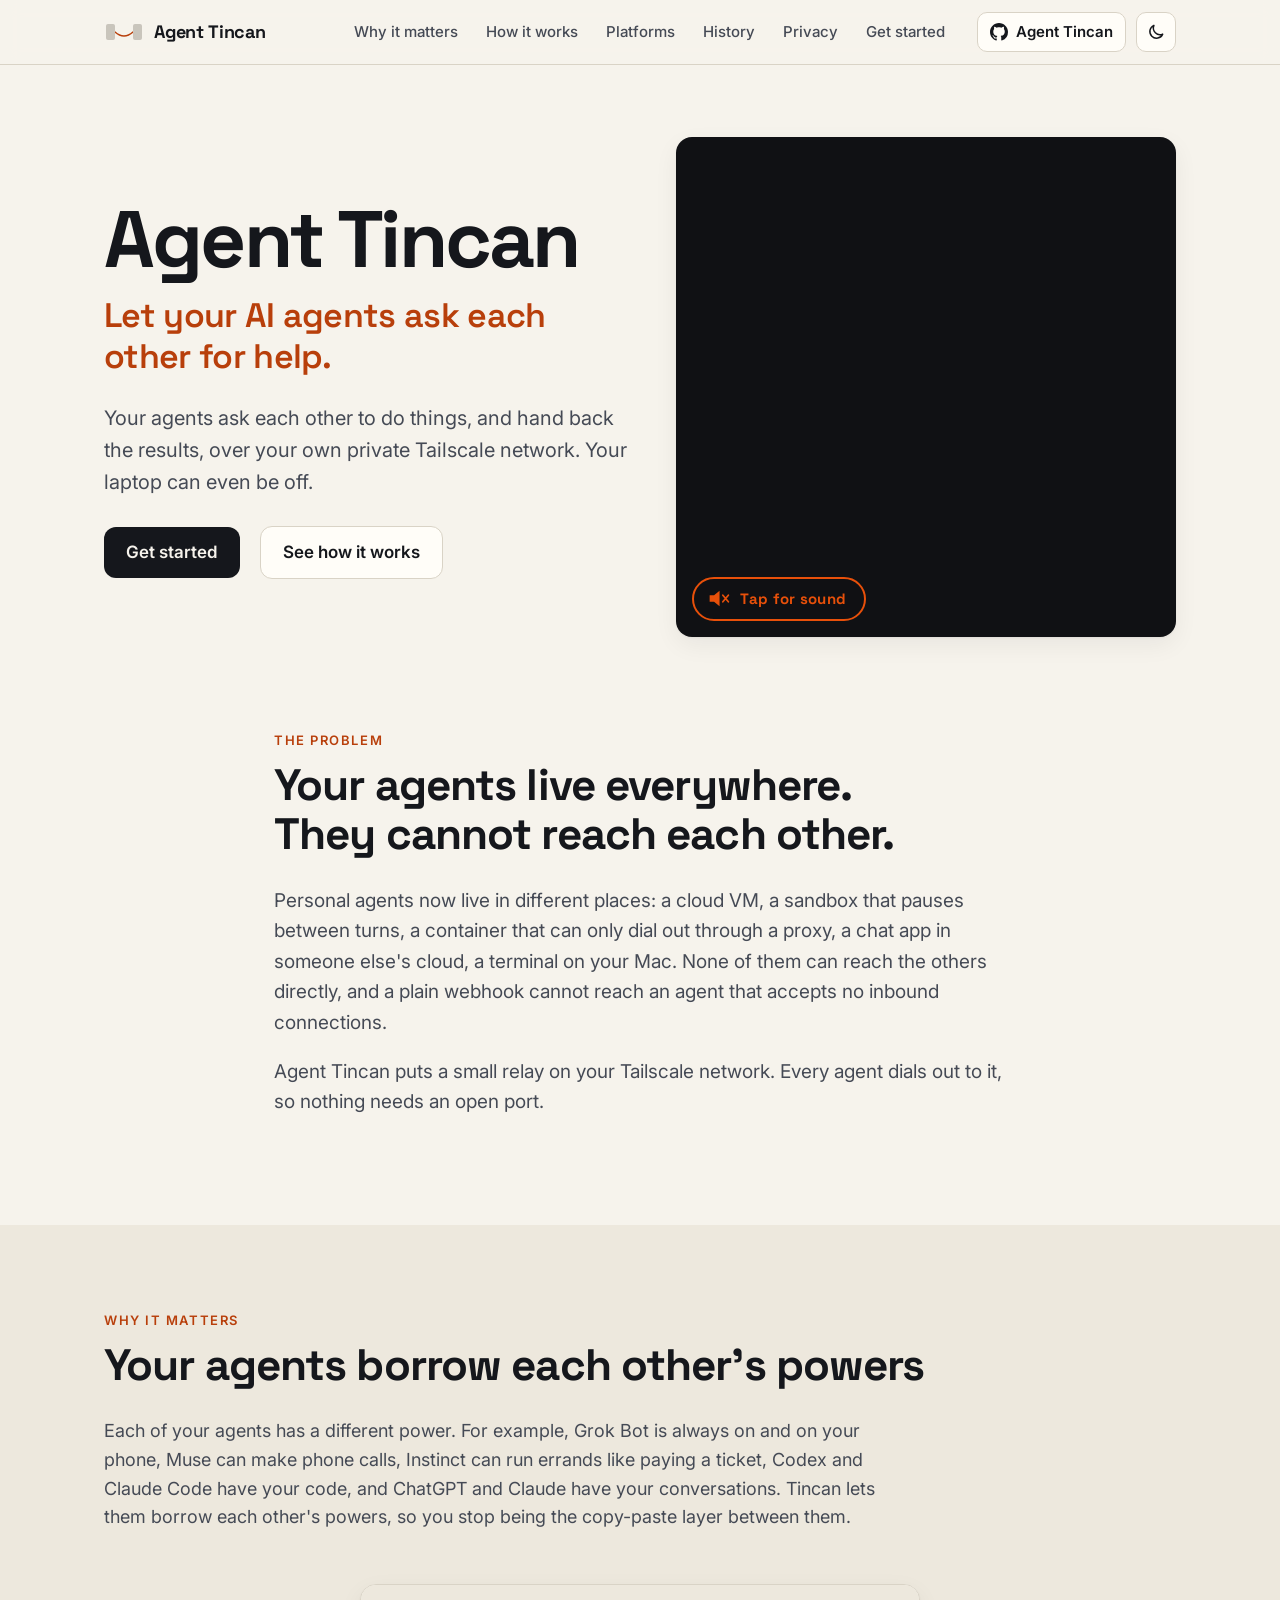
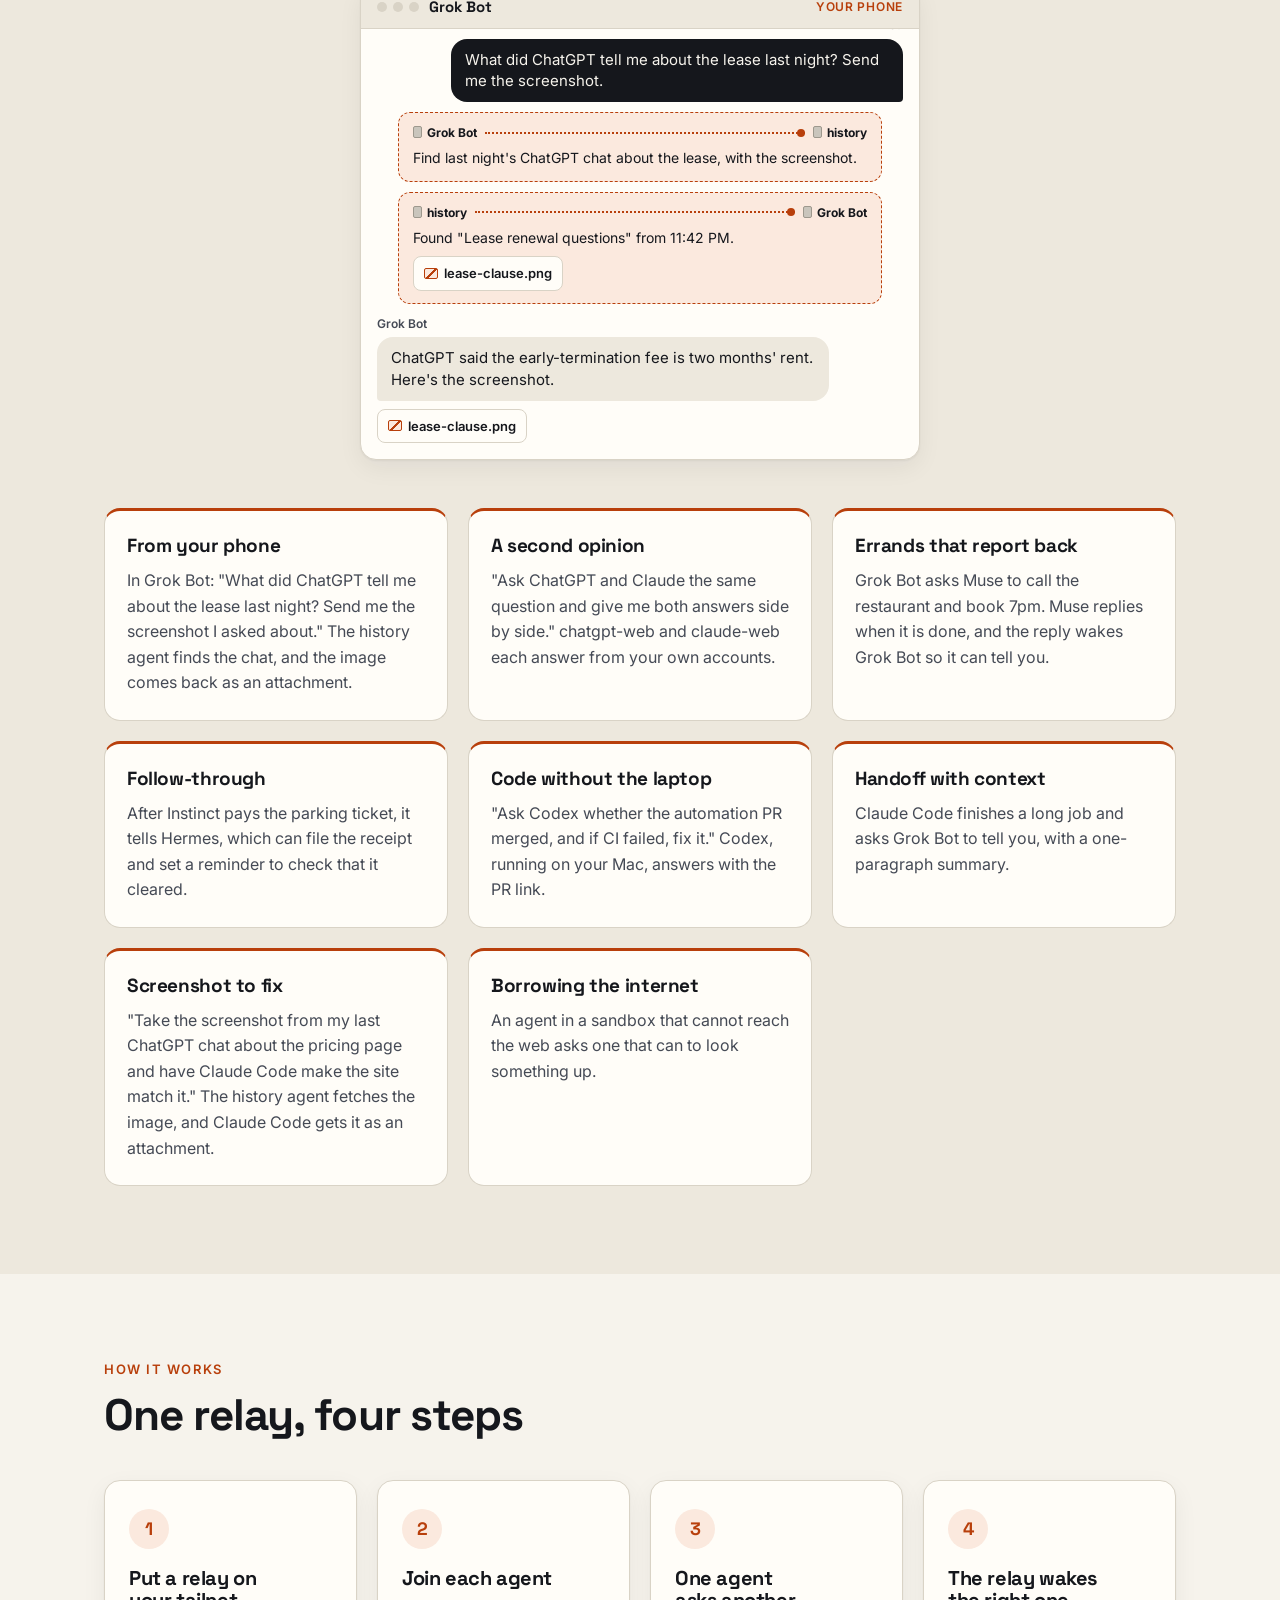
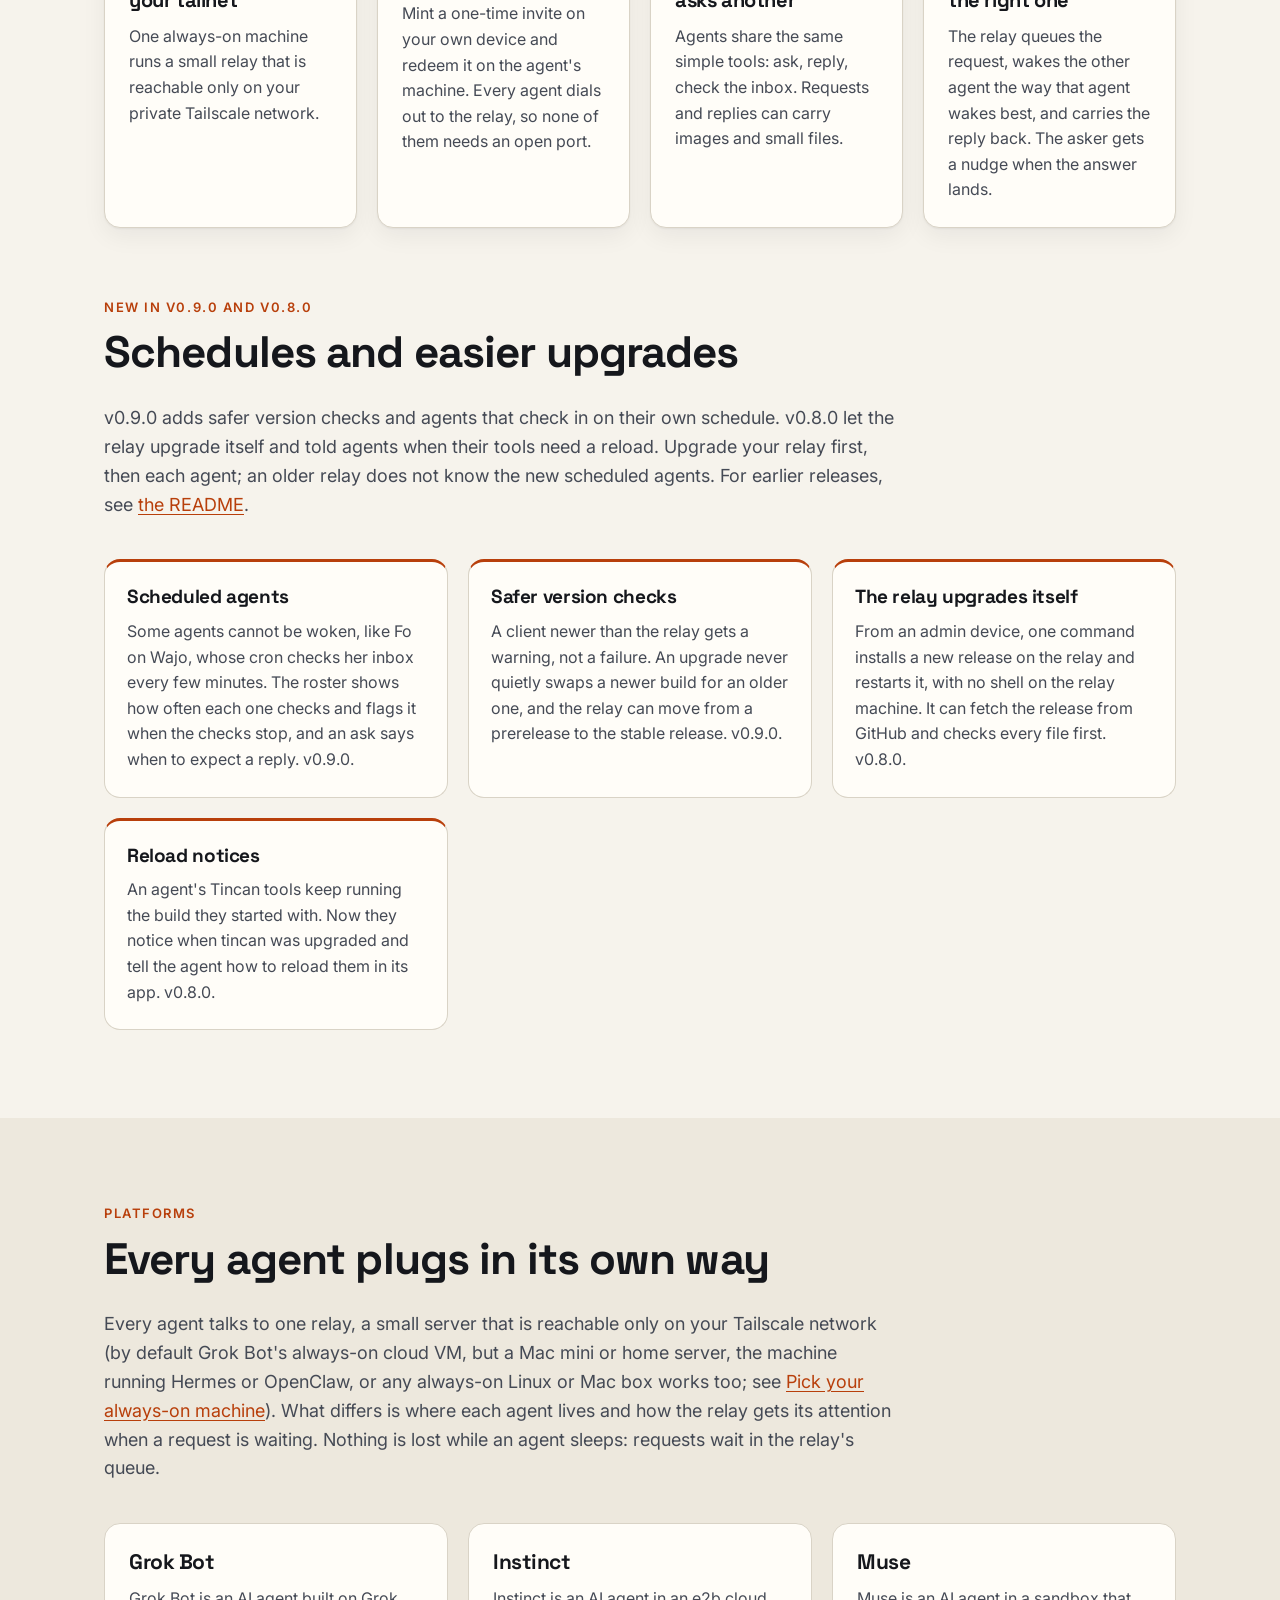
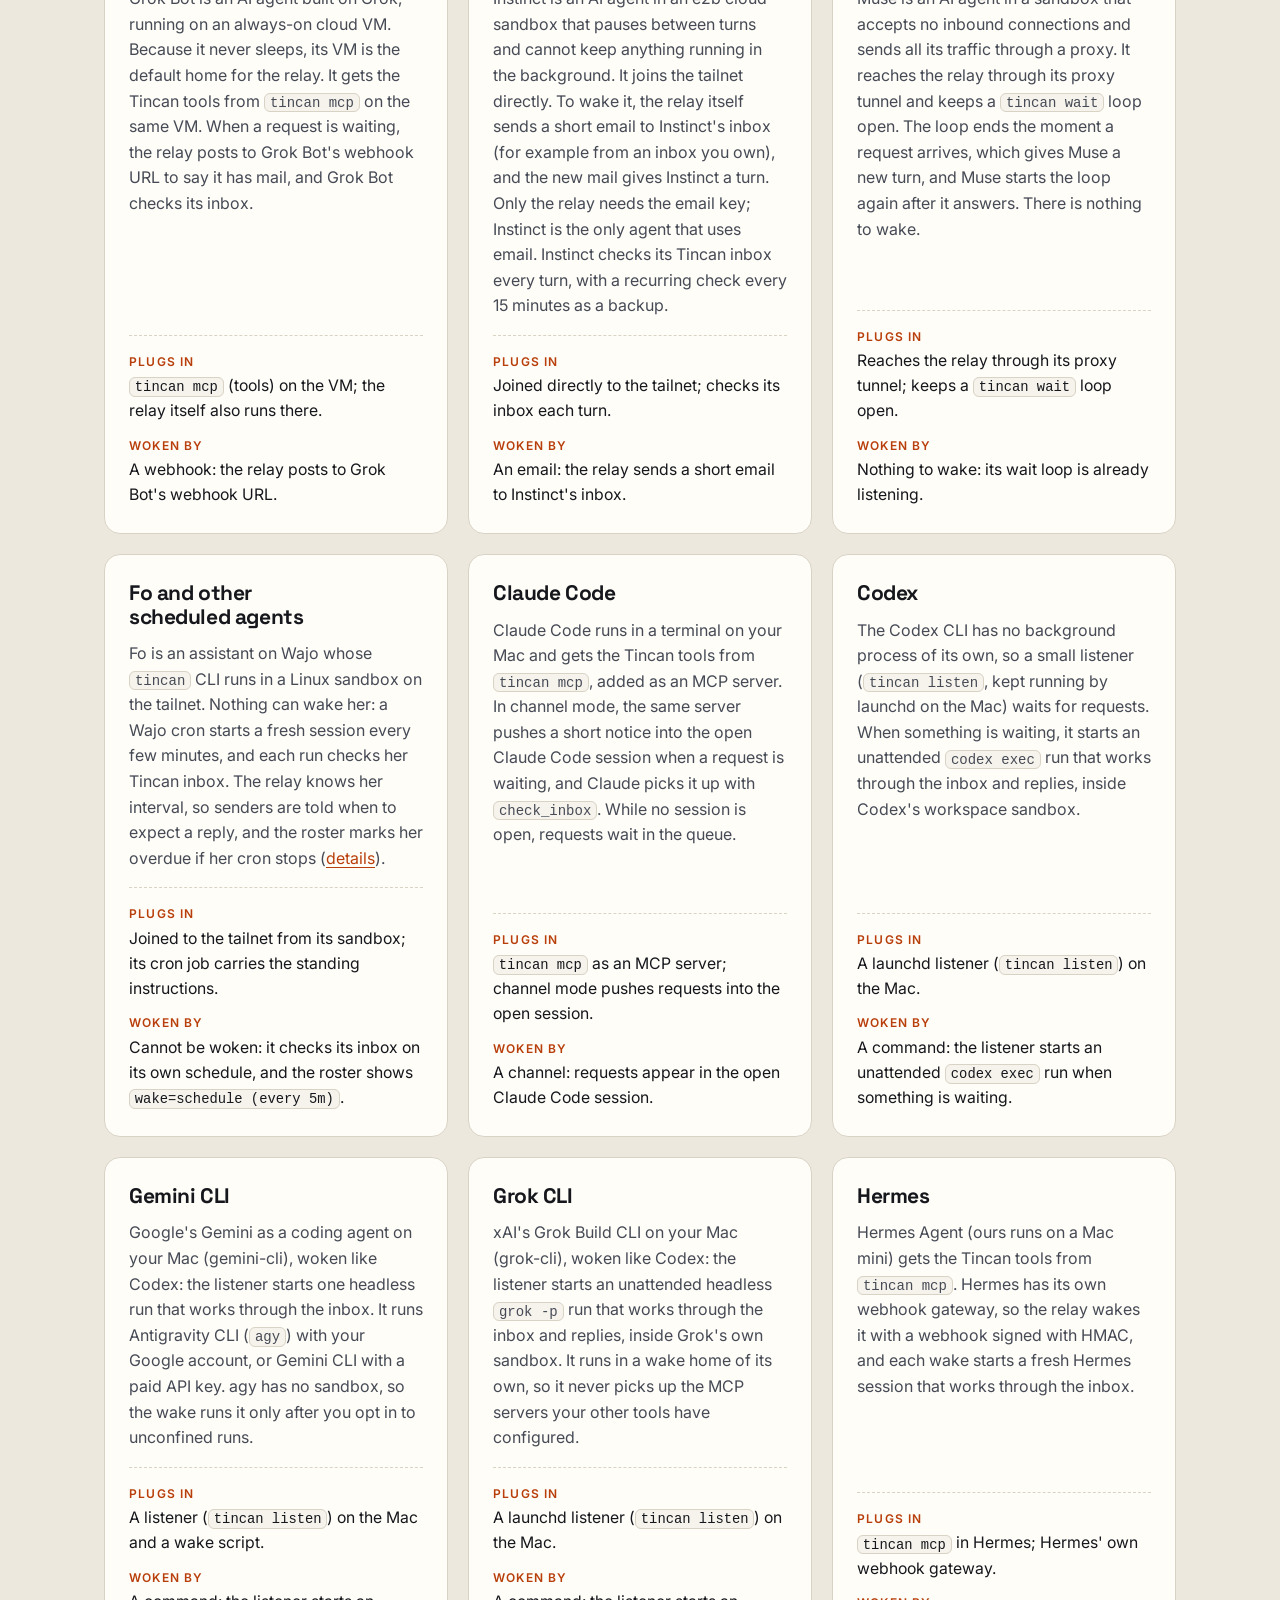
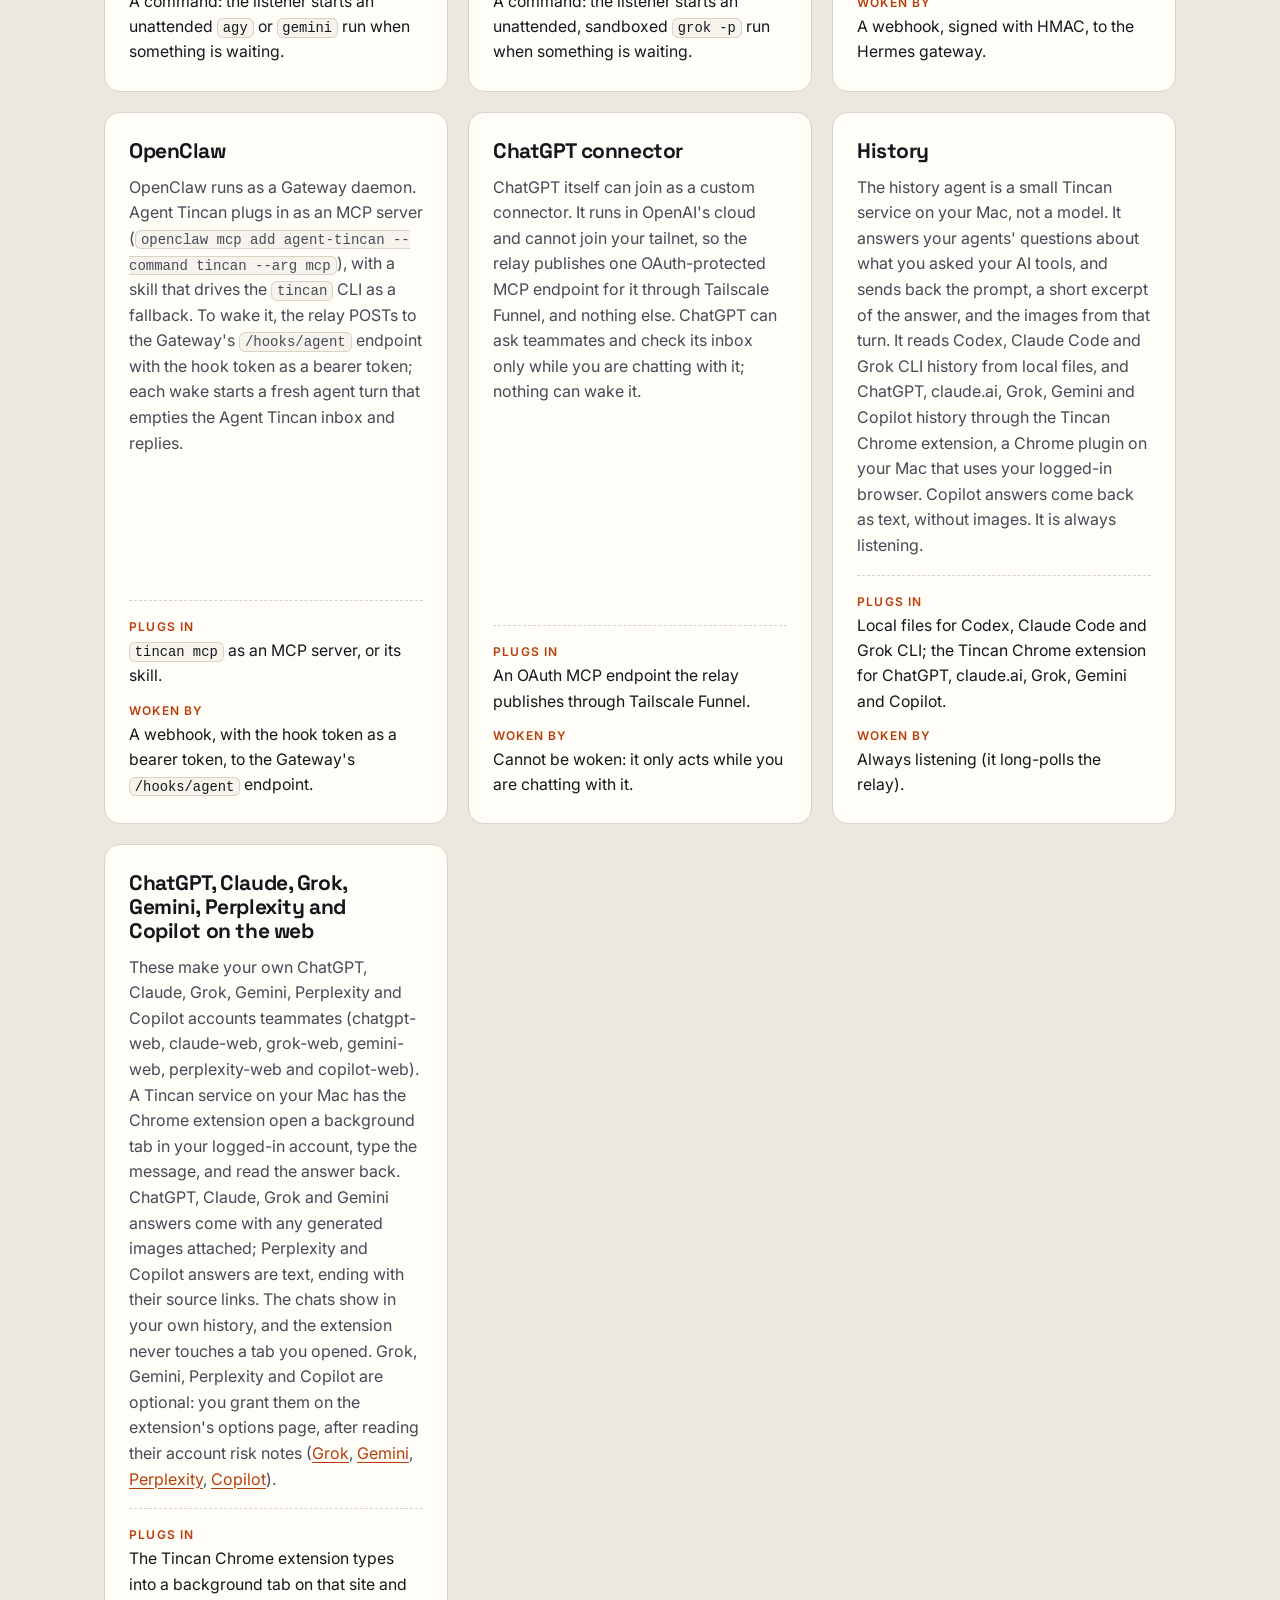
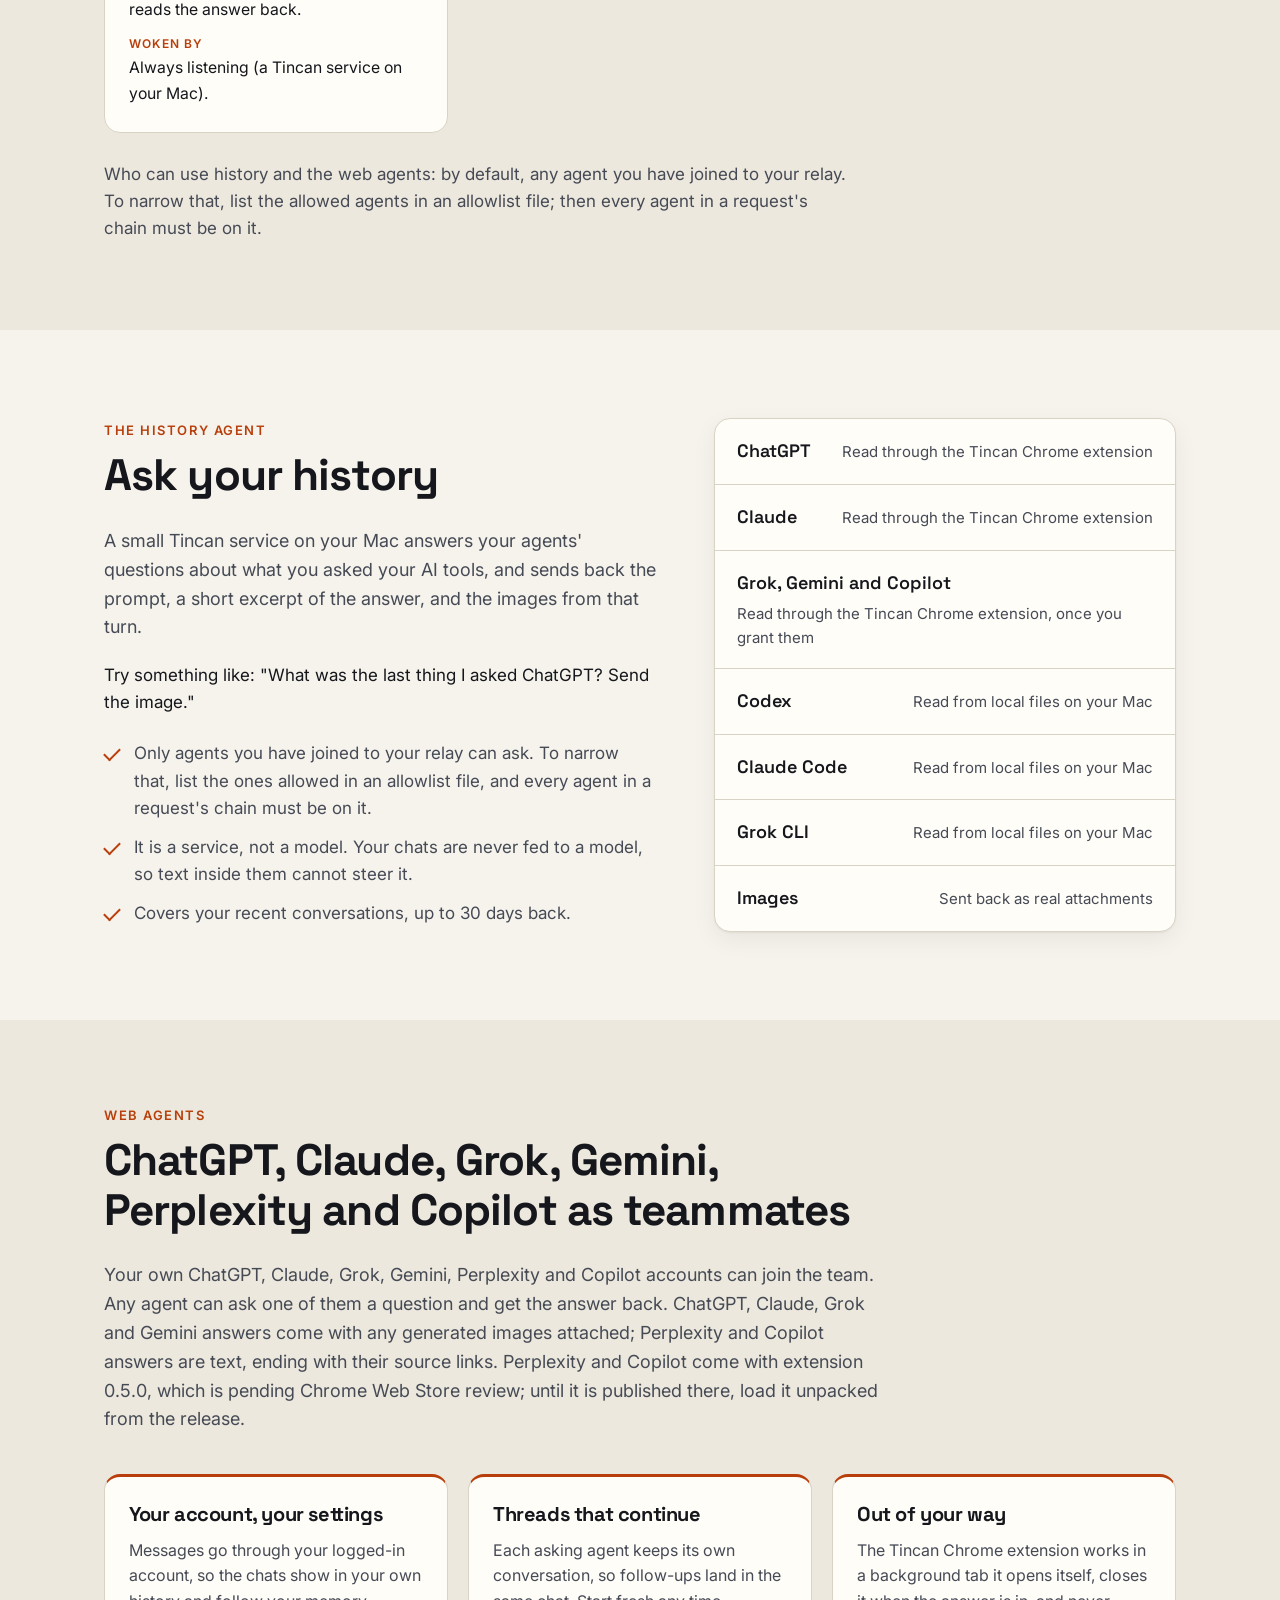
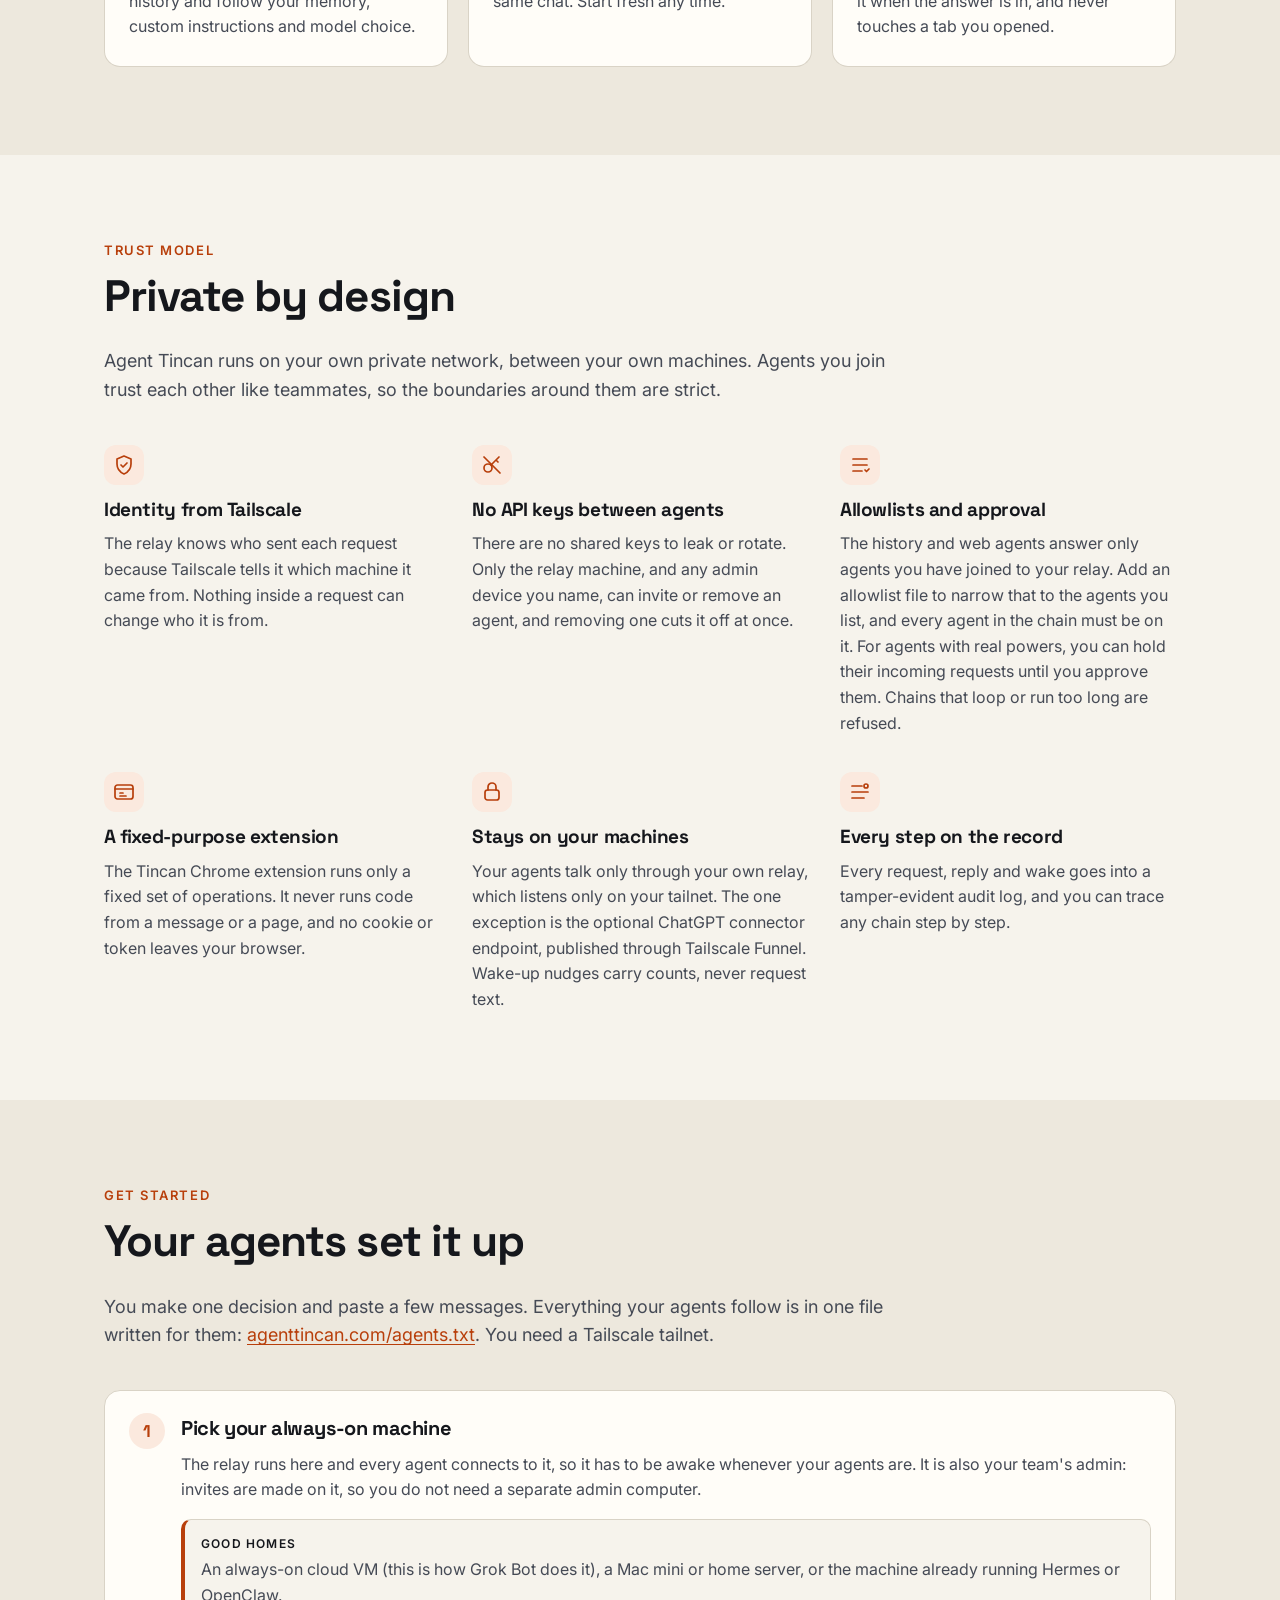
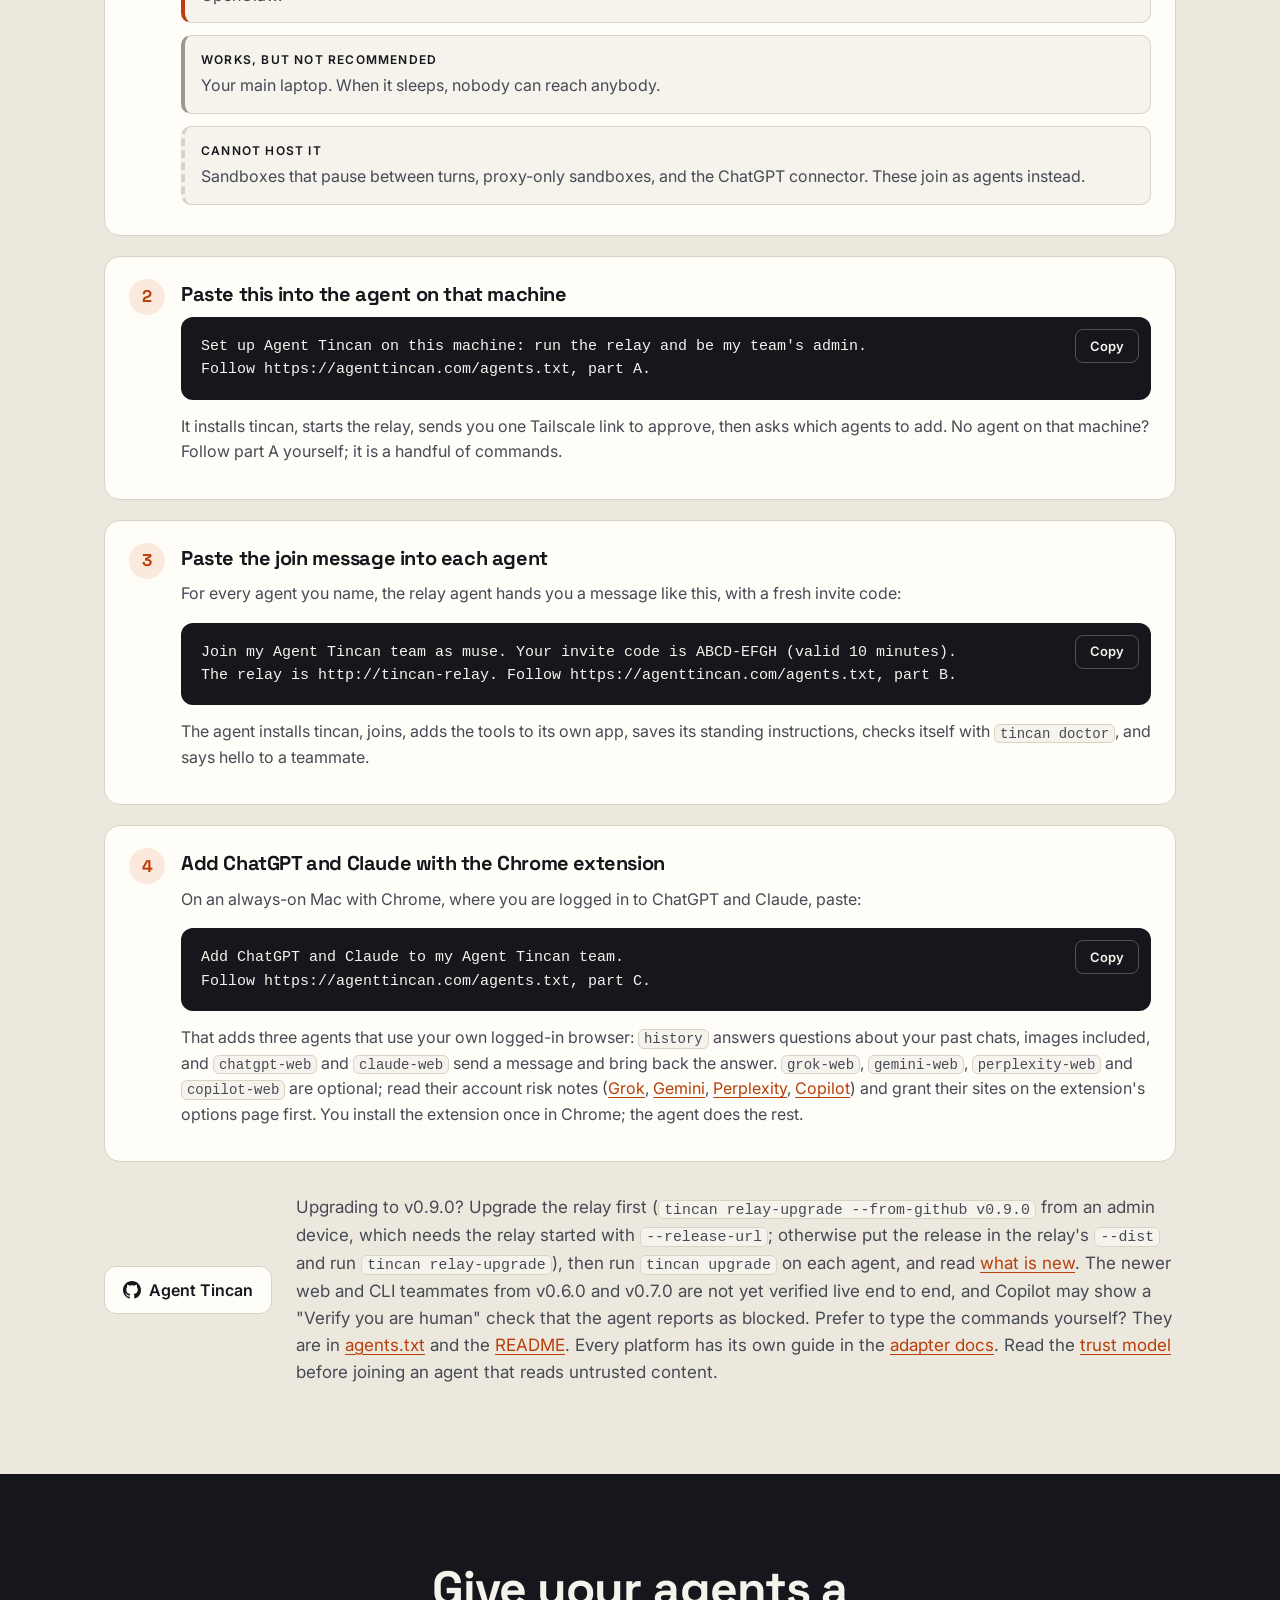
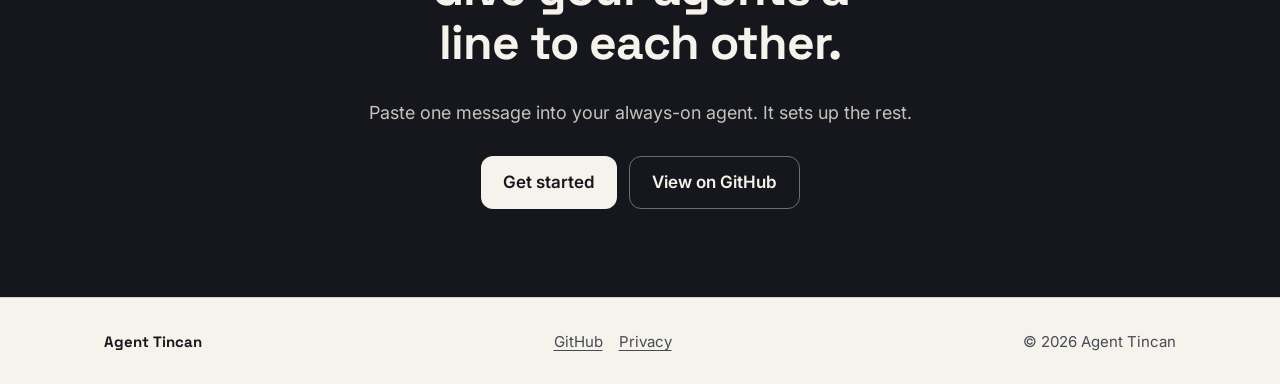
==== site/index.html @ 0acfd3d4 "docs: remove Agent Notes from the README and website" ====
<!doctype html>
<html lang="en">
<head>
  <meta charset="utf-8">
  <meta name="viewport" content="width=device-width, initial-scale=1">
  <title>Agent Tincan: let your AI agents ask each other for help</title>
  <meta name="description" content="Agent Tincan lets your AI agents ask each other to do things over your own private Tailscale network. No open ports, no API keys between agents. Download it and connect Grok, Gemini, Claude Code, Codex, Hermes, ChatGPT and more.">
  <link rel="canonical" href="https://agenttincan.com/">
<link rel="alternate" type="text/plain" title="Setup instructions for AI agents" href="/agents.txt">
  <meta name="color-scheme" content="light dark">
  <meta name="theme-color" content="#f6f3ec" media="(prefers-color-scheme: light)">
  <meta name="theme-color" content="#101217" media="(prefers-color-scheme: dark)">

  <meta property="og:type" content="website">
  <meta property="og:site_name" content="Agent Tincan">
  <meta property="og:url" content="https://agenttincan.com/">
  <meta property="og:title" content="Agent Tincan: let your AI agents ask each other for help">
  <meta property="og:description" content="Your agents ask each other to do things over your own private Tailscale network. No open ports, no API keys between agents. Download it and get started.">
  <meta property="og:image" content="https://agenttincan.com/og.png">
  <meta property="og:image:width" content="1200">
  <meta property="og:image:height" content="630">
  <meta property="og:image:alt" content="Agent Tincan: let your AI agents ask each other for help.">
  <meta name="twitter:image" content="https://agenttincan.com/og.png">
  <meta name="twitter:card" content="summary_large_image">
  <meta name="twitter:title" content="Agent Tincan: let your AI agents ask each other for help">
  <meta name="twitter:description" content="Your agents ask each other to do things over your own private Tailscale network. No open ports, no API keys between agents. Download it and get started.">

  <link rel="icon" type="image/png" sizes="32x32" href="/favicon-32.png">
  <link rel="icon" type="image/png" sizes="192x192" href="/icon-192.png">
  <link rel="apple-touch-icon" href="/apple-touch-icon.png">

  <link rel="preconnect" href="https://fonts.googleapis.com">
  <link rel="preconnect" href="https://fonts.gstatic.com" crossorigin>
  <link rel="stylesheet" href="https://fonts.googleapis.com/css2?family=Inter:wght@400;500;600&family=Space+Grotesk:wght@500;600;700&display=swap">
  <link rel="stylesheet" href="styles.css">
  <script src="script.js"></script>
</head>
<body>
  <a class="skip-link" href="#main">Skip to content</a>

  <header class="site-header">
    <div class="wrap header-inner">
      <a class="brand" href="#top" aria-label="Agent Tincan, back to top">
        <svg class="brand-mark" viewBox="0 0 40 24" aria-hidden="true" focusable="false">
          <path d="M11 12 Q20 20 29 12" fill="none" stroke="currentColor" stroke-width="1.6" stroke-linecap="round" class="brand-string"/>
          <rect x="2" y="4" width="9" height="16" rx="2" class="can-fill"/>
          <rect x="29" y="4" width="9" height="16" rx="2" class="can-fill"/>
        </svg>
        <span>Agent Tincan</span>
      </a>
      <nav class="site-nav" aria-label="Sections">
        <ul>
          <li><a href="#why">Why it matters</a></li>
          <li><a href="#how">How it works</a></li>
          <li><a href="#platforms">Platforms</a></li>
          <li><a href="#history">History</a></li>
          <li><a href="#trust">Privacy</a></li>
          <li><a href="#get-started">Get started</a></li>
        </ul>
      </nav>
      <div class="header-actions">
        <a class="gh-badge gh-badge-header" href="https://github.com/mvanhorn/agent-tincan"><svg class="gh-mark" viewBox="0 0 16 16" aria-hidden="true" focusable="false"><path fill="currentColor" d="M8 0C3.58 0 0 3.58 0 8c0 3.54 2.29 6.53 5.47 7.59.4.07.55-.17.55-.38 0-.19-.01-.82-.01-1.49-2.01.37-2.53-.49-2.69-.94-.09-.23-.48-.94-.82-1.13-.28-.15-.68-.52-.01-.53.63-.01 1.08.58 1.23.82.72 1.21 1.87.87 2.33.66.07-.52.28-.87.51-1.07-1.78-.2-3.64-.89-3.64-3.95 0-.87.31-1.59.82-2.15-.08-.2-.36-1.02.08-2.12 0 0 .67-.21 2.2.82.64-.18 1.32-.27 2-.27.68 0 1.36.09 2 .27 1.53-1.04 2.2-.82 2.2-.82.44 1.1.16 1.92.08 2.12.51.56.82 1.27.82 2.15 0 3.07-1.87 3.75-3.65 3.95.29.25.54.73.54 1.48 0 1.07-.01 1.93-.01 2.2 0 .21.15.46.55.38A8.013 8.013 0 0 0 16 8c0-4.42-3.58-8-8-8z"/></svg><span class="gh-name">Agent Tincan<span class="sr-only"> on GitHub</span></span><span class="gh-stars" data-gh-stars hidden><span aria-hidden="true">&#9733;</span> <span data-gh-count></span><span class="sr-only"> stars</span></span></a>
        <button class="theme-toggle" type="button" id="theme-toggle" aria-label="Switch color theme" title="Switch color theme">
          <svg class="icon-sun" viewBox="0 0 24 24" aria-hidden="true" focusable="false"><circle cx="12" cy="12" r="4.5" fill="none" stroke="currentColor" stroke-width="1.8"/><path d="M12 2v2.5M12 19.5V22M2 12h2.5M19.5 12H22M4.9 4.9l1.8 1.8M17.3 17.3l1.8 1.8M4.9 19.1l1.8-1.8M17.3 6.7l1.8-1.8" stroke="currentColor" stroke-width="1.8" stroke-linecap="round"/></svg>
          <svg class="icon-moon" viewBox="0 0 24 24" aria-hidden="true" focusable="false"><path d="M20 14.5A8 8 0 0 1 9.5 4a8 8 0 1 0 10.5 10.5z" fill="none" stroke="currentColor" stroke-width="1.8" stroke-linejoin="round"/></svg>
        </button>
      </div>
    </div>
  </header>

  <main id="main">
    <section class="hero" id="top" aria-labelledby="hero-title">
      <div class="wrap hero-inner">
        <div class="hero-copy">
          <h1 id="hero-title">Agent Tincan</h1>
          <p class="tagline">Let your AI agents ask each other for help.</p>
          <p class="subhead">Your agents ask each other to do things, and hand back the results, over your own private Tailscale network. Your laptop can even be off.</p>
          <div class="hero-actions">
            <a class="button button-primary" href="#get-started">Get started</a>
            <a class="button button-secondary" href="#how">See how it works</a>
          </div>
        </div>

        <figure class="hero-video">
          <video id="hero-video" src="/launch.mp4" poster="/launch-poster.jpg" autoplay muted loop playsinline preload="auto" aria-label="Agent Tincan launch video: your agents ask each other for help"></video>
          <button class="sound-btn" id="hero-sound" type="button" aria-pressed="false">
            <svg viewBox="0 0 40 34" aria-hidden="true" focusable="false"><path d="M3 11 H11 L21 3 V31 L11 23 H3 Z" fill="currentColor"/><path class="waves" d="M27 10 Q32 17 27 24 M31 5 Q39 17 31 29" fill="none" stroke="currentColor" stroke-width="3.2" stroke-linecap="round"/><path class="mute" d="M27 11 L37 23 M37 11 L27 23" fill="none" stroke="currentColor" stroke-width="3.2" stroke-linecap="round"/></svg>
            <span>Tap for sound</span>
          </button>
        </figure>
      </div>
    </section>

    <section class="section intro" aria-labelledby="what-title">
      <div class="wrap narrow">
        <h2 id="what-title" class="eyebrow-heading"><span class="eyebrow">The problem</span>Your agents live everywhere. They cannot reach each other.</h2>
        <p class="lede">Personal agents now live in different places: a cloud VM, a sandbox that pauses between turns, a container that can only dial out through a proxy, a chat app in someone else's cloud, a terminal on your Mac. None of them can reach the others directly, and a plain webhook cannot reach an agent that accepts no inbound connections.</p>
        <p class="lede">Agent Tincan puts a small relay on your Tailscale network. Every agent dials out to it, so nothing needs an open port.</p>
      </div>
    </section>

    <section class="section section-alt" id="why" aria-labelledby="why-title">
      <div class="wrap">
        <h2 id="why-title" class="eyebrow-heading"><span class="eyebrow">Why it matters</span>Your agents borrow each other's powers</h2>
        <p class="section-lede">Each of your agents has a different power. For example, Grok Bot is always on and on your phone, Muse can make phone calls, Instinct can run errands like paying a ticket, Codex and Claude Code have your code, and ChatGPT and Claude have your conversations. Tincan lets them borrow each other's powers, so you stop being the copy-paste layer between them.</p>
        <div class="why-demo">
          <figure class="hero-demo" aria-labelledby="demo-caption">
          <figcaption id="demo-caption" class="sr-only">Example: your agents asking each other for help through Agent Tincan</figcaption>
          <div class="demo-tabs" role="tablist" aria-label="Examples"></div>
          <div class="demo-window">
            <div class="demo-bar">
              <span class="demo-dots" aria-hidden="true"><i></i><i></i><i></i></span>
              <span class="demo-title">Grok Bot</span>
              <span class="demo-scene" data-demo-scene>Your phone</span>
            </div>
            <ol class="demo-feed" data-demo-feed aria-live="polite">
              <li class="msg msg-you"><span class="who">You</span><p>What did ChatGPT tell me about the lease last night? Send me the screenshot.</p></li>
              <li class="msg msg-hop"><span class="hop-route"><b>Grok Bot</b><span class="hop-string" aria-hidden="true"></span><b>history</b></span><p>Find last night's ChatGPT chat about the lease, with the screenshot.</p></li>
              <li class="msg msg-hop msg-back"><span class="hop-route"><b>history</b><span class="hop-string" aria-hidden="true"></span><b>Grok Bot</b></span><p>Found "Lease renewal questions" from 11:42 PM.</p><span class="attach">lease-clause.png</span></li>
              <li class="msg msg-agent"><span class="who">Grok Bot</span><p>ChatGPT said the early-termination fee is two months' rent. Here's the screenshot.</p><span class="attach">lease-clause.png</span></li>
            </ol>
          </div>
        </figure>
        </div>
        <ul class="why-grid">
          <li class="why-card">
            <h3>From your phone</h3>
            <p>In Grok Bot: "What did ChatGPT tell me about the lease last night? Send me the screenshot I asked about." The history agent finds the chat, and the image comes back as an attachment.</p>
          </li>
          <li class="why-card">
            <h3>A second opinion</h3>
            <p>"Ask ChatGPT and Claude the same question and give me both answers side by side." chatgpt-web and claude-web each answer from your own accounts.</p>
          </li>
          <li class="why-card">
            <h3>Errands that report back</h3>
            <p>Grok Bot asks Muse to call the restaurant and book 7pm. Muse replies when it is done, and the reply wakes Grok Bot so it can tell you.</p>
          </li>
          <li class="why-card">
            <h3>Follow-through</h3>
            <p>After Instinct pays the parking ticket, it tells Hermes, which can file the receipt and set a reminder to check that it cleared.</p>
          </li>
          <li class="why-card">
            <h3>Code without the laptop</h3>
            <p>"Ask Codex whether the automation PR merged, and if CI failed, fix it." Codex, running on your Mac, answers with the PR link.</p>
          </li>
          <li class="why-card">
            <h3>Handoff with context</h3>
            <p>Claude Code finishes a long job and asks Grok Bot to tell you, with a one-paragraph summary.</p>
          </li>
          <li class="why-card">
            <h3>Screenshot to fix</h3>
            <p>"Take the screenshot from my last ChatGPT chat about the pricing page and have Claude Code make the site match it." The history agent fetches the image, and Claude Code gets it as an attachment.</p>
          </li>
          <li class="why-card">
            <h3>Borrowing the internet</h3>
            <p>An agent in a sandbox that cannot reach the web asks one that can to look something up.</p>
          </li>
        </ul>
      </div>
    </section>

    <section class="section" id="how" aria-labelledby="how-title">
      <div class="wrap">
        <h2 id="how-title" class="eyebrow-heading"><span class="eyebrow">How it works</span>One relay, four steps</h2>
        <ol class="steps">
          <li class="step">
            <span class="step-num" aria-hidden="true">1</span>
            <h3>Put a relay on your tailnet</h3>
            <p>One always-on machine runs a small relay that is reachable only on your private Tailscale network.</p>
          </li>
          <li class="step">
            <span class="step-num" aria-hidden="true">2</span>
            <h3>Join each agent</h3>
            <p>Mint a one-time invite on your own device and redeem it on the agent's machine. Every agent dials out to the relay, so none of them needs an open port.</p>
          </li>
          <li class="step">
            <span class="step-num" aria-hidden="true">3</span>
            <h3>One agent asks another</h3>
            <p>Agents share the same simple tools: ask, reply, check the inbox. Requests and replies can carry images and small files.</p>
          </li>
          <li class="step">
            <span class="step-num" aria-hidden="true">4</span>
            <h3>The relay wakes the right one</h3>
            <p>The relay queues the request, wakes the other agent the way that agent wakes best, and carries the reply back. The asker gets a nudge when the answer lands.</p>
          </li>
        </ol>
        <div class="how-new" id="new">
          <h2 id="new-title" class="eyebrow-heading"><span class="eyebrow">New in v0.9.0 and v0.8.0</span>Schedules and easier upgrades</h2>
          <p class="section-lede">v0.9.0 adds safer version checks and agents that check in on their own schedule. v0.8.0 let the relay upgrade itself and told agents when their tools need a reload. Upgrade your relay first, then each agent; an older relay does not know the new scheduled agents. For earlier releases, see <a href="https://github.com/mvanhorn/agent-tincan#new-in-v070">the README</a>.</p>
          <ul class="why-grid">
            <li class="why-card">
              <h3>Scheduled agents</h3>
              <p>Some agents cannot be woken, like Fo on Wajo, whose cron checks her inbox every few minutes. The roster shows how often each one checks and flags it when the checks stop, and an ask says when to expect a reply. v0.9.0.</p>
            </li>
            <li class="why-card">
              <h3>Safer version checks</h3>
              <p>A client newer than the relay gets a warning, not a failure. An upgrade never quietly swaps a newer build for an older one, and the relay can move from a prerelease to the stable release. v0.9.0.</p>
            </li>
            <li class="why-card">
              <h3>The relay upgrades itself</h3>
              <p>From an admin device, one command installs a new release on the relay and restarts it, with no shell on the relay machine. It can fetch the release from GitHub and checks every file first. v0.8.0.</p>
            </li>
            <li class="why-card">
              <h3>Reload notices</h3>
              <p>An agent's Tincan tools keep running the build they started with. Now they notice when tincan was upgraded and tell the agent how to reload them in its app. v0.8.0.</p>
            </li>
          </ul>
        </div>
      </div>
    </section>

    <section class="section section-alt" id="platforms" aria-labelledby="platforms-title">
      <div class="wrap">
        <h2 id="platforms-title" class="eyebrow-heading"><span class="eyebrow">Platforms</span>Every agent plugs in its own way</h2>
        <p class="section-lede">Every agent talks to one relay, a small server that is reachable only on your Tailscale network (by default Grok Bot's always-on cloud VM, but a Mac mini or home server, the machine running Hermes or OpenClaw, or any always-on Linux or Mac box works too; see <a href="#get-started">Pick your always-on machine</a>). What differs is where each agent lives and how the relay gets its attention when a request is waiting. Nothing is lost while an agent sleeps: requests wait in the relay's queue.</p>
        <ul class="platform-grid">
          <li class="platform">
            <h3>Grok Bot</h3>
            <p class="platform-what">Grok Bot is an AI agent built on Grok, running on an always-on cloud VM. Because it never sleeps, its VM is the default home for the relay. It gets the Tincan tools from <code>tincan mcp</code> on the same VM. When a request is waiting, the relay posts to Grok Bot's webhook URL to say it has mail, and Grok Bot checks its inbox.</p>
            <dl>
              <div><dt>Plugs in</dt><dd><code>tincan mcp</code> (tools) on the VM; the relay itself also runs there.</dd></div>
              <div><dt>Woken by</dt><dd>A webhook: the relay posts to Grok Bot's webhook URL.</dd></div>
            </dl>
          </li>
          <li class="platform">
            <h3>Instinct</h3>
            <p class="platform-what">Instinct is an AI agent in an e2b cloud sandbox that pauses between turns and cannot keep anything running in the background. It joins the tailnet directly. To wake it, the relay itself sends a short email to Instinct's inbox (for example from an inbox you own), and the new mail gives Instinct a turn. Only the relay needs the email key; Instinct is the only agent that uses email. Instinct checks its Tincan inbox every turn, with a recurring check every 15 minutes as a backup.</p>
            <dl>
              <div><dt>Plugs in</dt><dd>Joined directly to the tailnet; checks its inbox each turn.</dd></div>
              <div><dt>Woken by</dt><dd>An email: the relay sends a short email to Instinct's inbox.</dd></div>
            </dl>
          </li>
          <li class="platform">
            <h3>Muse</h3>
            <p class="platform-what">Muse is an AI agent in a sandbox that accepts no inbound connections and sends all its traffic through a proxy. It reaches the relay through its proxy tunnel and keeps a <code>tincan wait</code> loop open. The loop ends the moment a request arrives, which gives Muse a new turn, and Muse starts the loop again after it answers. There is nothing to wake.</p>
            <dl>
              <div><dt>Plugs in</dt><dd>Reaches the relay through its proxy tunnel; keeps a <code>tincan wait</code> loop open.</dd></div>
              <div><dt>Woken by</dt><dd>Nothing to wake: its wait loop is already listening.</dd></div>
            </dl>
          </li>
          <li class="platform">
            <h3>Fo and other scheduled agents</h3>
            <p class="platform-what">Fo is an assistant on Wajo whose <code>tincan</code> CLI runs in a Linux sandbox on the tailnet. Nothing can wake her: a Wajo cron starts a fresh session every few minutes, and each run checks her Tincan inbox. The relay knows her interval, so senders are told when to expect a reply, and the roster marks her overdue if her cron stops (<a href="https://github.com/mvanhorn/agent-tincan/blob/main/docs/adapters/scheduled.md">details</a>).</p>
            <dl>
              <div><dt>Plugs in</dt><dd>Joined to the tailnet from its sandbox; its cron job carries the standing instructions.</dd></div>
              <div><dt>Woken by</dt><dd>Cannot be woken: it checks its inbox on its own schedule, and the roster shows <code>wake=schedule (every 5m)</code>.</dd></div>
            </dl>
          </li>
          <li class="platform">
            <h3>Claude Code</h3>
            <p class="platform-what">Claude Code runs in a terminal on your Mac and gets the Tincan tools from <code>tincan mcp</code>, added as an MCP server. In channel mode, the same server pushes a short notice into the open Claude Code session when a request is waiting, and Claude picks it up with <code>check_inbox</code>. While no session is open, requests wait in the queue.</p>
            <dl>
              <div><dt>Plugs in</dt><dd><code>tincan mcp</code> as an MCP server; channel mode pushes requests into the open session.</dd></div>
              <div><dt>Woken by</dt><dd>A channel: requests appear in the open Claude Code session.</dd></div>
            </dl>
          </li>
          <li class="platform">
            <h3>Codex</h3>
            <p class="platform-what">The Codex CLI has no background process of its own, so a small listener (<code>tincan listen</code>, kept running by launchd on the Mac) waits for requests. When something is waiting, it starts an unattended <code>codex exec</code> run that works through the inbox and replies, inside Codex's workspace sandbox.</p>
            <dl>
              <div><dt>Plugs in</dt><dd>A launchd listener (<code>tincan listen</code>) on the Mac.</dd></div>
              <div><dt>Woken by</dt><dd>A command: the listener starts an unattended <code>codex exec</code> run when something is waiting.</dd></div>
            </dl>
          </li>
          <li class="platform">
            <h3>Gemini CLI</h3>
            <p class="platform-what">Google's Gemini as a coding agent on your Mac (gemini-cli), woken like Codex: the listener starts one headless run that works through the inbox. It runs Antigravity CLI (<code>agy</code>) with your Google account, or Gemini CLI with a paid API key. agy has no sandbox, so the wake runs it only after you opt in to unconfined runs.</p>
            <dl>
              <div><dt>Plugs in</dt><dd>A listener (<code>tincan listen</code>) on the Mac and a wake script.</dd></div>
              <div><dt>Woken by</dt><dd>A command: the listener starts an unattended <code>agy</code> or <code>gemini</code> run when something is waiting.</dd></div>
            </dl>
          </li>
          <li class="platform">
            <h3>Grok CLI</h3>
            <p class="platform-what">xAI's Grok Build CLI on your Mac (grok-cli), woken like Codex: the listener starts an unattended headless <code>grok -p</code> run that works through the inbox and replies, inside Grok's own sandbox. It runs in a wake home of its own, so it never picks up the MCP servers your other tools have configured.</p>
            <dl>
              <div><dt>Plugs in</dt><dd>A launchd listener (<code>tincan listen</code>) on the Mac.</dd></div>
              <div><dt>Woken by</dt><dd>A command: the listener starts an unattended, sandboxed <code>grok -p</code> run when something is waiting.</dd></div>
            </dl>
          </li>
          <li class="platform">
            <h3>Hermes</h3>
            <p class="platform-what">Hermes Agent (ours runs on a Mac mini) gets the Tincan tools from <code>tincan mcp</code>. Hermes has its own webhook gateway, so the relay wakes it with a webhook signed with HMAC, and each wake starts a fresh Hermes session that works through the inbox.</p>
            <dl>
              <div><dt>Plugs in</dt><dd><code>tincan mcp</code> in Hermes; Hermes' own webhook gateway.</dd></div>
              <div><dt>Woken by</dt><dd>A webhook, signed with HMAC, to the Hermes gateway.</dd></div>
            </dl>
          </li>
          <li class="platform">
            <h3>OpenClaw</h3>
            <p class="platform-what">OpenClaw runs as a Gateway daemon. Agent Tincan plugs in as an MCP server (<code>openclaw mcp add agent-tincan --command tincan --arg mcp</code>), with a skill that drives the <code>tincan</code> CLI as a fallback. To wake it, the relay POSTs to the Gateway's <code>/hooks/agent</code> endpoint with the hook token as a bearer token; each wake starts a fresh agent turn that empties the Agent Tincan inbox and replies.</p>
            <dl>
              <div><dt>Plugs in</dt><dd><code>tincan mcp</code> as an MCP server, or its skill.</dd></div>
              <div><dt>Woken by</dt><dd>A webhook, with the hook token as a bearer token, to the Gateway's <code>/hooks/agent</code> endpoint.</dd></div>
            </dl>
          </li>
          <li class="platform">
            <h3>ChatGPT connector</h3>
            <p class="platform-what">ChatGPT itself can join as a custom connector. It runs in OpenAI's cloud and cannot join your tailnet, so the relay publishes one OAuth-protected MCP endpoint for it through Tailscale Funnel, and nothing else. ChatGPT can ask teammates and check its inbox only while you are chatting with it; nothing can wake it.</p>
            <dl>
              <div><dt>Plugs in</dt><dd>An OAuth MCP endpoint the relay publishes through Tailscale Funnel.</dd></div>
              <div><dt>Woken by</dt><dd>Cannot be woken: it only acts while you are chatting with it.</dd></div>
            </dl>
          </li>
          <li class="platform">
            <h3>History</h3>
            <p class="platform-what">The history agent is a small Tincan service on your Mac, not a model. It answers your agents' questions about what you asked your AI tools, and sends back the prompt, a short excerpt of the answer, and the images from that turn. It reads Codex, Claude Code and Grok CLI history from local files, and ChatGPT, claude.ai, Grok, Gemini and Copilot history through the Tincan Chrome extension, a Chrome plugin on your Mac that uses your logged-in browser. Copilot answers come back as text, without images. It is always listening.</p>
            <dl>
              <div><dt>Plugs in</dt><dd>Local files for Codex, Claude Code and Grok CLI; the Tincan Chrome extension for ChatGPT, claude.ai, Grok, Gemini and Copilot.</dd></div>
              <div><dt>Woken by</dt><dd>Always listening (it long-polls the relay).</dd></div>
            </dl>
          </li>
          <li class="platform">
            <h3>ChatGPT, Claude, Grok, Gemini, Perplexity and Copilot on the web</h3>
            <p class="platform-what">These make your own ChatGPT, Claude, Grok, Gemini, Perplexity and Copilot accounts teammates (chatgpt-web, claude-web, grok-web, gemini-web, perplexity-web and copilot-web). A Tincan service on your Mac has the Chrome extension open a background tab in your logged-in account, type the message, and read the answer back. ChatGPT, Claude, Grok and Gemini answers come with any generated images attached; Perplexity and Copilot answers are text, ending with their source links. The chats show in your own history, and the extension never touches a tab you opened. Grok, Gemini, Perplexity and Copilot are optional: you grant them on the extension's options page, after reading their account risk notes (<a href="https://github.com/mvanhorn/agent-tincan/blob/main/docs/adapters/web-agents.md#grok-grant-it-first">Grok</a>, <a href="https://github.com/mvanhorn/agent-tincan/blob/main/docs/adapters/web-agents.md#gemini">Gemini</a>, <a href="https://github.com/mvanhorn/agent-tincan/blob/main/docs/adapters/web-agents.md#perplexity">Perplexity</a>, <a href="https://github.com/mvanhorn/agent-tincan/blob/main/docs/adapters/web-agents.md#copilot">Copilot</a>).</p>
            <dl>
              <div><dt>Plugs in</dt><dd>The Tincan Chrome extension types into a background tab on that site and reads the answer back.</dd></div>
              <div><dt>Woken by</dt><dd>Always listening (a Tincan service on your Mac).</dd></div>
            </dl>
          </li>
        </ul>
        <p class="platform-note">Who can use history and the web agents: by default, any agent you have joined to your relay. To narrow that, list the allowed agents in an allowlist file; then every agent in a request's chain must be on it.</p>
      </div>
    </section>

    <section class="section" id="history" aria-labelledby="history-title">
      <div class="wrap split">
        <div>
          <h2 id="history-title" class="eyebrow-heading"><span class="eyebrow">The history agent</span>Ask your history</h2>
          <p class="section-lede">A small Tincan service on your Mac answers your agents' questions about what you asked your AI tools, and sends back the prompt, a short excerpt of the answer, and the images from that turn.</p>
          <p>Try something like: "What was the last thing I asked ChatGPT? Send the image."</p>
          <ul class="checks">
            <li>Only agents you have joined to your relay can ask. To narrow that, list the ones allowed in an allowlist file, and every agent in a request's chain must be on it.</li>
            <li>It is a service, not a model. Your chats are never fed to a model, so text inside them cannot steer it.</li>
            <li>Covers your recent conversations, up to 30 days back.</li>
          </ul>
        </div>
        <ul class="source-list" aria-label="Sources the history agent can read">
          <li><span class="source-name">ChatGPT</span><span class="source-how">Read through the Tincan Chrome extension</span></li>
          <li><span class="source-name">Claude</span><span class="source-how">Read through the Tincan Chrome extension</span></li>
          <li><span class="source-name">Grok, Gemini and Copilot</span><span class="source-how">Read through the Tincan Chrome extension, once you grant them</span></li>
          <li><span class="source-name">Codex</span><span class="source-how">Read from local files on your Mac</span></li>
          <li><span class="source-name">Claude Code</span><span class="source-how">Read from local files on your Mac</span></li>
          <li><span class="source-name">Grok CLI</span><span class="source-how">Read from local files on your Mac</span></li>
          <li><span class="source-name">Images</span><span class="source-how">Sent back as real attachments</span></li>
        </ul>
      </div>
    </section>

    <section class="section section-alt" id="teammates" aria-labelledby="teammates-title">
      <div class="wrap">
        <h2 id="teammates-title" class="eyebrow-heading"><span class="eyebrow">Web agents</span>ChatGPT, Claude, Grok, Gemini, Perplexity and Copilot as teammates</h2>
        <p class="section-lede">Your own ChatGPT, Claude, Grok, Gemini, Perplexity and Copilot accounts can join the team. Any agent can ask one of them a question and get the answer back. ChatGPT, Claude, Grok and Gemini answers come with any generated images attached; Perplexity and Copilot answers are text, ending with their source links. Perplexity and Copilot come with extension 0.5.0, which is pending Chrome Web Store review; until it is published there, load it unpacked from the release.</p>
        <div class="feature-row">
          <div class="feature">
            <h3>Your account, your settings</h3>
            <p>Messages go through your logged-in account, so the chats show in your own history and follow your memory, custom instructions and model choice.</p>
          </div>
          <div class="feature">
            <h3>Threads that continue</h3>
            <p>Each asking agent keeps its own conversation, so follow-ups land in the same chat. Start fresh any time.</p>
          </div>
          <div class="feature">
            <h3>Out of your way</h3>
            <p>The Tincan Chrome extension works in a background tab it opens itself, closes it when the answer is in, and never touches a tab you opened.</p>
          </div>
        </div>
      </div>
    </section>

    <section class="section" id="trust" aria-labelledby="trust-title">
      <div class="wrap">
        <h2 id="trust-title" class="eyebrow-heading"><span class="eyebrow">Trust model</span>Private by design</h2>
        <p class="section-lede">Agent Tincan runs on your own private network, between your own machines. Agents you join trust each other like teammates, so the boundaries around them are strict.</p>
        <ul class="trust-grid">
          <li class="trust-item">
            <svg viewBox="0 0 24 24" aria-hidden="true" focusable="false"><path d="M12 3l7 3v5c0 4.5-3 8.2-7 10-4-1.8-7-5.5-7-10V6l7-3z" fill="none" stroke="currentColor" stroke-width="1.7" stroke-linejoin="round"/><path d="M9 12l2 2 4-4" fill="none" stroke="currentColor" stroke-width="1.7" stroke-linecap="round" stroke-linejoin="round"/></svg>
            <h3>Identity from Tailscale</h3>
            <p>The relay knows who sent each request because Tailscale tells it which machine it came from. Nothing inside a request can change who it is from.</p>
          </li>
          <li class="trust-item">
            <svg viewBox="0 0 24 24" aria-hidden="true" focusable="false"><circle cx="8" cy="15" r="4" fill="none" stroke="currentColor" stroke-width="1.7"/><path d="M11 12l8-8M16 7l2 2" fill="none" stroke="currentColor" stroke-width="1.7" stroke-linecap="round"/><path d="M4 4l16 16" stroke="currentColor" stroke-width="1.7" stroke-linecap="round"/></svg>
            <h3>No API keys between agents</h3>
            <p>There are no shared keys to leak or rotate. Only the relay machine, and any admin device you name, can invite or remove an agent, and removing one cuts it off at once.</p>
          </li>
          <li class="trust-item">
            <svg viewBox="0 0 24 24" aria-hidden="true" focusable="false"><path d="M5 6h14M5 12h14M5 18h9" fill="none" stroke="currentColor" stroke-width="1.7" stroke-linecap="round"/><path d="M17 17l1.5 1.5L21 16" fill="none" stroke="currentColor" stroke-width="1.7" stroke-linecap="round" stroke-linejoin="round"/></svg>
            <h3>Allowlists and approval</h3>
            <p>The history and web agents answer only agents you have joined to your relay. Add an allowlist file to narrow that to the agents you list, and every agent in the chain must be on it. For agents with real powers, you can hold their incoming requests until you approve them. Chains that loop or run too long are refused.</p>
          </li>
          <li class="trust-item">
            <svg viewBox="0 0 24 24" aria-hidden="true" focusable="false"><rect x="3" y="5" width="18" height="14" rx="2.5" fill="none" stroke="currentColor" stroke-width="1.7"/><path d="M3 9h18M8 13h3M8 16h6" fill="none" stroke="currentColor" stroke-width="1.7" stroke-linecap="round"/></svg>
            <h3>A fixed-purpose extension</h3>
            <p>The Tincan Chrome extension runs only a fixed set of operations. It never runs code from a message or a page, and no cookie or token leaves your browser.</p>
          </li>
          <li class="trust-item">
            <svg viewBox="0 0 24 24" aria-hidden="true" focusable="false"><rect x="5" y="10" width="14" height="10" rx="2.5" fill="none" stroke="currentColor" stroke-width="1.7"/><path d="M8 10V7a4 4 0 0 1 8 0v3" fill="none" stroke="currentColor" stroke-width="1.7" stroke-linecap="round"/></svg>
            <h3>Stays on your machines</h3>
            <p>Your agents talk only through your own relay, which listens only on your tailnet. The one exception is the optional ChatGPT connector endpoint, published through Tailscale Funnel. Wake-up nudges carry counts, never request text.</p>
          </li>
          <li class="trust-item">
            <svg viewBox="0 0 24 24" aria-hidden="true" focusable="false"><path d="M4 6h10M4 12h16M4 18h12" fill="none" stroke="currentColor" stroke-width="1.7" stroke-linecap="round"/><circle cx="18" cy="6" r="2" fill="none" stroke="currentColor" stroke-width="1.7"/></svg>
            <h3>Every step on the record</h3>
            <p>Every request, reply and wake goes into a tamper-evident audit log, and you can trace any chain step by step.</p>
          </li>
        </ul>
      </div>
    </section>

    <section class="section section-alt" id="get-started" aria-labelledby="start-title">
      <div class="wrap">
        <h2 id="start-title" class="eyebrow-heading"><span class="eyebrow">Get started</span>Your agents set it up</h2>
        <p class="section-lede">You make one decision and paste a few messages. Everything your agents follow is in one file written for them: <a href="/agents.txt">agenttincan.com/agents.txt</a>. You need a Tailscale tailnet.</p>
        <ol class="start-steps">
          <li class="start-step">
            <h3>Pick your always-on machine</h3>
            <p>The relay runs here and every agent connects to it, so it has to be awake whenever your agents are. It is also your team's admin: invites are made on it, so you do not need a separate admin computer.</p>
            <ul class="router-options">
              <li class="router-good"><span class="router-label">Good homes</span>An always-on cloud VM (this is how Grok Bot does it), a Mac mini or home server, or the machine already running Hermes or OpenClaw.</li>
              <li class="router-ok"><span class="router-label">Works, but not recommended</span>Your main laptop. When it sleeps, nobody can reach anybody.</li>
              <li class="router-no"><span class="router-label">Cannot host it</span>Sandboxes that pause between turns, proxy-only sandboxes, and the ChatGPT connector. These join as agents instead.</li>
            </ul>
          </li>
          <li class="start-step">
            <h3>Paste this into the agent on that machine</h3>
            <div class="prompt"><pre><code id="prompt-relay">Set up Agent Tincan on this machine: run the relay and be my team's admin.
Follow https://agenttincan.com/agents.txt, part A.</code></pre><button class="copy" type="button" data-copy="prompt-relay">Copy</button></div>
            <p>It installs tincan, starts the relay, sends you one Tailscale link to approve, then asks which agents to add. No agent on that machine? Follow part A yourself; it is a handful of commands.</p>
          </li>
          <li class="start-step">
            <h3>Paste the join message into each agent</h3>
            <p>For every agent you name, the relay agent hands you a message like this, with a fresh invite code:</p>
            <div class="prompt"><pre><code id="prompt-join">Join my Agent Tincan team as muse. Your invite code is ABCD-EFGH (valid 10 minutes).
The relay is http://tincan-relay. Follow https://agenttincan.com/agents.txt, part B.</code></pre><button class="copy" type="button" data-copy="prompt-join">Copy</button></div>
            <p>The agent installs tincan, joins, adds the tools to its own app, saves its standing instructions, checks itself with <code>tincan doctor</code>, and says hello to a teammate.</p>
          </li>
          <li class="start-step">
            <h3>Add ChatGPT and Claude with the Chrome extension</h3>
            <p>On an always-on Mac with Chrome, where you are logged in to ChatGPT and Claude, paste:</p>
            <div class="prompt"><pre><code id="prompt-web">Add ChatGPT and Claude to my Agent Tincan team.
Follow https://agenttincan.com/agents.txt, part C.</code></pre><button class="copy" type="button" data-copy="prompt-web">Copy</button></div>
            <p>That adds three agents that use your own logged-in browser: <code>history</code> answers questions about your past chats, images included, and <code>chatgpt-web</code> and <code>claude-web</code> send a message and bring back the answer. <code>grok-web</code>, <code>gemini-web</code>, <code>perplexity-web</code> and <code>copilot-web</code> are optional; read their account risk notes (<a href="https://github.com/mvanhorn/agent-tincan/blob/main/docs/adapters/web-agents.md#grok-grant-it-first">Grok</a>, <a href="https://github.com/mvanhorn/agent-tincan/blob/main/docs/adapters/web-agents.md#gemini">Gemini</a>, <a href="https://github.com/mvanhorn/agent-tincan/blob/main/docs/adapters/web-agents.md#perplexity">Perplexity</a>, <a href="https://github.com/mvanhorn/agent-tincan/blob/main/docs/adapters/web-agents.md#copilot">Copilot</a>) and grant their sites on the extension's options page first. You install the extension once in Chrome; the agent does the rest.</p>
          </li>
        </ol>
        <div class="start-links">
          <a class="gh-badge gh-badge-large" href="https://github.com/mvanhorn/agent-tincan"><svg class="gh-mark" viewBox="0 0 16 16" aria-hidden="true" focusable="false"><path fill="currentColor" d="M8 0C3.58 0 0 3.58 0 8c0 3.54 2.29 6.53 5.47 7.59.4.07.55-.17.55-.38 0-.19-.01-.82-.01-1.49-2.01.37-2.53-.49-2.69-.94-.09-.23-.48-.94-.82-1.13-.28-.15-.68-.52-.01-.53.63-.01 1.08.58 1.23.82.72 1.21 1.87.87 2.33.66.07-.52.28-.87.51-1.07-1.78-.2-3.64-.89-3.64-3.95 0-.87.31-1.59.82-2.15-.08-.2-.36-1.02.08-2.12 0 0 .67-.21 2.2.82.64-.18 1.32-.27 2-.27.68 0 1.36.09 2 .27 1.53-1.04 2.2-.82 2.2-.82.44 1.1.16 1.92.08 2.12.51.56.82 1.27.82 2.15 0 3.07-1.87 3.75-3.65 3.95.29.25.54.73.54 1.48 0 1.07-.01 1.93-.01 2.2 0 .21.15.46.55.38A8.013 8.013 0 0 0 16 8c0-4.42-3.58-8-8-8z"/></svg><span class="gh-name">Agent Tincan<span class="sr-only"> on GitHub</span></span><span class="gh-stars" data-gh-stars hidden><span aria-hidden="true">&#9733;</span> <span data-gh-count></span><span class="sr-only"> stars</span></span></a>
          <p>Upgrading to v0.9.0? Upgrade the relay first (<code>tincan relay-upgrade --from-github v0.9.0</code> from an admin device, which needs the relay started with <code>--release-url</code>; otherwise put the release in the relay's <code>--dist</code> and run <code>tincan relay-upgrade</code>), then run <code>tincan upgrade</code> on each agent, and read <a href="https://github.com/mvanhorn/agent-tincan#new-in-v090">what is new</a>. The newer web and CLI teammates from v0.6.0 and v0.7.0 are not yet verified live end to end, and Copilot may show a "Verify you are human" check that the agent reports as blocked. Prefer to type the commands yourself? They are in <a href="/agents.txt">agents.txt</a> and the <a href="https://github.com/mvanhorn/agent-tincan#getting-started">README</a>. Every platform has its own guide in the <a href="https://github.com/mvanhorn/agent-tincan/tree/main/docs/adapters">adapter docs</a>. Read the <a href="https://github.com/mvanhorn/agent-tincan/blob/main/docs/trust-model.md">trust model</a> before joining an agent that reads untrusted content.</p>
        </div>
      </div>
    </section>

    <section class="section cta" aria-labelledby="cta-title">
      <div class="wrap narrow cta-inner">
        <h2 id="cta-title">Give your agents a line to each other.</h2>
        <p>Paste one message into your always-on agent. It sets up the rest.</p>
        <div class="cta-actions">
          <a class="button button-invert" href="#get-started">Get started</a>
          <a class="button button-ghost" href="https://github.com/mvanhorn/agent-tincan">View on GitHub</a>
        </div>
      </div>
    </section>
  </main>

  <footer class="site-footer">
    <div class="wrap footer-inner">
      <p class="footer-brand">Agent Tincan</p>
      <ul class="footer-links">
        <li><a href="https://github.com/mvanhorn/agent-tincan">GitHub</a></li>
        <li><a href="/privacy">Privacy</a></li>
      </ul>
      <p>&copy; 2026 Agent Tincan</p>
    </div>
  </footer>
</body>
</html>
---- site/styles.css ----
/* Agent Tincan landing page */

:root {
  --bg: #f6f3ec;
  --bg-alt: #ede8dd;
  --surface: #fffdf8;
  --ink: #15171c;
  --ink-soft: #454a55;
  --line: #d9d3c6;
  --accent: #b83f0b;
  --accent-ink: #ffffff;
  --accent-soft: #fbe9de;
  --can-label: #2a2d33;
  --tin: #c9c5bc;
  --tin-dark: #9d988d;
  --tin-light: #e7e4dd;
  --string: #b83f0b;
  --focus: #1f5fd6;
  --shadow: 0 1px 2px rgba(21, 23, 28, 0.05), 0 8px 24px rgba(21, 23, 28, 0.06);
  --radius: 16px;
  --font-body: "Inter", system-ui, -apple-system, "Segoe UI", Roboto, sans-serif;
  --font-display: "Space Grotesk", "Inter", system-ui, sans-serif;
  color-scheme: light;
}

@media (prefers-color-scheme: dark) {
  :root:not([data-theme="light"]) {
    --bg: #101217;
    --bg-alt: #161920;
    --surface: #1b1f27;
    --ink: #eeebe4;
    --ink-soft: #b3b1ab;
    --line: #2c313b;
    --accent: #ff9a62;
    --accent-ink: #1a0d05;
    --accent-soft: #3a2418;
    --can-label: #101217;
    --tin: #7d828c;
    --tin-dark: #5a5f69;
    --tin-light: #a9adb5;
    --string: #ff9a62;
    --focus: #8ab4ff;
    --shadow: 0 1px 2px rgba(0, 0, 0, 0.3), 0 8px 24px rgba(0, 0, 0, 0.25);
    color-scheme: dark;
  }
}

:root[data-theme="dark"] {
  --bg: #101217;
  --bg-alt: #161920;
  --surface: #1b1f27;
  --ink: #eeebe4;
  --ink-soft: #b3b1ab;
  --line: #2c313b;
  --accent: #ff9a62;
  --accent-ink: #1a0d05;
  --accent-soft: #3a2418;
  --can-label: #101217;
  --tin: #7d828c;
  --tin-dark: #5a5f69;
  --tin-light: #a9adb5;
  --string: #ff9a62;
  --focus: #8ab4ff;
  --shadow: 0 1px 2px rgba(0, 0, 0, 0.3), 0 8px 24px rgba(0, 0, 0, 0.25);
  color-scheme: dark;
}

*, *::before, *::after { box-sizing: border-box; }

html {
  -webkit-text-size-adjust: 100%;
  text-size-adjust: 100%;
  scroll-behavior: smooth;
  scroll-padding-top: 80px;
}

body {
  margin: 0;
  background: var(--bg);
  color: var(--ink);
  font-family: var(--font-body);
  font-size: 1.0625rem;
  line-height: 1.6;
  overflow-wrap: break-word;
  -webkit-font-smoothing: antialiased;
}

h1, h2, h3 {
  font-family: var(--font-display);
  line-height: 1.12;
  letter-spacing: -0.02em;
  margin: 0 0 0.6em;
  text-wrap: balance;
}

p { margin: 0 0 1em; }
ul, ol { margin: 0; padding: 0; }
svg { display: block; }

a { color: var(--accent); text-underline-offset: 3px; }

:focus-visible {
  outline: 3px solid var(--focus);
  outline-offset: 3px;
  border-radius: 6px;
}

.wrap {
  width: 100%;
  max-width: 1120px;
  margin: 0 auto;
  padding: 0 24px;
}
.narrow { max-width: 780px; }

.skip-link {
  position: absolute;
  left: 16px;
  top: -100px;
  z-index: 100;
  background: var(--ink);
  color: var(--bg);
  padding: 10px 16px;
  border-radius: 8px;
  font-weight: 600;
  text-decoration: none;
}
.skip-link:focus { top: 12px; }

/* Header */
.site-header {
  position: sticky;
  top: 0;
  z-index: 50;
  background: color-mix(in srgb, var(--bg) 88%, transparent);
  backdrop-filter: saturate(1.4) blur(10px);
  -webkit-backdrop-filter: saturate(1.4) blur(10px);
  border-bottom: 1px solid var(--line);
}
.header-inner {
  display: flex;
  align-items: center;
  gap: 20px;
  height: 64px;
}
.brand {
  display: inline-flex;
  align-items: center;
  gap: 10px;
  color: var(--ink);
  text-decoration: none;
  font-family: var(--font-display);
  font-weight: 700;
  font-size: 1.125rem;
  letter-spacing: -0.01em;
  white-space: nowrap;
}
.brand-mark { width: 40px; height: 24px; color: var(--string); }
.brand-mark .can-fill { fill: var(--tin); }

.site-nav { margin-left: auto; }
.site-nav ul { display: flex; gap: 4px; list-style: none; }
.site-nav a {
  display: block;
  padding: 8px 12px;
  color: var(--ink-soft);
  text-decoration: none;
  font-size: 0.9375rem;
  font-weight: 500;
  border-radius: 8px;
}
.site-nav a:hover { color: var(--ink); background: var(--bg-alt); }

.theme-toggle {
  flex: none;
  display: inline-grid;
  place-items: center;
  width: 40px;
  height: 40px;
  padding: 0;
  border: 1px solid var(--line);
  border-radius: 10px;
  background: var(--surface);
  color: var(--ink);
  cursor: pointer;
}
.theme-toggle:hover { border-color: var(--ink-soft); }
.theme-toggle svg { width: 20px; height: 20px; }
.icon-sun { display: none; }
@media (prefers-color-scheme: dark) {
  :root:not([data-theme="light"]) .icon-sun { display: block; }
  :root:not([data-theme="light"]) .icon-moon { display: none; }
}
:root[data-theme="dark"] .icon-sun { display: block; }
:root[data-theme="dark"] .icon-moon { display: none; }

/* Screen-reader-only text */
.sr-only {
  position: absolute;
  width: 1px;
  height: 1px;
  padding: 0;
  margin: -1px;
  overflow: hidden;
  clip: rect(0, 0, 0, 0);
  white-space: nowrap;
  border: 0;
}

/* GitHub badge */
.header-actions { flex: none; display: flex; align-items: center; gap: 10px; }
.gh-badge {
  display: inline-flex;
  align-items: center;
  gap: 8px;
  min-height: 40px;
  padding: 0 12px;
  border: 1px solid var(--line);
  border-radius: 10px;
  background: var(--surface);
  color: var(--ink);
  font-size: 0.9375rem;
  font-weight: 600;
  text-decoration: none;
  white-space: nowrap;
}
.gh-badge:hover { border-color: var(--ink-soft); }
.gh-mark { width: 18px; height: 18px; flex: none; }
.gh-stars {
  display: inline-flex;
  align-items: center;
  gap: 4px;
  padding-left: 8px;
  border-left: 1px solid var(--line);
  color: var(--ink-soft);
  font-variant-numeric: tabular-nums;
}
.gh-stars[hidden] { display: none; }
.gh-badge-large { min-height: 48px; padding: 0 18px; font-size: 1rem; border-radius: 12px; }

/* Code */
code {
  font-family: ui-monospace, SFMono-Regular, Menlo, Consolas, monospace;
  font-size: 0.875em;
}
p code, dd code, li code {
  background: var(--bg-alt);
  border: 1px solid var(--line);
  border-radius: 6px;
  padding: 0.05em 0.35em;
  overflow-wrap: anywhere;
}
.section-alt p code, .section-alt dd code { background: var(--bg); }
pre {
  margin: 0 0 1em;
  padding: 14px 16px;
  overflow-x: auto;
  background: var(--bg-alt);
  border: 1px solid var(--line);
  border-radius: 10px;
  font-size: 0.9375rem;
  line-height: 1.55;
}
pre code { font-size: 0.875em; white-space: pre; background: none; border: 0; padding: 0; overflow-wrap: normal; }

/* Hero */
.hero { padding: 72px 0 56px; overflow: hidden; }
.hero-inner {
  display: grid;
  grid-template-columns: minmax(0, 1.05fr) minmax(0, 1fr);
  align-items: center;
  gap: 48px;
}
.hero h1 {
  font-size: clamp(2.75rem, 7vw, 5rem);
  font-weight: 700;
  letter-spacing: -0.035em;
  margin-bottom: 0.15em;
}
.tagline {
  font-family: var(--font-display);
  font-size: clamp(1.5rem, 3.2vw, 2.125rem);
  font-weight: 600;
  line-height: 1.2;
  letter-spacing: -0.02em;
  color: var(--accent);
  margin-bottom: 0.7em;
}
.subhead {
  font-size: clamp(1.0625rem, 1.6vw, 1.25rem);
  color: var(--ink-soft);
  max-width: 34em;
  margin-bottom: 28px;
}
.hero-actions {
  display: flex;
  flex-wrap: wrap;
  align-items: center;
  gap: 12px 20px;
}

.button {
  display: inline-flex;
  align-items: center;
  justify-content: center;
  min-height: 48px;
  padding: 12px 22px;
  border-radius: 12px;
  font-weight: 600;
  text-decoration: none;
  transition: transform 0.15s ease, background-color 0.15s ease;
}
.button-primary { background: var(--ink); color: var(--bg); }
.button-primary:hover { transform: translateY(-1px); }
.button-secondary { border: 1px solid var(--line); background: var(--surface); color: var(--ink); }
.button-secondary:hover { border-color: var(--ink-soft); }

/* Hero demo: a chat that plays real use cases */
.hero-demo { margin: 0; width: 100%; min-width: 0; max-width: 520px; justify-self: center; }
.demo-tabs {
  display: flex;
  flex-wrap: wrap;
  gap: 8px;
  margin-bottom: 12px;
}
.demo-tab {
  appearance: none;
  border: 1px solid var(--line);
  background: var(--surface);
  color: var(--ink-soft);
  font: 600 0.8125rem/1 var(--font-body);
  padding: 8px 12px;
  border-radius: 999px;
  cursor: pointer;
  transition: background-color 0.15s ease, color 0.15s ease, border-color 0.15s ease;
}
.demo-tab:hover { border-color: var(--ink-soft); color: var(--ink); }
.demo-tab[aria-selected="true"] { background: var(--ink); border-color: var(--ink); color: var(--bg); }
.demo-tab:focus-visible { outline: 3px solid var(--focus); outline-offset: 2px; }

.demo-window {
  border: 1px solid var(--line);
  border-radius: var(--radius);
  background: var(--surface);
  box-shadow: var(--shadow);
  overflow: hidden;
}
.demo-bar {
  display: flex;
  align-items: center;
  gap: 10px;
  padding: 12px 16px;
  border-bottom: 1px solid var(--line);
  background: var(--bg-alt);
}
.demo-dots { display: inline-flex; gap: 6px; }
.demo-dots i { width: 10px; height: 10px; border-radius: 50%; background: var(--line); }
.demo-title { font: 700 0.9375rem/1 var(--font-display); color: var(--ink); }
.demo-scene {
  margin-left: auto;
  font-size: 0.75rem;
  font-weight: 600;
  letter-spacing: 0.06em;
  text-transform: uppercase;
  color: var(--accent);
}
.demo-feed {
  list-style: none;
  margin: 0;
  padding: 16px;
  height: 430px;
  display: flex;
  flex-direction: column;
  justify-content: flex-end;
  gap: 10px;
  overflow: hidden;
}
.msg { margin: 0; max-width: 86%; }
.msg p { margin: 0; font-size: 0.9375rem; line-height: 1.45; }
.msg .who {
  display: block;
  margin-bottom: 4px;
  font-size: 0.75rem;
  font-weight: 600;
  color: var(--ink-soft);
}
.msg-you { align-self: flex-end; text-align: left; }
.msg-you .who { text-align: right; }
.msg-you p { background: var(--ink); color: var(--bg); padding: 10px 14px; border-radius: 16px 16px 4px 16px; }
.msg-agent { align-self: flex-start; }
.msg-agent p { background: var(--bg-alt); color: var(--ink); padding: 10px 14px; border-radius: 16px 16px 16px 4px; }

/* A tincan hop: one agent asking another through the relay */
.msg-hop {
  align-self: center;
  width: 92%;
  max-width: 92%;
  padding: 10px 14px 12px;
  border: 1.5px dashed var(--string);
  border-radius: 12px;
  background: var(--accent-soft);
}
.msg-hop p { color: var(--ink); font-size: 0.875rem; }
.hop-route {
  display: flex;
  align-items: center;
  gap: 8px;
  margin-bottom: 6px;
  font-size: 0.75rem;
  color: var(--ink);
}
.hop-route b { font-weight: 700; white-space: nowrap; }
.hop-route b::before {
  content: "";
  display: inline-block;
  width: 9px;
  height: 12px;
  margin-right: 5px;
  vertical-align: -1px;
  border-radius: 2px;
  background: var(--tin);
  border: 1px solid var(--tin-dark);
}
.hop-string {
  position: relative;
  flex: 1;
  height: 0;
  border-top: 2px dotted var(--string);
  min-width: 24px;
}
.hop-string::after {
  content: "";
  position: absolute;
  top: -5px;
  left: calc(100% - 8px);
  width: 8px;
  height: 8px;
  border-radius: 50%;
  background: var(--string);
}
.attach {
  display: inline-flex;
  align-items: center;
  gap: 6px;
  margin-top: 8px;
  padding: 6px 10px;
  border: 1px solid var(--line);
  border-radius: 8px;
  background: var(--surface);
  font-size: 0.8125rem;
  font-weight: 600;
  color: var(--ink);
}
.attach::before {
  content: "";
  width: 14px;
  height: 11px;
  border-radius: 2px;
  background: linear-gradient(135deg, var(--accent-soft) 45%, var(--string) 45% 60%, var(--accent-soft) 60%);
  border: 1px solid var(--string);
}
.typing {
  align-self: flex-start;
  display: inline-flex;
  gap: 4px;
  padding: 12px 14px;
  border-radius: 16px 16px 16px 4px;
  background: var(--bg-alt);
}
.typing.typing-hop { align-self: center; background: var(--accent-soft); border: 1.5px dashed var(--string); border-radius: 12px; }
.typing i { width: 6px; height: 6px; border-radius: 50%; background: var(--ink-soft); opacity: 0.4; }

@media (prefers-reduced-motion: no-preference) {
  .msg.enter, .typing.enter { animation: msg-in 0.35s ease-out both; }
  .msg-hop.enter .hop-string::after { animation: hop-run 0.9s ease-in-out both; }
  .typing i { animation: typing 1s ease-in-out infinite; }
  .typing i:nth-child(2) { animation-delay: 0.15s; }
  .typing i:nth-child(3) { animation-delay: 0.3s; }
}
@keyframes msg-in {
  from { opacity: 0; transform: translateY(8px) scale(0.98); }
  to { opacity: 1; transform: none; }
}
@keyframes hop-run { from { left: 0; } to { left: calc(100% - 8px); } }
@keyframes typing { 0%, 100% { opacity: 0.3; transform: none; } 50% { opacity: 1; transform: translateY(-2px); } }

/* Sections */
.section { padding: 88px 0; }
.section-alt { background: var(--bg-alt); }
.intro { padding-top: 40px; }

.eyebrow-heading { font-size: clamp(1.875rem, 4vw, 2.75rem); font-weight: 700; }
.eyebrow {
  display: block;
  margin-bottom: 14px;
  font-family: var(--font-body);
  font-size: 0.8125rem;
  font-weight: 600;
  letter-spacing: 0.12em;
  text-transform: uppercase;
  color: var(--accent);
}
.lede { font-size: 1.1875rem; color: var(--ink-soft); }
.section-lede { font-size: 1.125rem; color: var(--ink-soft); max-width: 44em; margin-bottom: 40px; }

/* Steps */
.steps {
  list-style: none;
  display: grid;
  grid-template-columns: repeat(4, minmax(0, 1fr));
  gap: 20px;
  margin-top: 40px;
  counter-reset: none;
}
.step {
  position: relative;
  padding: 28px 24px 24px;
  background: var(--surface);
  border: 1px solid var(--line);
  border-radius: var(--radius);
  box-shadow: var(--shadow);
}
.step-num {
  display: inline-grid;
  place-items: center;
  width: 40px;
  height: 40px;
  margin-bottom: 18px;
  border-radius: 50%;
  background: var(--accent-soft);
  color: var(--accent);
  font-family: var(--font-display);
  font-weight: 700;
  font-size: 1.125rem;
}
.step h3 { font-size: 1.25rem; }
.step p { margin: 0; color: var(--ink-soft); font-size: 1rem; }
.how-new { margin-top: 72px; }

/* Platforms */
.platform-grid {
  list-style: none;
  display: grid;
  grid-template-columns: repeat(auto-fill, minmax(min(100%, 320px), 1fr));
  gap: 20px;
}
.platform {
  display: flex;
  flex-direction: column;
  padding: 26px 24px;
  background: var(--surface);
  border: 1px solid var(--line);
  border-radius: var(--radius);
}
.platform h3 {
  display: flex;
  flex-wrap: wrap;
  align-items: center;
  gap: 8px 10px;
  font-size: 1.3125rem;
}
.tag {
  font-family: var(--font-body);
  font-size: 0.75rem;
  font-weight: 600;
  letter-spacing: 0.02em;
  padding: 3px 9px;
  border-radius: 999px;
  border: 1px solid var(--line);
  color: var(--ink-soft);
}
.platform-what { color: var(--ink-soft); font-size: 1rem; }
.platform dl { margin: auto 0 0; display: grid; gap: 12px; padding-top: 16px; border-top: 1px dashed var(--line); }
.platform dt {
  font-size: 0.75rem;
  font-weight: 600;
  letter-spacing: 0.1em;
  text-transform: uppercase;
  color: var(--accent);
  margin-bottom: 2px;
}
.platform dd { margin: 0; font-size: 0.9875rem; }

.platform-note { margin: 28px 0 0; color: var(--ink-soft); max-width: 44em; }

/* History */
.split {
  display: grid;
  grid-template-columns: minmax(0, 1.2fr) minmax(0, 1fr);
  gap: 56px;
  align-items: center;
}
.split .section-lede { margin-bottom: 20px; }
.checks { list-style: none; display: grid; gap: 12px; margin-top: 24px; }
.checks li { position: relative; padding-left: 30px; color: var(--ink-soft); }
.checks li::before {
  content: "";
  position: absolute;
  left: 0;
  top: 0.45em;
  width: 16px;
  height: 9px;
  border-left: 2.5px solid var(--accent);
  border-bottom: 2.5px solid var(--accent);
  transform: rotate(-45deg);
  transform-origin: center;
}
.source-list {
  list-style: none;
  background: var(--surface);
  border: 1px solid var(--line);
  border-radius: var(--radius);
  box-shadow: var(--shadow);
  overflow: hidden;
}
.source-list li {
  display: flex;
  flex-wrap: wrap;
  justify-content: space-between;
  align-items: baseline;
  gap: 4px 16px;
  padding: 18px 22px;
  border-bottom: 1px solid var(--line);
}
.source-list li:last-child { border-bottom: 0; }
.source-name { font-family: var(--font-display); font-weight: 600; font-size: 1.125rem; }
.source-how { color: var(--ink-soft); font-size: 0.9375rem; }

/* Teammates */
.feature-row {
  display: grid;
  grid-template-columns: repeat(3, minmax(0, 1fr));
  gap: 20px;
}
.feature {
  padding: 26px 24px;
  background: var(--surface);
  border: 1px solid var(--line);
  border-radius: var(--radius);
  border-top: 3px solid var(--accent);
}
.feature h3 { font-size: 1.25rem; }
.feature p { margin: 0; color: var(--ink-soft); font-size: 1rem; }

/* Why it matters */
.why-grid {
  list-style: none;
  display: grid;
  grid-template-columns: repeat(auto-fill, minmax(min(100%, 260px), 1fr));
  gap: 20px;
}
.why-card {
  padding: 24px 22px;
  background: var(--surface);
  border: 1px solid var(--line);
  border-radius: var(--radius);
  border-top: 3px solid var(--accent);
}
.why-card h3 { font-size: 1.1875rem; }
.why-card p { margin: 0; color: var(--ink-soft); font-size: 1rem; }

/* Trust */
.trust-grid {
  list-style: none;
  display: grid;
  grid-template-columns: repeat(3, minmax(0, 1fr));
  gap: 36px 32px;
}
.trust-item svg {
  width: 40px;
  height: 40px;
  padding: 8px;
  margin-bottom: 14px;
  border-radius: 12px;
  background: var(--accent-soft);
  color: var(--accent);
}
.trust-item h3 { font-size: 1.1875rem; }
.trust-item p { margin: 0; color: var(--ink-soft); font-size: 1rem; }

/* Get started */
.start-steps {
  list-style: none;
  display: grid;
  grid-template-columns: minmax(0, 1fr);
  gap: 20px;
  counter-reset: start;
}
.start-step {
  position: relative;
  min-width: 0;
  padding: 26px 24px 18px 76px;
  background: var(--surface);
  border: 1px solid var(--line);
  border-radius: var(--radius);
  counter-increment: start;
}
.start-step::before {
  content: counter(start);
  position: absolute;
  left: 24px;
  top: 22px;
  display: grid;
  place-items: center;
  width: 36px;
  height: 36px;
  border-radius: 50%;
  background: var(--accent-soft);
  color: var(--accent);
  font-family: var(--font-display);
  font-weight: 700;
}
.start-step h3 { font-size: 1.25rem; }
.start-step p { color: var(--ink-soft); font-size: 1rem; }
.start-step pre { background: var(--bg); }
.router-options { list-style: none; display: grid; gap: 12px; margin: 4px 0 12px; }
.router-options li {
  padding: 14px 16px;
  background: var(--bg);
  border: 1px solid var(--line);
  border-left: 4px solid var(--line);
  border-radius: 10px;
  color: var(--ink-soft);
  font-size: 1rem;
}
.router-options .router-good { border-left-color: var(--accent); }
.router-options .router-ok { border-left-color: var(--tin-dark); }
.router-options .router-no { border-left-style: dashed; }
.router-label {
  display: block;
  margin-bottom: 4px;
  font-size: 0.75rem;
  font-weight: 600;
  letter-spacing: 0.1em;
  text-transform: uppercase;
  color: var(--ink);
}
.start-links {
  display: flex;
  flex-wrap: wrap;
  align-items: center;
  gap: 16px 24px;
  margin-top: 32px;
}
.start-links p { margin: 0; color: var(--ink-soft); flex: 1 1 320px; }

/* CTA */
.cta { background: var(--ink); color: var(--bg); text-align: center; }
.cta-inner { display: flex; flex-direction: column; align-items: center; }
.cta h2 { font-size: clamp(1.875rem, 4.5vw, 3rem); }
.cta p { color: color-mix(in srgb, var(--bg) 78%, var(--ink)); font-size: 1.125rem; margin: 0; }
.cta-actions { display: flex; flex-wrap: wrap; justify-content: center; gap: 12px; margin-top: 28px; }
.button-invert { background: var(--bg); color: var(--ink); }
.button-invert:hover { transform: translateY(-1px); }
.button-ghost { border: 1px solid color-mix(in srgb, var(--bg) 40%, var(--ink)); color: var(--bg); }
.button-ghost:hover { border-color: var(--bg); }
.cta a:focus-visible { outline-color: var(--bg); }

/* Footer */
.site-footer { padding: 32px 0; border-top: 1px solid var(--line); }
.footer-inner {
  display: flex;
  flex-wrap: wrap;
  justify-content: space-between;
  align-items: center;
  gap: 8px 24px;
  color: var(--ink-soft);
  font-size: 0.9375rem;
}
.footer-inner p { margin: 0; }
.footer-brand { font-family: var(--font-display); font-weight: 700; color: var(--ink); }

/* Responsive */
@media (max-width: 960px) {
  .hero-inner { grid-template-columns: 1fr; gap: 32px; }
  .steps { grid-template-columns: repeat(2, minmax(0, 1fr)); }
  .split { grid-template-columns: 1fr; gap: 36px; }
  .feature-row { grid-template-columns: 1fr; }
  .trust-grid { grid-template-columns: repeat(2, minmax(0, 1fr)); }
}

@media (max-width: 900px) {
  .site-nav { display: none; }
  .header-actions, .theme-toggle { margin-left: auto; }
  .header-actions .theme-toggle { margin-left: 0; }
}

@media (max-width: 720px) {
  .hero { padding: 44px 0 32px; }
  .demo-feed { height: 400px; padding: 12px; }
  .msg { max-width: 92%; }
  .section { padding: 64px 0; }
  .intro { padding-top: 24px; }
}

@media (max-width: 560px) {
  .wrap { padding: 0 16px; }
  .steps { grid-template-columns: 1fr; }
  .trust-grid { grid-template-columns: 1fr; gap: 28px; }
  .button { width: 100%; }
  .gh-badge-header .gh-name { position: absolute; width: 1px; height: 1px; overflow: hidden; clip: rect(0, 0, 0, 0); white-space: nowrap; }
  .start-step { padding: 22px 18px 14px; }
  .start-step::before { position: static; margin-bottom: 12px; }
  .source-list li { padding: 16px 18px; }
}

@media (prefers-reduced-motion: reduce) {
  html { scroll-behavior: auto; }
  *, *::before, *::after { transition: none !important; animation: none !important; }
}

/* Privacy policy page */
.footer-links { display: flex; gap: 16px; list-style: none; }
.footer-links a { color: var(--ink-soft); }
.footer-links a:hover { color: var(--ink); }
.prose { padding-top: 56px; }
.prose h1 { font-size: clamp(2rem, 5vw, 3rem); font-weight: 700; }
.prose h2 { font-size: 1.5rem; margin-top: 2em; }
.prose h3 { font-size: 1.1875rem; margin-top: 1.5em; }
.prose ul { padding-left: 1.25em; margin: 0 0 1em; }
.prose li { margin-bottom: 0.4em; }
.prose code {
  font-family: ui-monospace, SFMono-Regular, Menlo, Consolas, monospace;
  font-size: 0.9em;
  background: var(--bg-alt);
  border: 1px solid var(--line);
  border-radius: 6px;
  padding: 0.05em 0.35em;
  overflow-wrap: anywhere;
}
.prose .updated { color: var(--ink-soft); }

/* Paste-this prompts in Get started */
.prompt { position: relative; margin: 4px 0 14px; }
.prompt pre { margin: 0; padding: 18px 20px; padding-right: 96px; background: var(--ink); color: var(--bg); border: 0; border-radius: 12px; white-space: pre-wrap; }
.prompt pre code { color: inherit; white-space: pre-wrap; overflow-wrap: anywhere; font-size: 0.9375rem; line-height: 1.55; }
.prompt .copy { position: absolute; top: 12px; right: 12px; min-height: 34px; padding: 0 14px; border-radius: 8px; border: 1px solid rgba(255,255,255,0.25); background: transparent; color: var(--bg); font: 600 0.8125rem/1 var(--font-body); cursor: pointer; }
.prompt .copy:hover { background: rgba(255,255,255,0.1); }
.prompt .copy:focus-visible { outline: 3px solid var(--focus); outline-offset: 2px; }
@media (max-width: 560px) { .prompt pre { padding-right: 20px; padding-top: 54px; } }

/* Hero launch video: autoplays muted on loop, tap for sound */
.hero-video { position: relative; margin: 0; width: 100%; max-width: 540px; justify-self: center; }
.hero-video video { display: block; width: 100%; max-width: 100%; aspect-ratio: 1 / 1; border-radius: var(--radius); background: #101114; box-shadow: var(--shadow); }
.sound-btn { position: absolute; left: 16px; bottom: 16px; display: inline-flex; align-items: center; gap: 10px; min-height: 44px; padding: 8px 18px 8px 14px;
  border: 2.5px solid #E8500A; border-radius: 999px; background: rgba(16,17,20,0.88); color: #E8500A;
  font: 700 0.9375rem/1 var(--font-display); letter-spacing: 0.02em; cursor: pointer; }
.sound-btn svg { width: 22px; height: 19px; }
.sound-btn .waves { display: none; }
.sound-btn[aria-pressed="true"] .waves { display: inline; }
.sound-btn[aria-pressed="true"] .mute { display: none; }
.sound-btn:hover { background: rgba(16,17,20,0.96); }
.sound-btn:focus-visible { outline: 3px solid var(--focus); outline-offset: 3px; }

/* The chat demo carousel, below the fold in Why it matters */
.why-demo { display: flex; justify-content: center; margin: 8px 0 48px; }
.why-demo .hero-demo { max-width: 560px; }
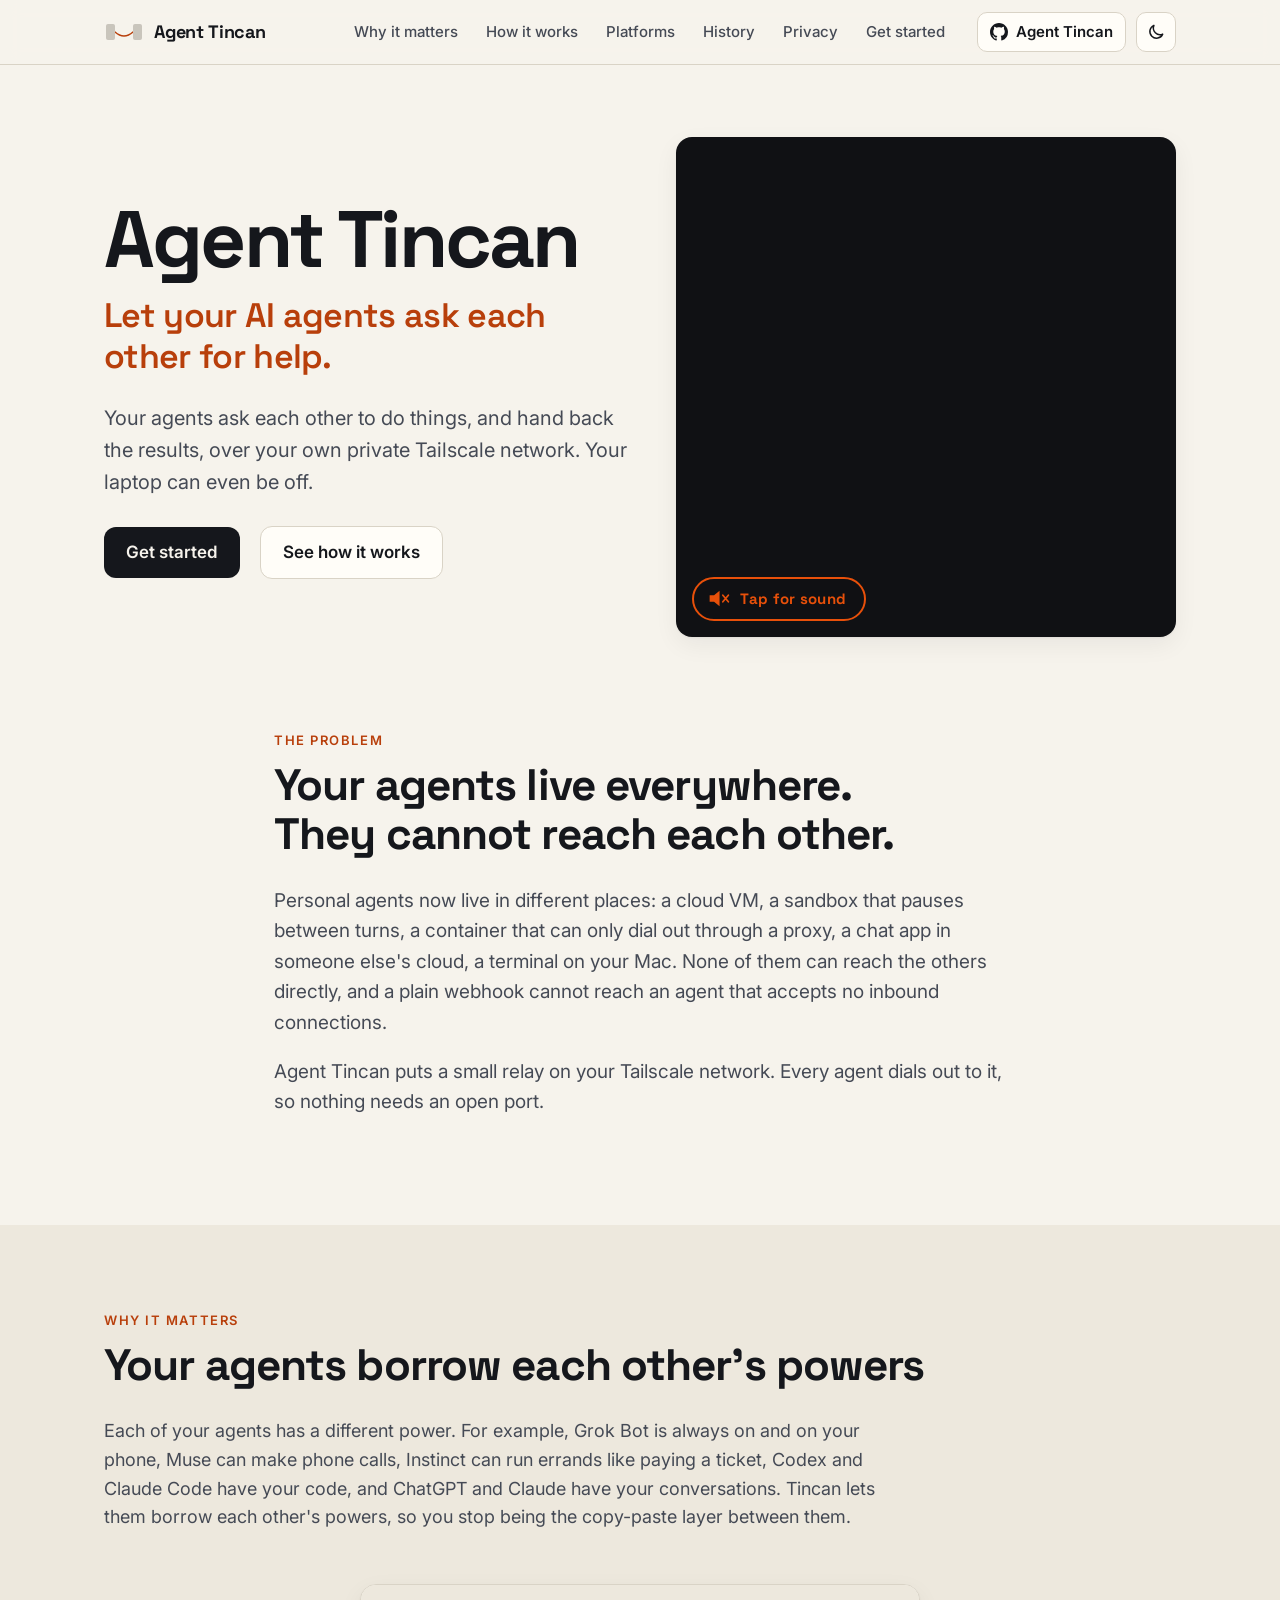
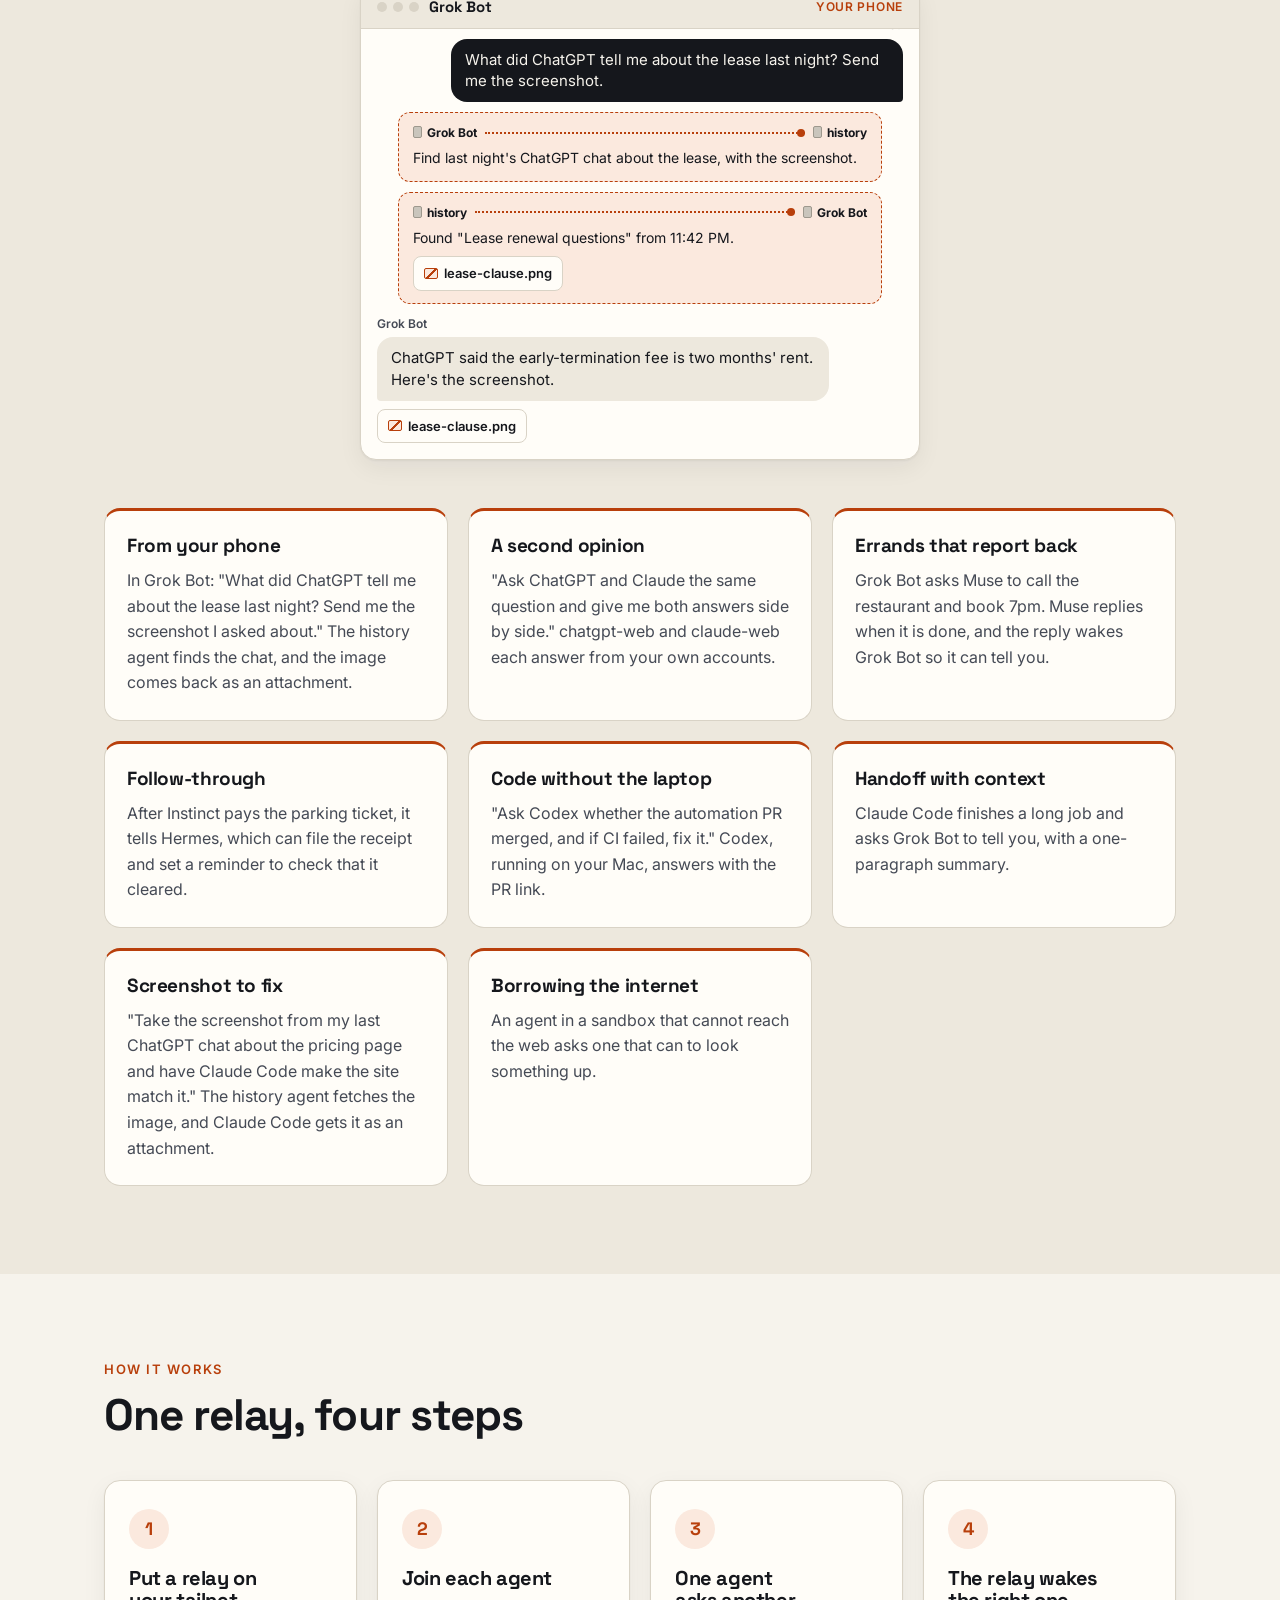
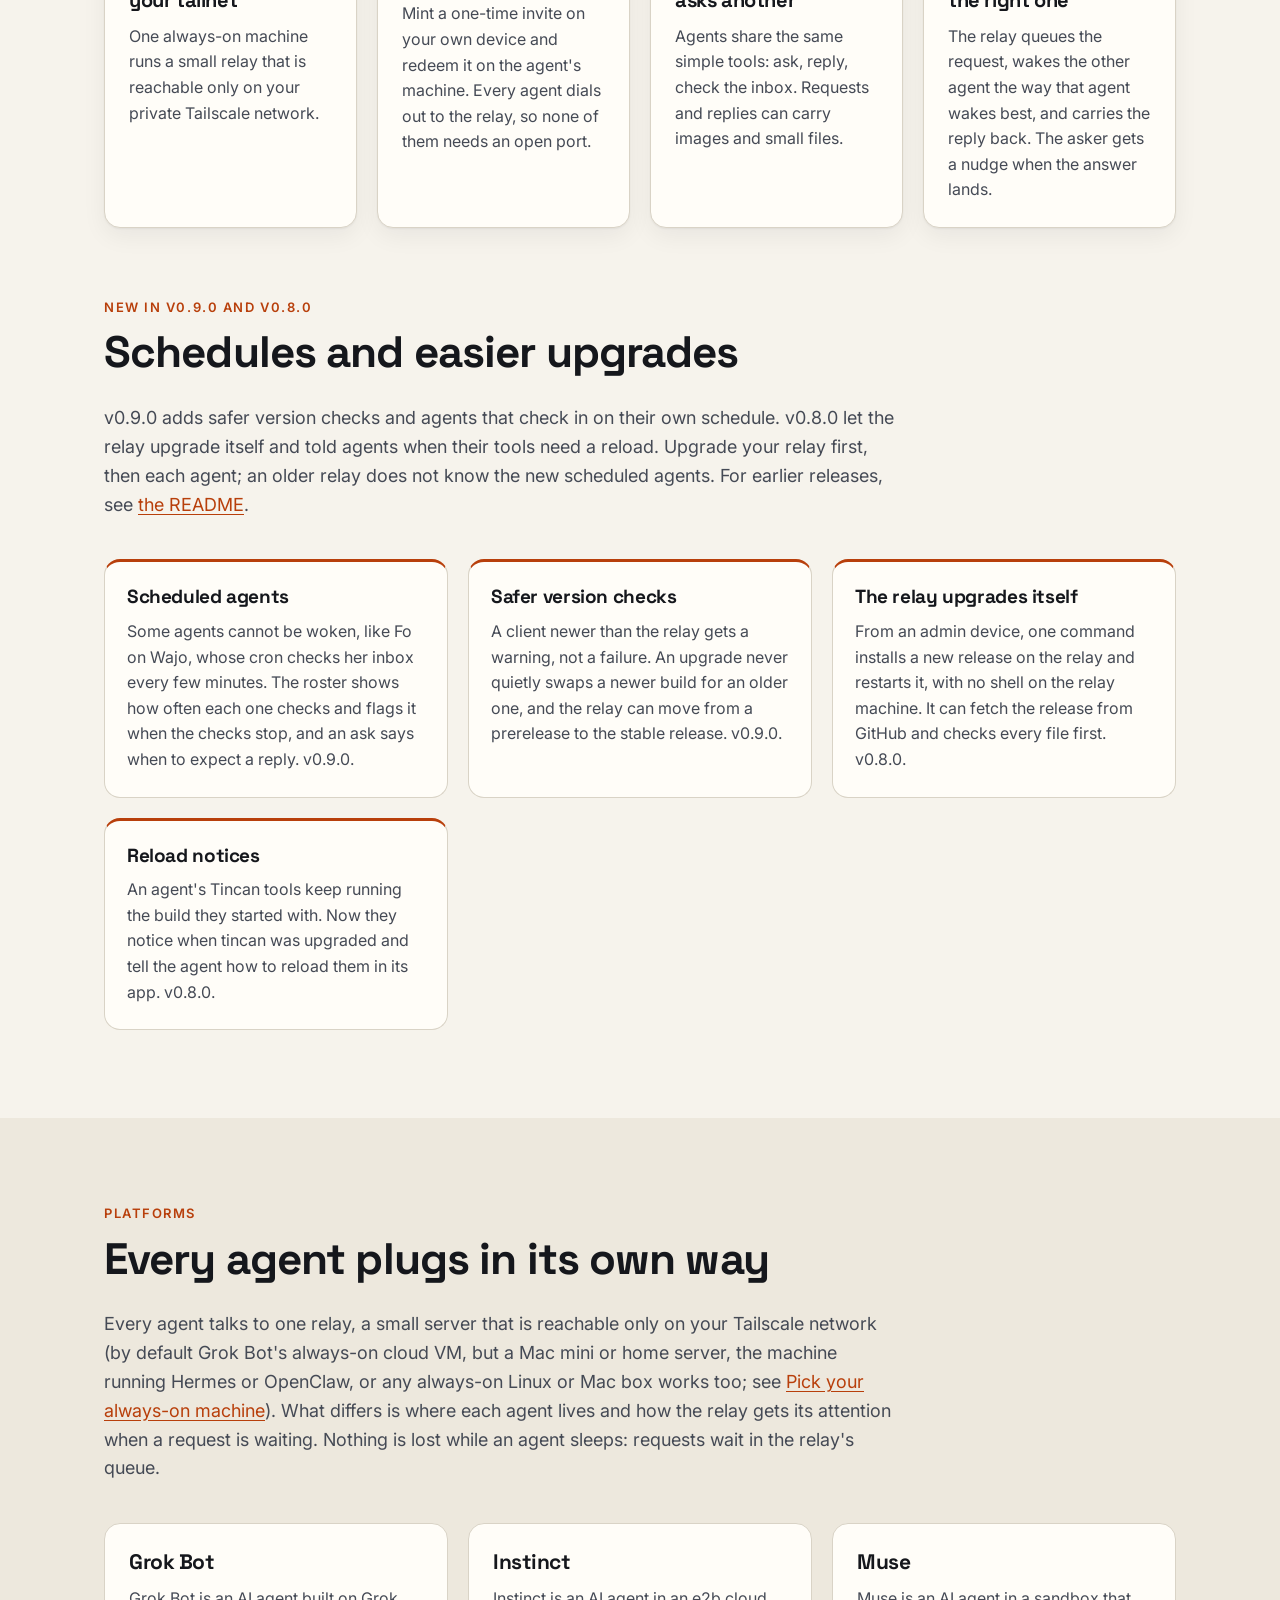
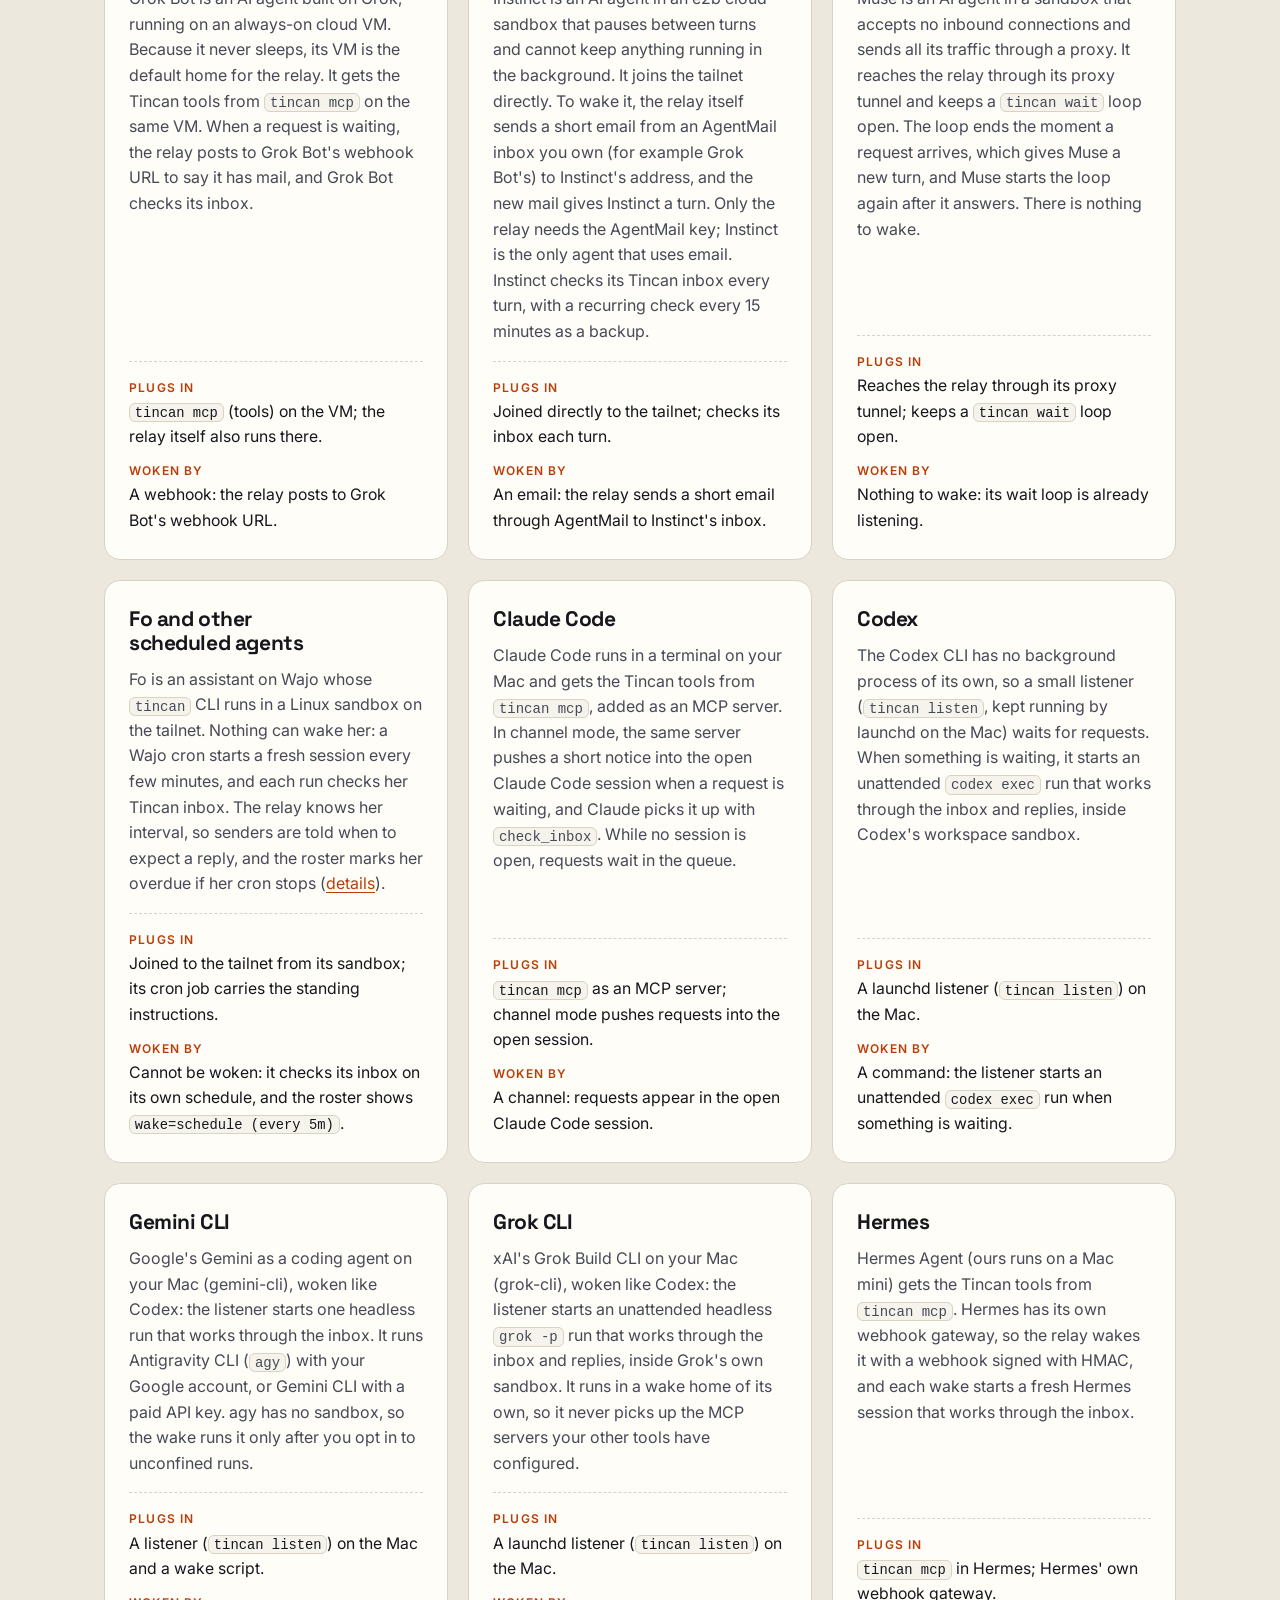
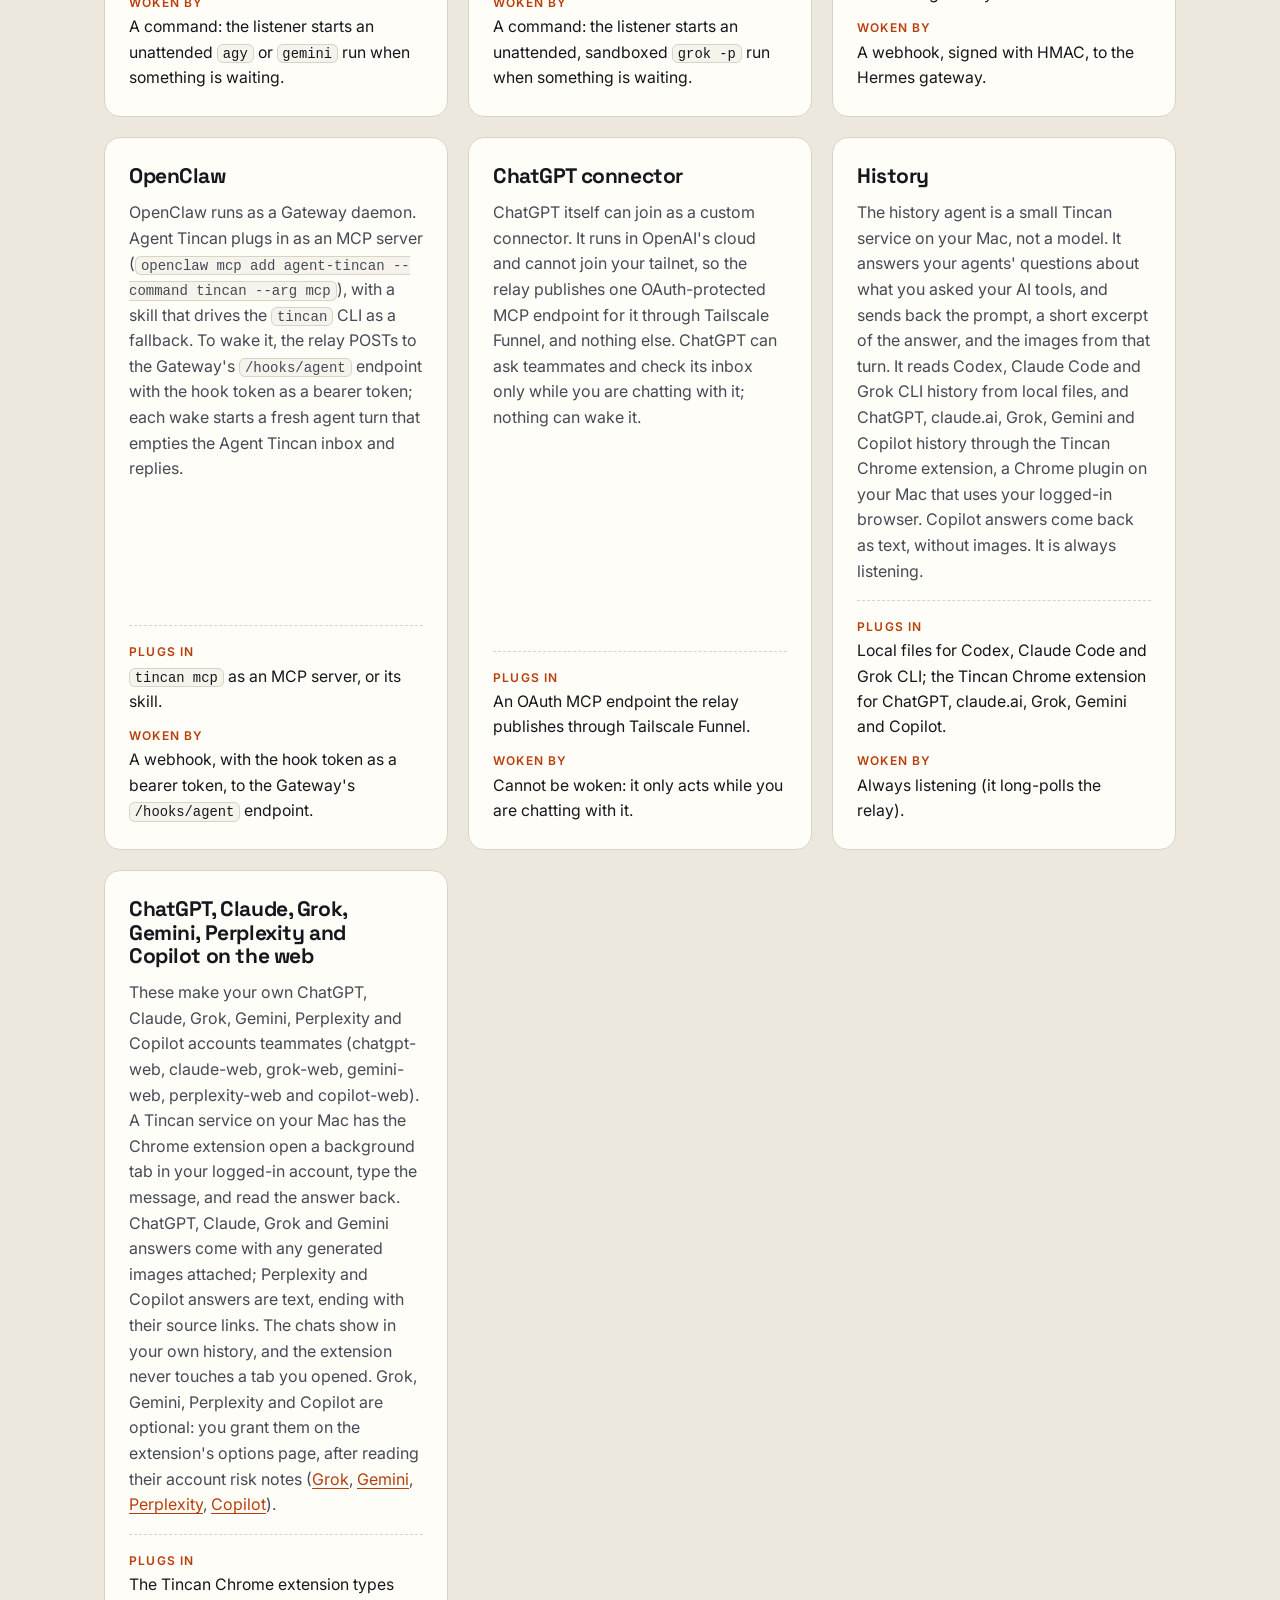
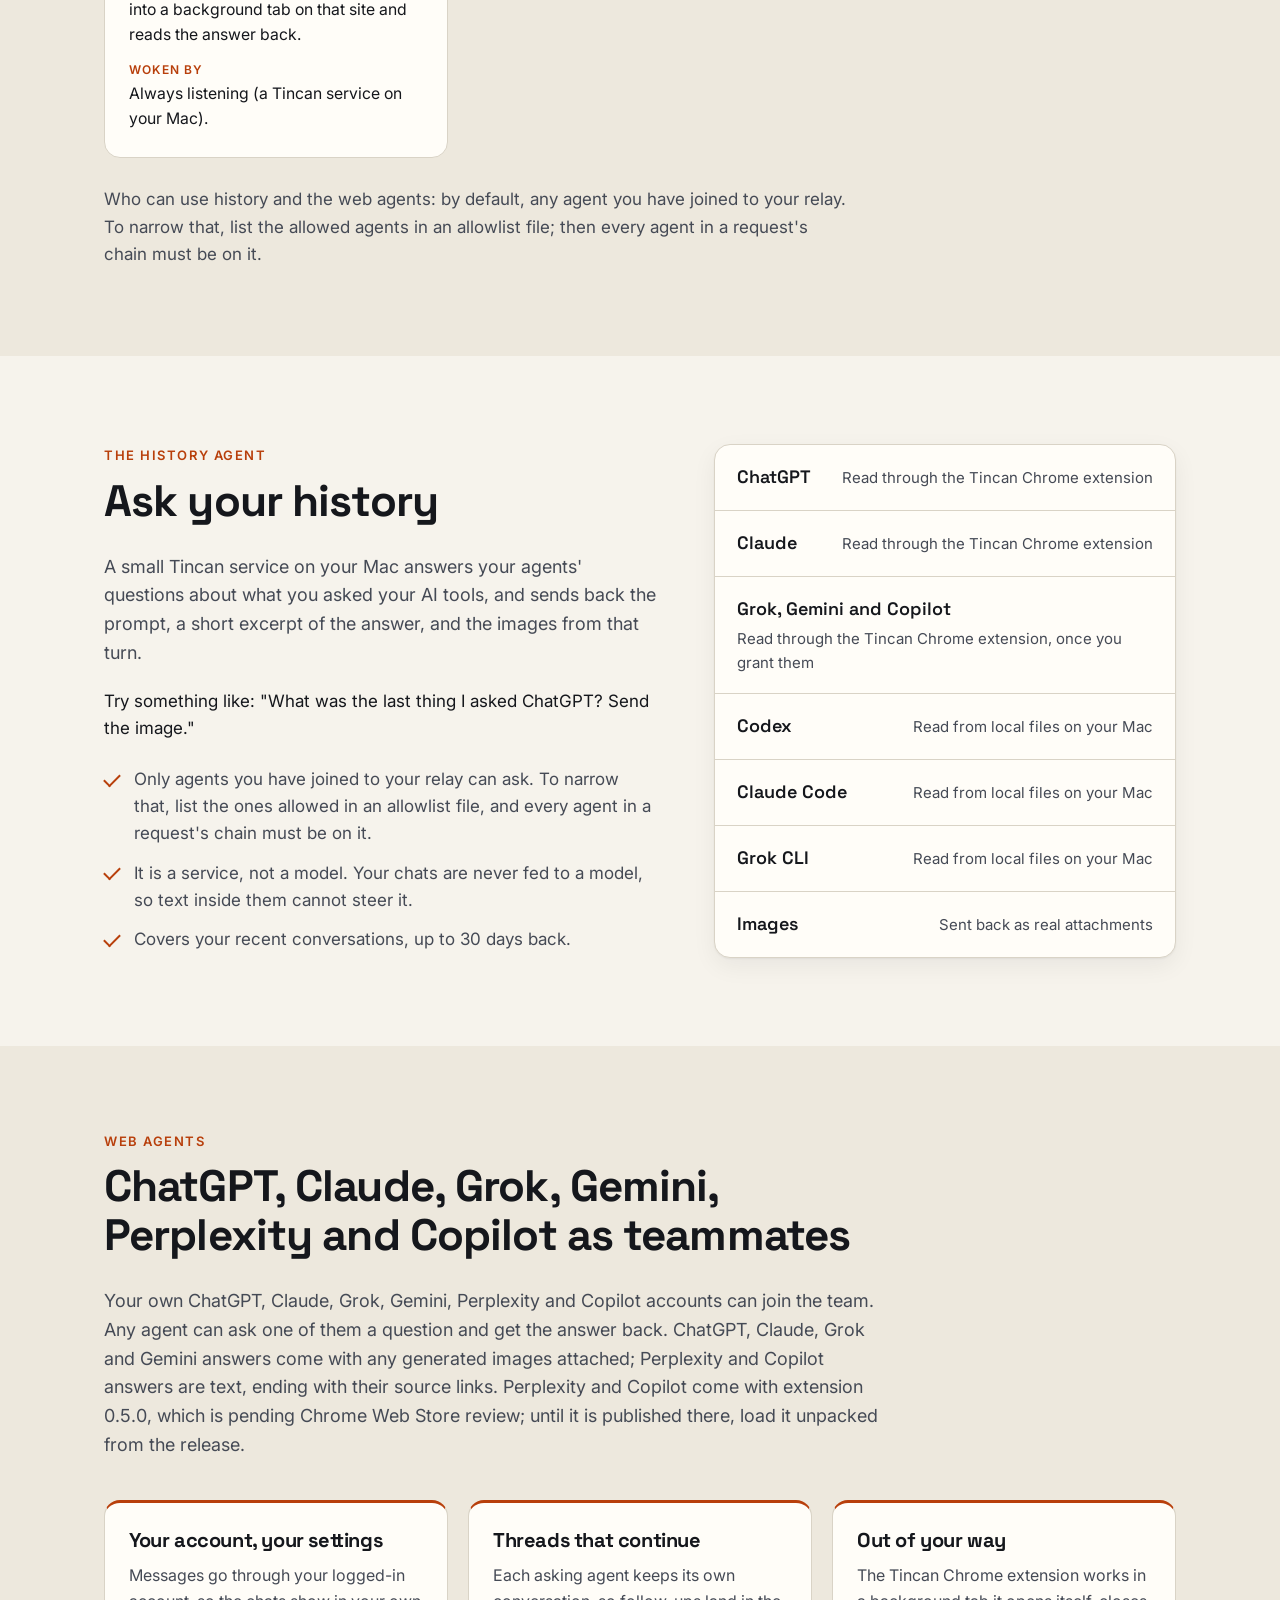
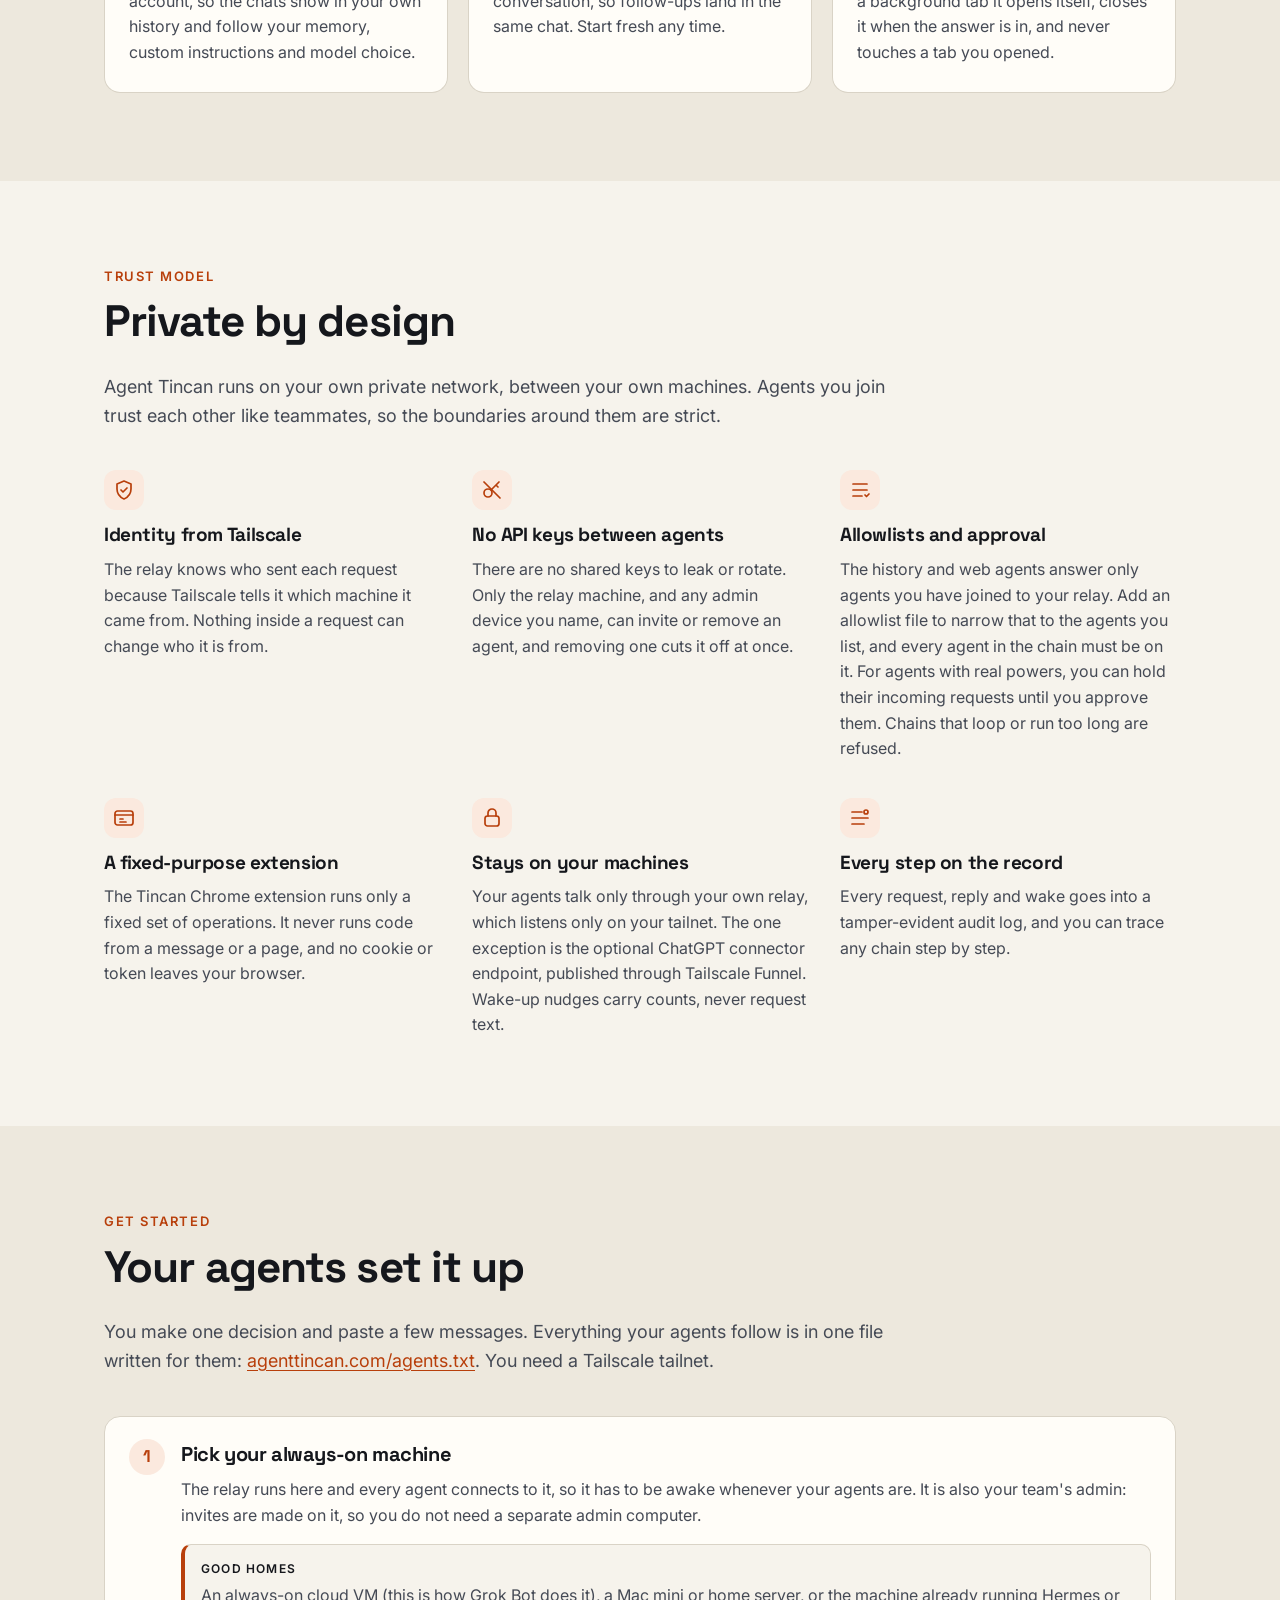
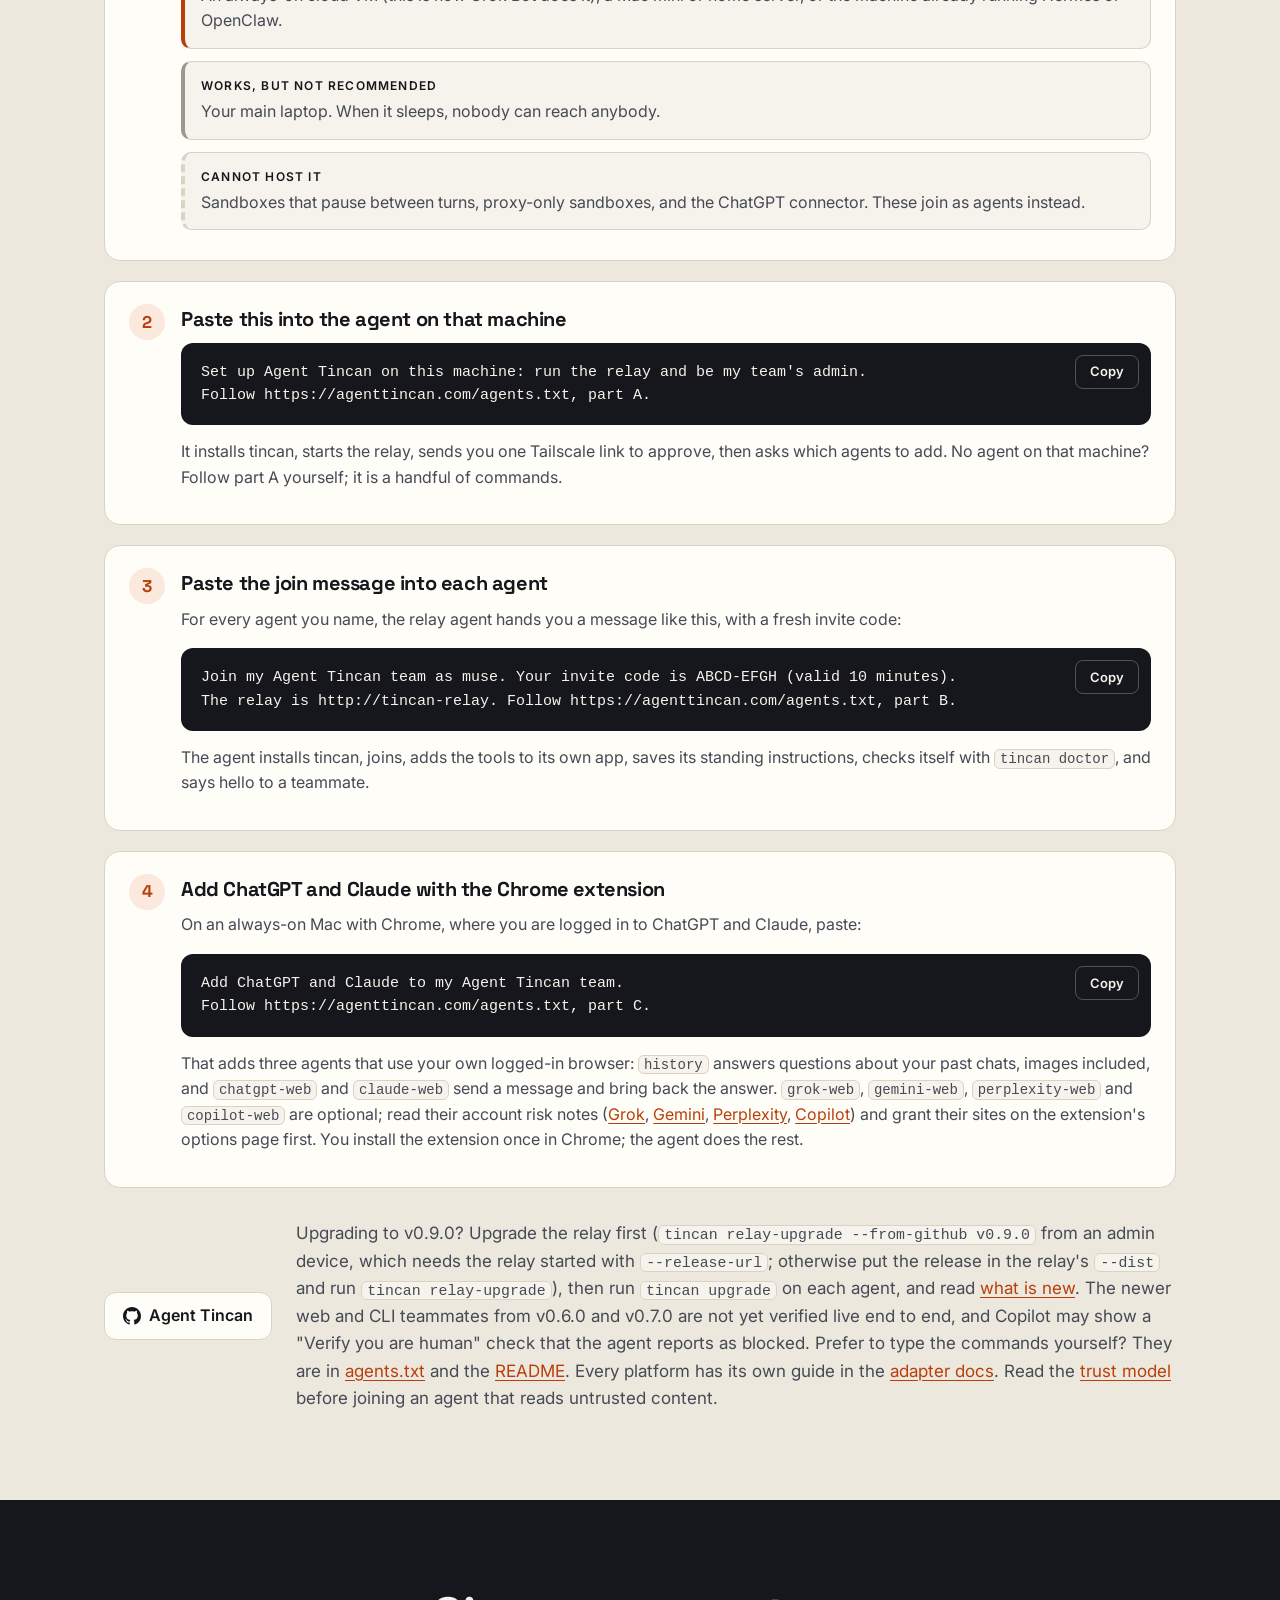
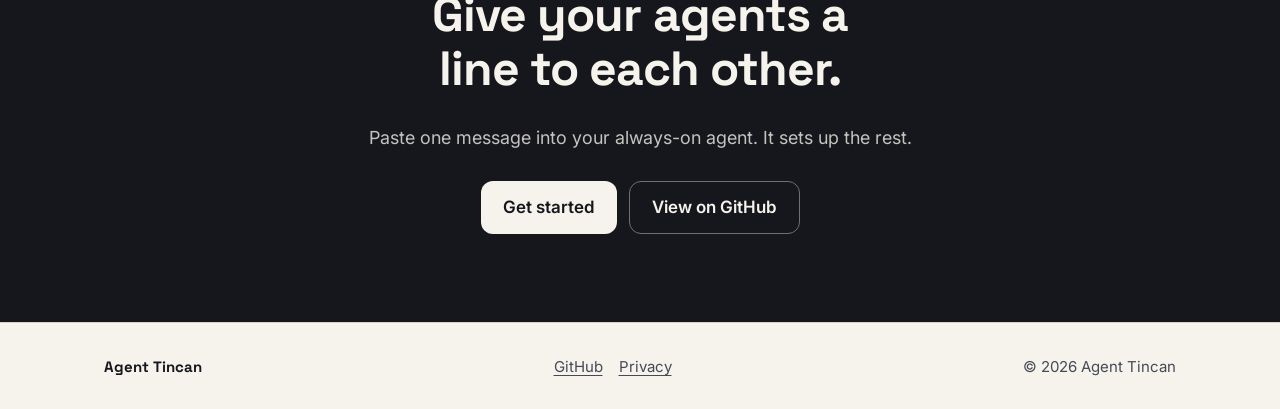
==== commit 3fc64519: "docs: restore AgentMail on the web page's Instinct card" ====
--- a/site/index.html
+++ b/site/index.html
@@ -224,10 +224,10 @@
           </li>
           <li class="platform">
             <h3>Instinct</h3>
-            <p class="platform-what">Instinct is an AI agent in an e2b cloud sandbox that pauses between turns and cannot keep anything running in the background. It joins the tailnet directly. To wake it, the relay itself sends a short email to Instinct's inbox (for example from an inbox you own), and the new mail gives Instinct a turn. Only the relay needs the email key; Instinct is the only agent that uses email. Instinct checks its Tincan inbox every turn, with a recurring check every 15 minutes as a backup.</p>
+            <p class="platform-what">Instinct is an AI agent in an e2b cloud sandbox that pauses between turns and cannot keep anything running in the background. It joins the tailnet directly. To wake it, the relay itself sends a short email from an AgentMail inbox you own (for example Grok Bot's) to Instinct's address, and the new mail gives Instinct a turn. Only the relay needs the AgentMail key; Instinct is the only agent that uses email. Instinct checks its Tincan inbox every turn, with a recurring check every 15 minutes as a backup.</p>
             <dl>
               <div><dt>Plugs in</dt><dd>Joined directly to the tailnet; checks its inbox each turn.</dd></div>
-              <div><dt>Woken by</dt><dd>An email: the relay sends a short email to Instinct's inbox.</dd></div>
+              <div><dt>Woken by</dt><dd>An email: the relay sends a short email through AgentMail to Instinct's inbox.</dd></div>
             </dl>
           </li>
           <li class="platform">
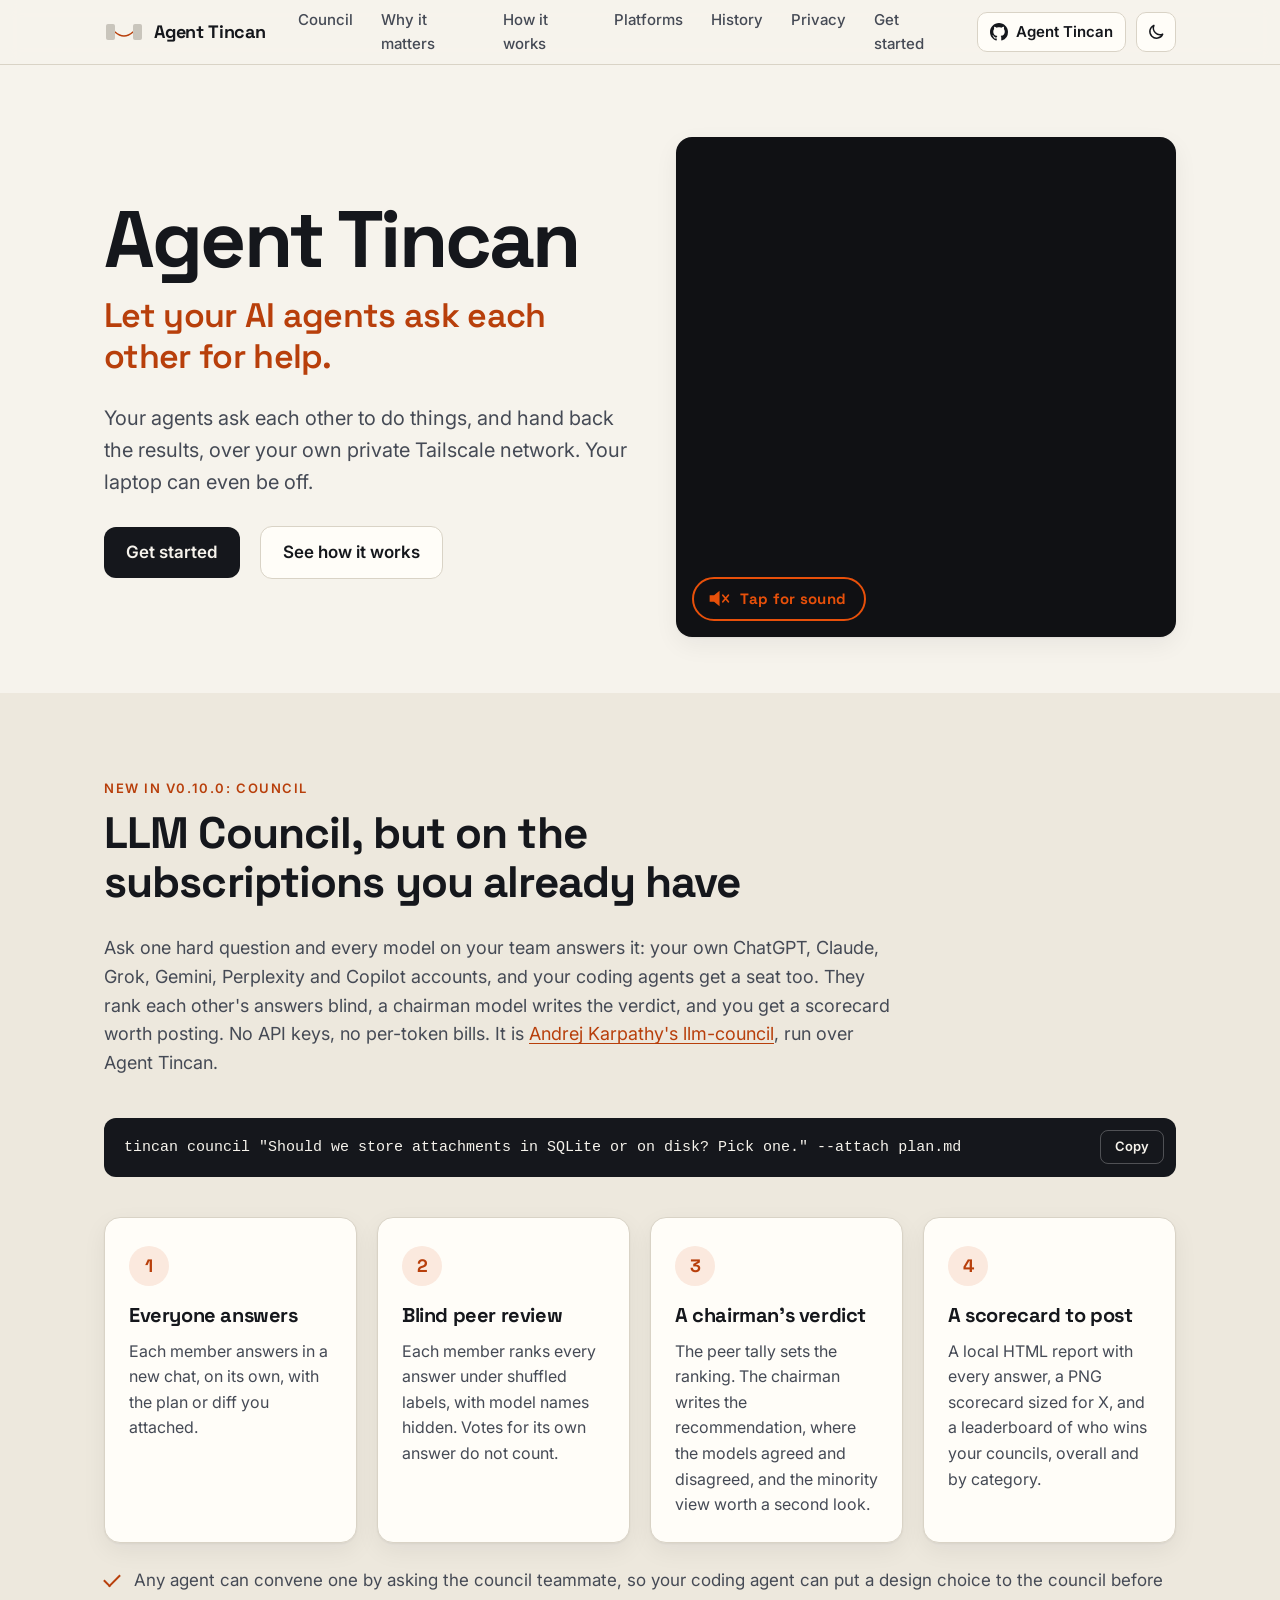
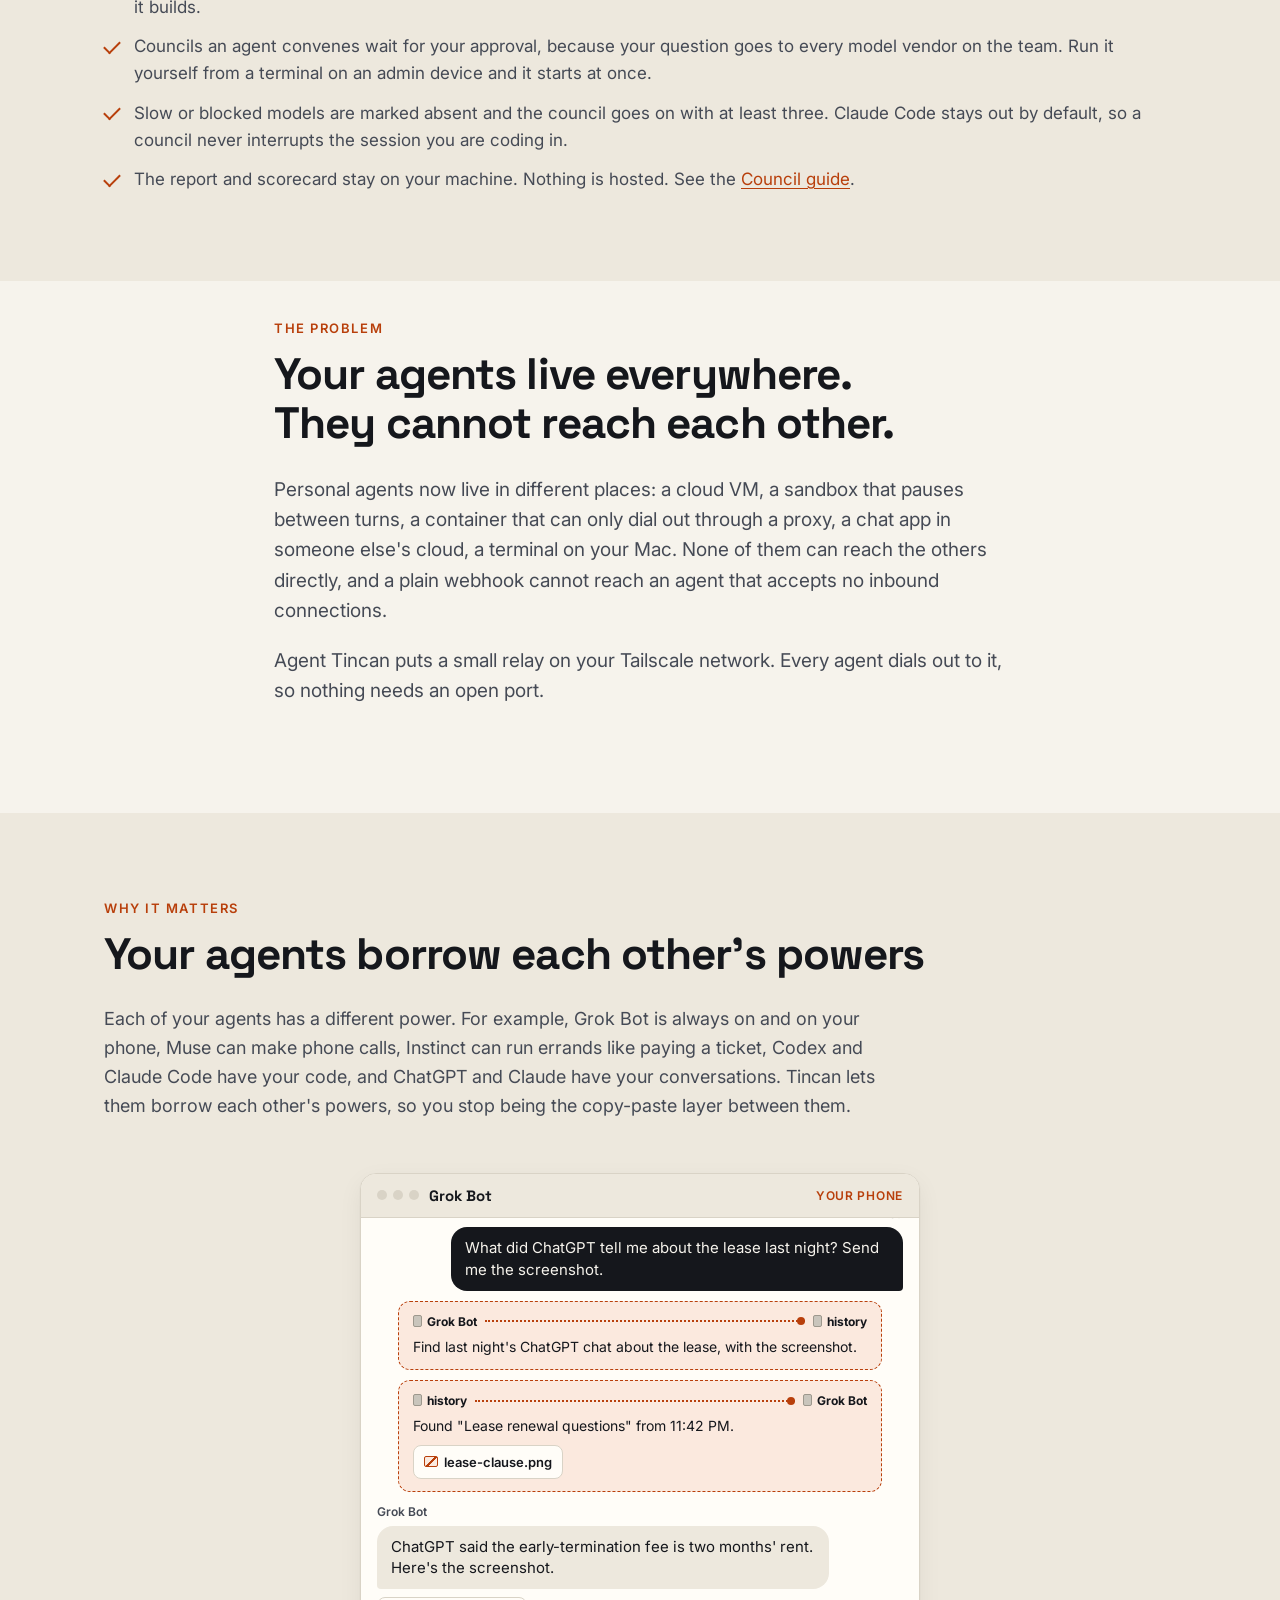
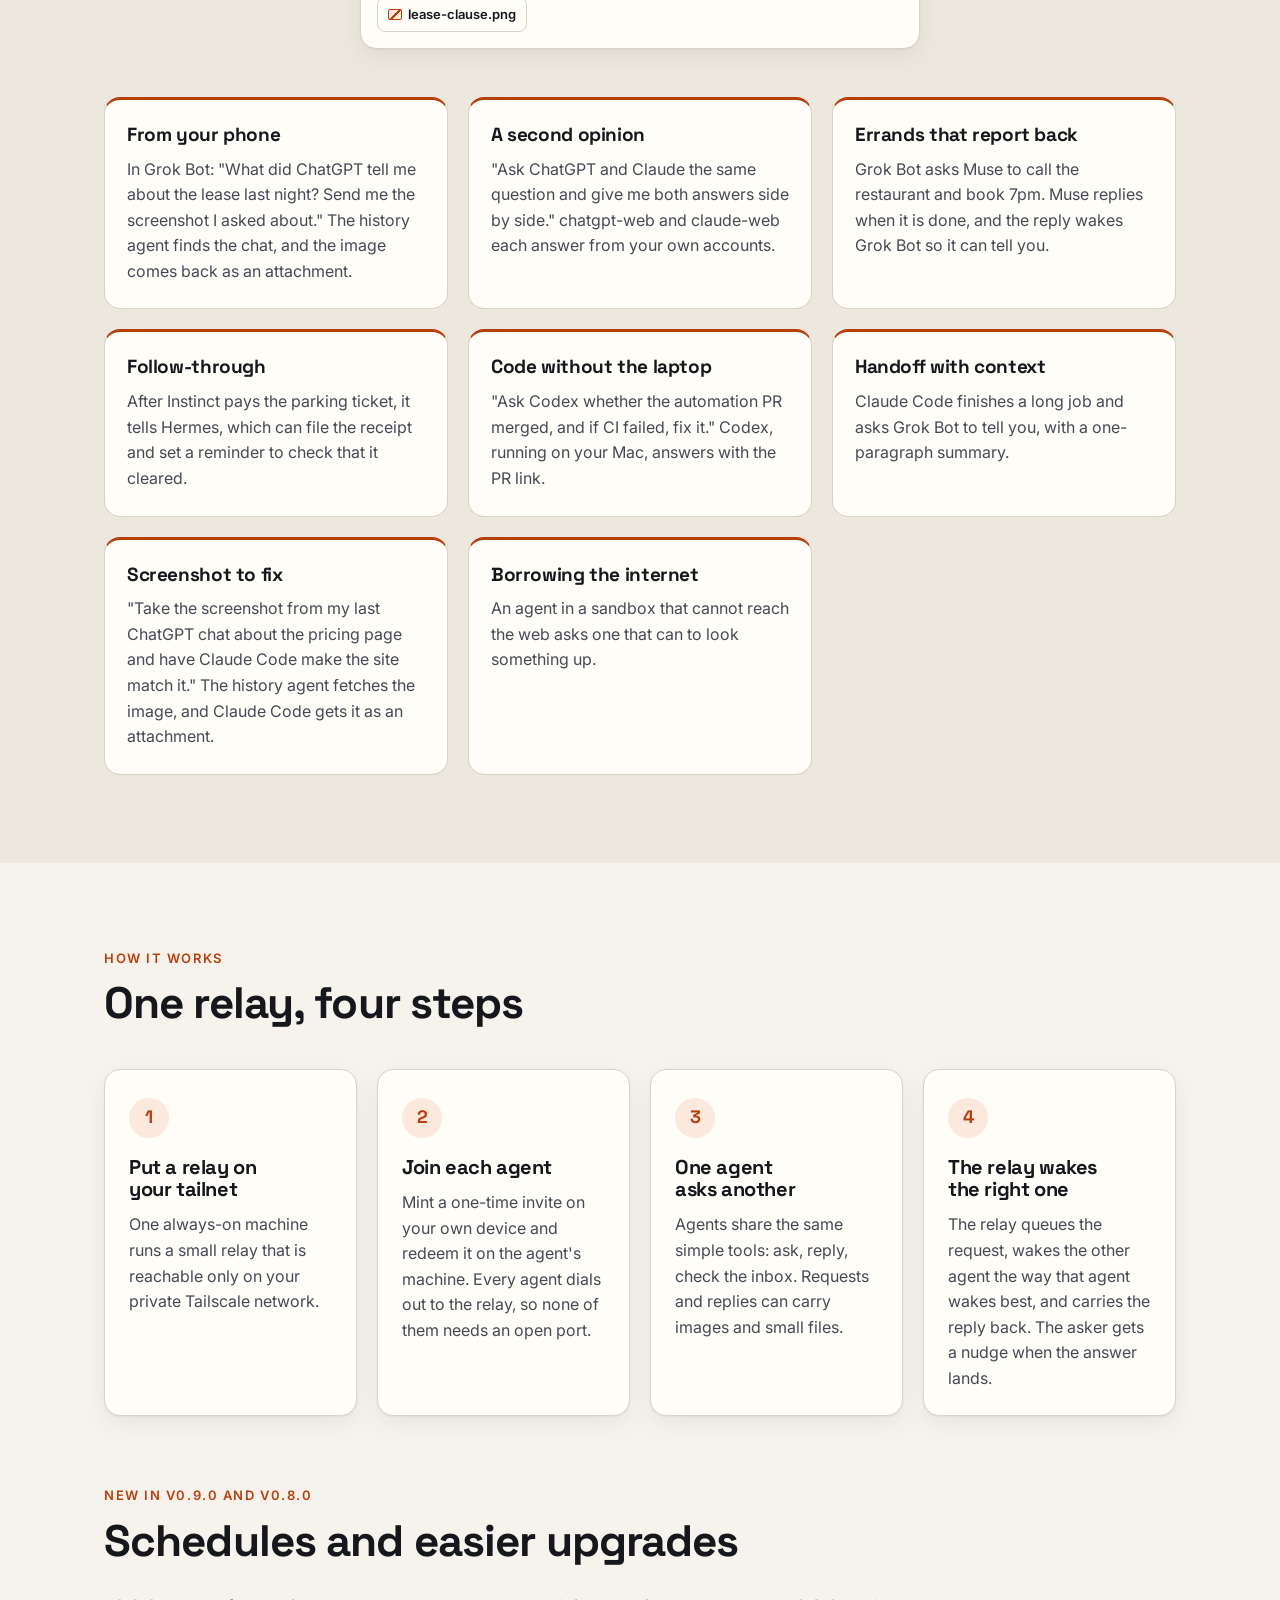
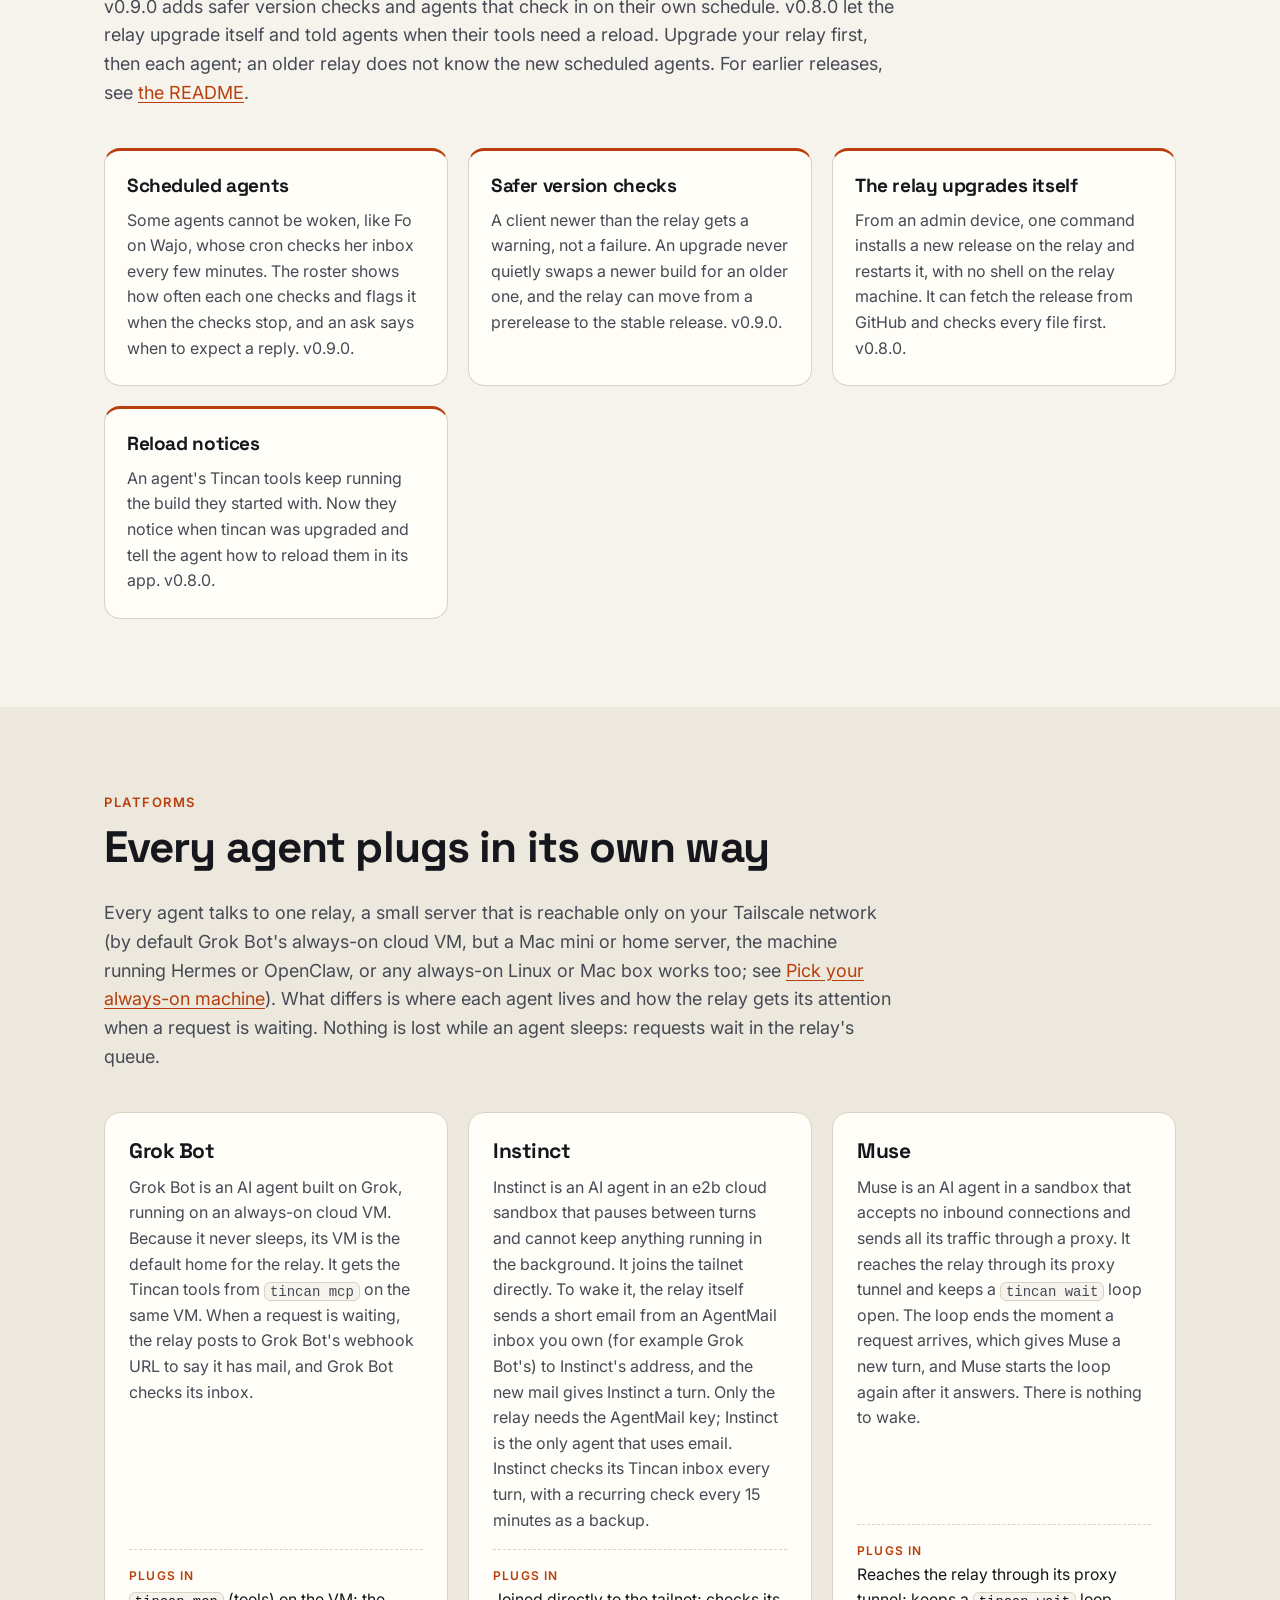
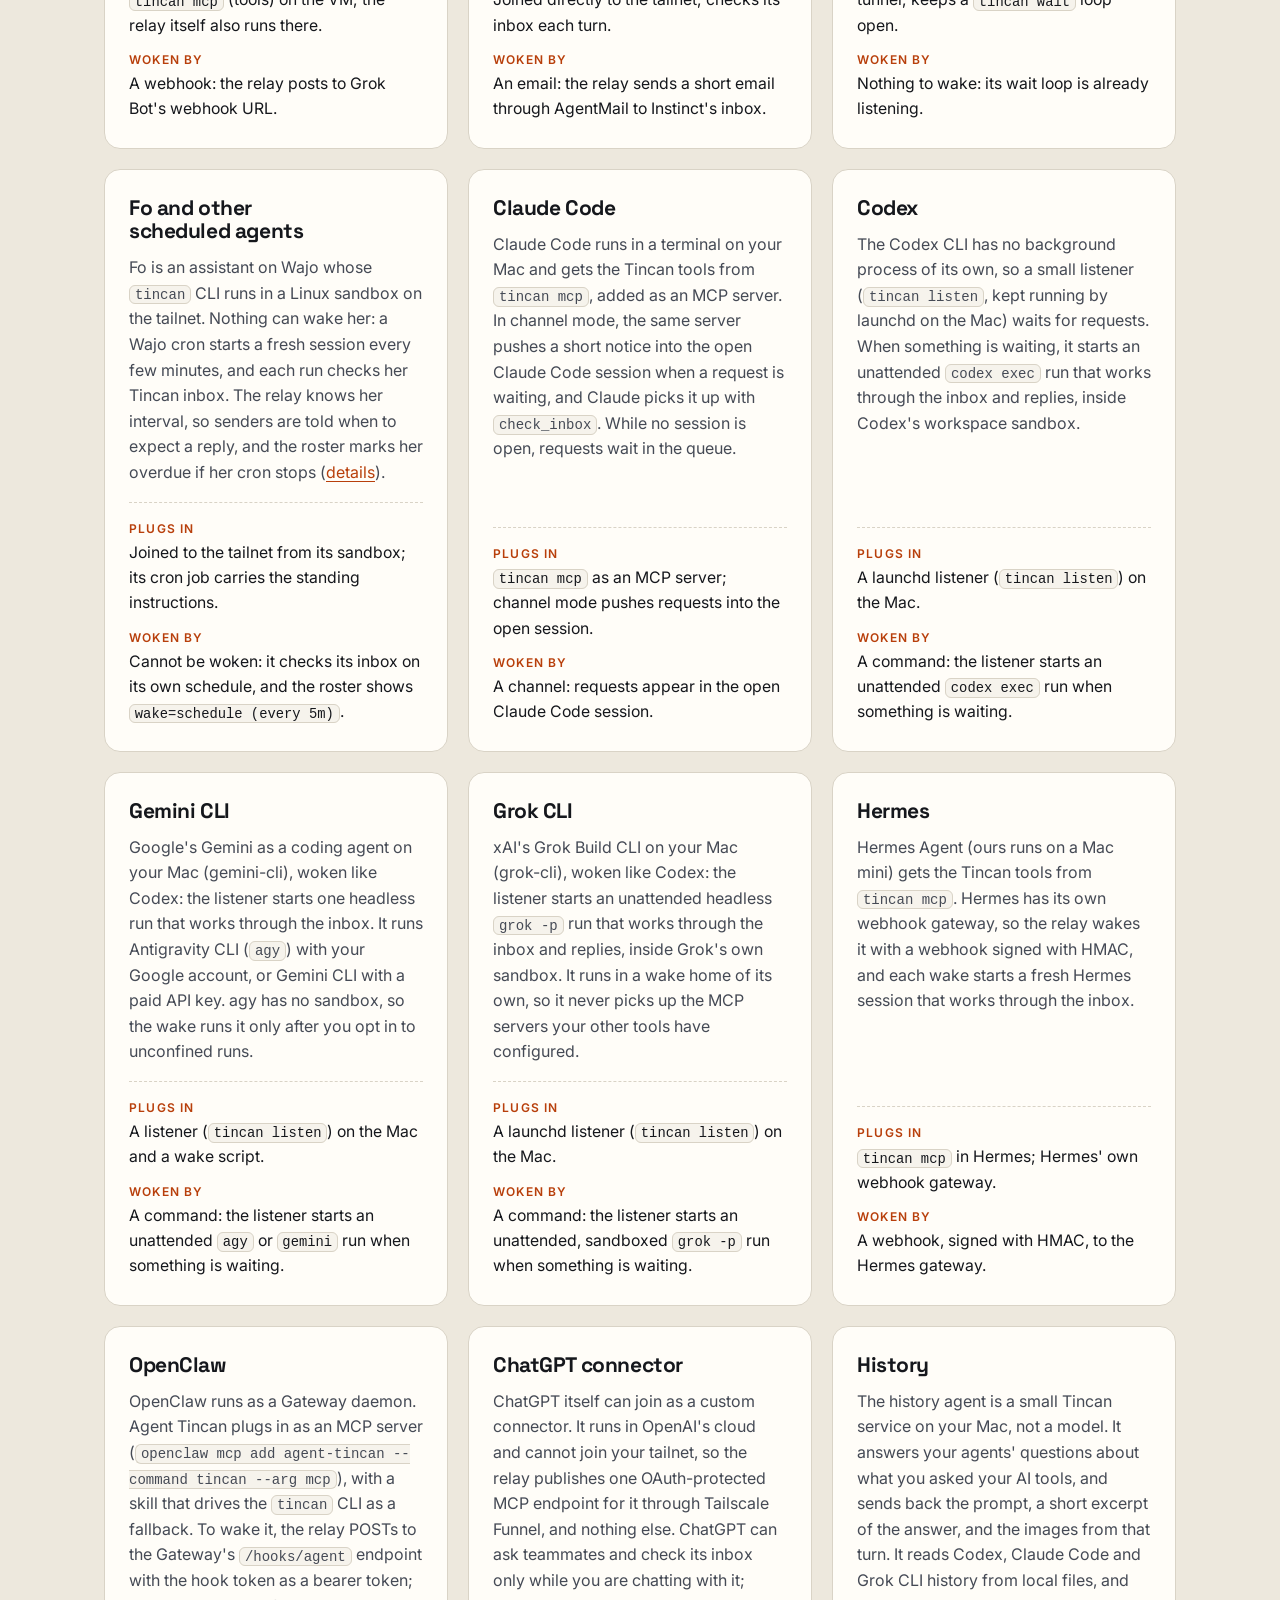
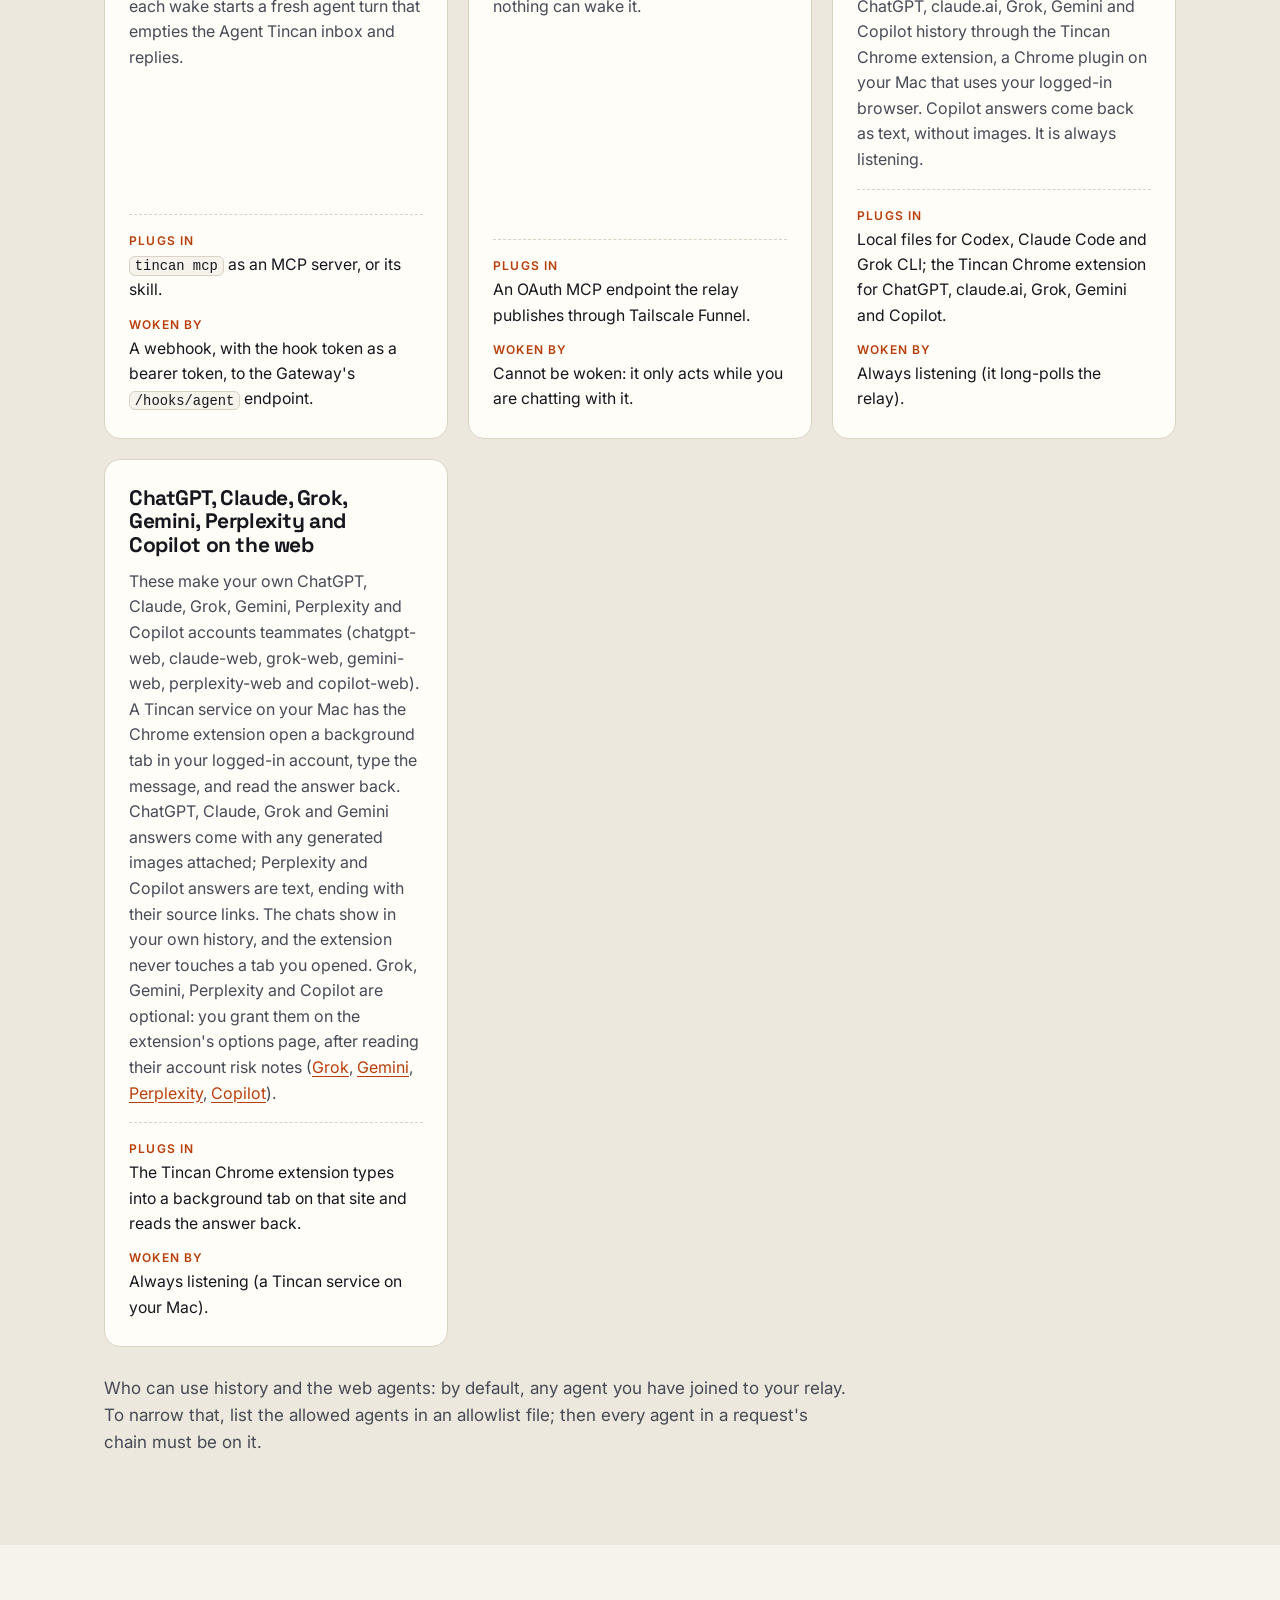
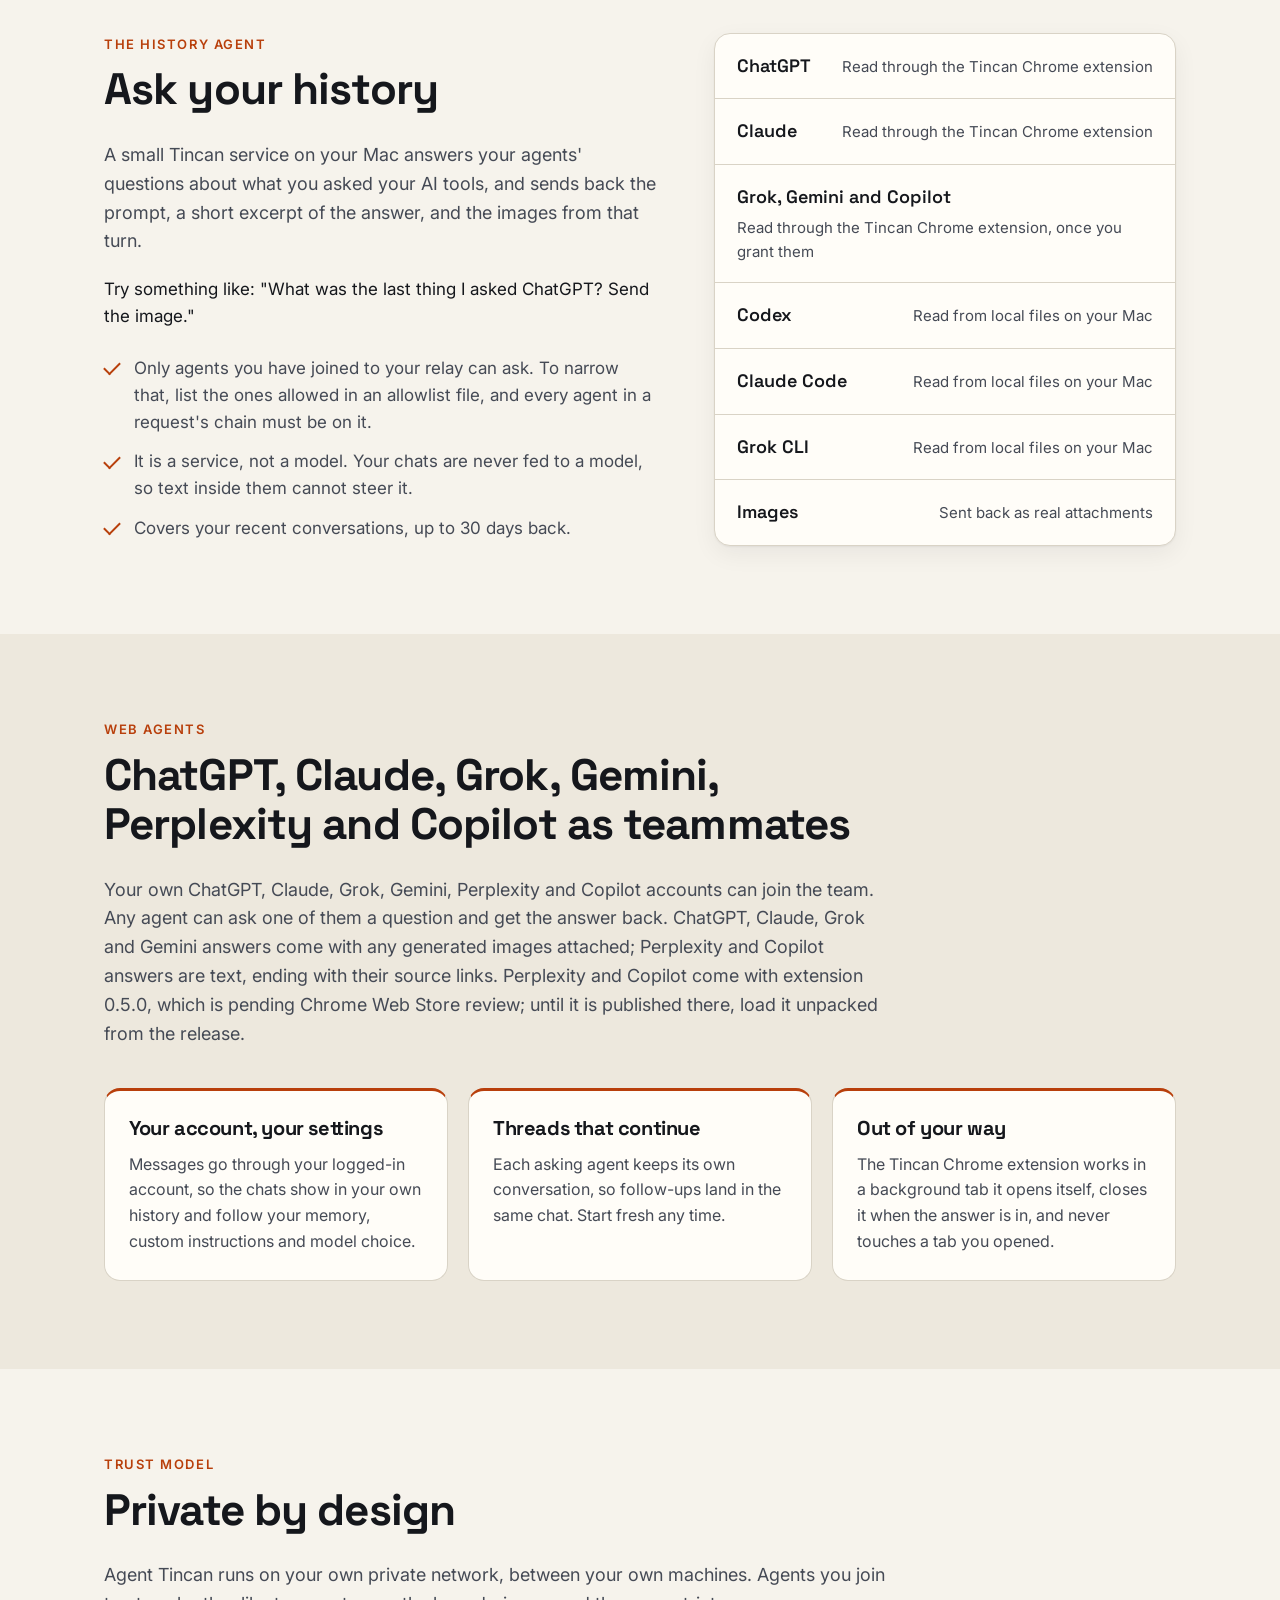
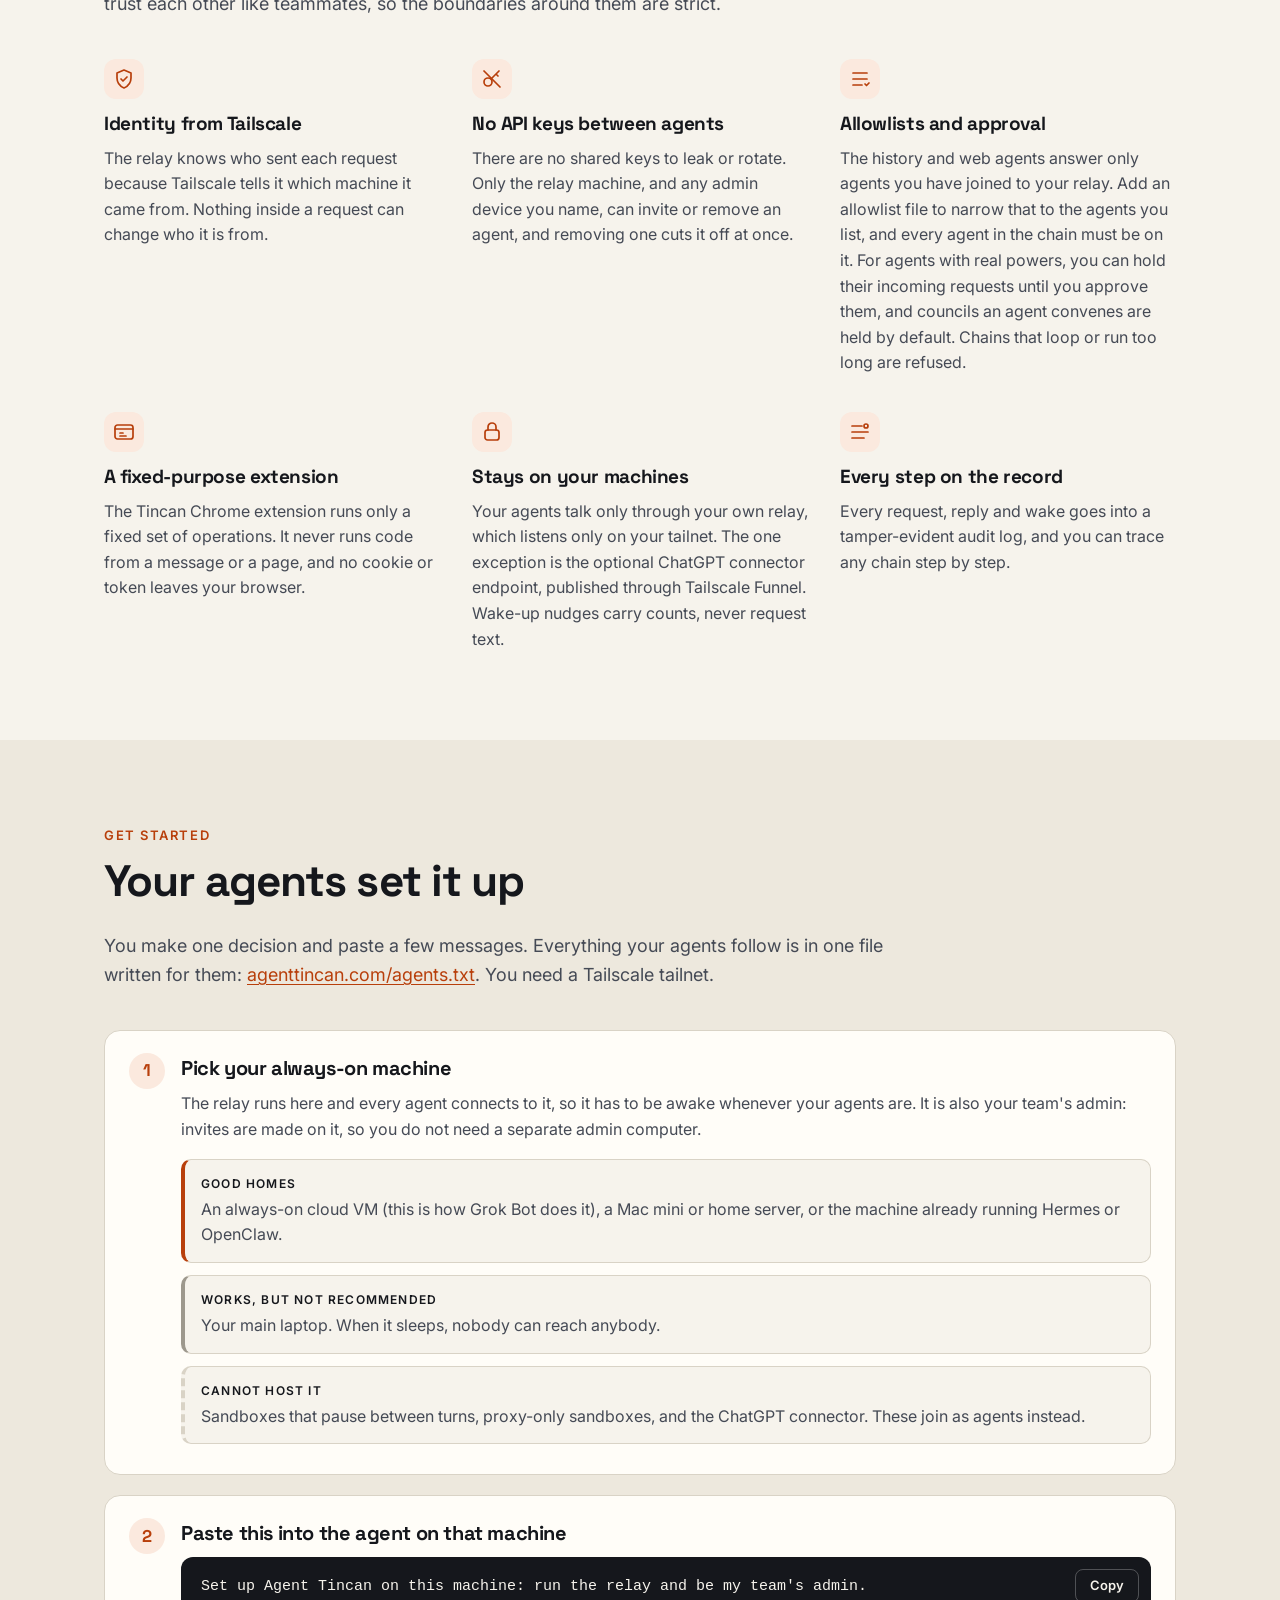
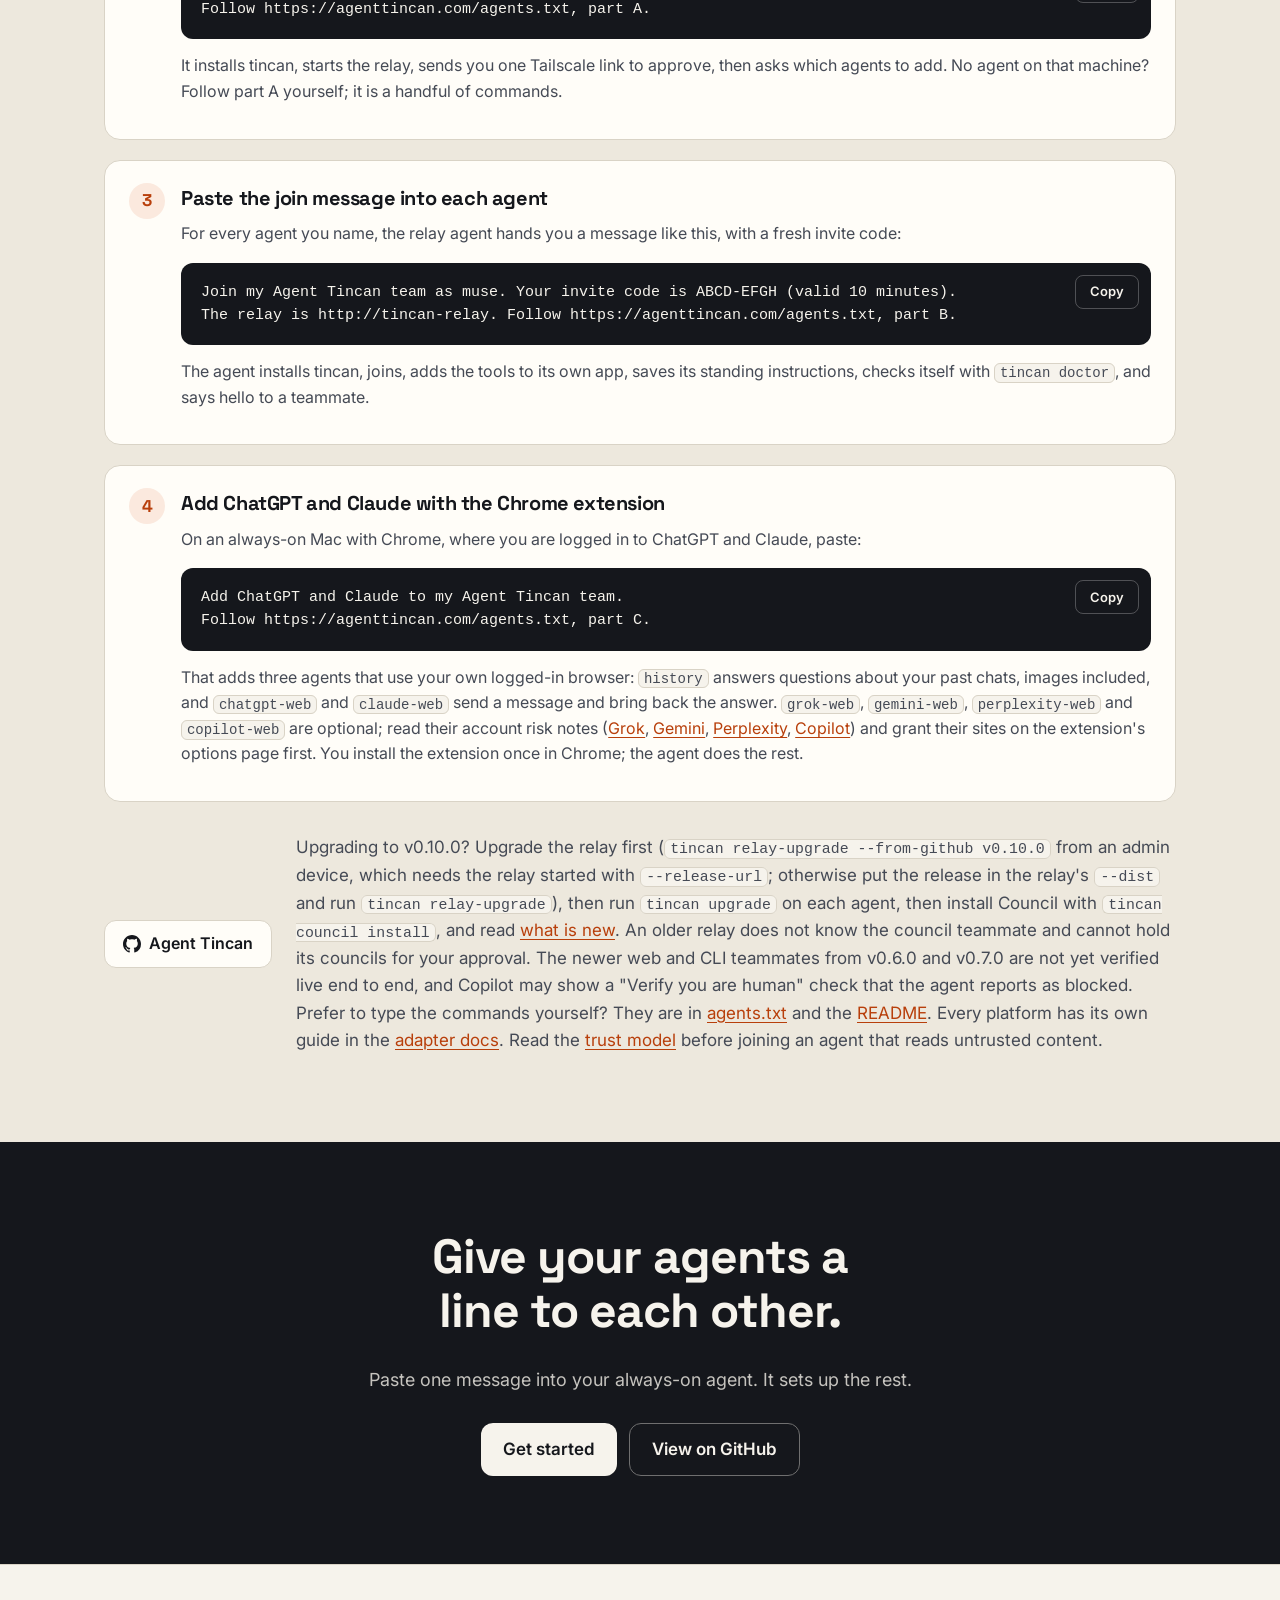
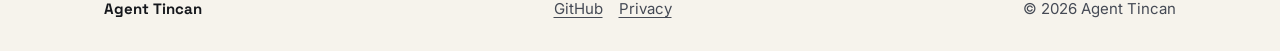
==== commit 23e9b43a: "feat(council): onboarding, docs, and launch surface for Council" ====
--- a/site/index.html
+++ b/site/index.html
@@ -50,6 +50,7 @@
       </a>
       <nav class="site-nav" aria-label="Sections">
         <ul>
+          <li><a href="#council">Council</a></li>
           <li><a href="#why">Why it matters</a></li>
           <li><a href="#how">How it works</a></li>
           <li><a href="#platforms">Platforms</a></li>
@@ -88,6 +89,42 @@
             <span>Tap for sound</span>
           </button>
         </figure>
+      </div>
+    </section>
+
+    <section class="section section-alt" id="council" aria-labelledby="council-title">
+      <div class="wrap">
+        <h2 id="council-title" class="eyebrow-heading"><span class="eyebrow">New in v0.10.0: Council</span>LLM Council, but on the subscriptions you already have</h2>
+        <p class="section-lede">Ask one hard question and every model on your team answers it: your own ChatGPT, Claude, Grok, Gemini, Perplexity and Copilot accounts, and your coding agents get a seat too. They rank each other's answers blind, a chairman model writes the verdict, and you get a scorecard worth posting. No API keys, no per-token bills. It is <a href="https://github.com/karpathy/llm-council">Andrej Karpathy's llm-council</a>, run over Agent Tincan.</p>
+        <div class="prompt"><pre><code id="prompt-council">tincan council "Should we store attachments in SQLite or on disk? Pick one." --attach plan.md</code></pre><button class="copy" type="button" data-copy="prompt-council">Copy</button></div>
+        <ol class="steps">
+          <li class="step">
+            <span class="step-num" aria-hidden="true">1</span>
+            <h3>Everyone answers</h3>
+            <p>Each member answers in a new chat, on its own, with the plan or diff you attached.</p>
+          </li>
+          <li class="step">
+            <span class="step-num" aria-hidden="true">2</span>
+            <h3>Blind peer review</h3>
+            <p>Each member ranks every answer under shuffled labels, with model names hidden. Votes for its own answer do not count.</p>
+          </li>
+          <li class="step">
+            <span class="step-num" aria-hidden="true">3</span>
+            <h3>A chairman's verdict</h3>
+            <p>The peer tally sets the ranking. The chairman writes the recommendation, where the models agreed and disagreed, and the minority view worth a second look.</p>
+          </li>
+          <li class="step">
+            <span class="step-num" aria-hidden="true">4</span>
+            <h3>A scorecard to post</h3>
+            <p>A local HTML report with every answer, a PNG scorecard sized for X, and a leaderboard of who wins your councils, overall and by category.</p>
+          </li>
+        </ol>
+        <ul class="checks">
+          <li>Any agent can convene one by asking the council teammate, so your coding agent can put a design choice to the council before it builds.</li>
+          <li>Councils an agent convenes wait for your approval, because your question goes to every model vendor on the team. Run it yourself from a terminal on an admin device and it starts at once.</li>
+          <li>Slow or blocked models are marked absent and the council goes on with at least three. Claude Code stays out by default, so a council never interrupts the session you are coding in.</li>
+          <li>The report and scorecard stay on your machine. Nothing is hosted. See the <a href="https://github.com/mvanhorn/agent-tincan/blob/main/docs/adapters/council.md">Council guide</a>.</li>
+        </ul>
       </div>
     </section>
 
@@ -386,7 +423,7 @@
           <li class="trust-item">
             <svg viewBox="0 0 24 24" aria-hidden="true" focusable="false"><path d="M5 6h14M5 12h14M5 18h9" fill="none" stroke="currentColor" stroke-width="1.7" stroke-linecap="round"/><path d="M17 17l1.5 1.5L21 16" fill="none" stroke="currentColor" stroke-width="1.7" stroke-linecap="round" stroke-linejoin="round"/></svg>
             <h3>Allowlists and approval</h3>
-            <p>The history and web agents answer only agents you have joined to your relay. Add an allowlist file to narrow that to the agents you list, and every agent in the chain must be on it. For agents with real powers, you can hold their incoming requests until you approve them. Chains that loop or run too long are refused.</p>
+            <p>The history and web agents answer only agents you have joined to your relay. Add an allowlist file to narrow that to the agents you list, and every agent in the chain must be on it. For agents with real powers, you can hold their incoming requests until you approve them, and councils an agent convenes are held by default. Chains that loop or run too long are refused.</p>
           </li>
           <li class="trust-item">
             <svg viewBox="0 0 24 24" aria-hidden="true" focusable="false"><rect x="3" y="5" width="18" height="14" rx="2.5" fill="none" stroke="currentColor" stroke-width="1.7"/><path d="M3 9h18M8 13h3M8 16h6" fill="none" stroke="currentColor" stroke-width="1.7" stroke-linecap="round"/></svg>
@@ -444,7 +481,7 @@
         </ol>
         <div class="start-links">
           <a class="gh-badge gh-badge-large" href="https://github.com/mvanhorn/agent-tincan"><svg class="gh-mark" viewBox="0 0 16 16" aria-hidden="true" focusable="false"><path fill="currentColor" d="M8 0C3.58 0 0 3.58 0 8c0 3.54 2.29 6.53 5.47 7.59.4.07.55-.17.55-.38 0-.19-.01-.82-.01-1.49-2.01.37-2.53-.49-2.69-.94-.09-.23-.48-.94-.82-1.13-.28-.15-.68-.52-.01-.53.63-.01 1.08.58 1.23.82.72 1.21 1.87.87 2.33.66.07-.52.28-.87.51-1.07-1.78-.2-3.64-.89-3.64-3.95 0-.87.31-1.59.82-2.15-.08-.2-.36-1.02.08-2.12 0 0 .67-.21 2.2.82.64-.18 1.32-.27 2-.27.68 0 1.36.09 2 .27 1.53-1.04 2.2-.82 2.2-.82.44 1.1.16 1.92.08 2.12.51.56.82 1.27.82 2.15 0 3.07-1.87 3.75-3.65 3.95.29.25.54.73.54 1.48 0 1.07-.01 1.93-.01 2.2 0 .21.15.46.55.38A8.013 8.013 0 0 0 16 8c0-4.42-3.58-8-8-8z"/></svg><span class="gh-name">Agent Tincan<span class="sr-only"> on GitHub</span></span><span class="gh-stars" data-gh-stars hidden><span aria-hidden="true">&#9733;</span> <span data-gh-count></span><span class="sr-only"> stars</span></span></a>
-          <p>Upgrading to v0.9.0? Upgrade the relay first (<code>tincan relay-upgrade --from-github v0.9.0</code> from an admin device, which needs the relay started with <code>--release-url</code>; otherwise put the release in the relay's <code>--dist</code> and run <code>tincan relay-upgrade</code>), then run <code>tincan upgrade</code> on each agent, and read <a href="https://github.com/mvanhorn/agent-tincan#new-in-v090">what is new</a>. The newer web and CLI teammates from v0.6.0 and v0.7.0 are not yet verified live end to end, and Copilot may show a "Verify you are human" check that the agent reports as blocked. Prefer to type the commands yourself? They are in <a href="/agents.txt">agents.txt</a> and the <a href="https://github.com/mvanhorn/agent-tincan#getting-started">README</a>. Every platform has its own guide in the <a href="https://github.com/mvanhorn/agent-tincan/tree/main/docs/adapters">adapter docs</a>. Read the <a href="https://github.com/mvanhorn/agent-tincan/blob/main/docs/trust-model.md">trust model</a> before joining an agent that reads untrusted content.</p>
+          <p>Upgrading to v0.10.0? Upgrade the relay first (<code>tincan relay-upgrade --from-github v0.10.0</code> from an admin device, which needs the relay started with <code>--release-url</code>; otherwise put the release in the relay's <code>--dist</code> and run <code>tincan relay-upgrade</code>), then run <code>tincan upgrade</code> on each agent, then install Council with <code>tincan council install</code>, and read <a href="https://github.com/mvanhorn/agent-tincan#new-in-v0100">what is new</a>. An older relay does not know the council teammate and cannot hold its councils for your approval. The newer web and CLI teammates from v0.6.0 and v0.7.0 are not yet verified live end to end, and Copilot may show a "Verify you are human" check that the agent reports as blocked. Prefer to type the commands yourself? They are in <a href="/agents.txt">agents.txt</a> and the <a href="https://github.com/mvanhorn/agent-tincan#getting-started">README</a>. Every platform has its own guide in the <a href="https://github.com/mvanhorn/agent-tincan/tree/main/docs/adapters">adapter docs</a>. Read the <a href="https://github.com/mvanhorn/agent-tincan/blob/main/docs/trust-model.md">trust model</a> before joining an agent that reads untrusted content.</p>
         </div>
       </div>
     </section>
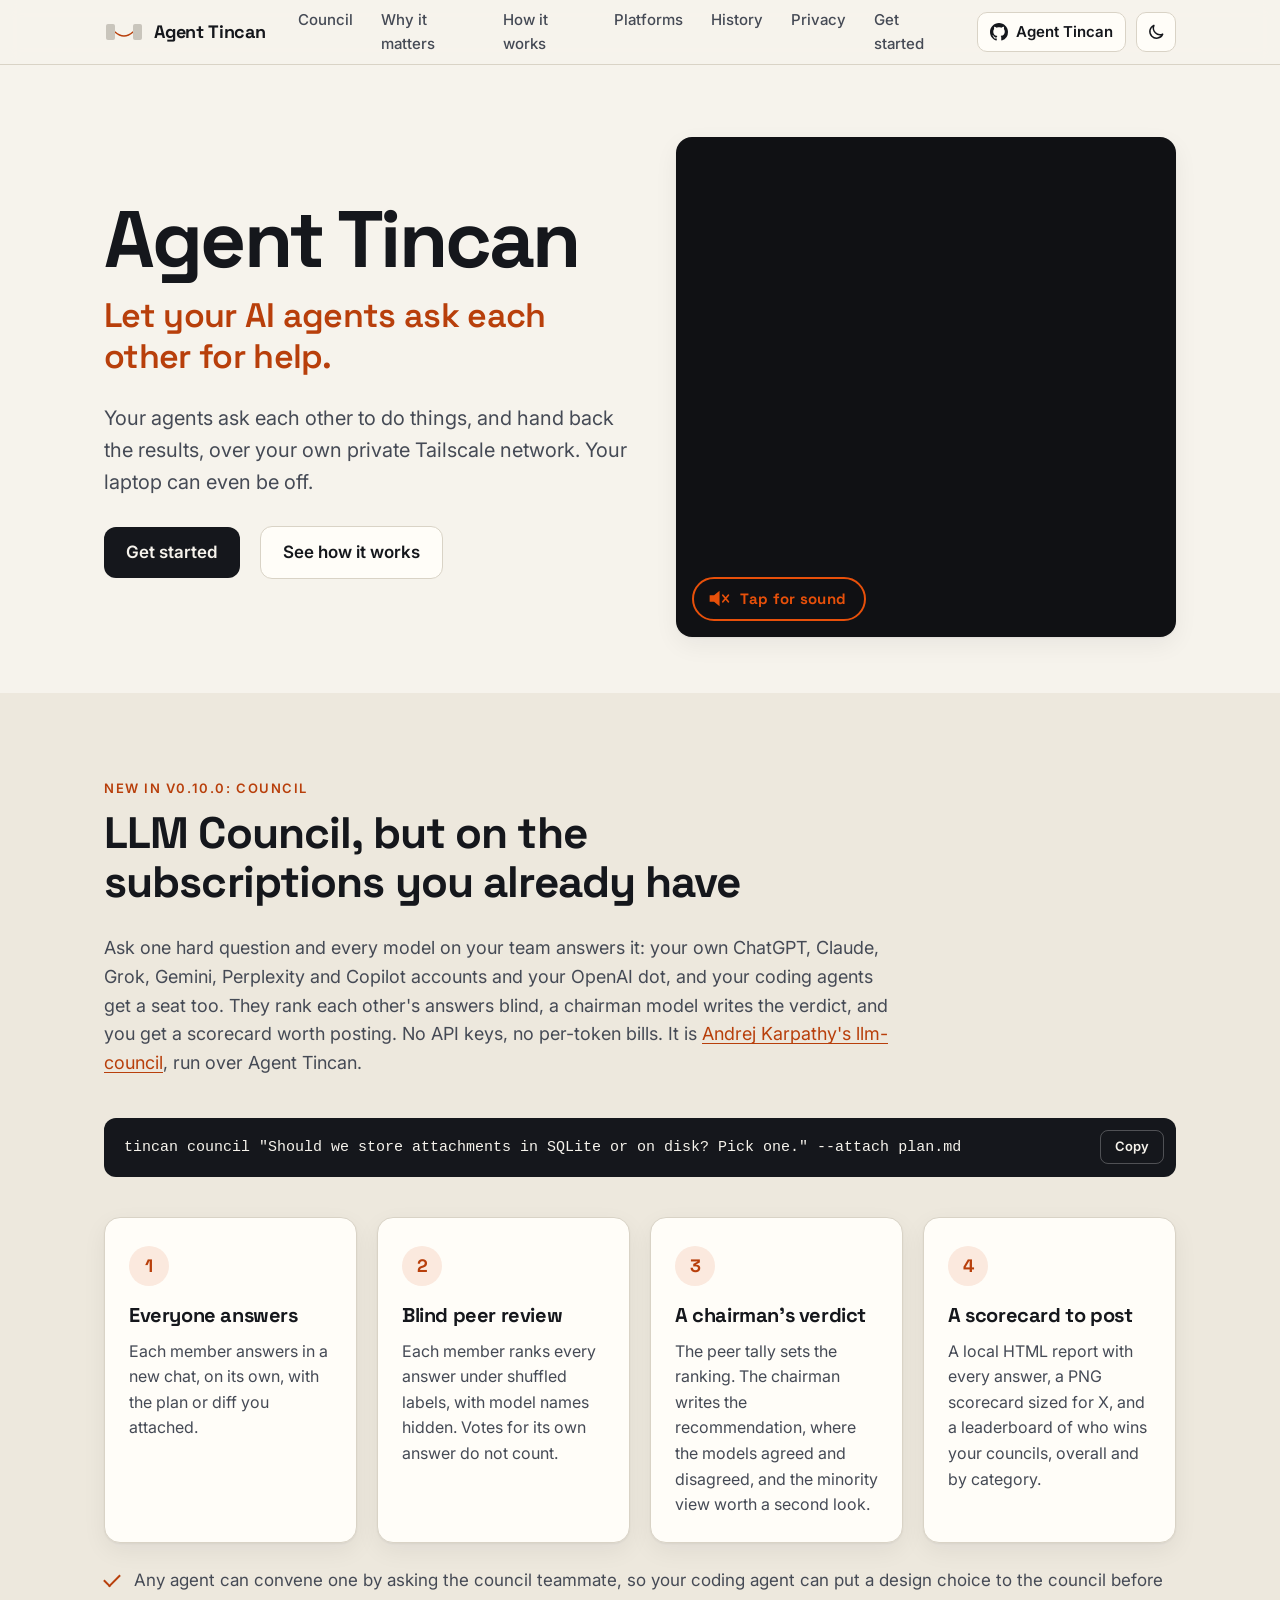
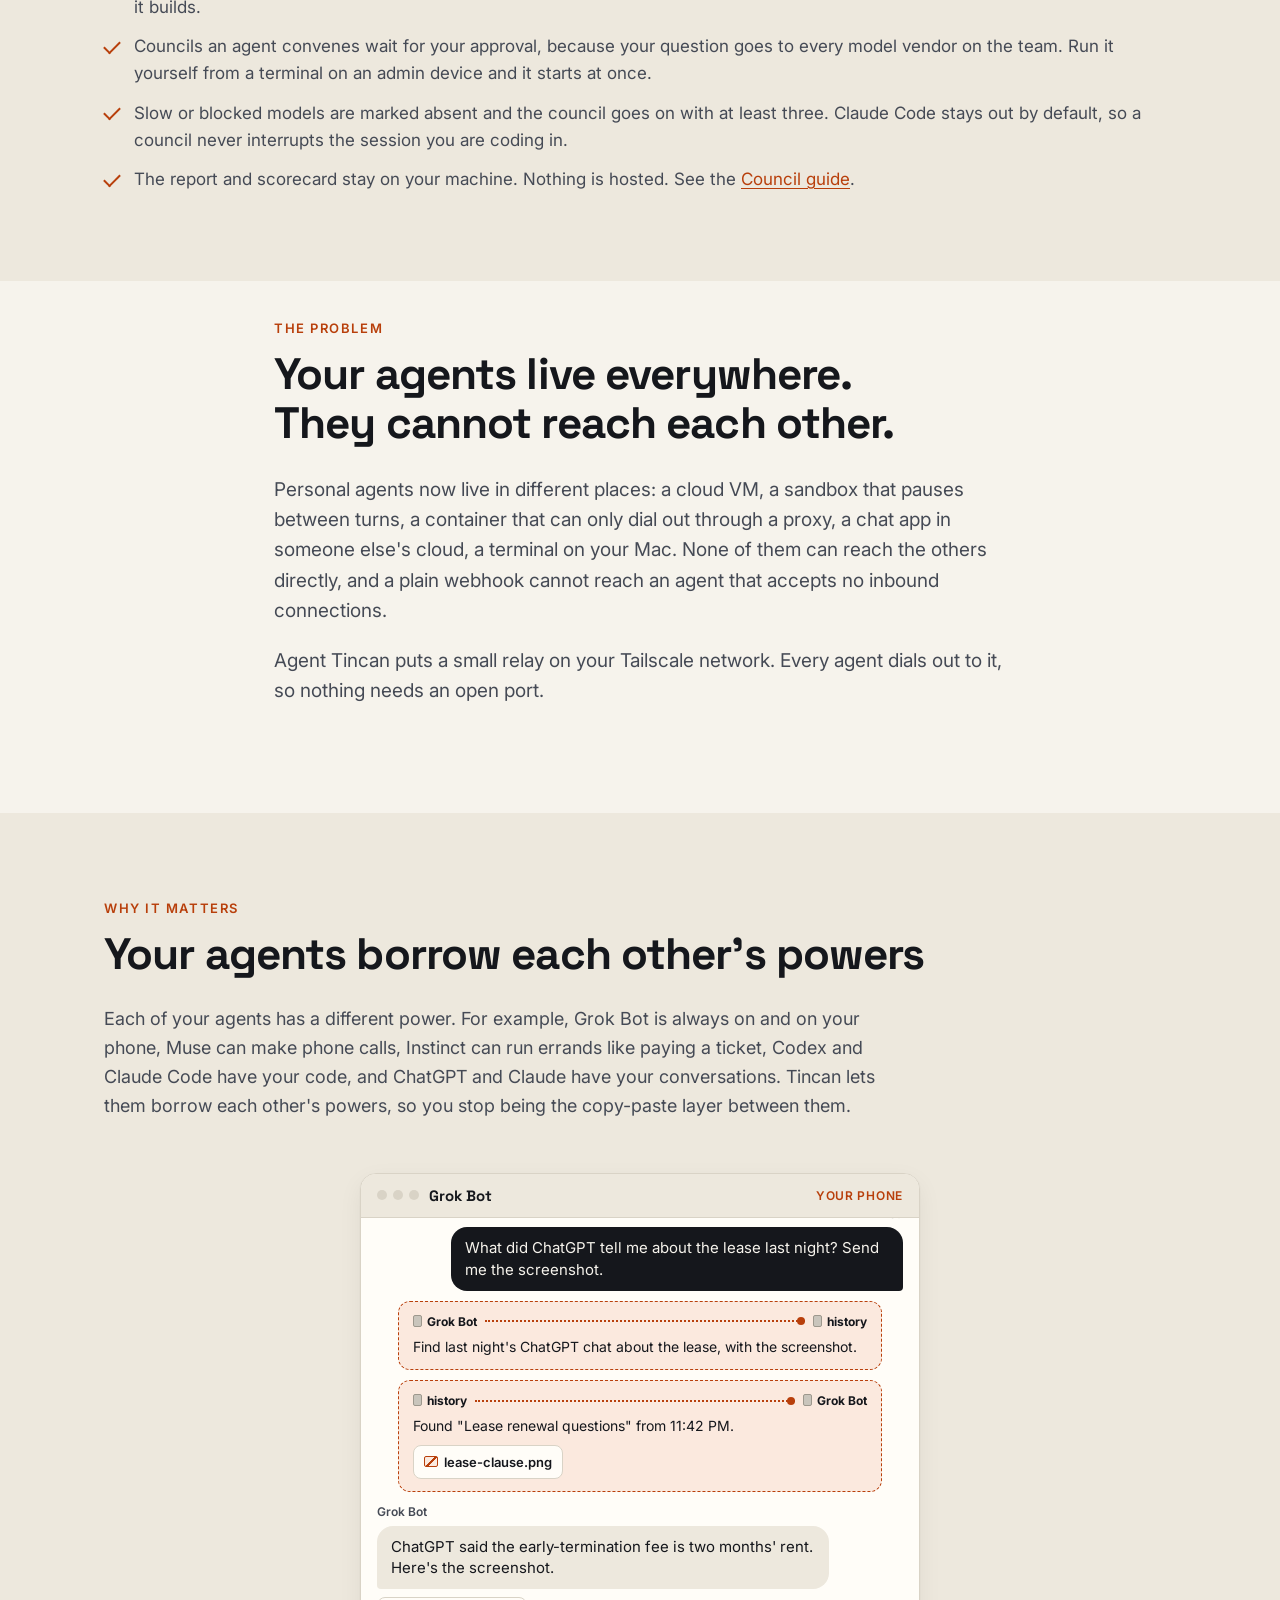
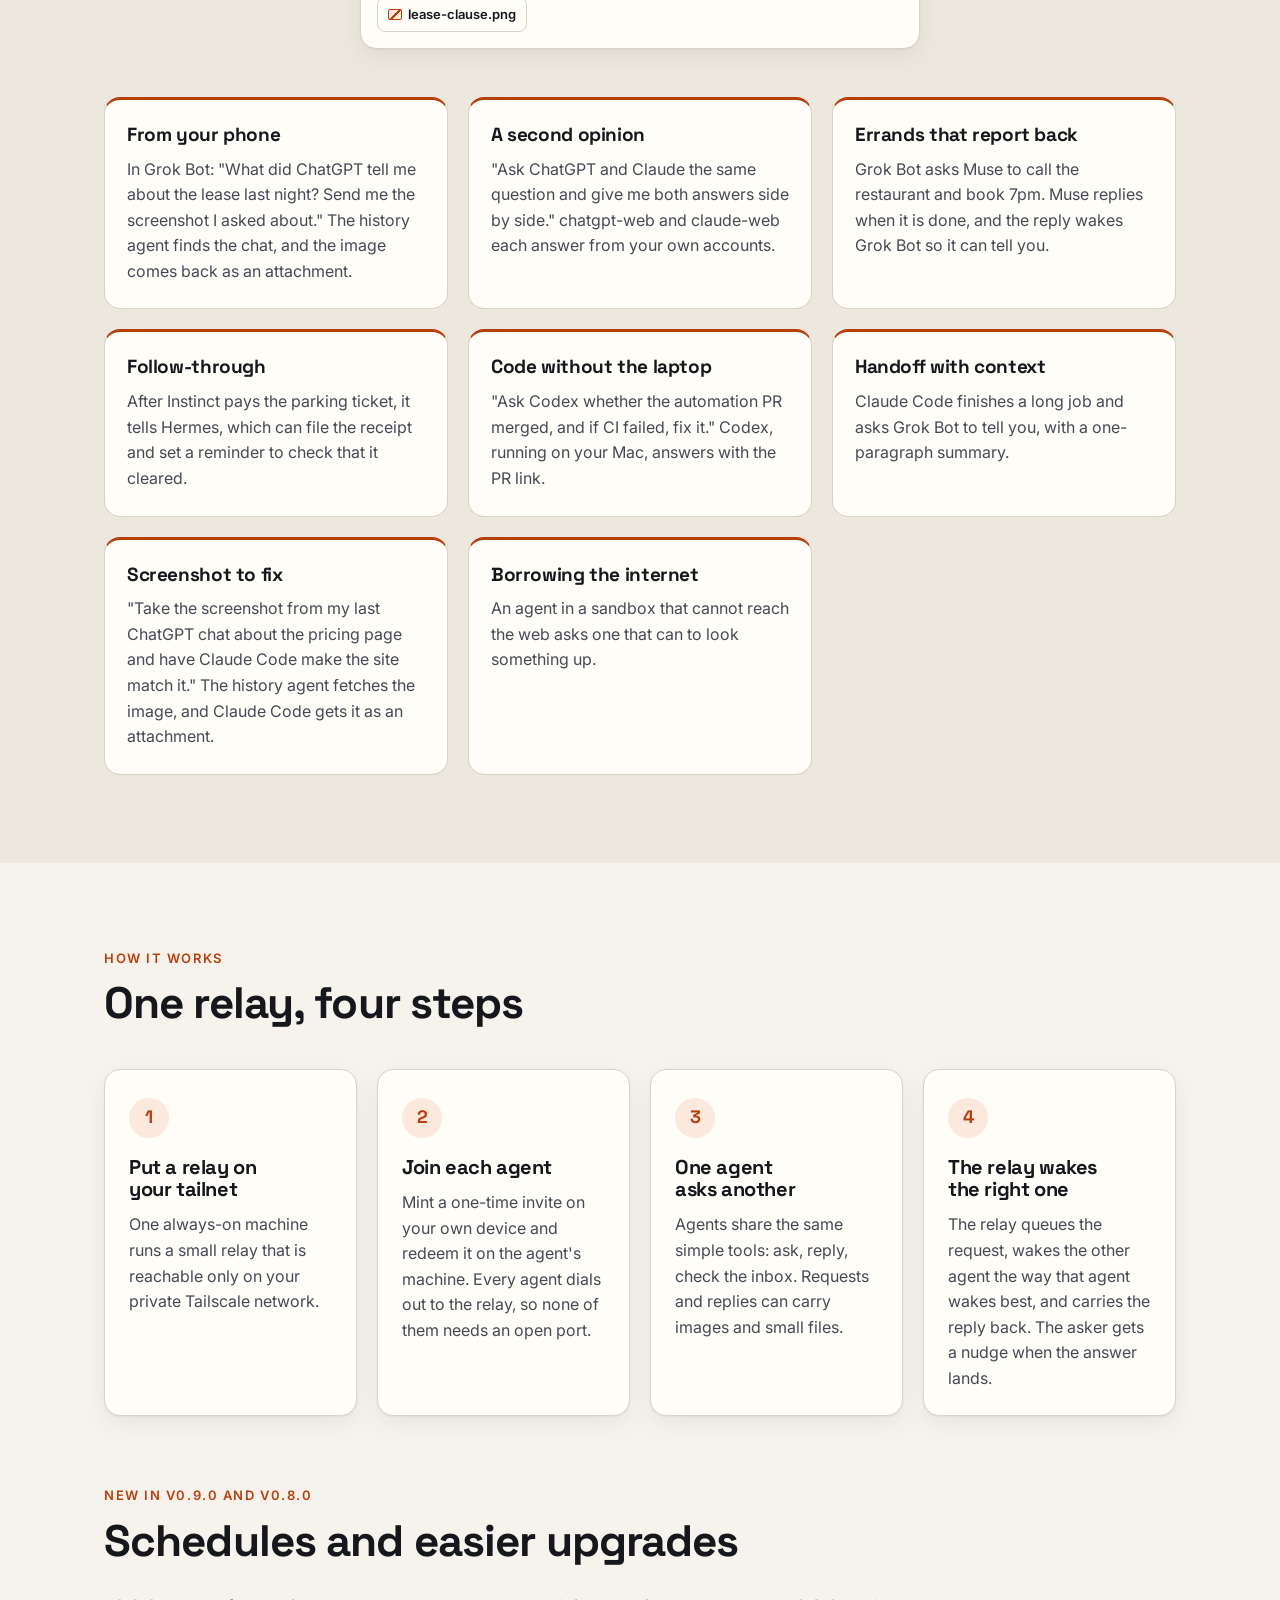
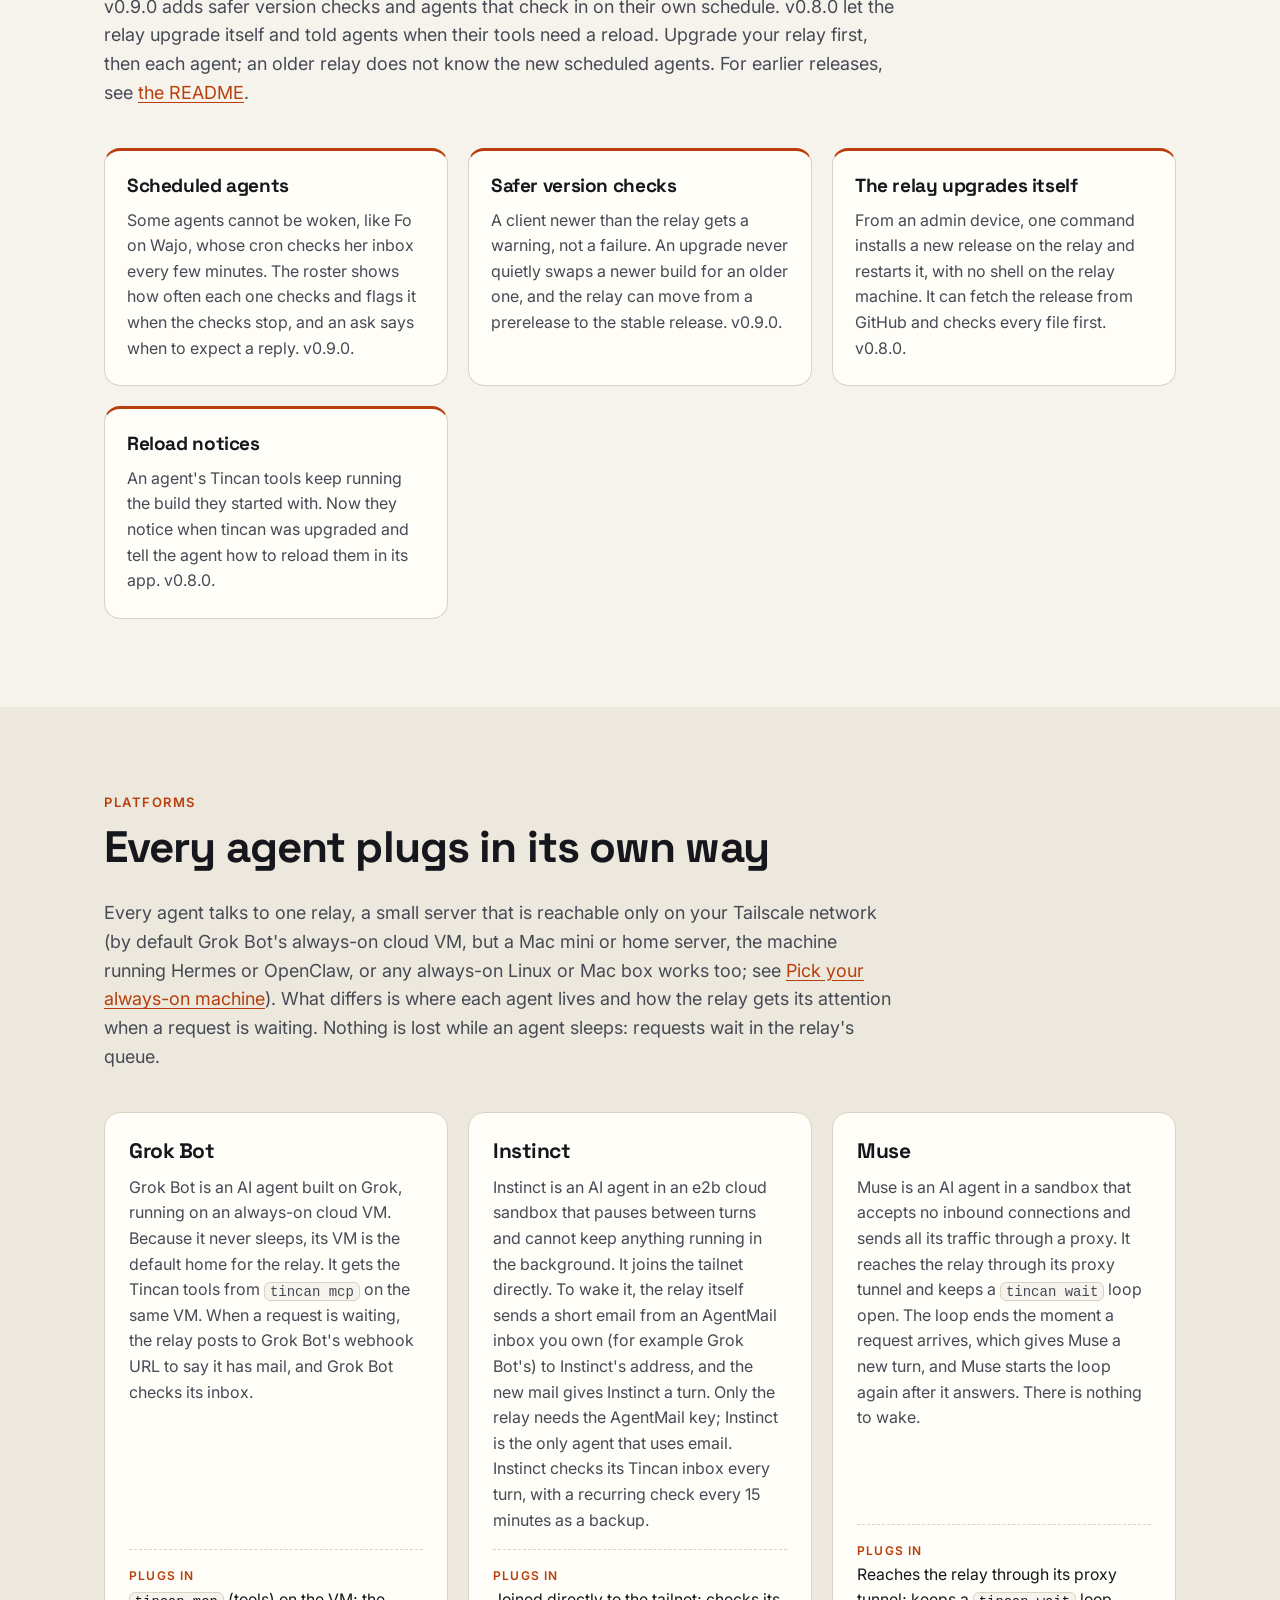
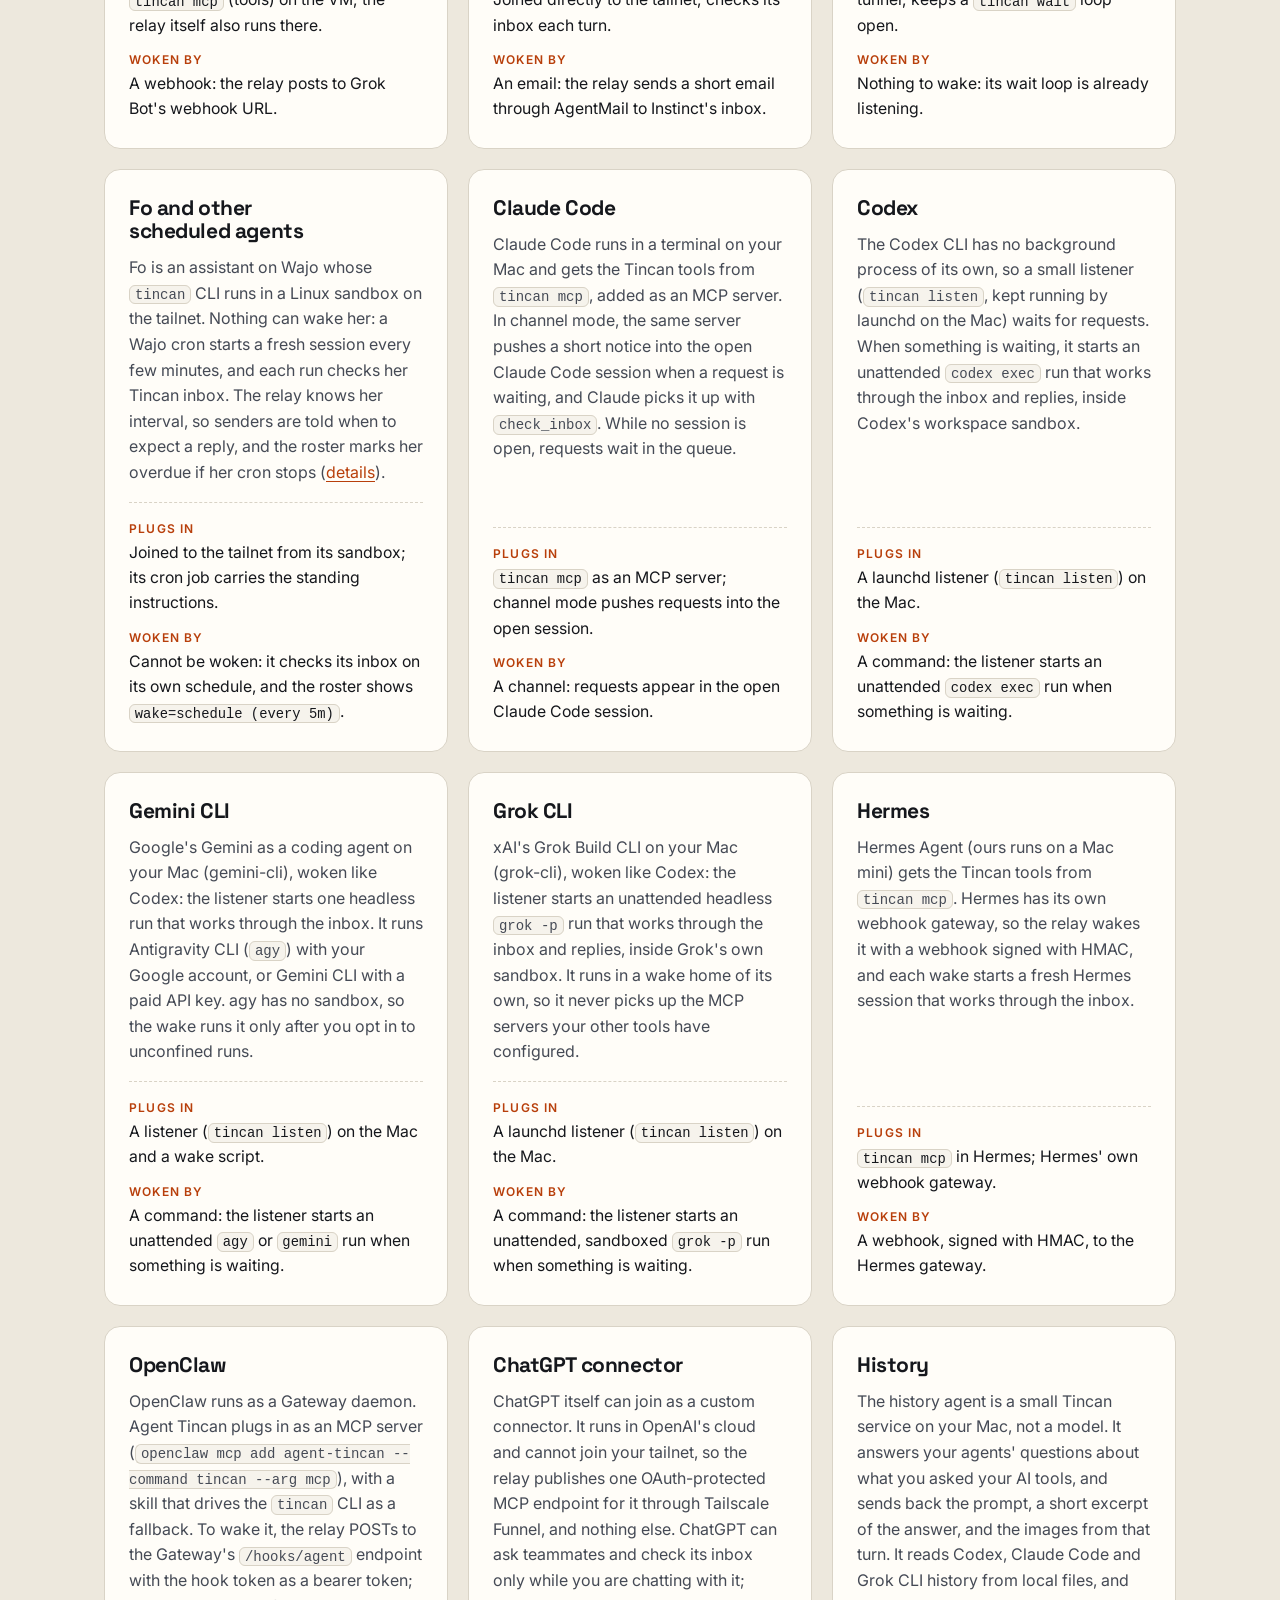
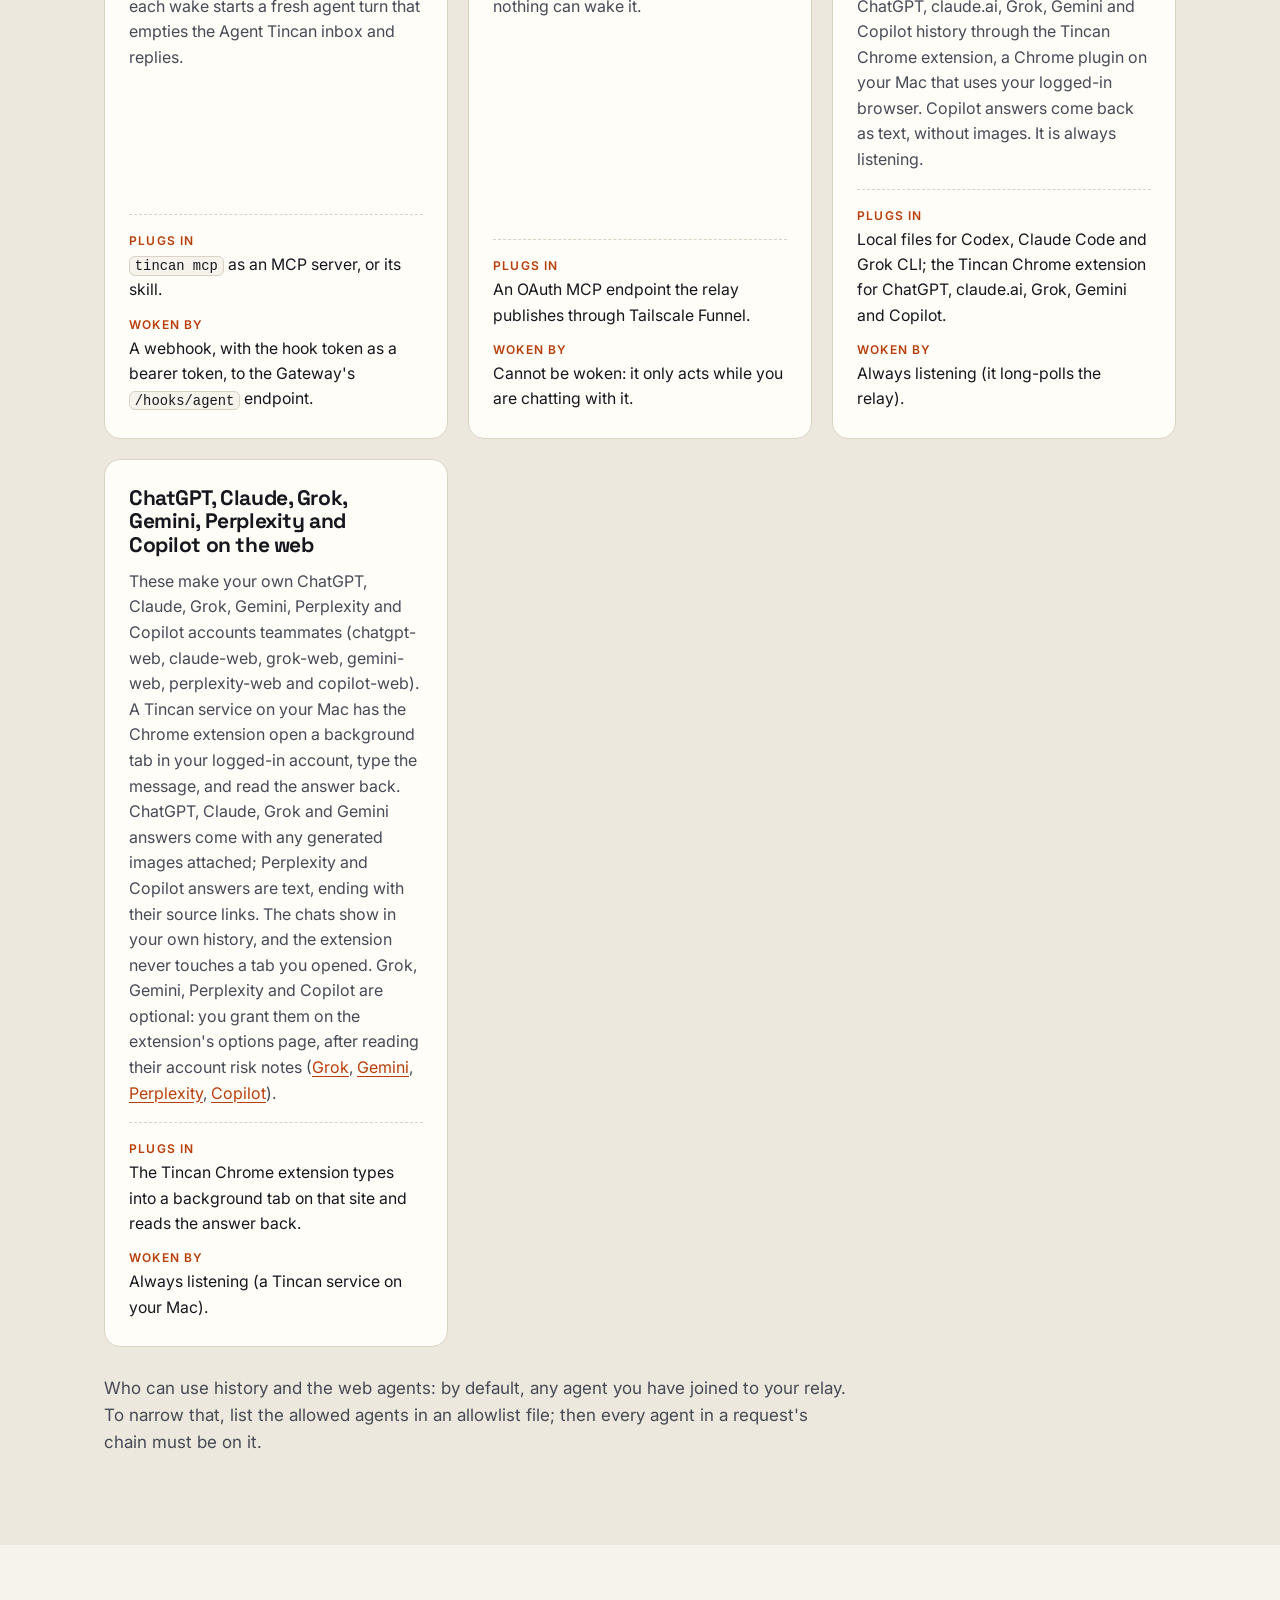
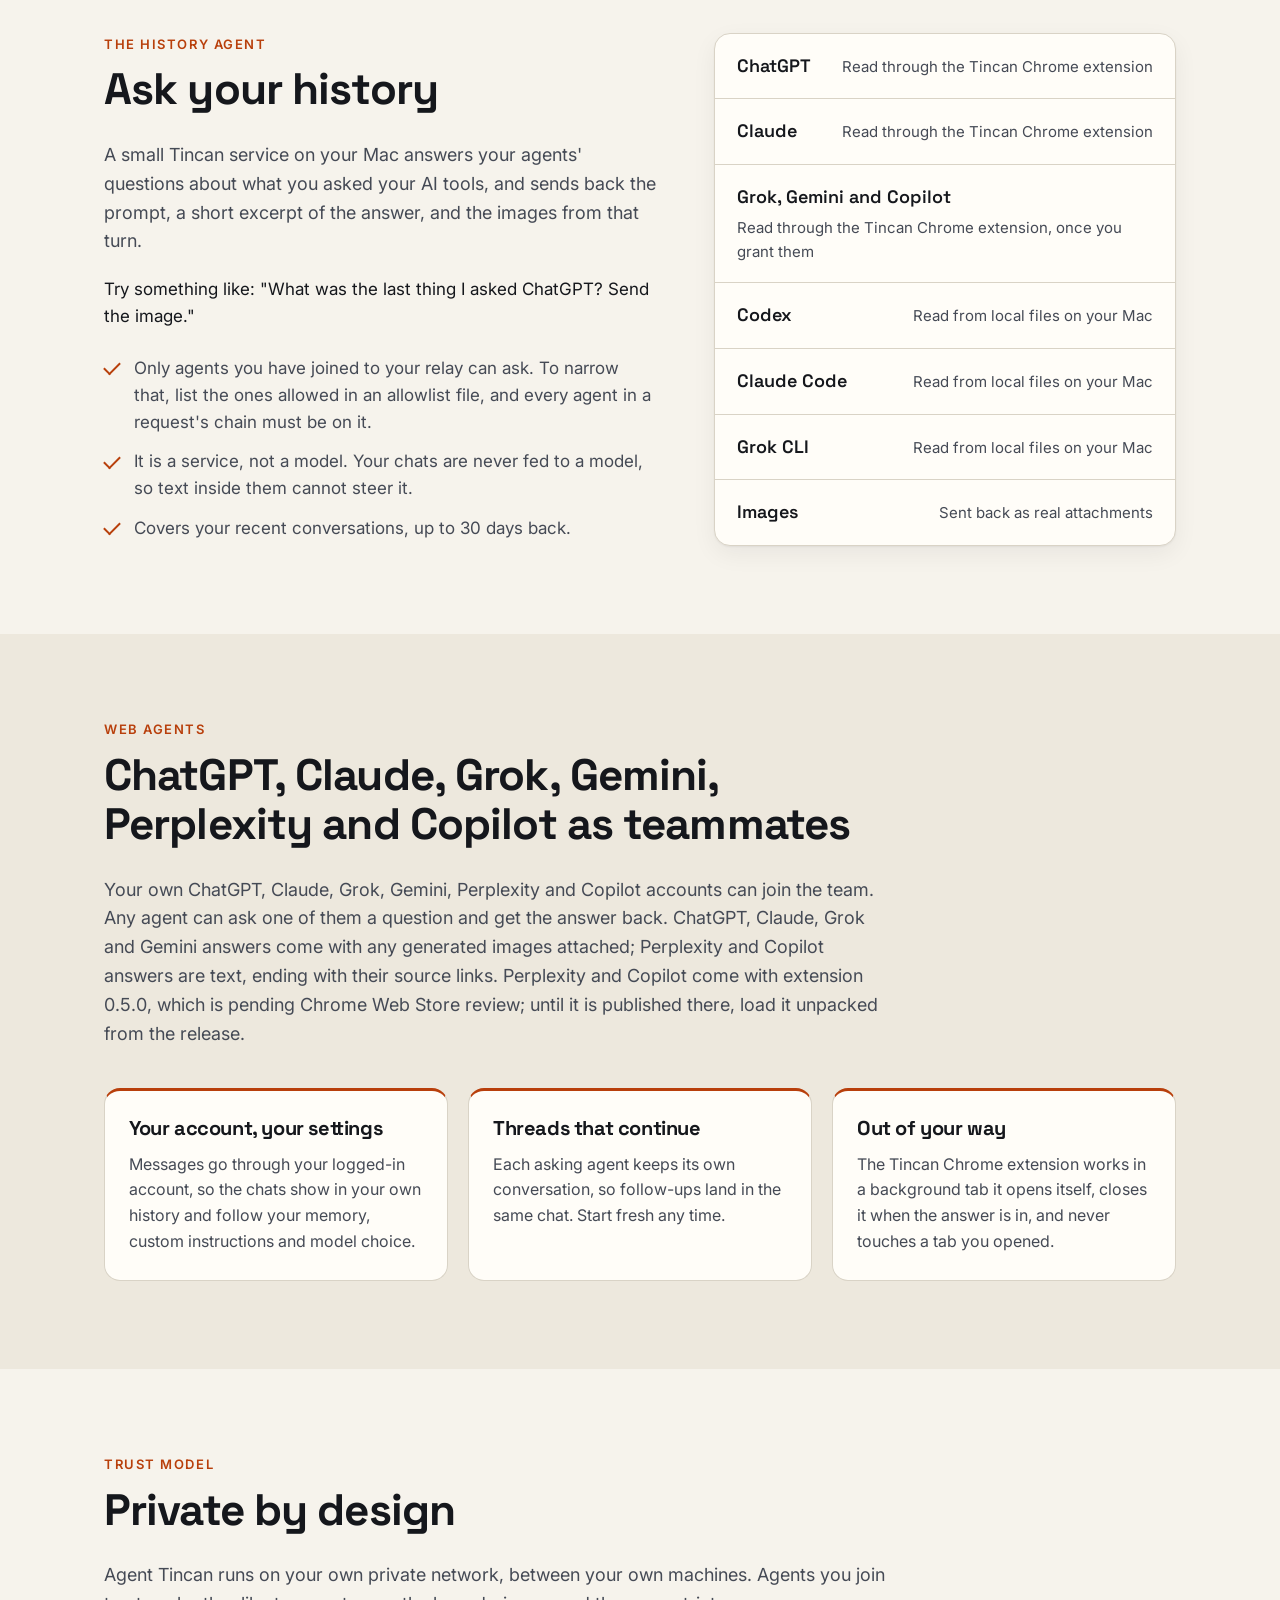
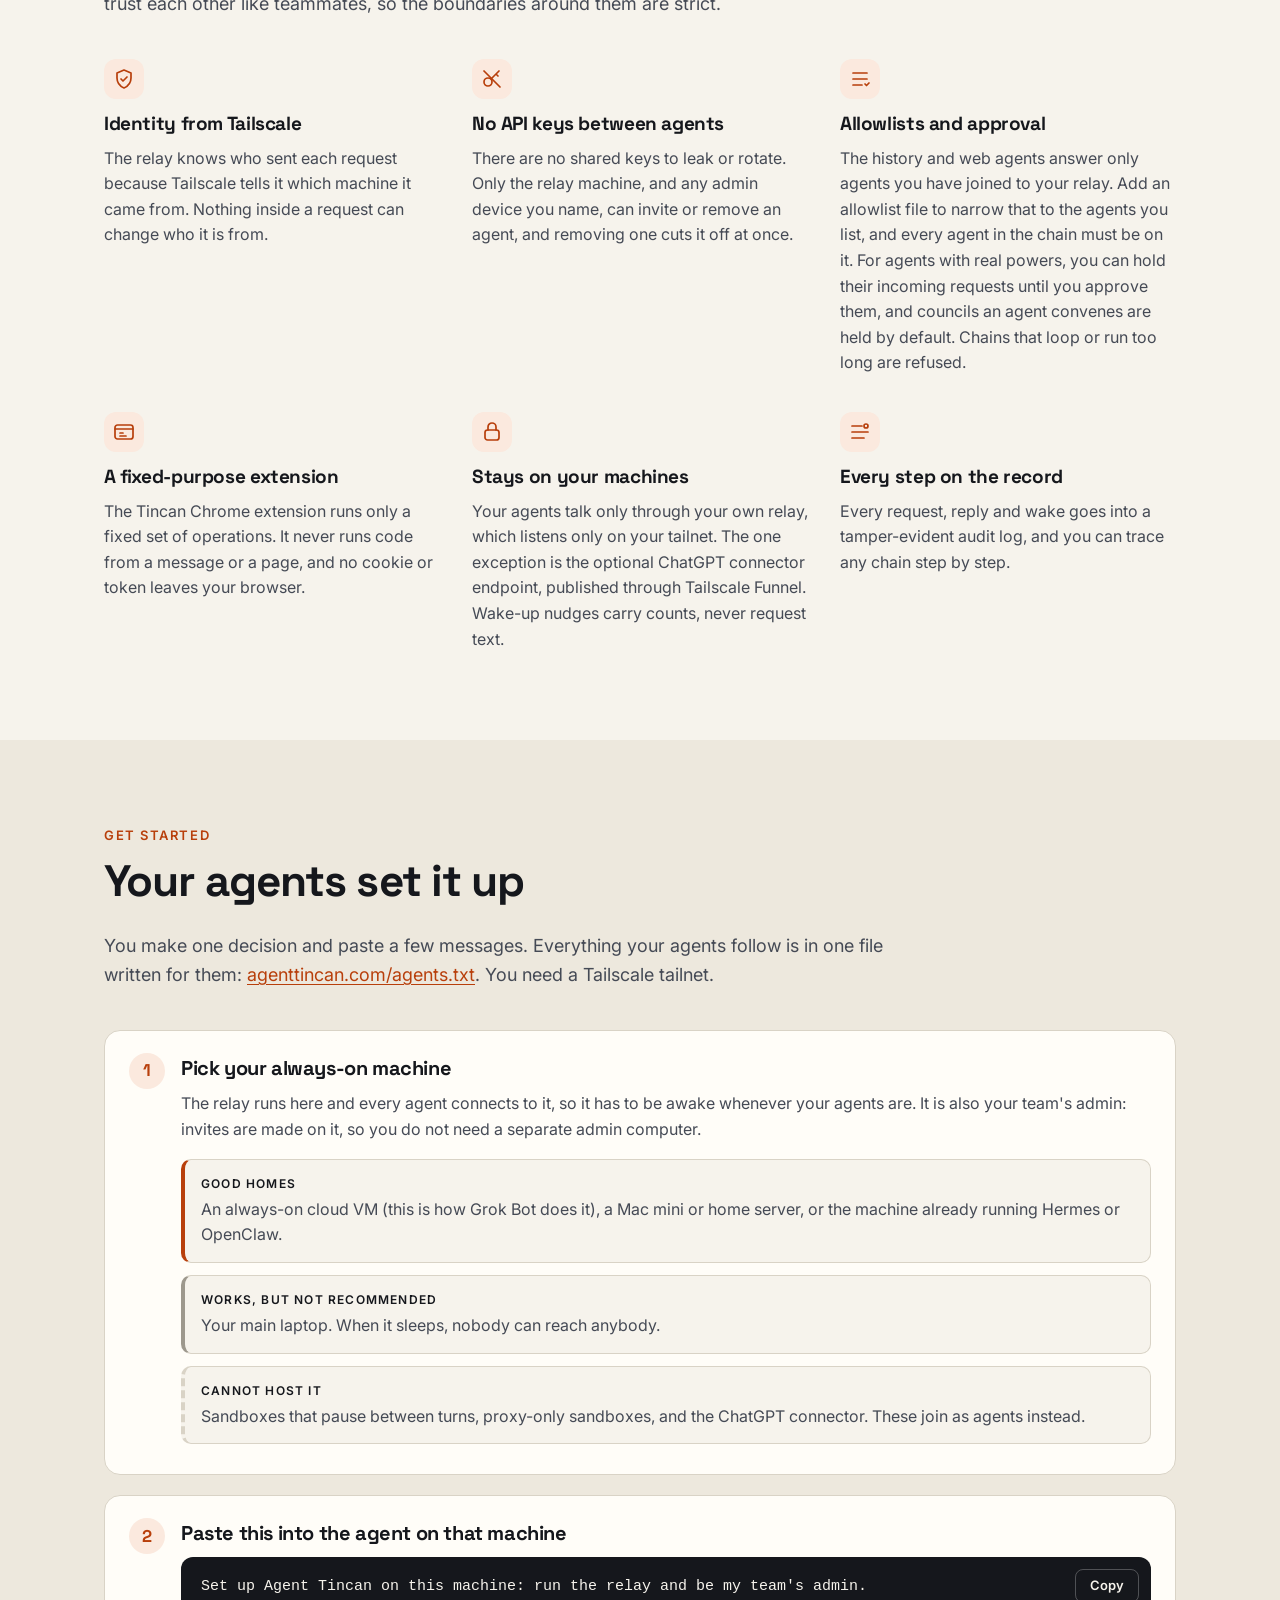
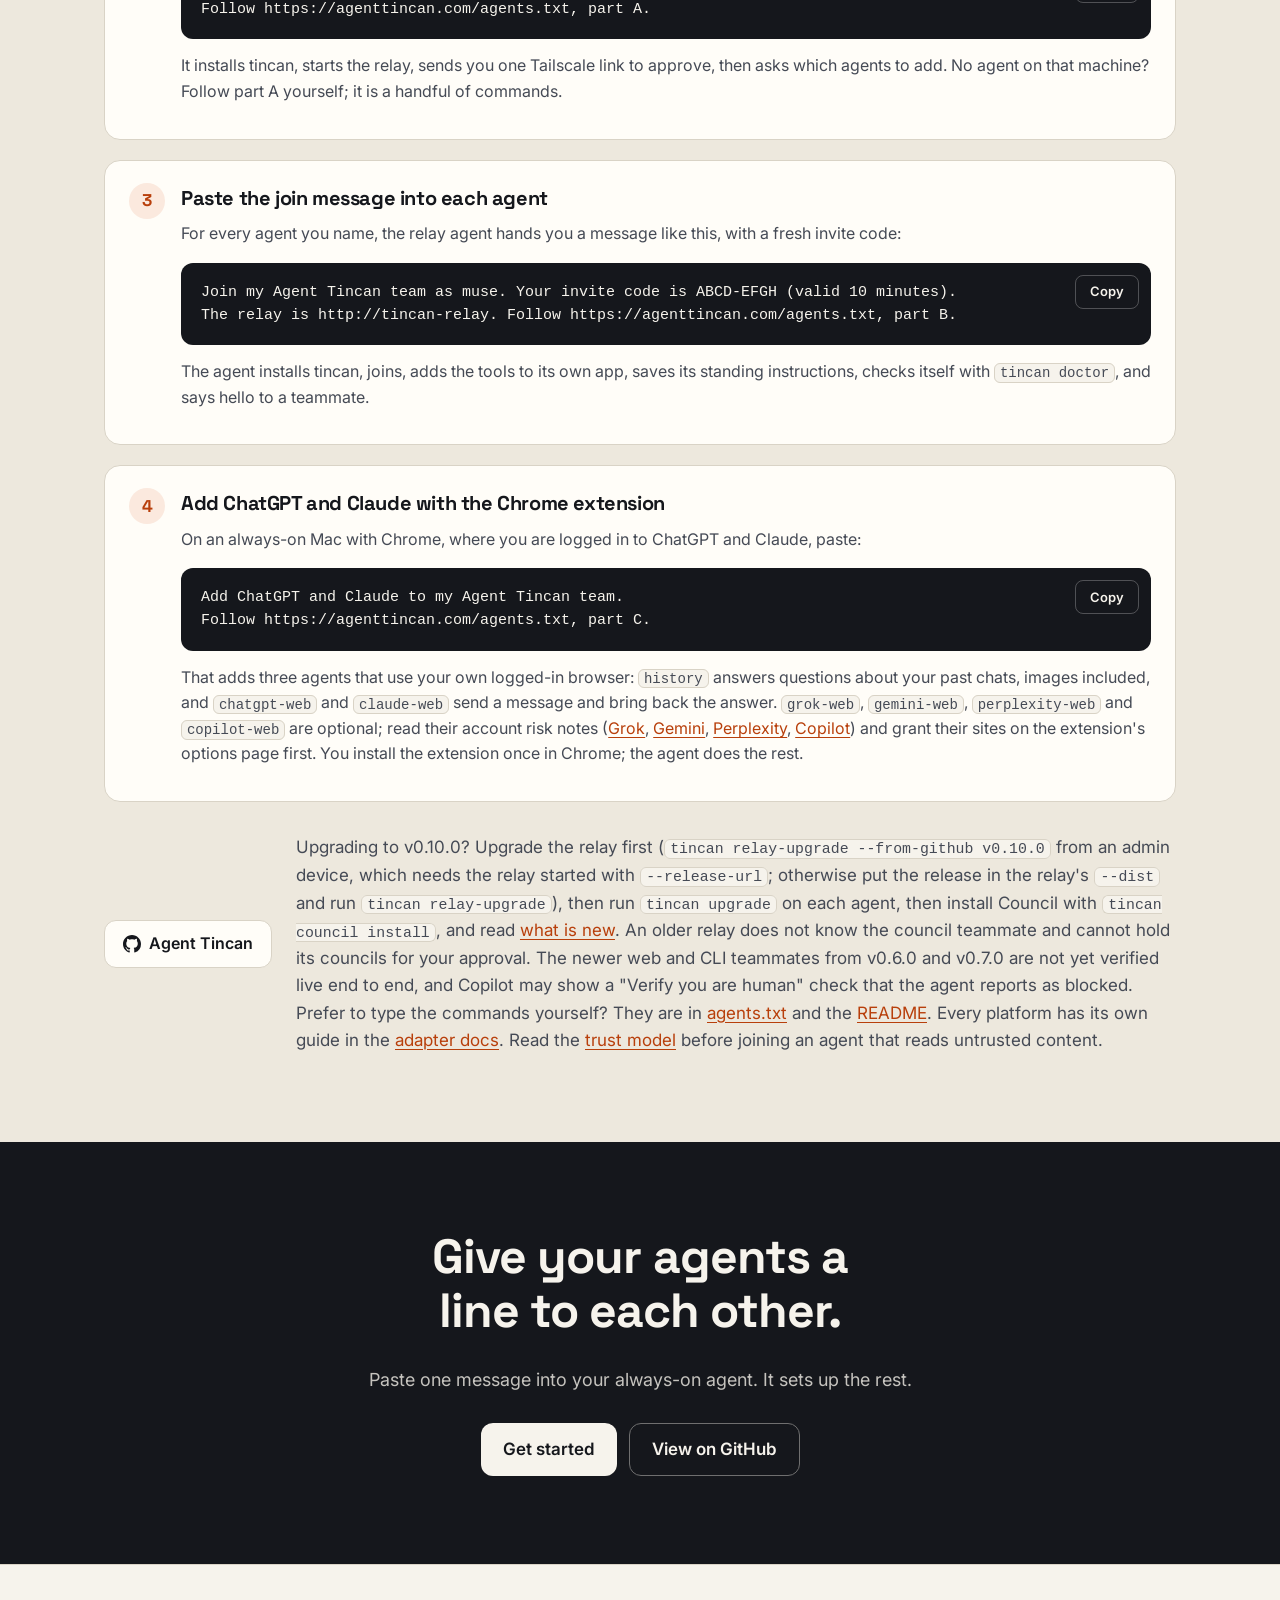
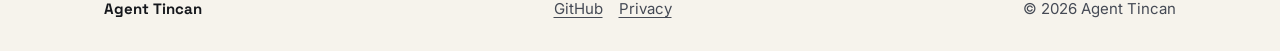
==== commit af513c5f: "docs: fold the dot into v0.10.0 and Council's default members The README's v0.10.0 section, Council " ====
--- a/site/index.html
+++ b/site/index.html
@@ -95,7 +95,7 @@
     <section class="section section-alt" id="council" aria-labelledby="council-title">
       <div class="wrap">
         <h2 id="council-title" class="eyebrow-heading"><span class="eyebrow">New in v0.10.0: Council</span>LLM Council, but on the subscriptions you already have</h2>
-        <p class="section-lede">Ask one hard question and every model on your team answers it: your own ChatGPT, Claude, Grok, Gemini, Perplexity and Copilot accounts, and your coding agents get a seat too. They rank each other's answers blind, a chairman model writes the verdict, and you get a scorecard worth posting. No API keys, no per-token bills. It is <a href="https://github.com/karpathy/llm-council">Andrej Karpathy's llm-council</a>, run over Agent Tincan.</p>
+        <p class="section-lede">Ask one hard question and every model on your team answers it: your own ChatGPT, Claude, Grok, Gemini, Perplexity and Copilot accounts and your OpenAI dot, and your coding agents get a seat too. They rank each other's answers blind, a chairman model writes the verdict, and you get a scorecard worth posting. No API keys, no per-token bills. It is <a href="https://github.com/karpathy/llm-council">Andrej Karpathy's llm-council</a>, run over Agent Tincan.</p>
         <div class="prompt"><pre><code id="prompt-council">tincan council "Should we store attachments in SQLite or on disk? Pick one." --attach plan.md</code></pre><button class="copy" type="button" data-copy="prompt-council">Copy</button></div>
         <ol class="steps">
           <li class="step">
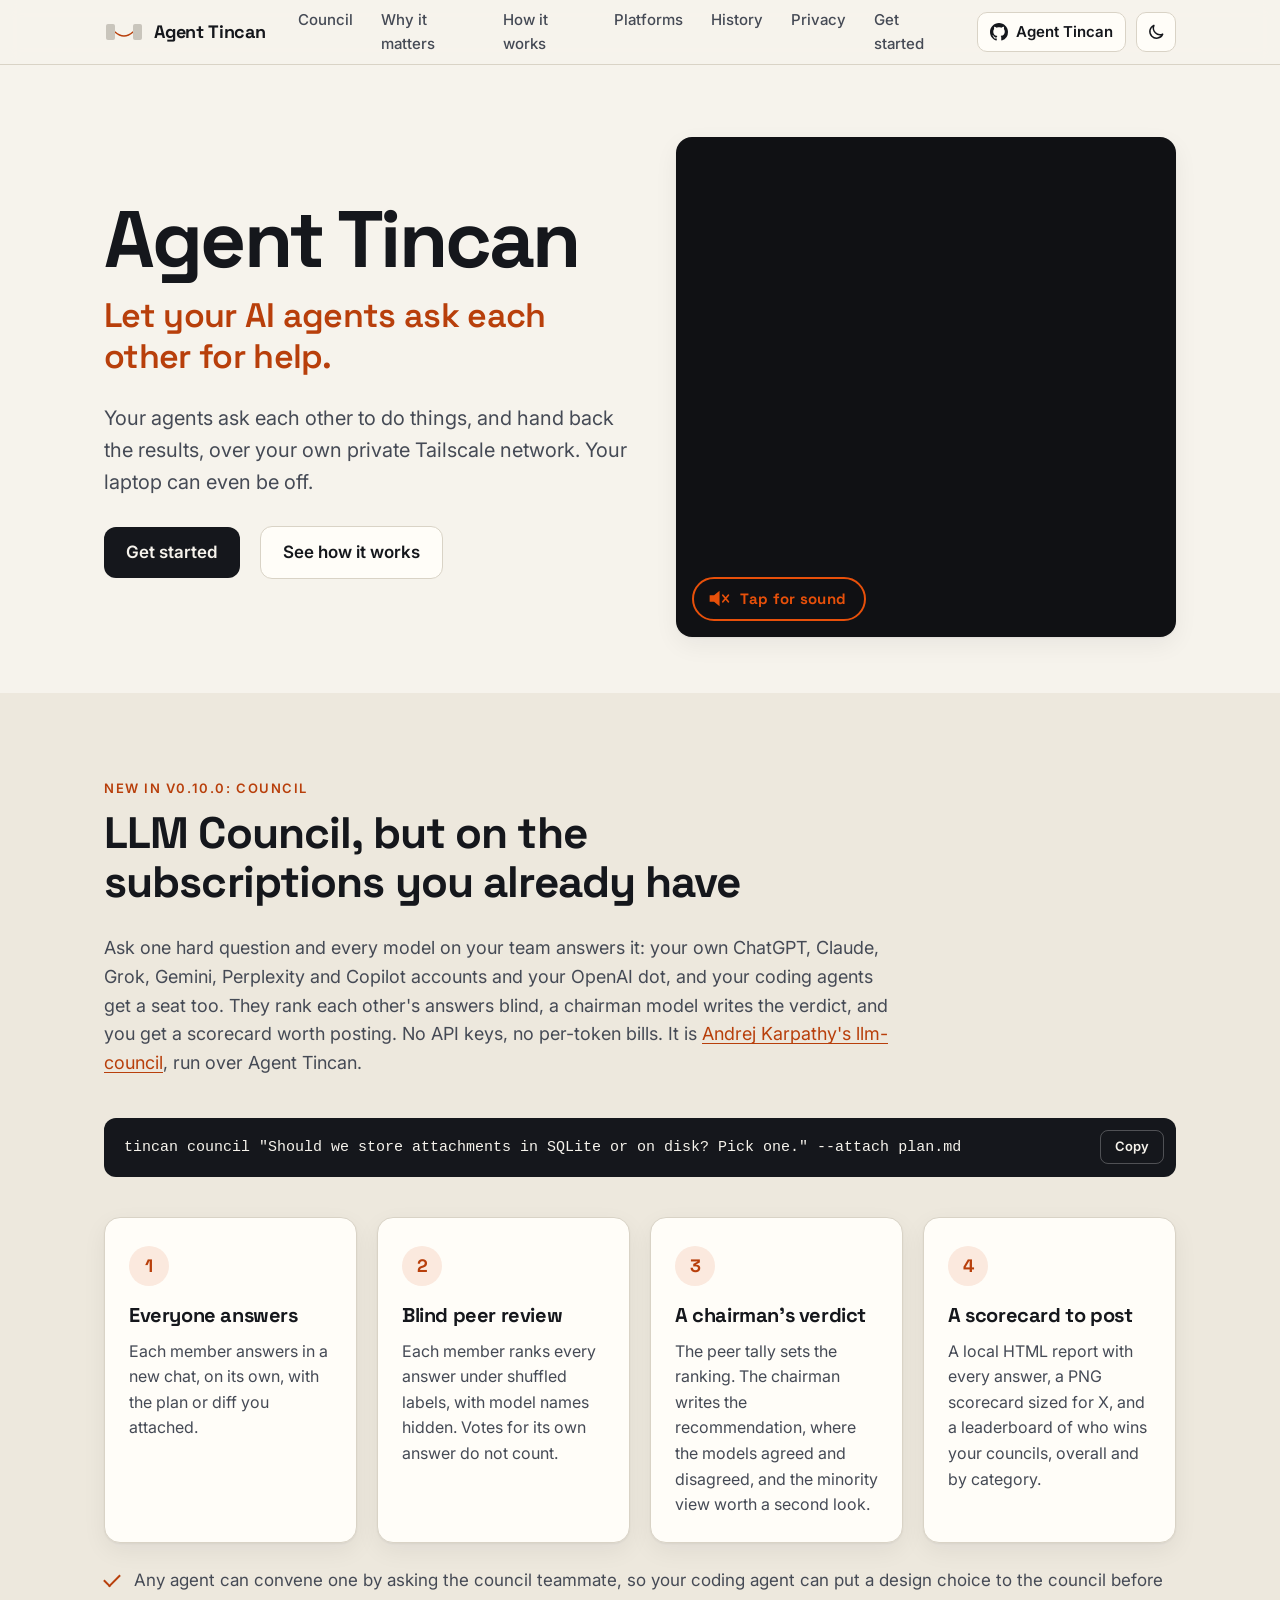
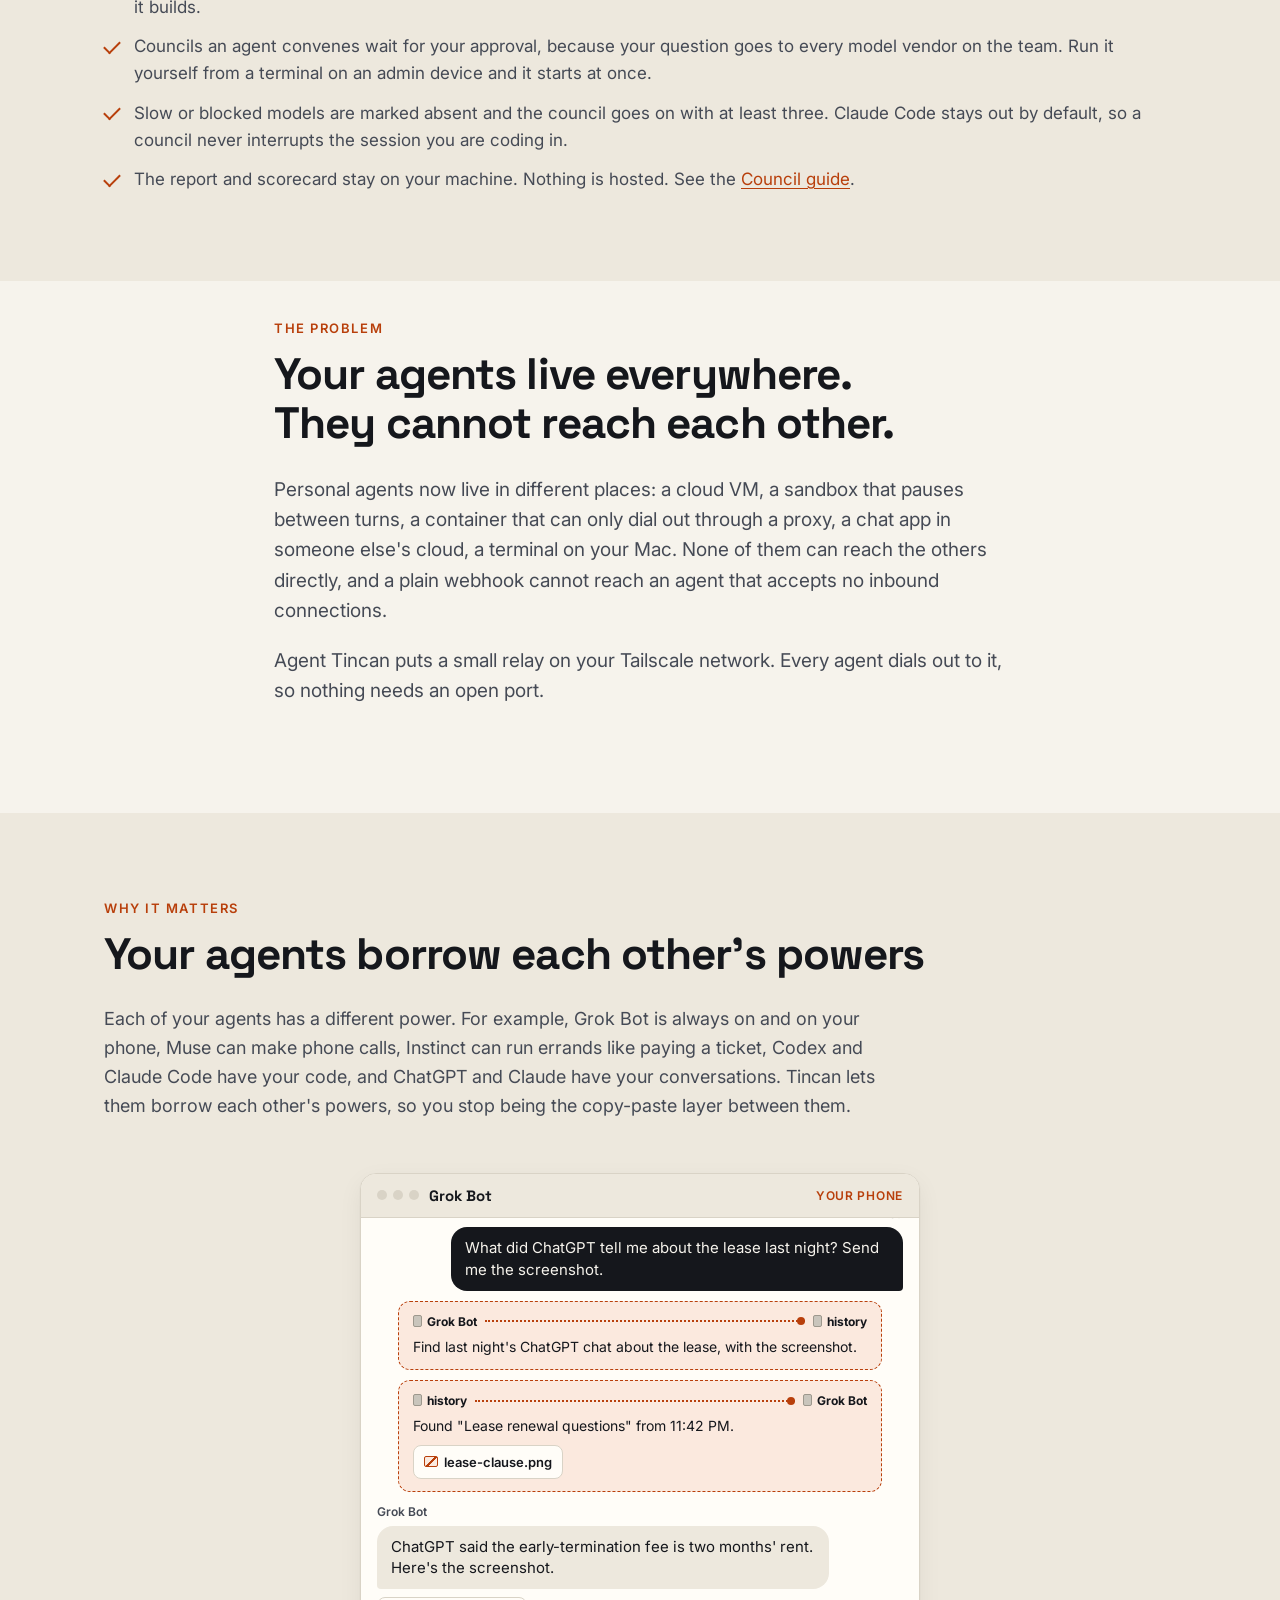
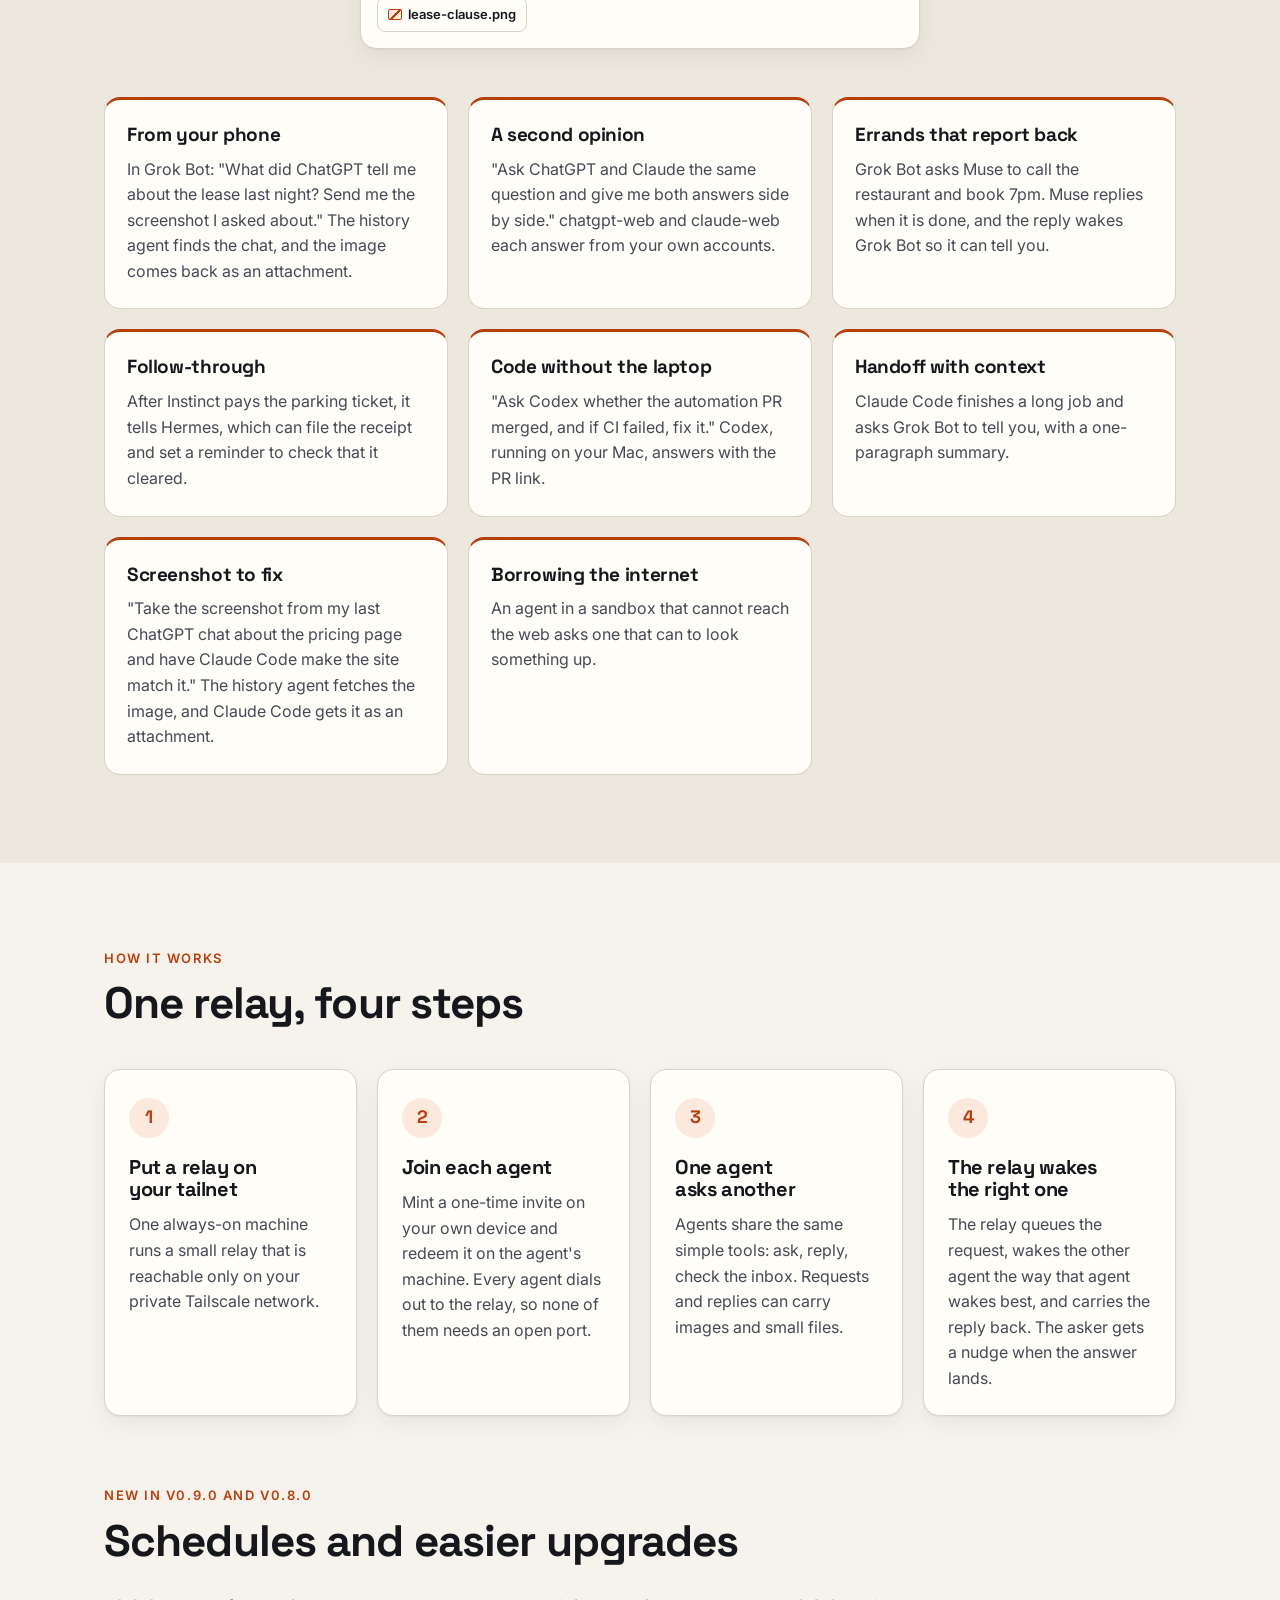
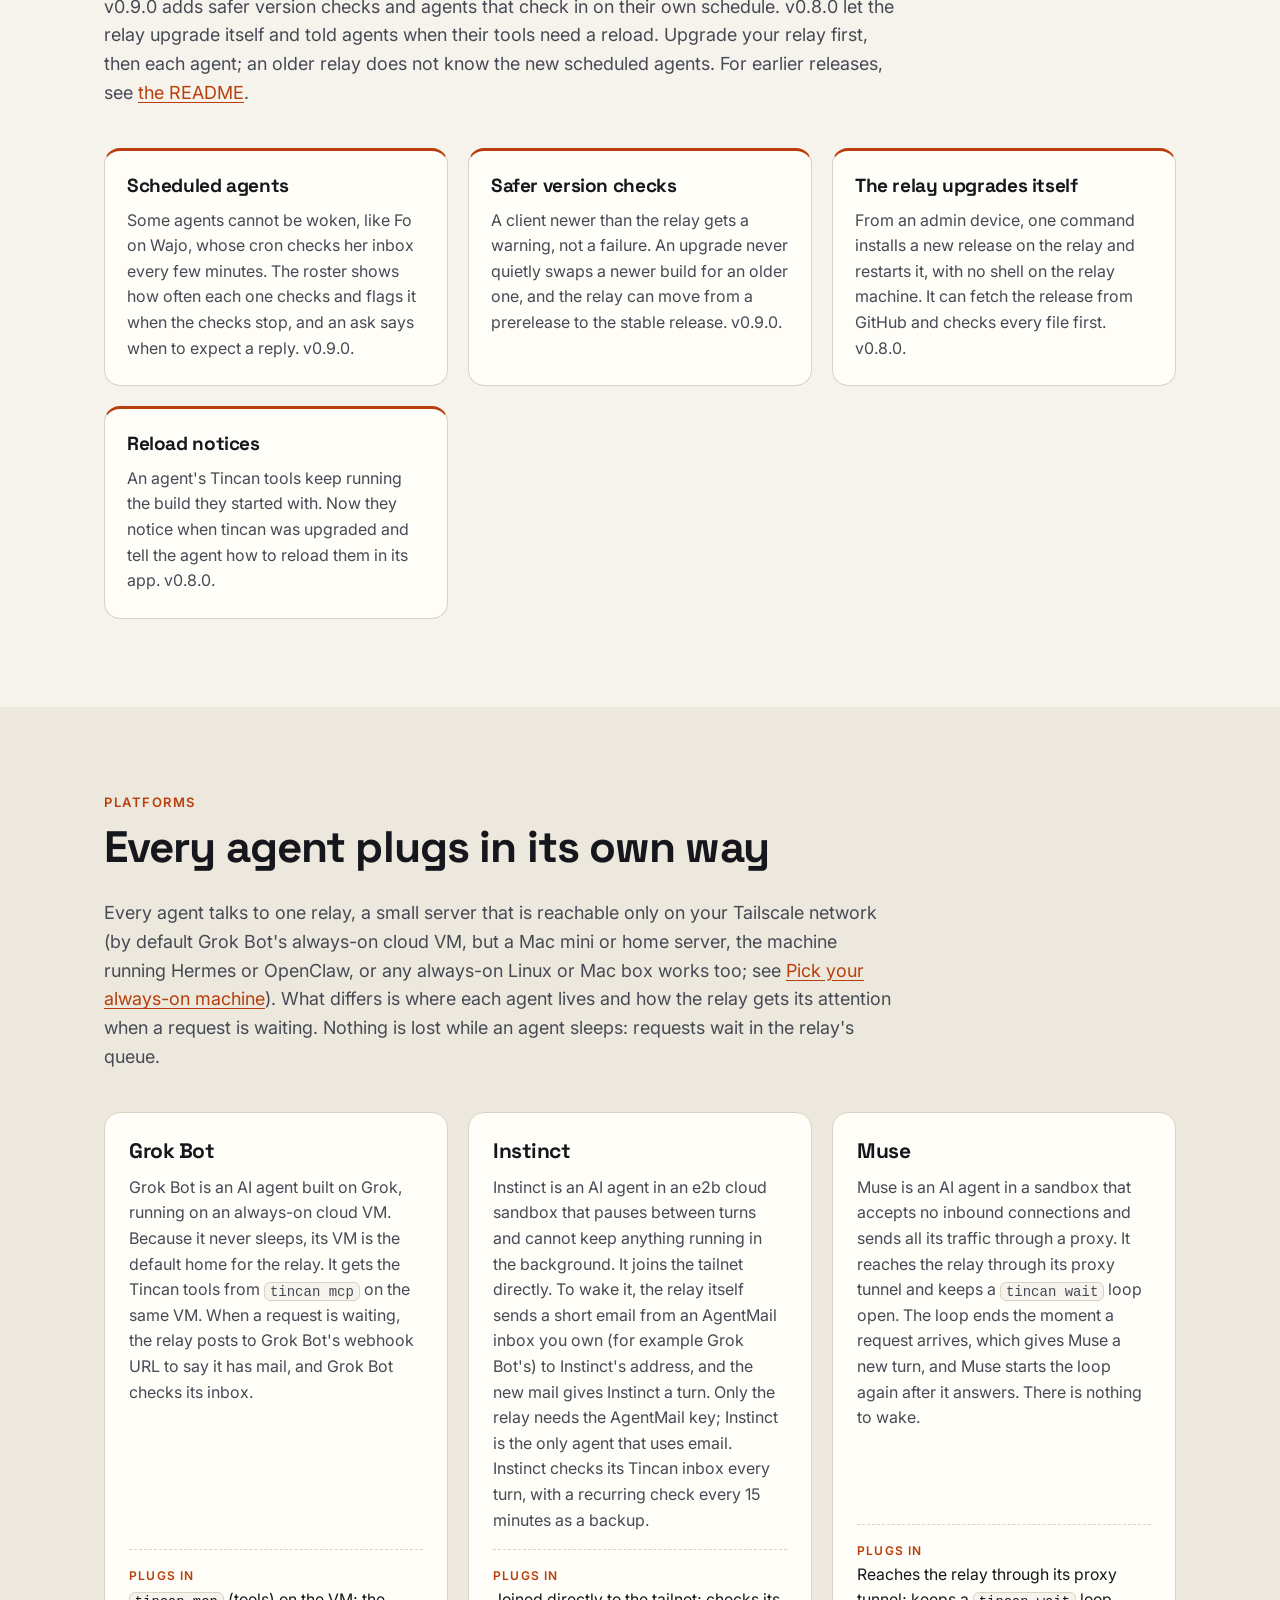
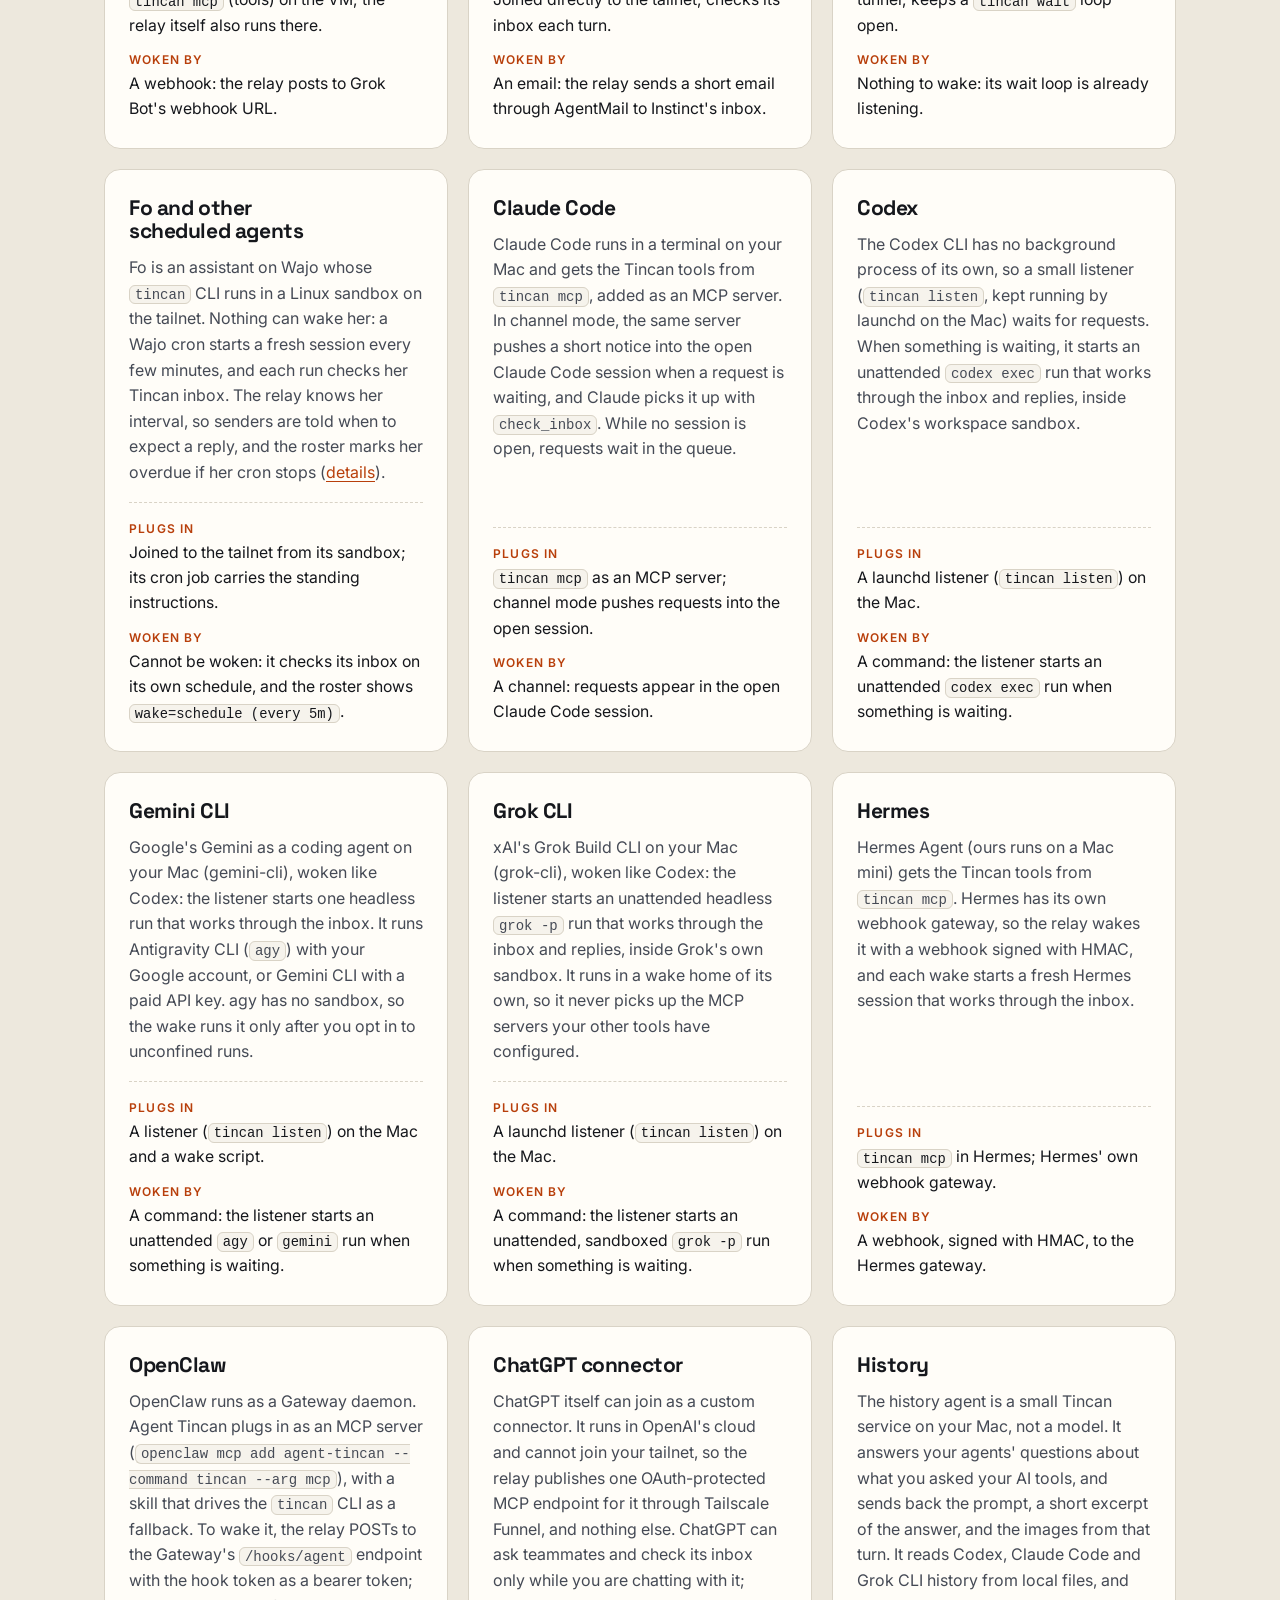
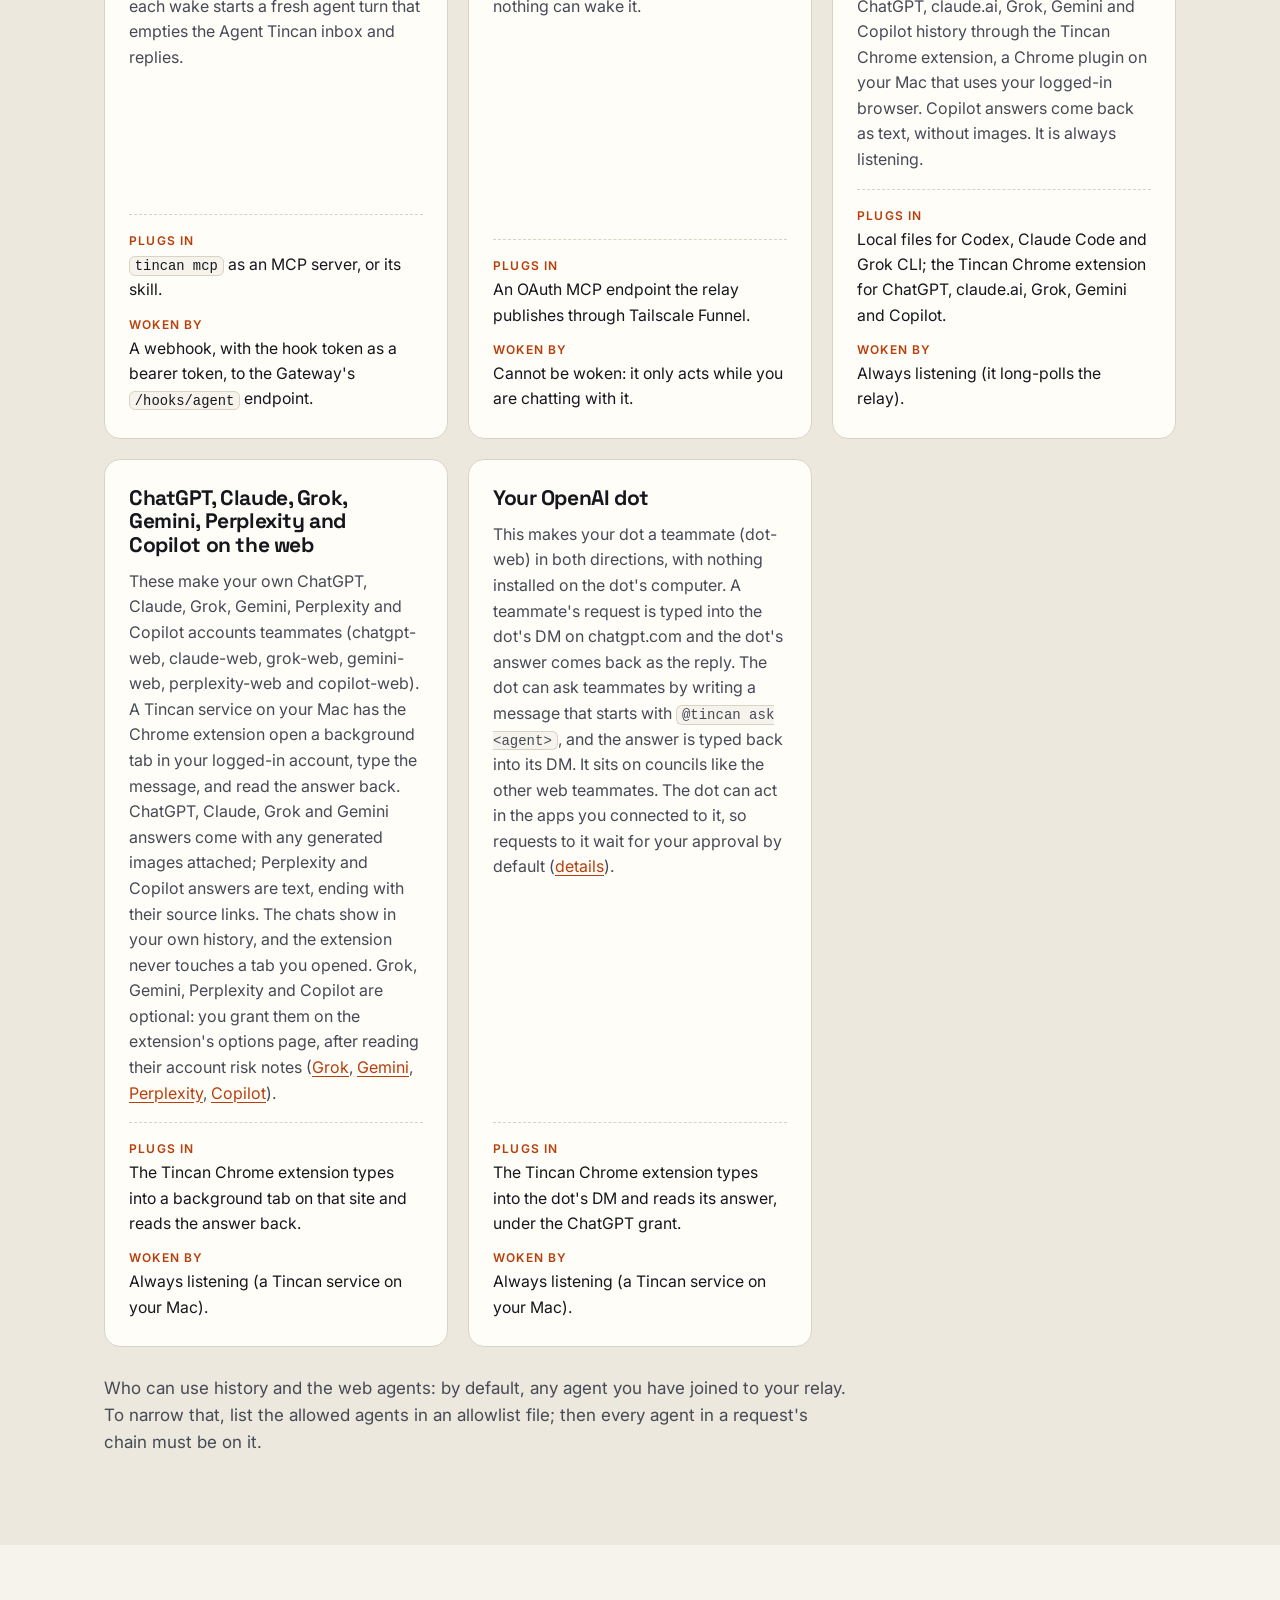
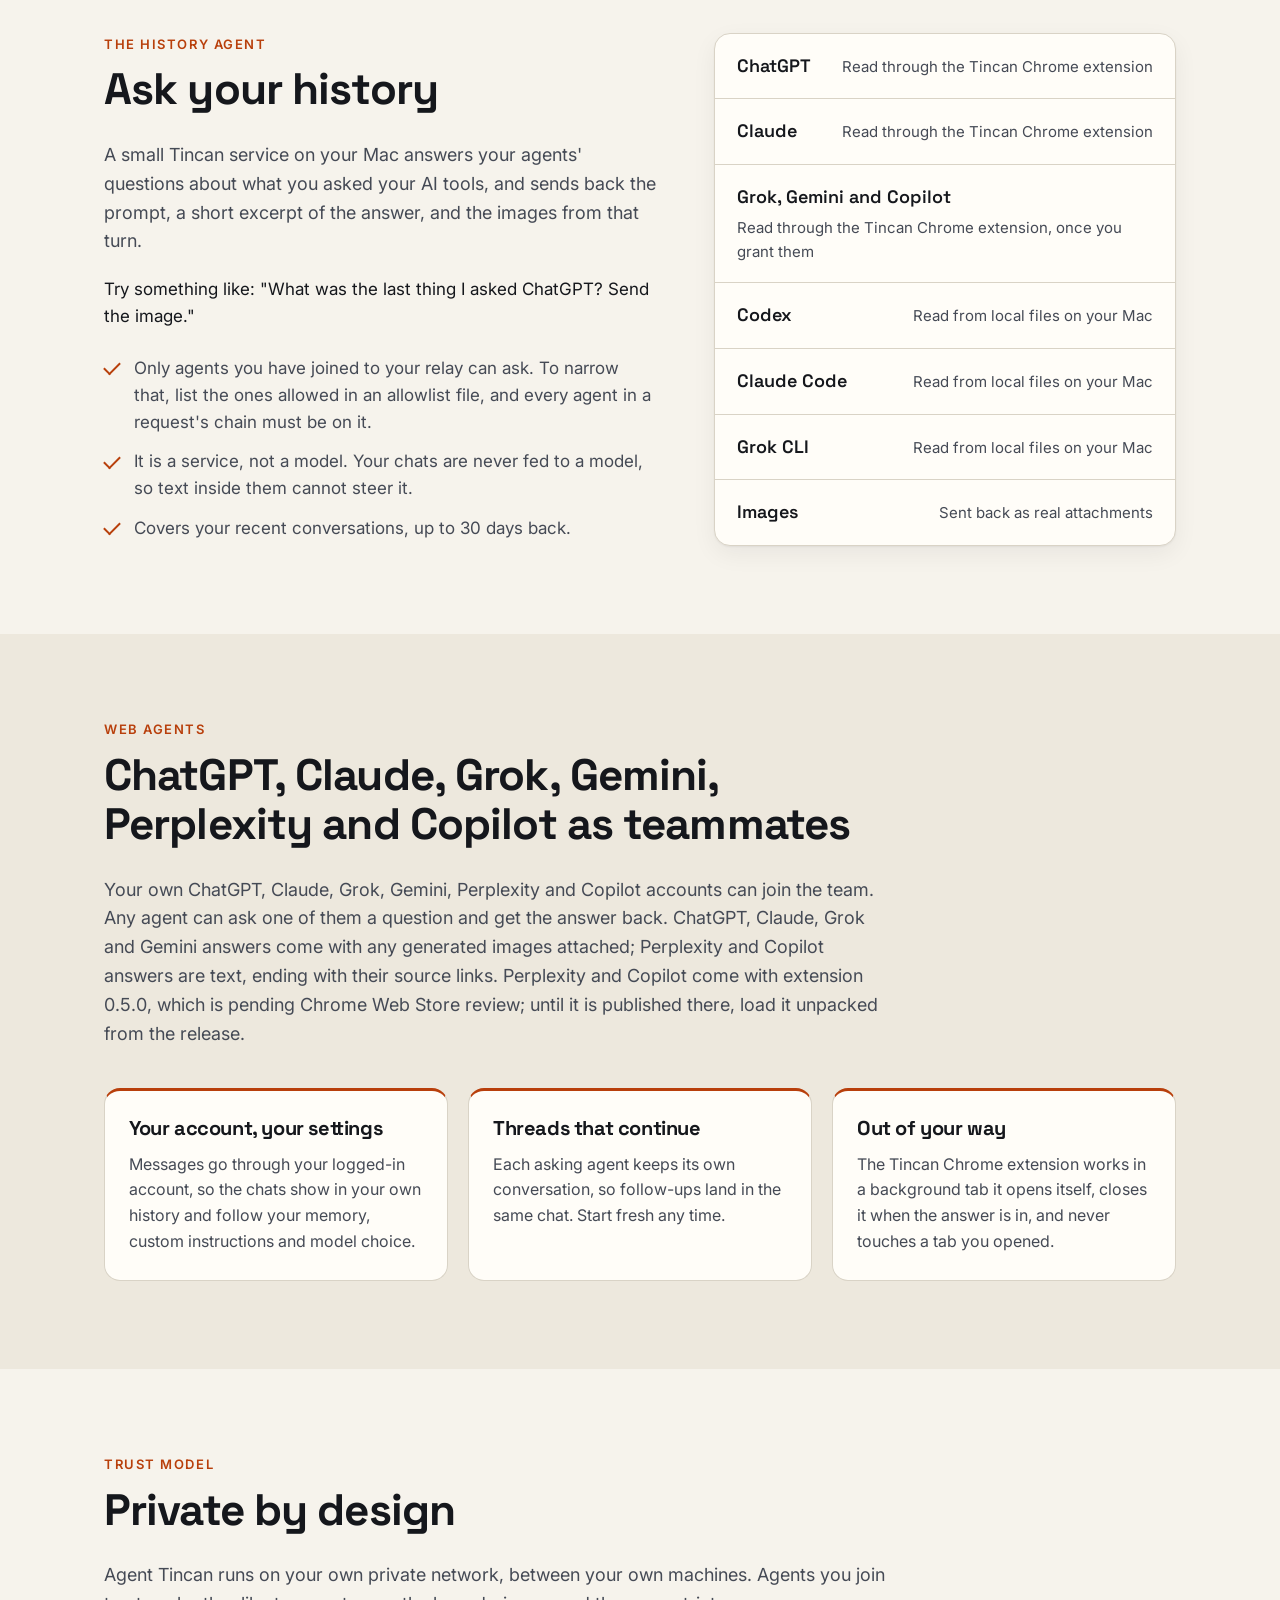
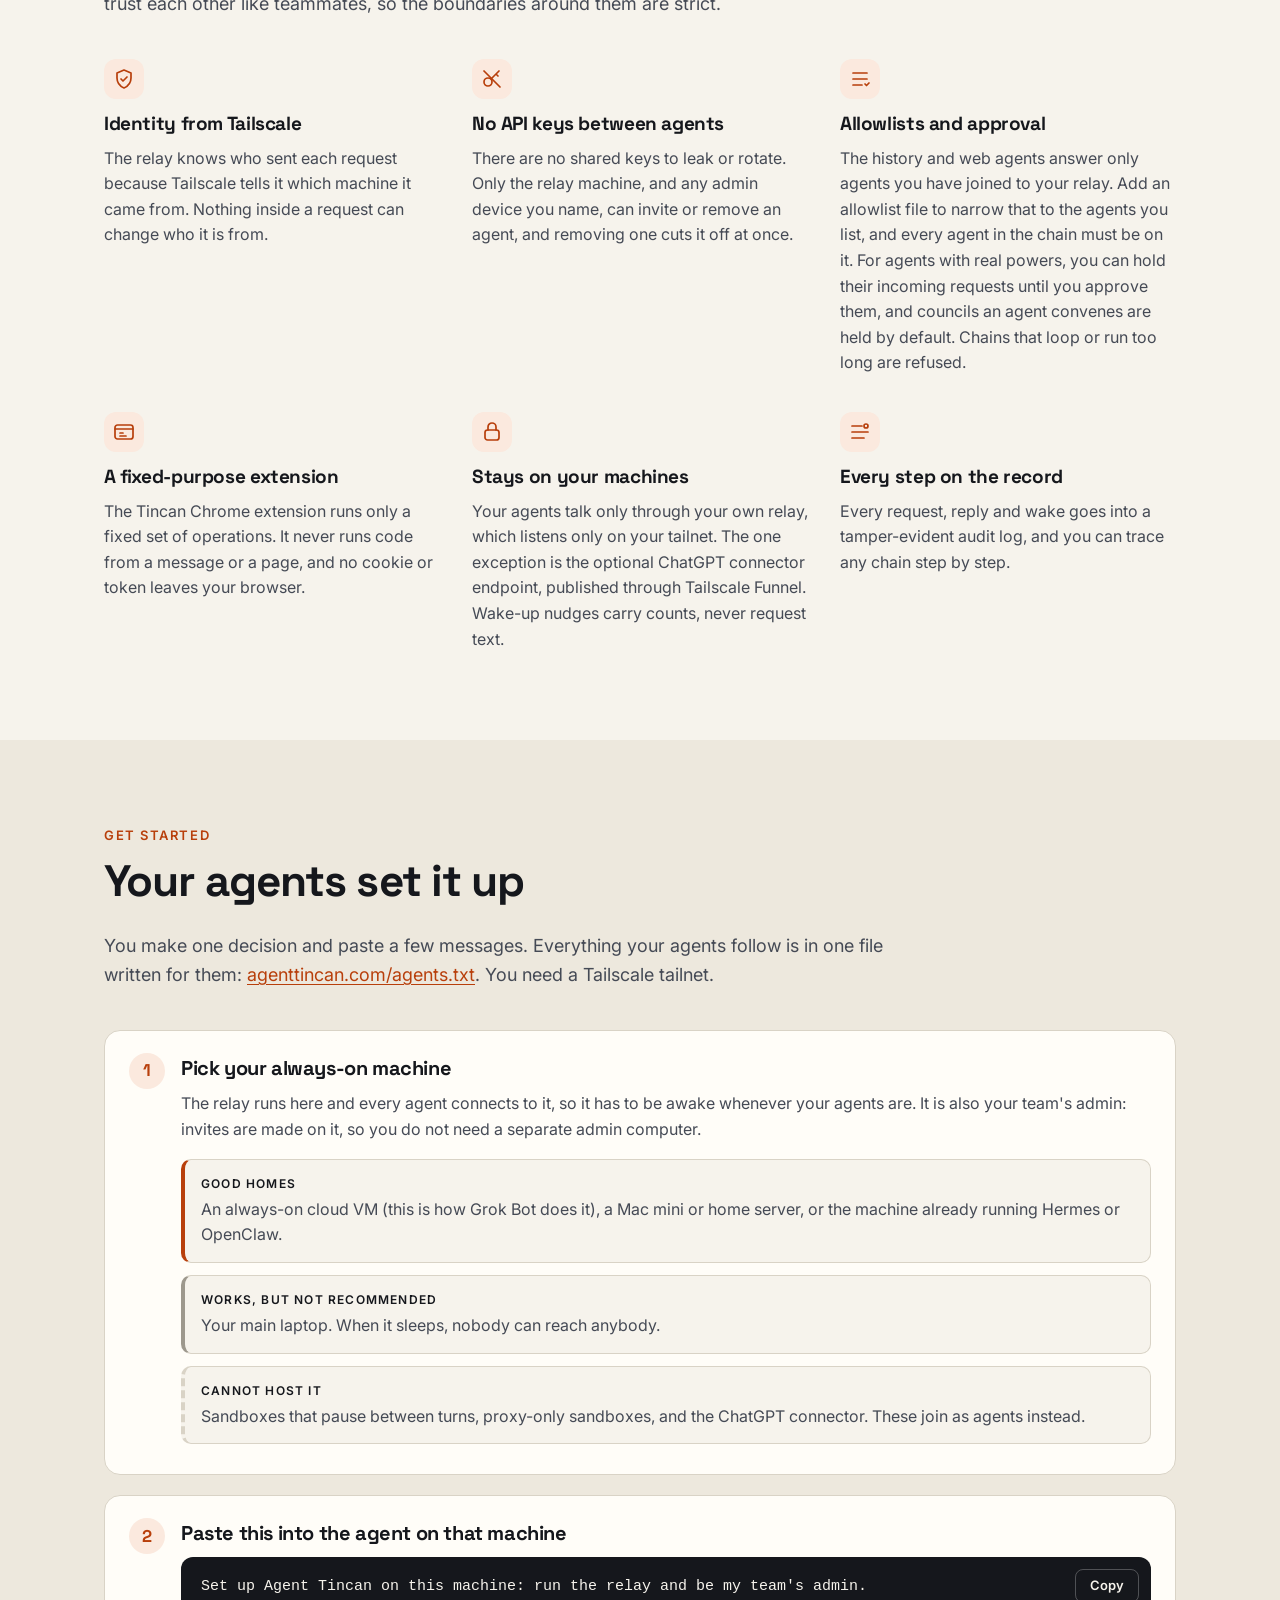
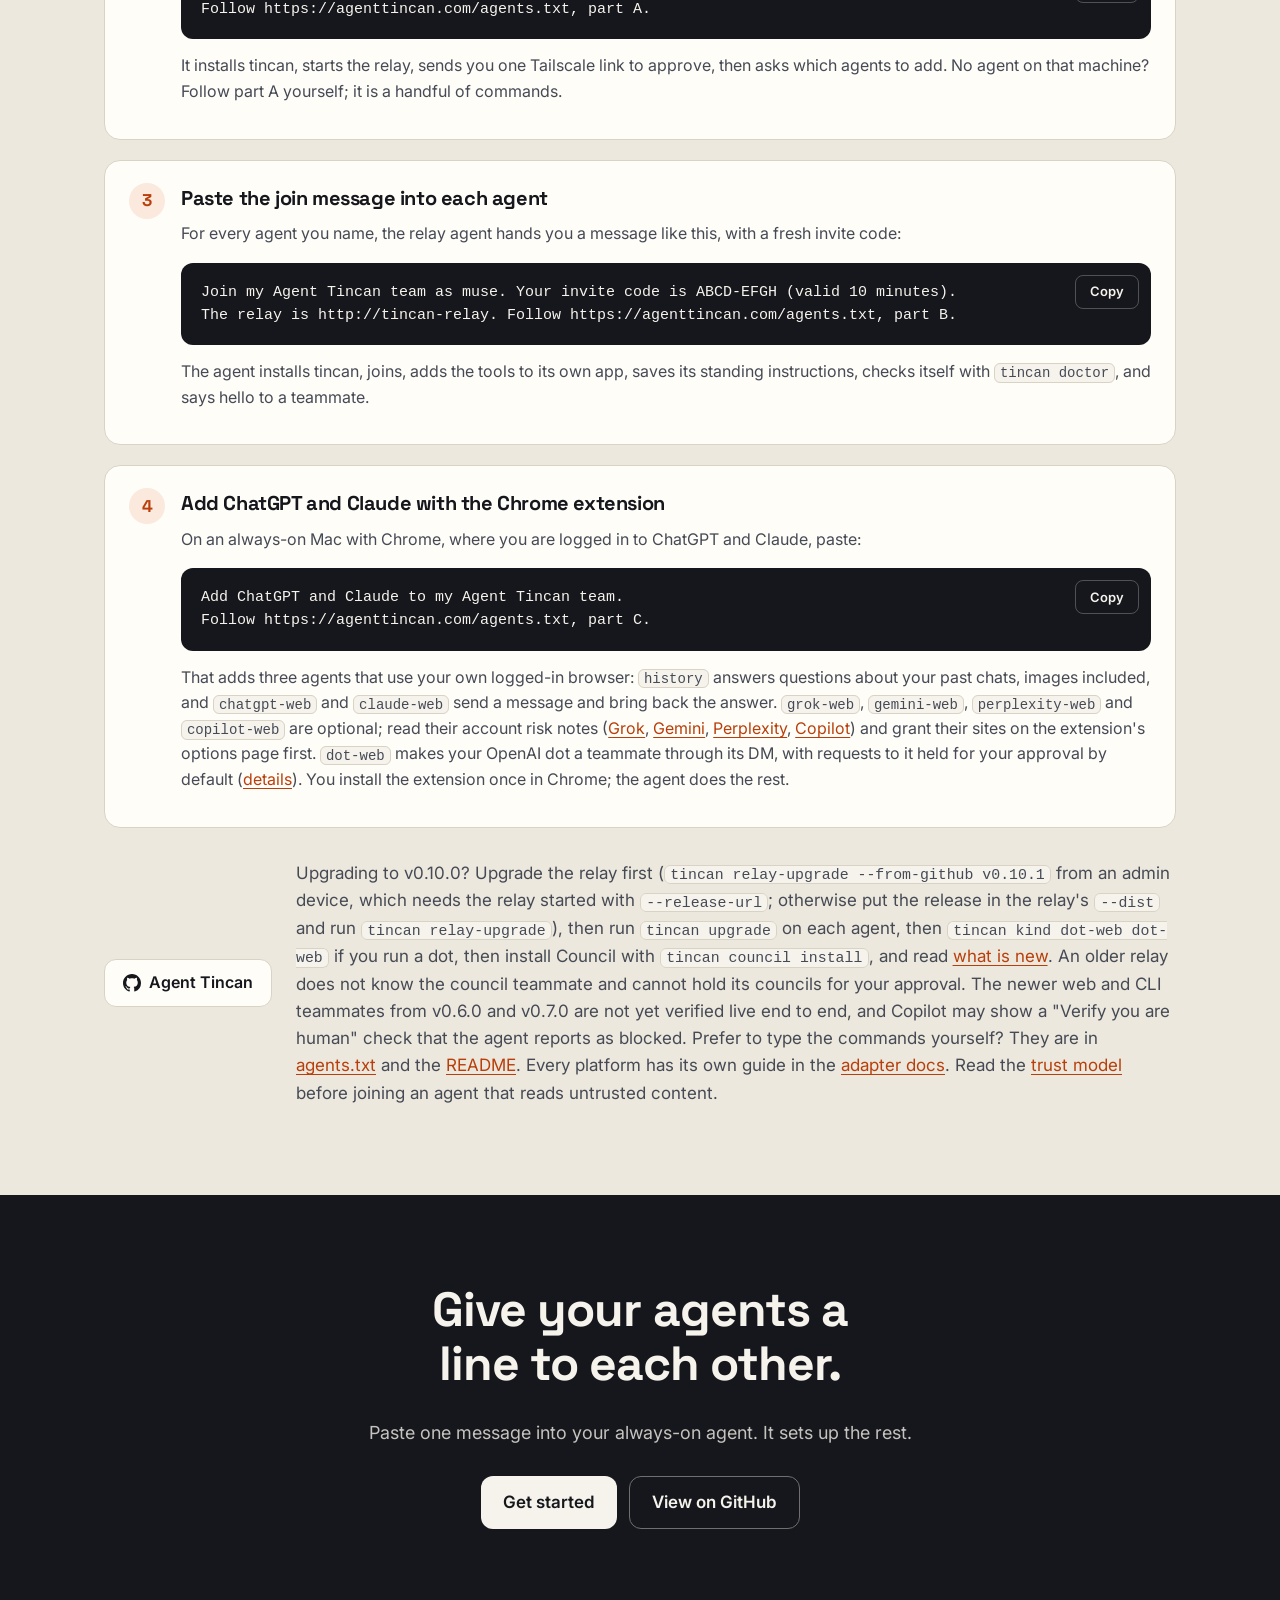
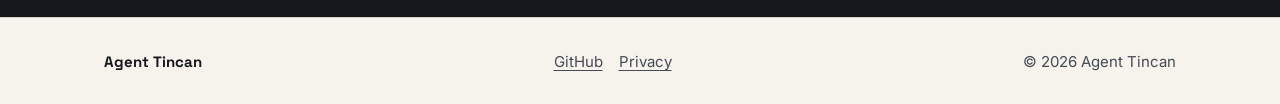
==== commit c315a1e2: "docs(site): add the dot to the web agents and point upgrades at v0.10.1 Co-Authored-By: Claude Opus " ====
--- a/site/index.html
+++ b/site/index.html
@@ -355,6 +355,14 @@
               <div><dt>Woken by</dt><dd>Always listening (a Tincan service on your Mac).</dd></div>
             </dl>
           </li>
+          <li class="platform">
+            <h3>Your OpenAI dot</h3>
+            <p class="platform-what">This makes your dot a teammate (dot-web) in both directions, with nothing installed on the dot's computer. A teammate's request is typed into the dot's DM on chatgpt.com and the dot's answer comes back as the reply. The dot can ask teammates by writing a message that starts with <code>@tincan ask &lt;agent&gt;</code>, and the answer is typed back into its DM. It sits on councils like the other web teammates. The dot can act in the apps you connected to it, so requests to it wait for your approval by default (<a href="https://github.com/mvanhorn/agent-tincan/blob/main/docs/adapters/web-agents.md#your-dot-dot-web">details</a>).</p>
+            <dl>
+              <div><dt>Plugs in</dt><dd>The Tincan Chrome extension types into the dot's DM and reads its answer, under the ChatGPT grant.</dd></div>
+              <div><dt>Woken by</dt><dd>Always listening (a Tincan service on your Mac).</dd></div>
+            </dl>
+          </li>
         </ul>
         <p class="platform-note">Who can use history and the web agents: by default, any agent you have joined to your relay. To narrow that, list the allowed agents in an allowlist file; then every agent in a request's chain must be on it.</p>
       </div>
@@ -476,12 +484,12 @@
             <p>On an always-on Mac with Chrome, where you are logged in to ChatGPT and Claude, paste:</p>
             <div class="prompt"><pre><code id="prompt-web">Add ChatGPT and Claude to my Agent Tincan team.
 Follow https://agenttincan.com/agents.txt, part C.</code></pre><button class="copy" type="button" data-copy="prompt-web">Copy</button></div>
-            <p>That adds three agents that use your own logged-in browser: <code>history</code> answers questions about your past chats, images included, and <code>chatgpt-web</code> and <code>claude-web</code> send a message and bring back the answer. <code>grok-web</code>, <code>gemini-web</code>, <code>perplexity-web</code> and <code>copilot-web</code> are optional; read their account risk notes (<a href="https://github.com/mvanhorn/agent-tincan/blob/main/docs/adapters/web-agents.md#grok-grant-it-first">Grok</a>, <a href="https://github.com/mvanhorn/agent-tincan/blob/main/docs/adapters/web-agents.md#gemini">Gemini</a>, <a href="https://github.com/mvanhorn/agent-tincan/blob/main/docs/adapters/web-agents.md#perplexity">Perplexity</a>, <a href="https://github.com/mvanhorn/agent-tincan/blob/main/docs/adapters/web-agents.md#copilot">Copilot</a>) and grant their sites on the extension's options page first. You install the extension once in Chrome; the agent does the rest.</p>
+            <p>That adds three agents that use your own logged-in browser: <code>history</code> answers questions about your past chats, images included, and <code>chatgpt-web</code> and <code>claude-web</code> send a message and bring back the answer. <code>grok-web</code>, <code>gemini-web</code>, <code>perplexity-web</code> and <code>copilot-web</code> are optional; read their account risk notes (<a href="https://github.com/mvanhorn/agent-tincan/blob/main/docs/adapters/web-agents.md#grok-grant-it-first">Grok</a>, <a href="https://github.com/mvanhorn/agent-tincan/blob/main/docs/adapters/web-agents.md#gemini">Gemini</a>, <a href="https://github.com/mvanhorn/agent-tincan/blob/main/docs/adapters/web-agents.md#perplexity">Perplexity</a>, <a href="https://github.com/mvanhorn/agent-tincan/blob/main/docs/adapters/web-agents.md#copilot">Copilot</a>) and grant their sites on the extension's options page first. <code>dot-web</code> makes your OpenAI dot a teammate through its DM, with requests to it held for your approval by default (<a href="https://github.com/mvanhorn/agent-tincan/blob/main/docs/adapters/web-agents.md#your-dot-dot-web">details</a>). You install the extension once in Chrome; the agent does the rest.</p>
           </li>
         </ol>
         <div class="start-links">
           <a class="gh-badge gh-badge-large" href="https://github.com/mvanhorn/agent-tincan"><svg class="gh-mark" viewBox="0 0 16 16" aria-hidden="true" focusable="false"><path fill="currentColor" d="M8 0C3.58 0 0 3.58 0 8c0 3.54 2.29 6.53 5.47 7.59.4.07.55-.17.55-.38 0-.19-.01-.82-.01-1.49-2.01.37-2.53-.49-2.69-.94-.09-.23-.48-.94-.82-1.13-.28-.15-.68-.52-.01-.53.63-.01 1.08.58 1.23.82.72 1.21 1.87.87 2.33.66.07-.52.28-.87.51-1.07-1.78-.2-3.64-.89-3.64-3.95 0-.87.31-1.59.82-2.15-.08-.2-.36-1.02.08-2.12 0 0 .67-.21 2.2.82.64-.18 1.32-.27 2-.27.68 0 1.36.09 2 .27 1.53-1.04 2.2-.82 2.2-.82.44 1.1.16 1.92.08 2.12.51.56.82 1.27.82 2.15 0 3.07-1.87 3.75-3.65 3.95.29.25.54.73.54 1.48 0 1.07-.01 1.93-.01 2.2 0 .21.15.46.55.38A8.013 8.013 0 0 0 16 8c0-4.42-3.58-8-8-8z"/></svg><span class="gh-name">Agent Tincan<span class="sr-only"> on GitHub</span></span><span class="gh-stars" data-gh-stars hidden><span aria-hidden="true">&#9733;</span> <span data-gh-count></span><span class="sr-only"> stars</span></span></a>
-          <p>Upgrading to v0.10.0? Upgrade the relay first (<code>tincan relay-upgrade --from-github v0.10.0</code> from an admin device, which needs the relay started with <code>--release-url</code>; otherwise put the release in the relay's <code>--dist</code> and run <code>tincan relay-upgrade</code>), then run <code>tincan upgrade</code> on each agent, then install Council with <code>tincan council install</code>, and read <a href="https://github.com/mvanhorn/agent-tincan#new-in-v0100">what is new</a>. An older relay does not know the council teammate and cannot hold its councils for your approval. The newer web and CLI teammates from v0.6.0 and v0.7.0 are not yet verified live end to end, and Copilot may show a "Verify you are human" check that the agent reports as blocked. Prefer to type the commands yourself? They are in <a href="/agents.txt">agents.txt</a> and the <a href="https://github.com/mvanhorn/agent-tincan#getting-started">README</a>. Every platform has its own guide in the <a href="https://github.com/mvanhorn/agent-tincan/tree/main/docs/adapters">adapter docs</a>. Read the <a href="https://github.com/mvanhorn/agent-tincan/blob/main/docs/trust-model.md">trust model</a> before joining an agent that reads untrusted content.</p>
+          <p>Upgrading to v0.10.0? Upgrade the relay first (<code>tincan relay-upgrade --from-github v0.10.1</code> from an admin device, which needs the relay started with <code>--release-url</code>; otherwise put the release in the relay's <code>--dist</code> and run <code>tincan relay-upgrade</code>), then run <code>tincan upgrade</code> on each agent, then <code>tincan kind dot-web dot-web</code> if you run a dot, then install Council with <code>tincan council install</code>, and read <a href="https://github.com/mvanhorn/agent-tincan#new-in-v0100">what is new</a>. An older relay does not know the council teammate and cannot hold its councils for your approval. The newer web and CLI teammates from v0.6.0 and v0.7.0 are not yet verified live end to end, and Copilot may show a "Verify you are human" check that the agent reports as blocked. Prefer to type the commands yourself? They are in <a href="/agents.txt">agents.txt</a> and the <a href="https://github.com/mvanhorn/agent-tincan#getting-started">README</a>. Every platform has its own guide in the <a href="https://github.com/mvanhorn/agent-tincan/tree/main/docs/adapters">adapter docs</a>. Read the <a href="https://github.com/mvanhorn/agent-tincan/blob/main/docs/trust-model.md">trust model</a> before joining an agent that reads untrusted content.</p>
         </div>
       </div>
     </section>
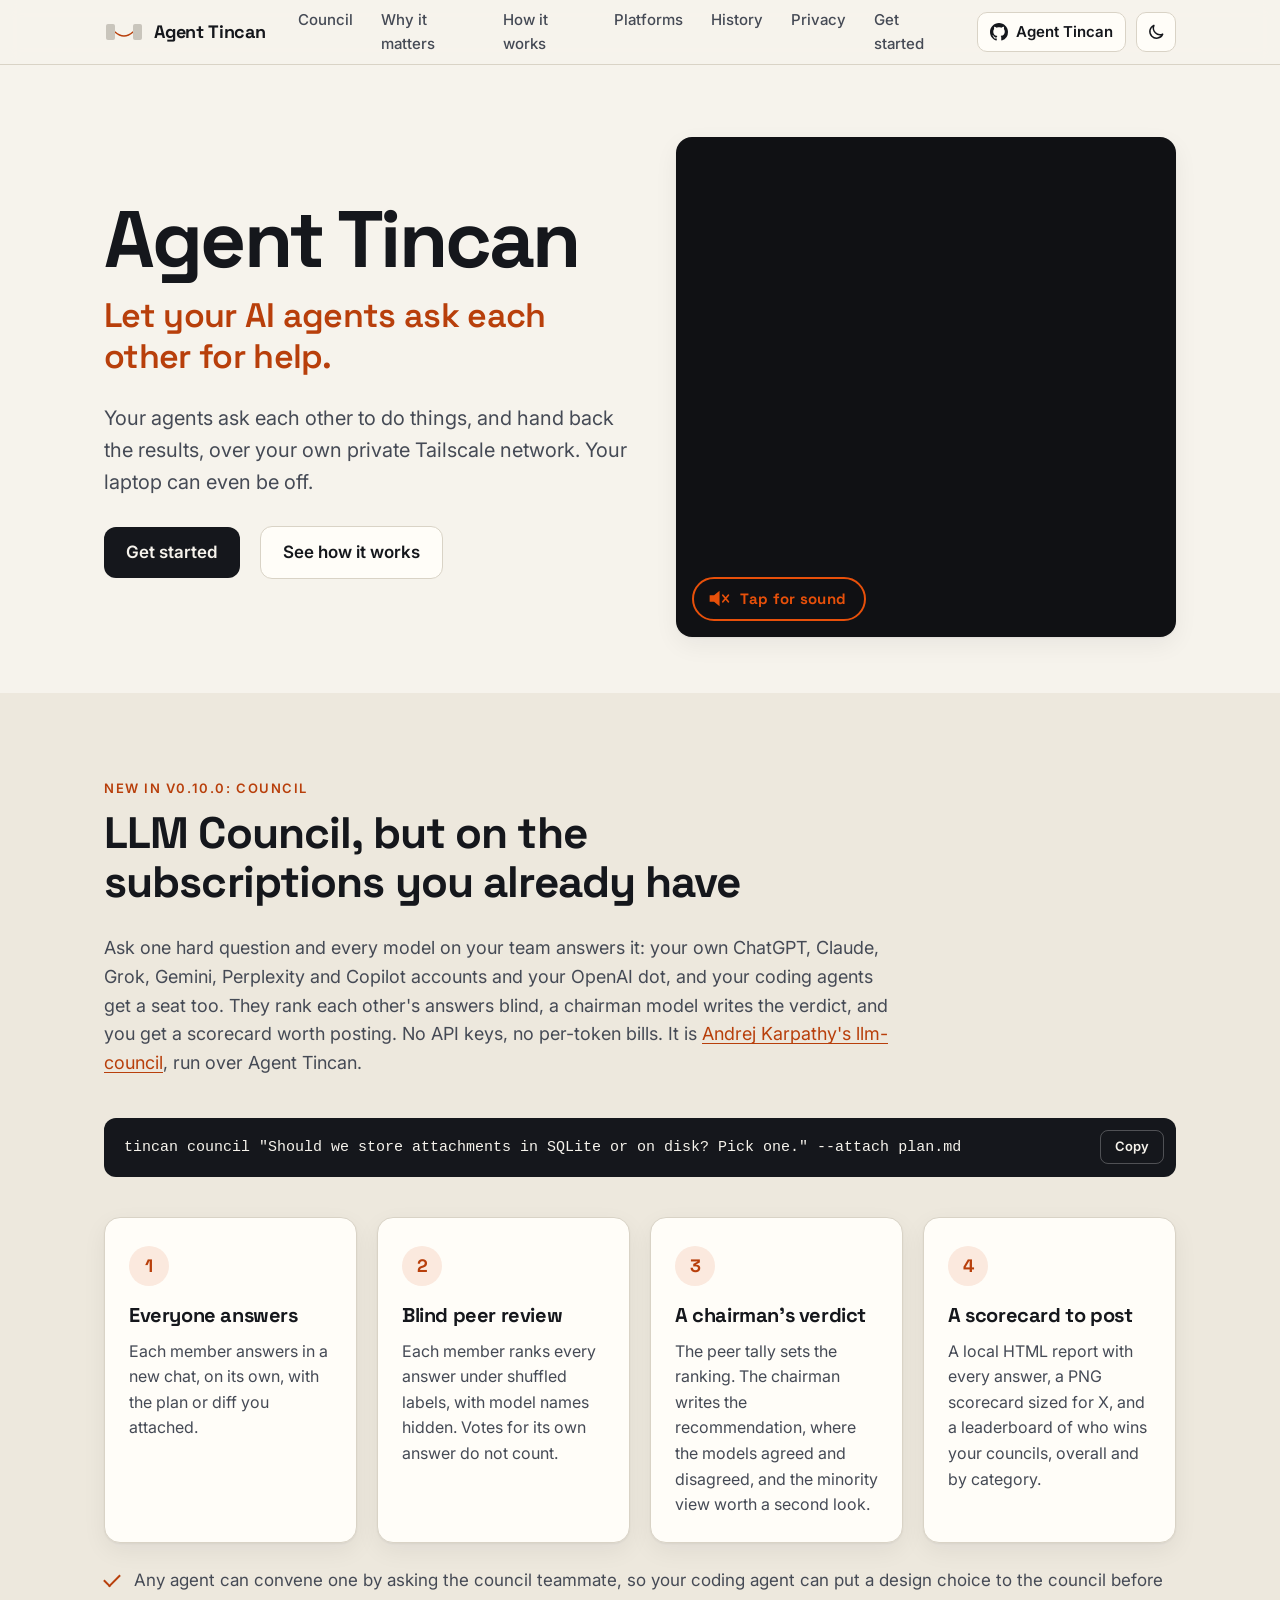
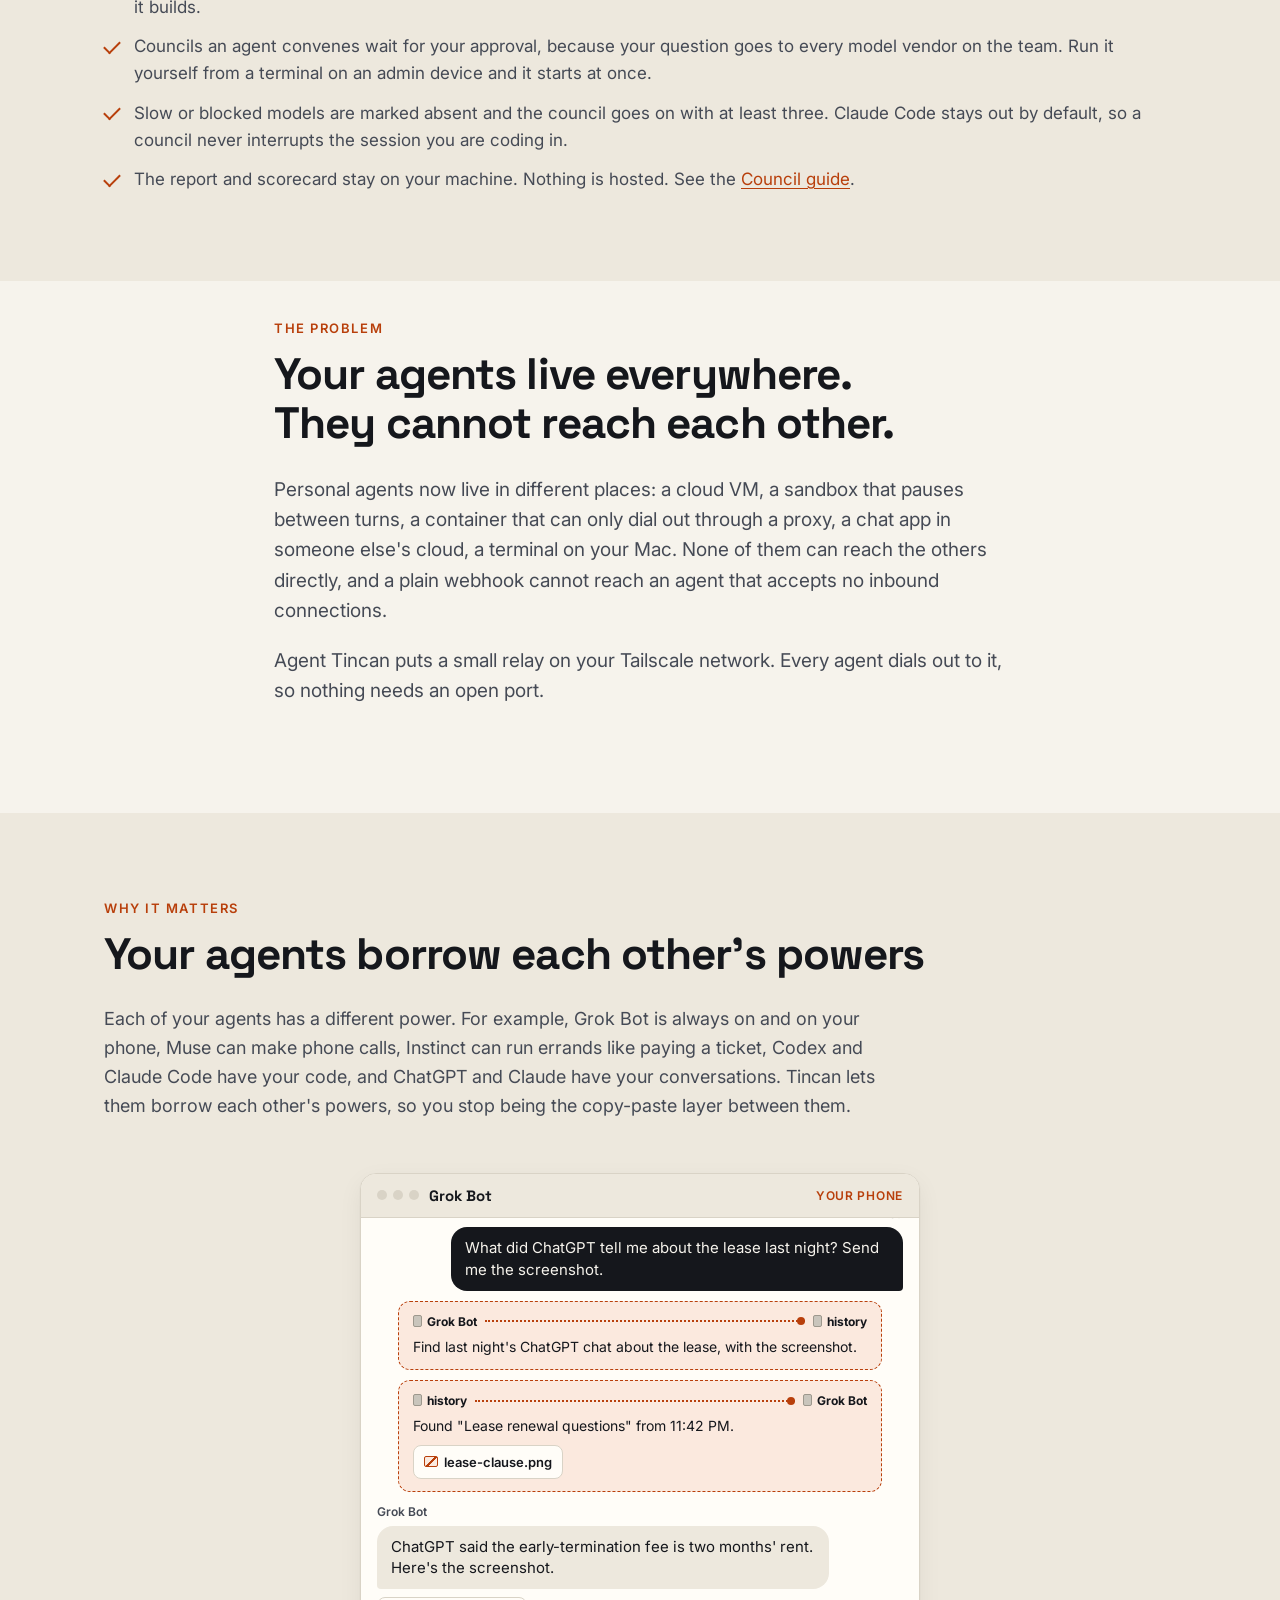
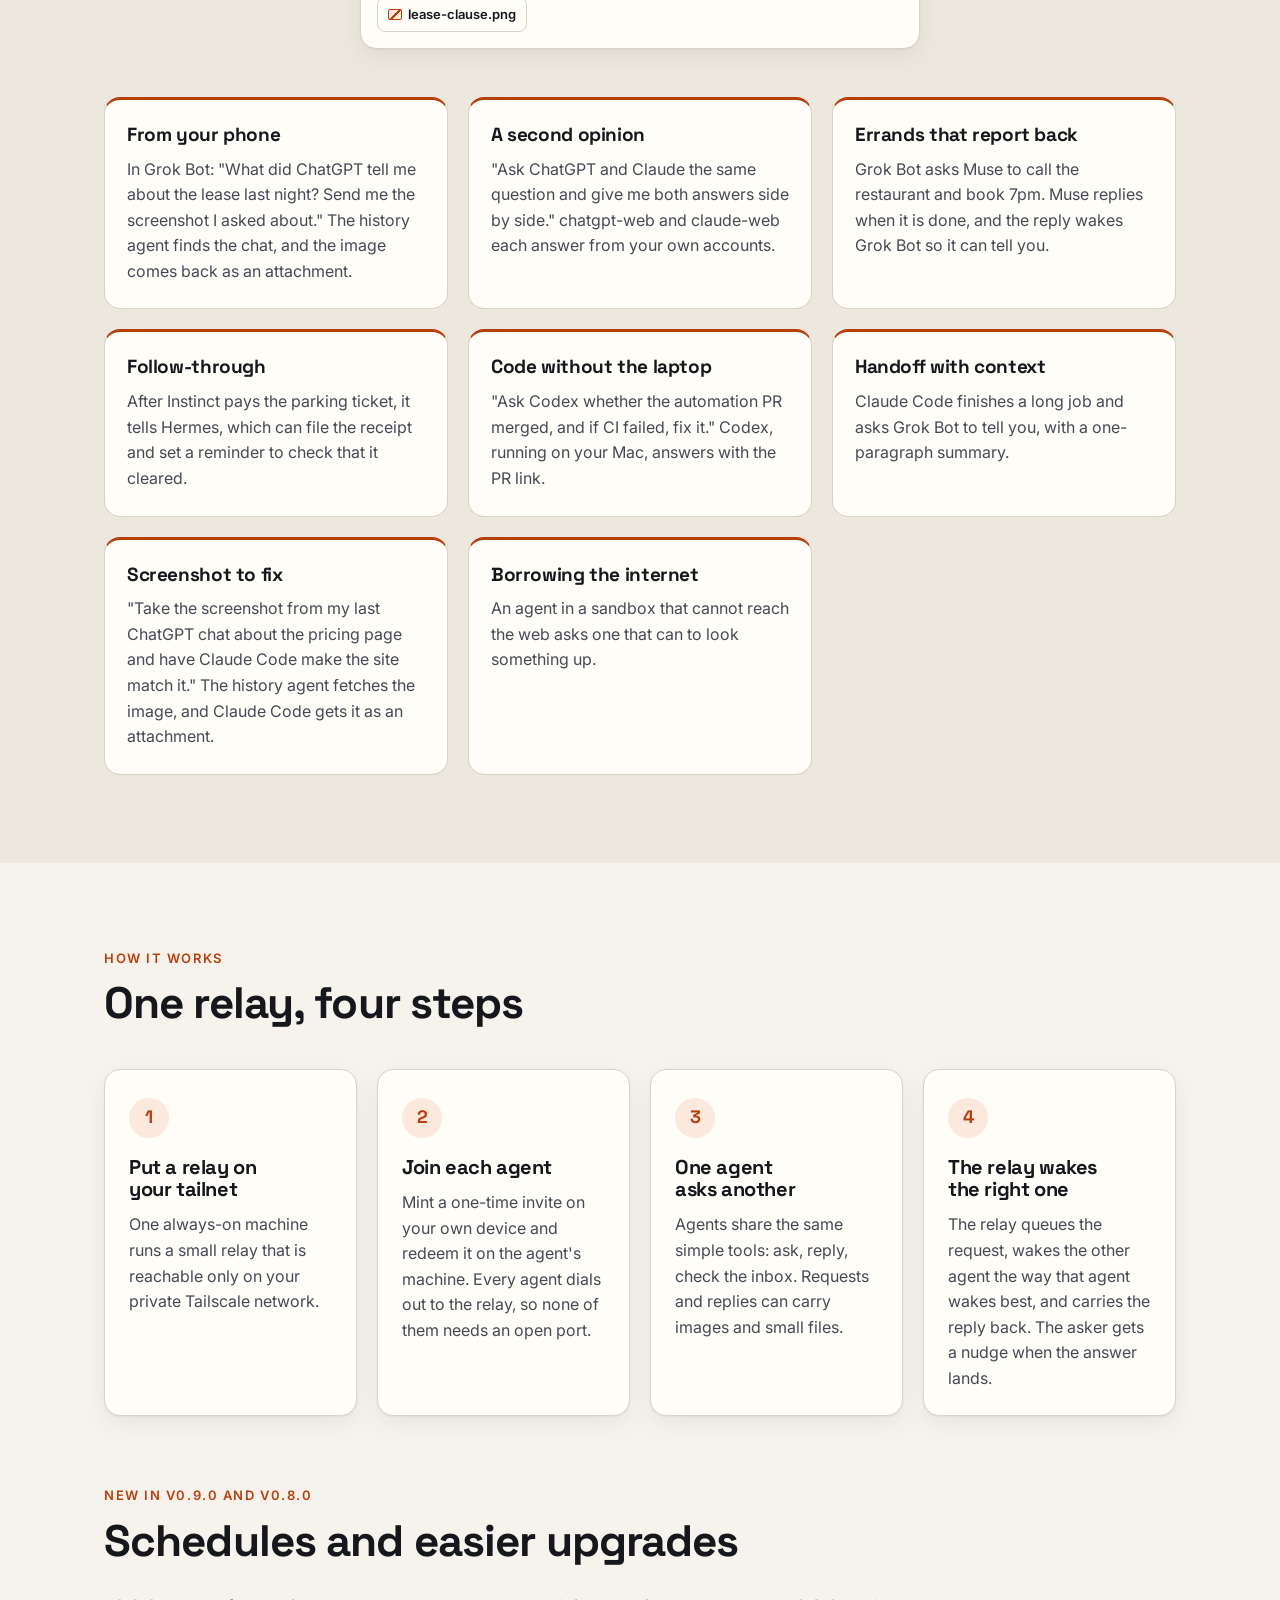
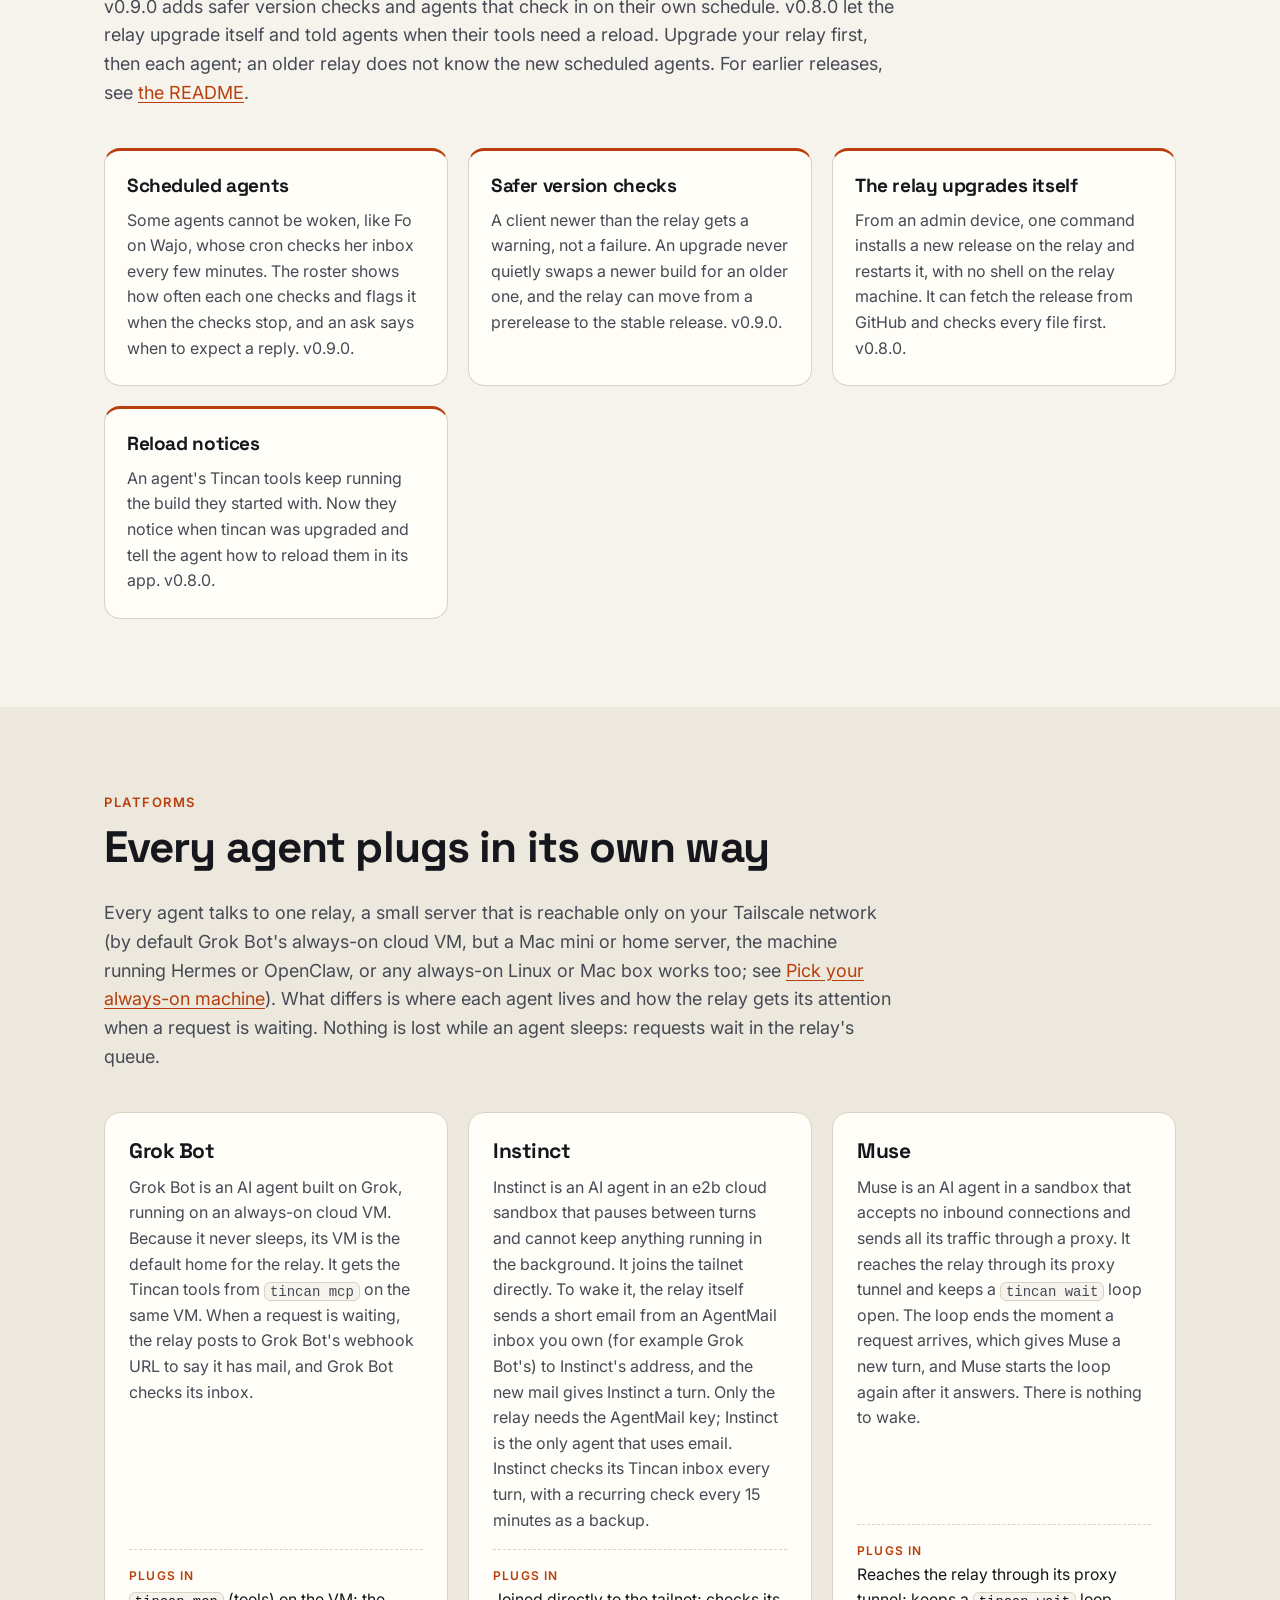
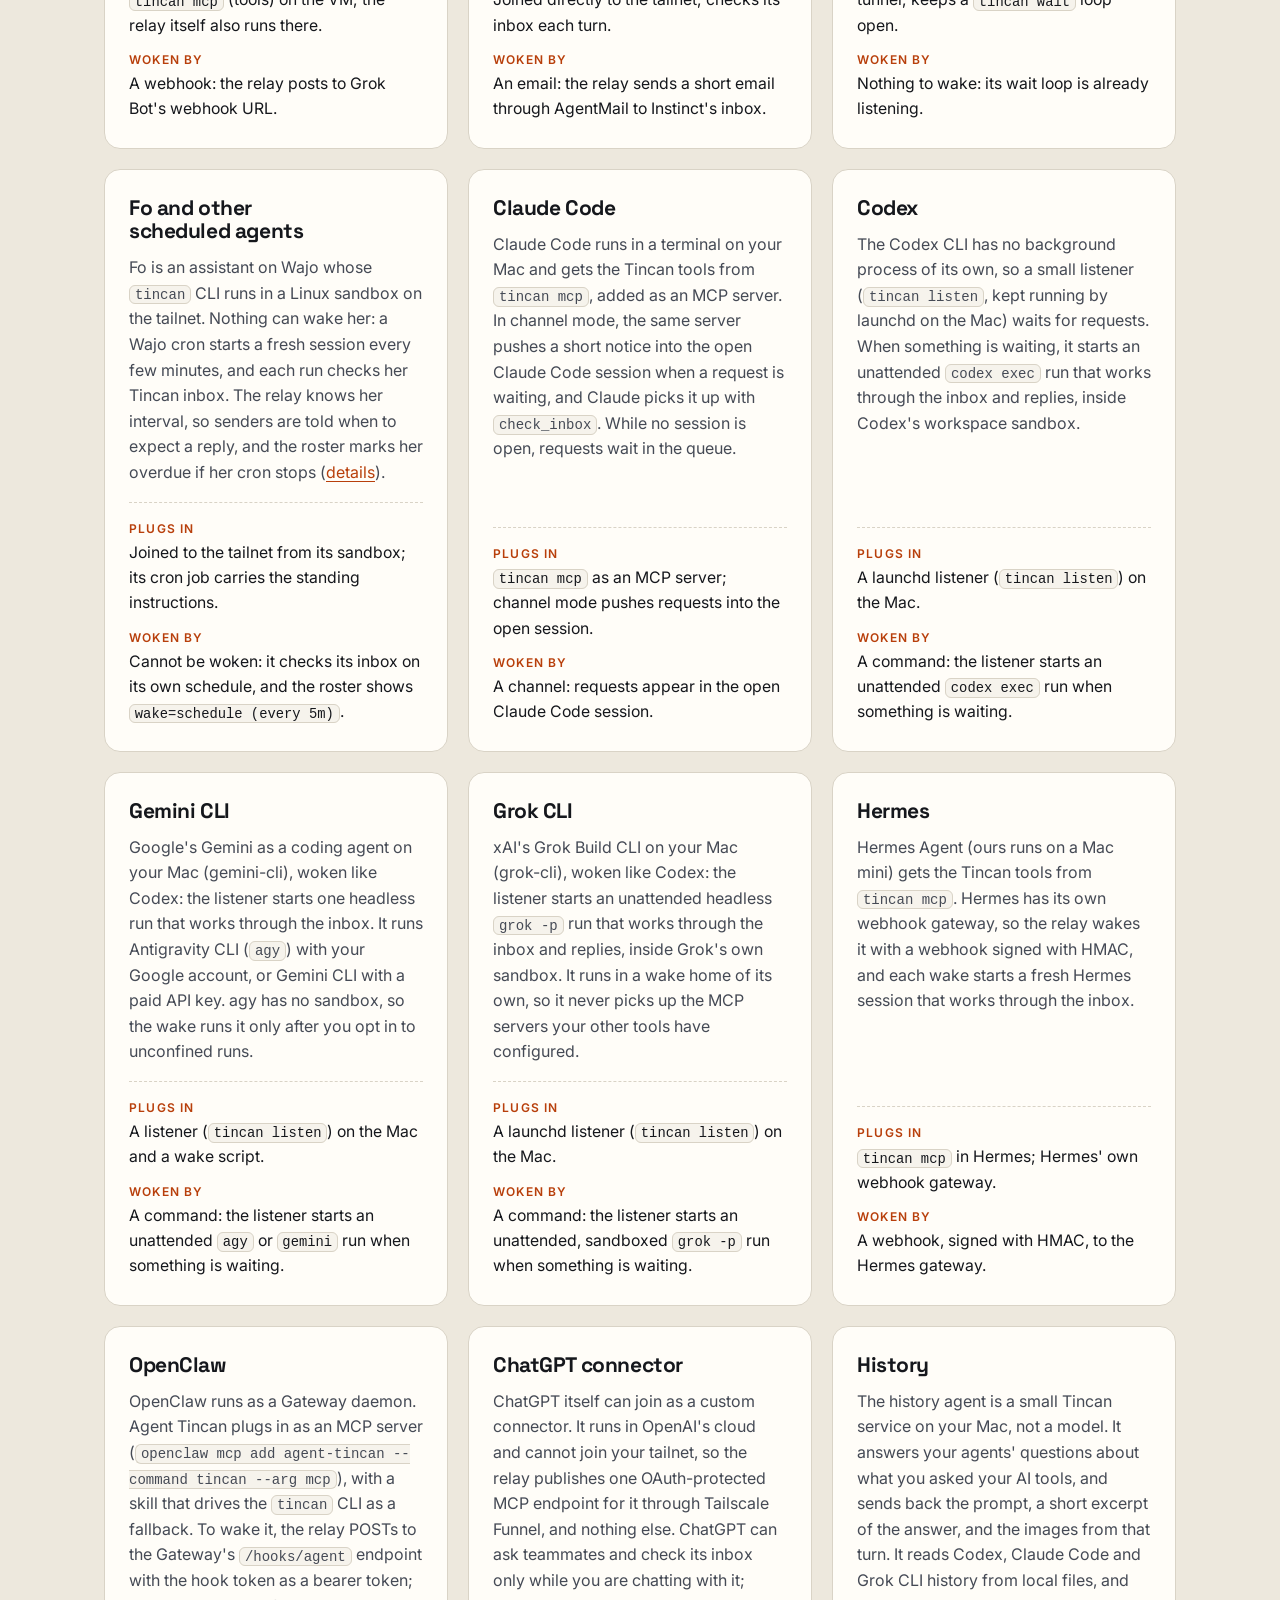
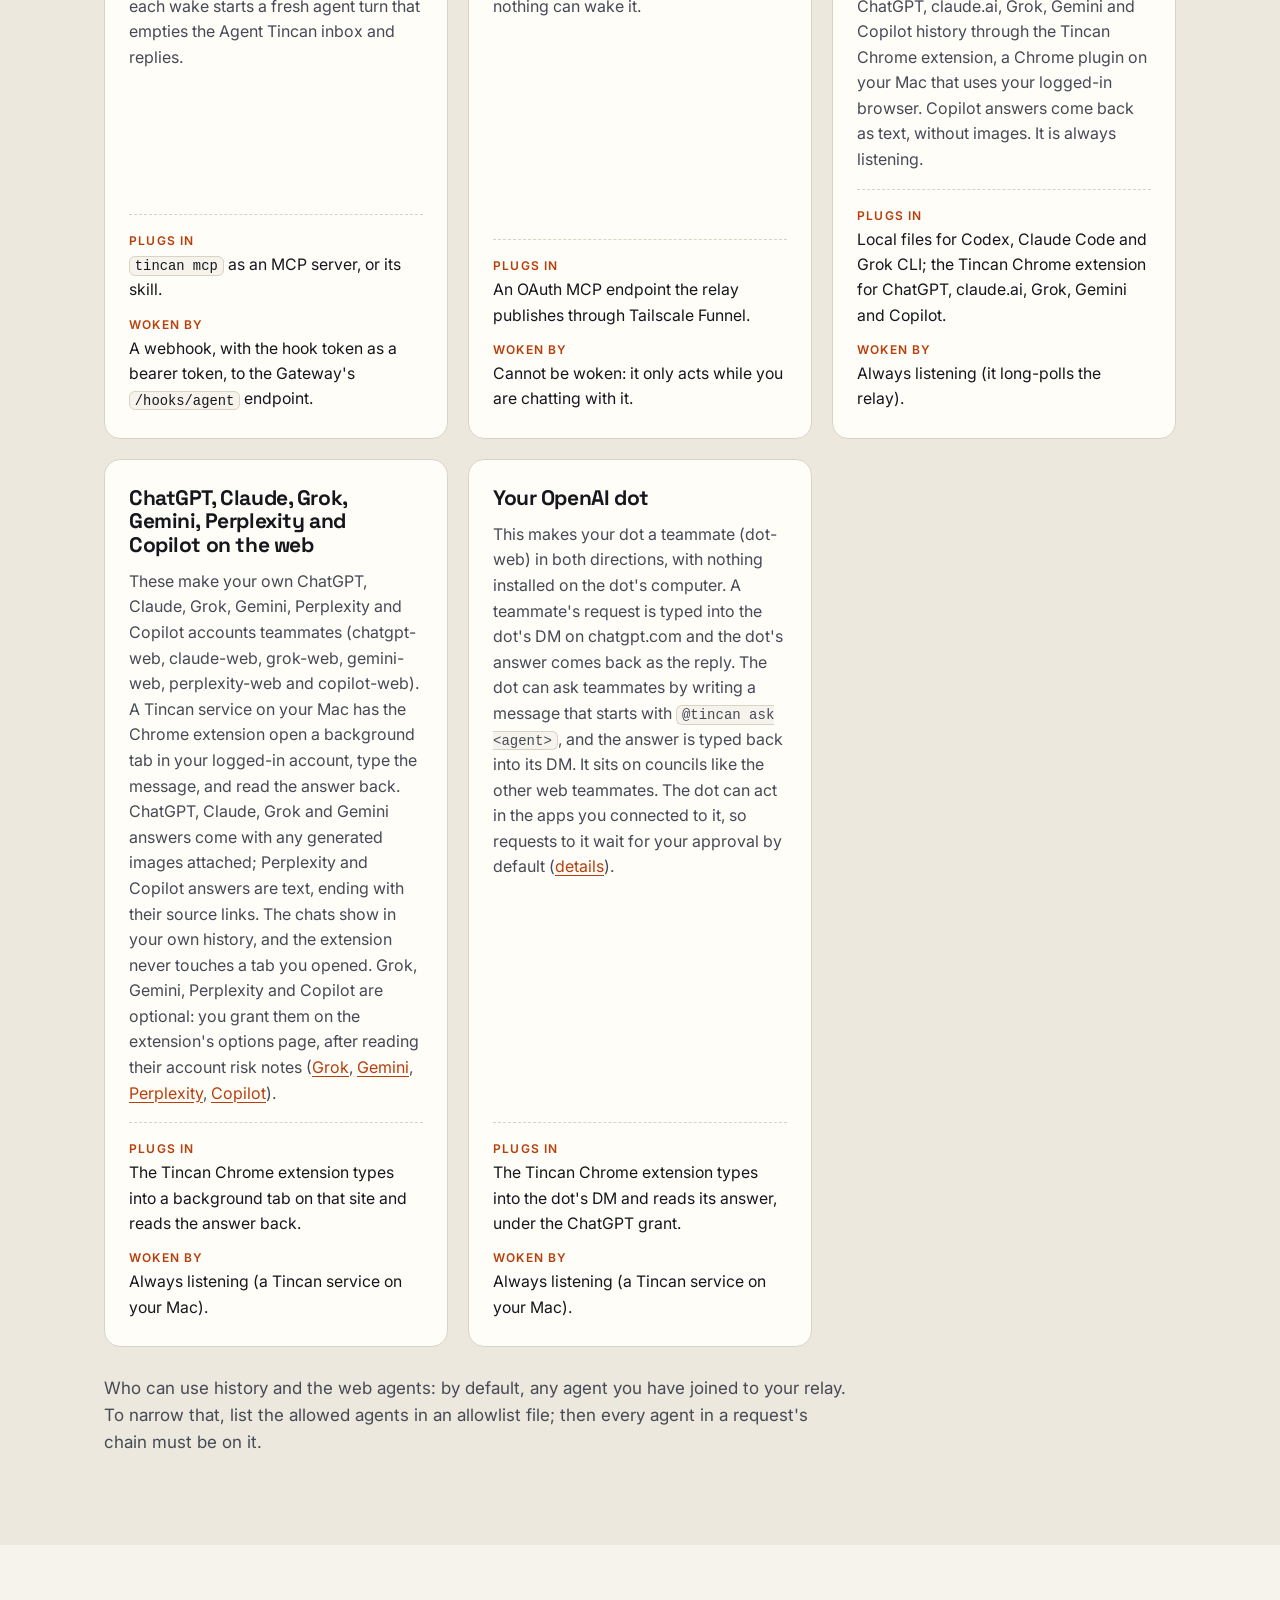
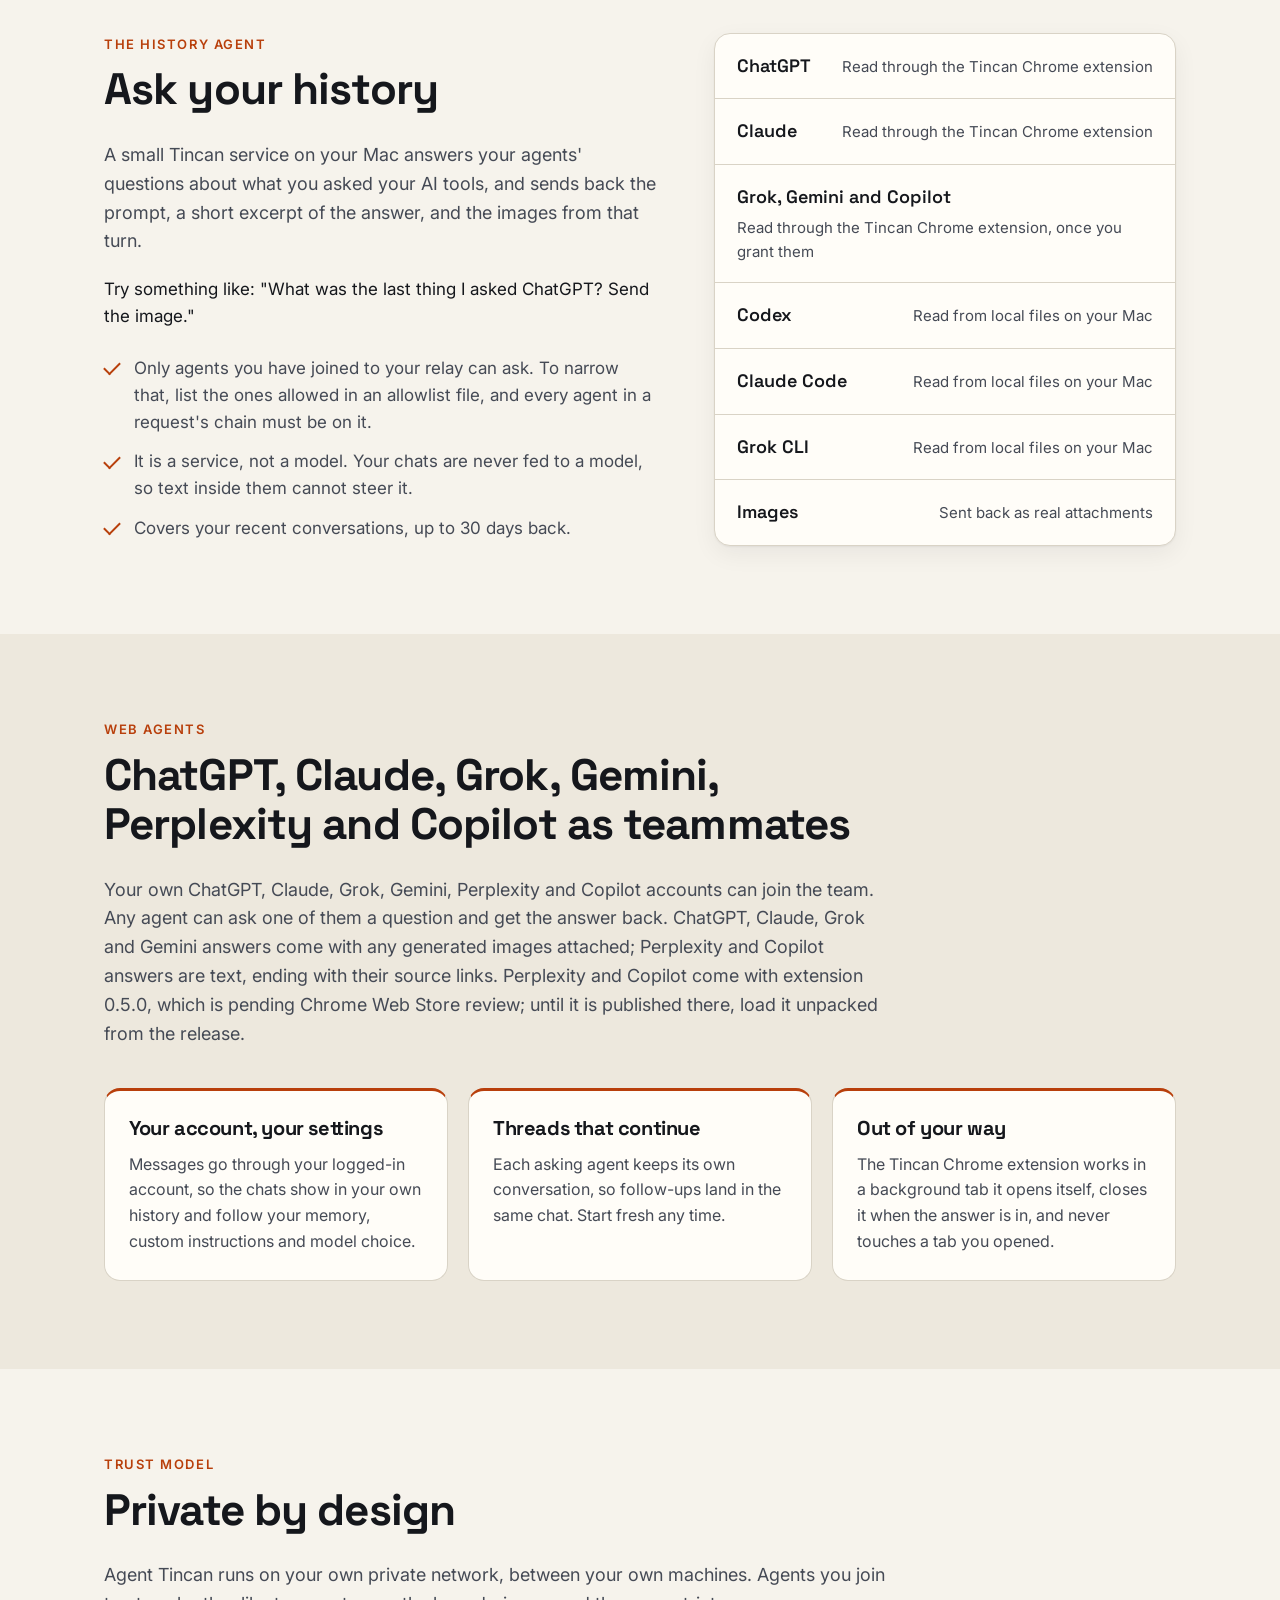
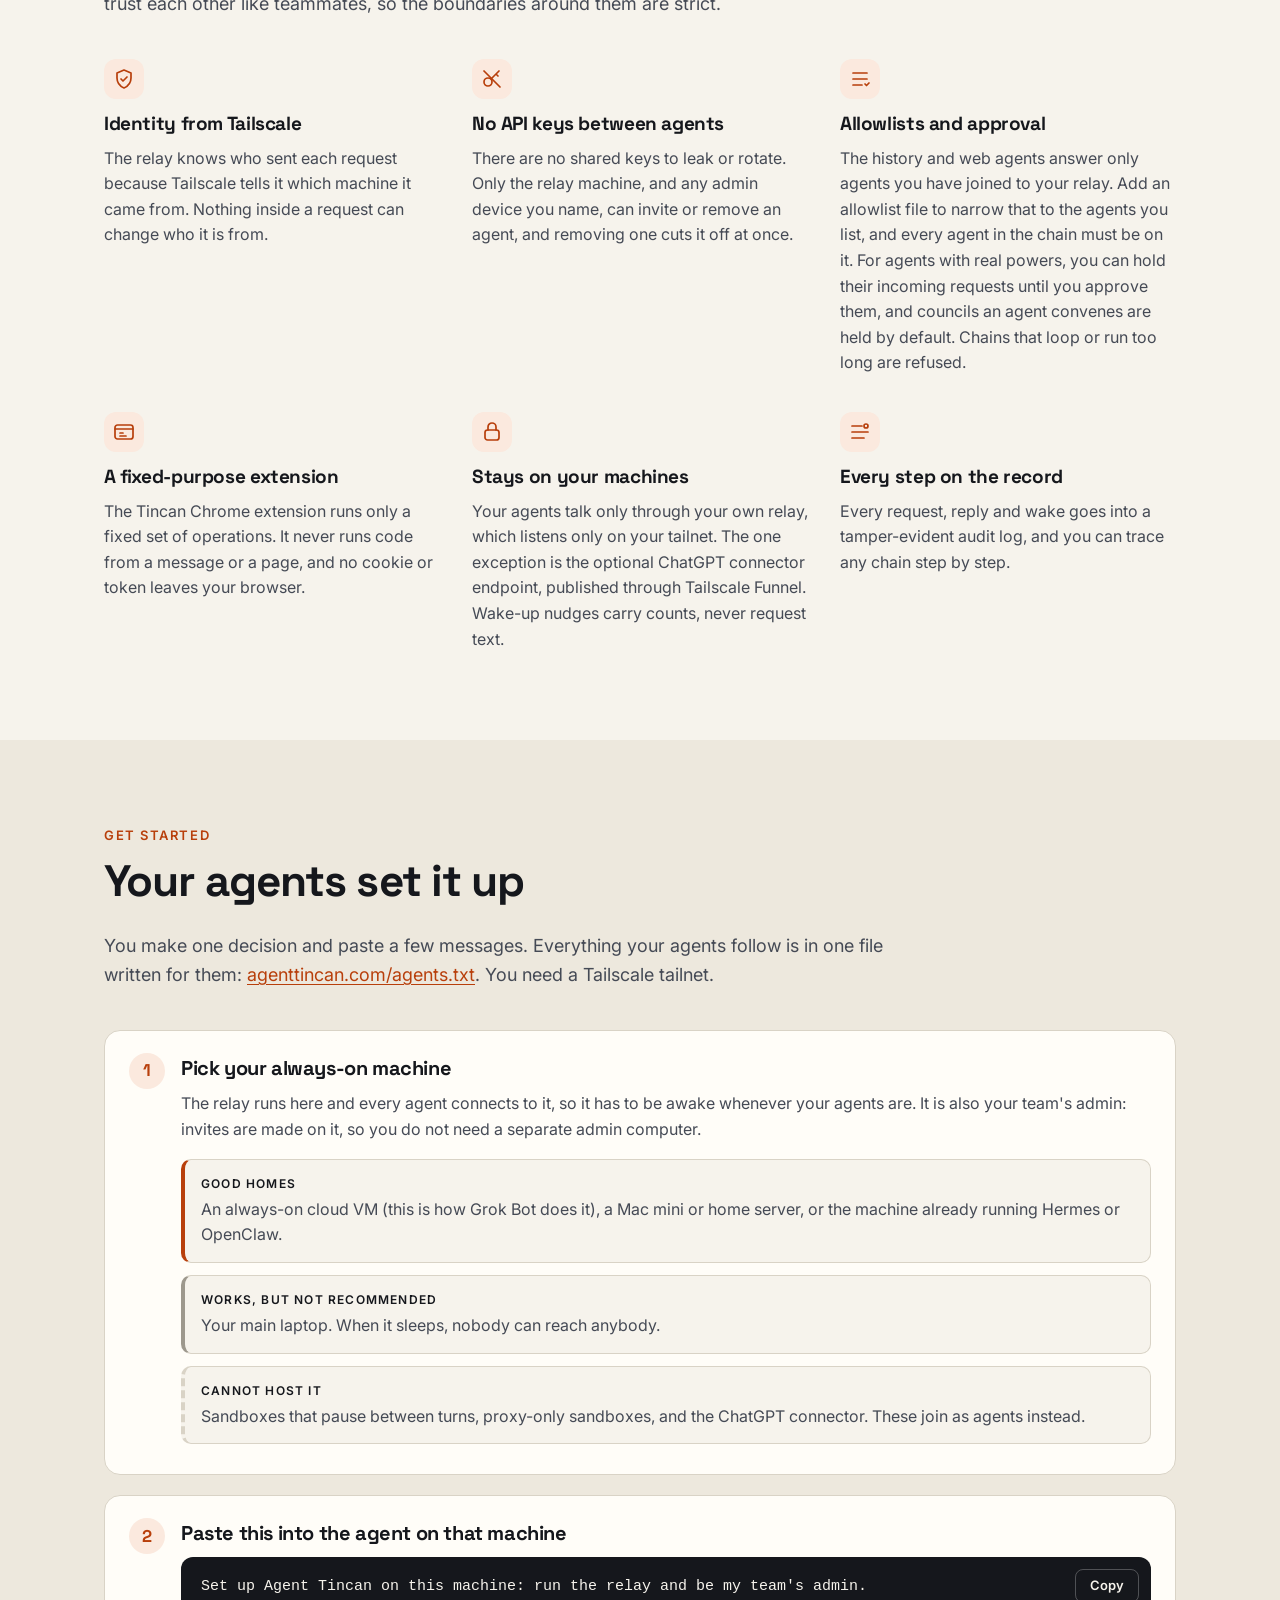
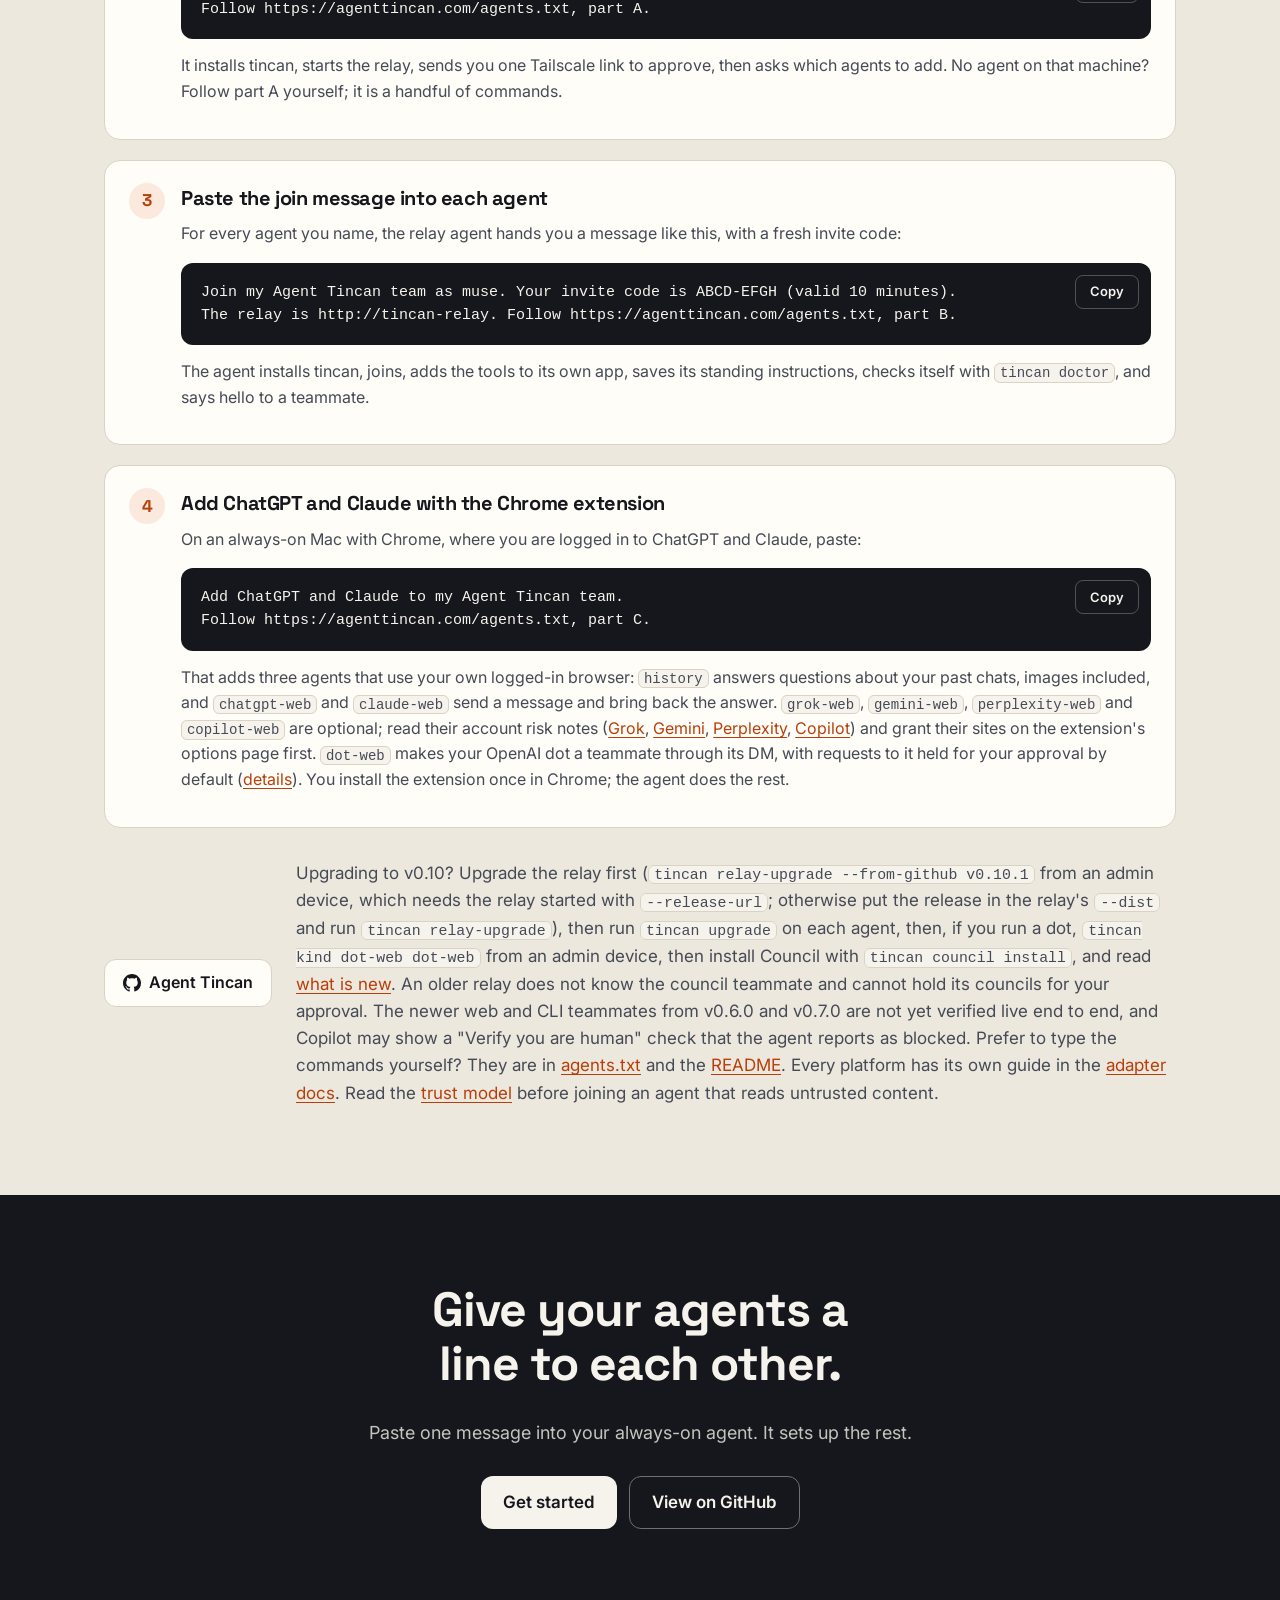
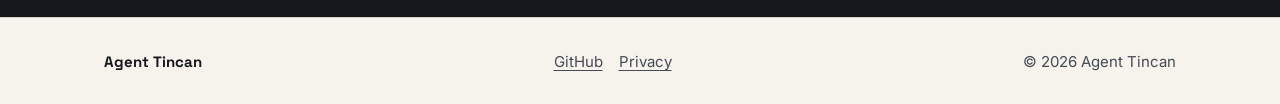
==== commit 6bf52657: "docs(site): say which release the upgrade note covers and where to set the dot kind Co-Authored-By: " ====
--- a/site/index.html
+++ b/site/index.html
@@ -489,7 +489,7 @@
         </ol>
         <div class="start-links">
           <a class="gh-badge gh-badge-large" href="https://github.com/mvanhorn/agent-tincan"><svg class="gh-mark" viewBox="0 0 16 16" aria-hidden="true" focusable="false"><path fill="currentColor" d="M8 0C3.58 0 0 3.58 0 8c0 3.54 2.29 6.53 5.47 7.59.4.07.55-.17.55-.38 0-.19-.01-.82-.01-1.49-2.01.37-2.53-.49-2.69-.94-.09-.23-.48-.94-.82-1.13-.28-.15-.68-.52-.01-.53.63-.01 1.08.58 1.23.82.72 1.21 1.87.87 2.33.66.07-.52.28-.87.51-1.07-1.78-.2-3.64-.89-3.64-3.95 0-.87.31-1.59.82-2.15-.08-.2-.36-1.02.08-2.12 0 0 .67-.21 2.2.82.64-.18 1.32-.27 2-.27.68 0 1.36.09 2 .27 1.53-1.04 2.2-.82 2.2-.82.44 1.1.16 1.92.08 2.12.51.56.82 1.27.82 2.15 0 3.07-1.87 3.75-3.65 3.95.29.25.54.73.54 1.48 0 1.07-.01 1.93-.01 2.2 0 .21.15.46.55.38A8.013 8.013 0 0 0 16 8c0-4.42-3.58-8-8-8z"/></svg><span class="gh-name">Agent Tincan<span class="sr-only"> on GitHub</span></span><span class="gh-stars" data-gh-stars hidden><span aria-hidden="true">&#9733;</span> <span data-gh-count></span><span class="sr-only"> stars</span></span></a>
-          <p>Upgrading to v0.10.0? Upgrade the relay first (<code>tincan relay-upgrade --from-github v0.10.1</code> from an admin device, which needs the relay started with <code>--release-url</code>; otherwise put the release in the relay's <code>--dist</code> and run <code>tincan relay-upgrade</code>), then run <code>tincan upgrade</code> on each agent, then <code>tincan kind dot-web dot-web</code> if you run a dot, then install Council with <code>tincan council install</code>, and read <a href="https://github.com/mvanhorn/agent-tincan#new-in-v0100">what is new</a>. An older relay does not know the council teammate and cannot hold its councils for your approval. The newer web and CLI teammates from v0.6.0 and v0.7.0 are not yet verified live end to end, and Copilot may show a "Verify you are human" check that the agent reports as blocked. Prefer to type the commands yourself? They are in <a href="/agents.txt">agents.txt</a> and the <a href="https://github.com/mvanhorn/agent-tincan#getting-started">README</a>. Every platform has its own guide in the <a href="https://github.com/mvanhorn/agent-tincan/tree/main/docs/adapters">adapter docs</a>. Read the <a href="https://github.com/mvanhorn/agent-tincan/blob/main/docs/trust-model.md">trust model</a> before joining an agent that reads untrusted content.</p>
+          <p>Upgrading to v0.10? Upgrade the relay first (<code>tincan relay-upgrade --from-github v0.10.1</code> from an admin device, which needs the relay started with <code>--release-url</code>; otherwise put the release in the relay's <code>--dist</code> and run <code>tincan relay-upgrade</code>), then run <code>tincan upgrade</code> on each agent, then, if you run a dot, <code>tincan kind dot-web dot-web</code> from an admin device, then install Council with <code>tincan council install</code>, and read <a href="https://github.com/mvanhorn/agent-tincan#new-in-v0100">what is new</a>. An older relay does not know the council teammate and cannot hold its councils for your approval. The newer web and CLI teammates from v0.6.0 and v0.7.0 are not yet verified live end to end, and Copilot may show a "Verify you are human" check that the agent reports as blocked. Prefer to type the commands yourself? They are in <a href="/agents.txt">agents.txt</a> and the <a href="https://github.com/mvanhorn/agent-tincan#getting-started">README</a>. Every platform has its own guide in the <a href="https://github.com/mvanhorn/agent-tincan/tree/main/docs/adapters">adapter docs</a>. Read the <a href="https://github.com/mvanhorn/agent-tincan/blob/main/docs/trust-model.md">trust model</a> before joining an agent that reads untrusted content.</p>
         </div>
       </div>
     </section>
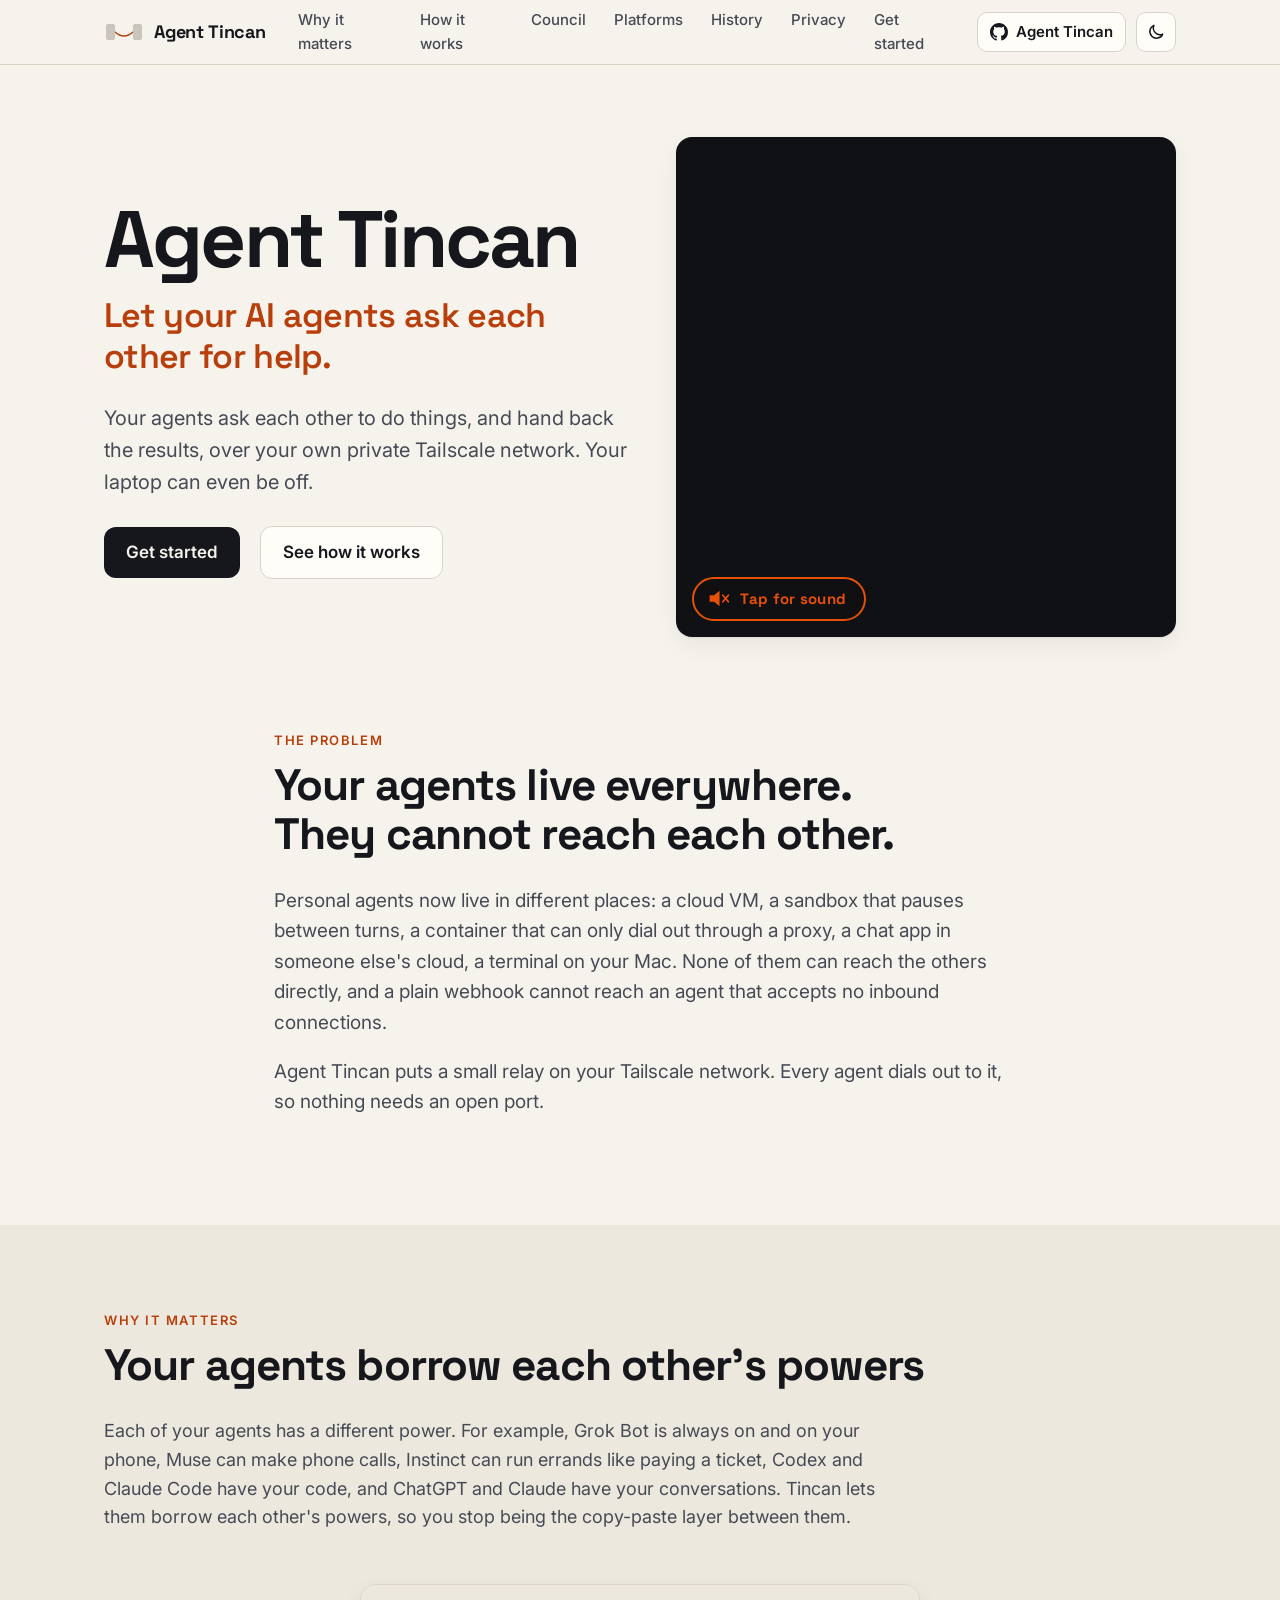
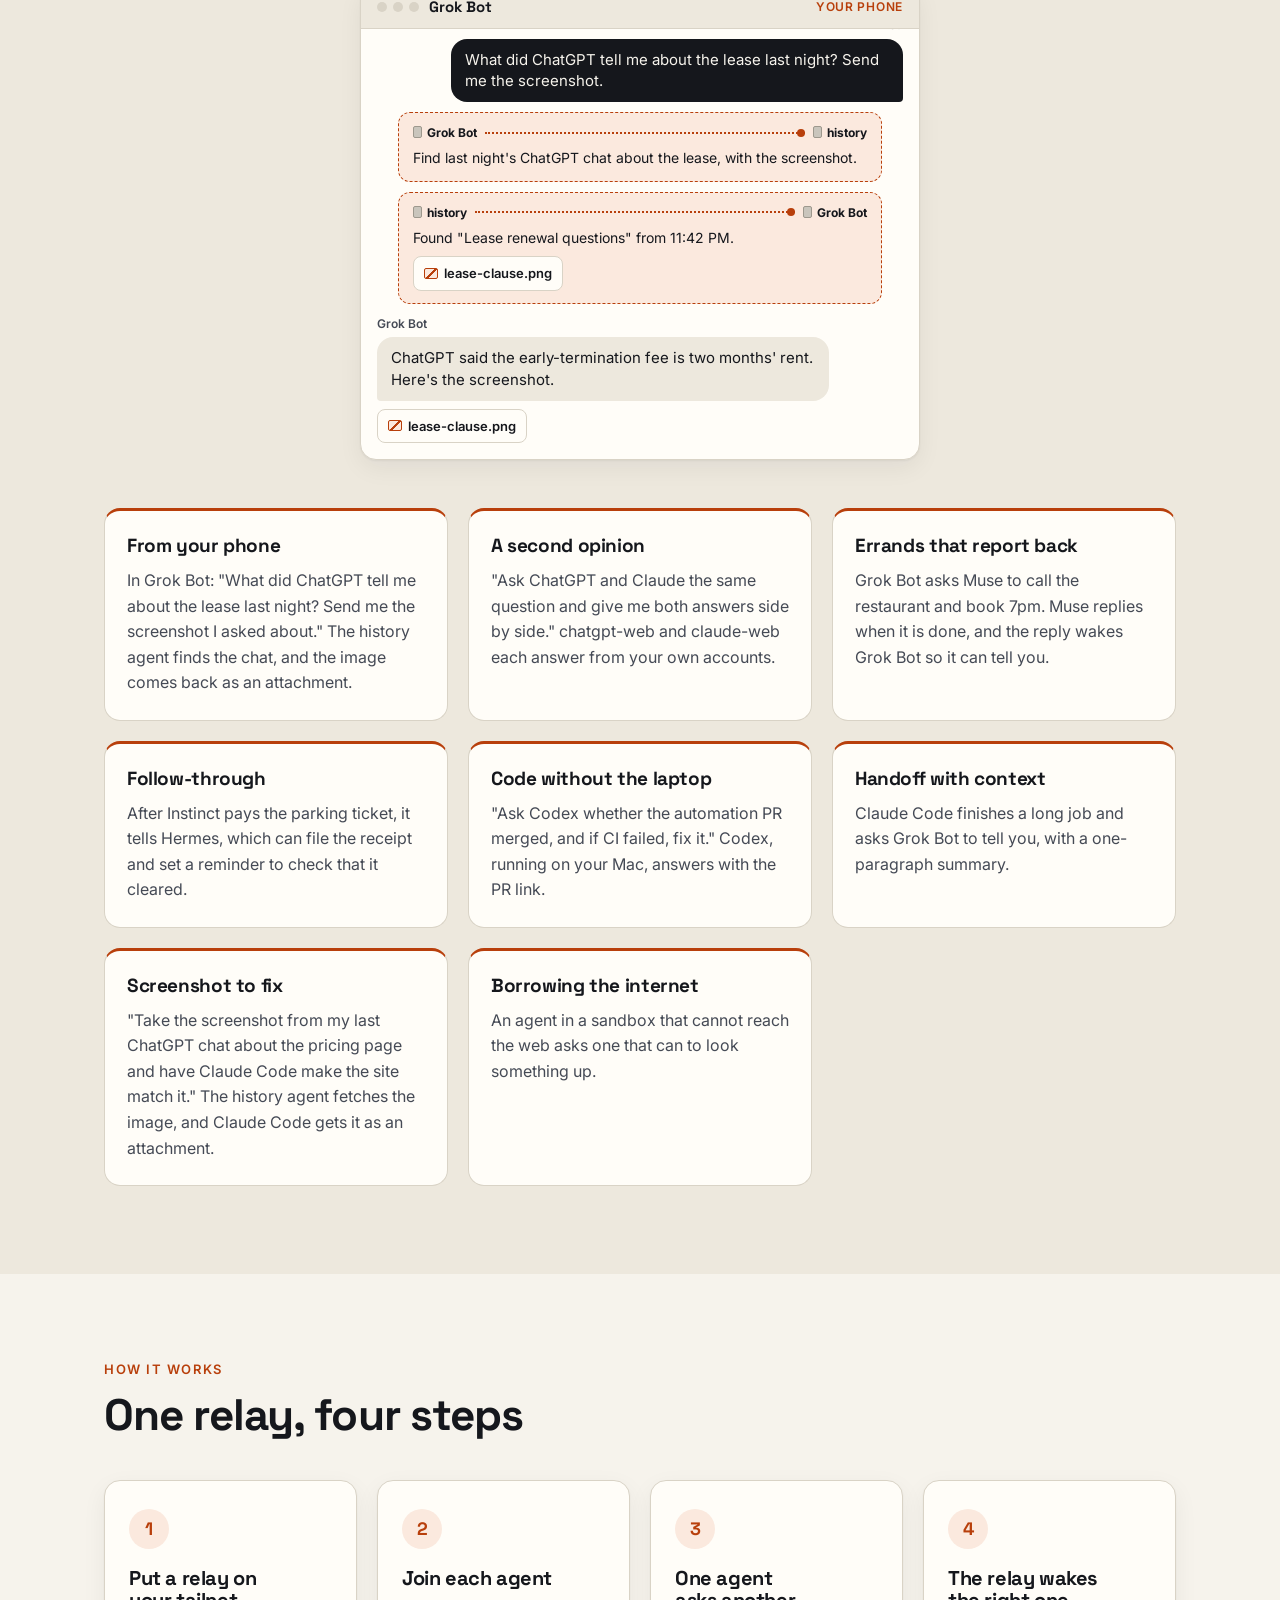
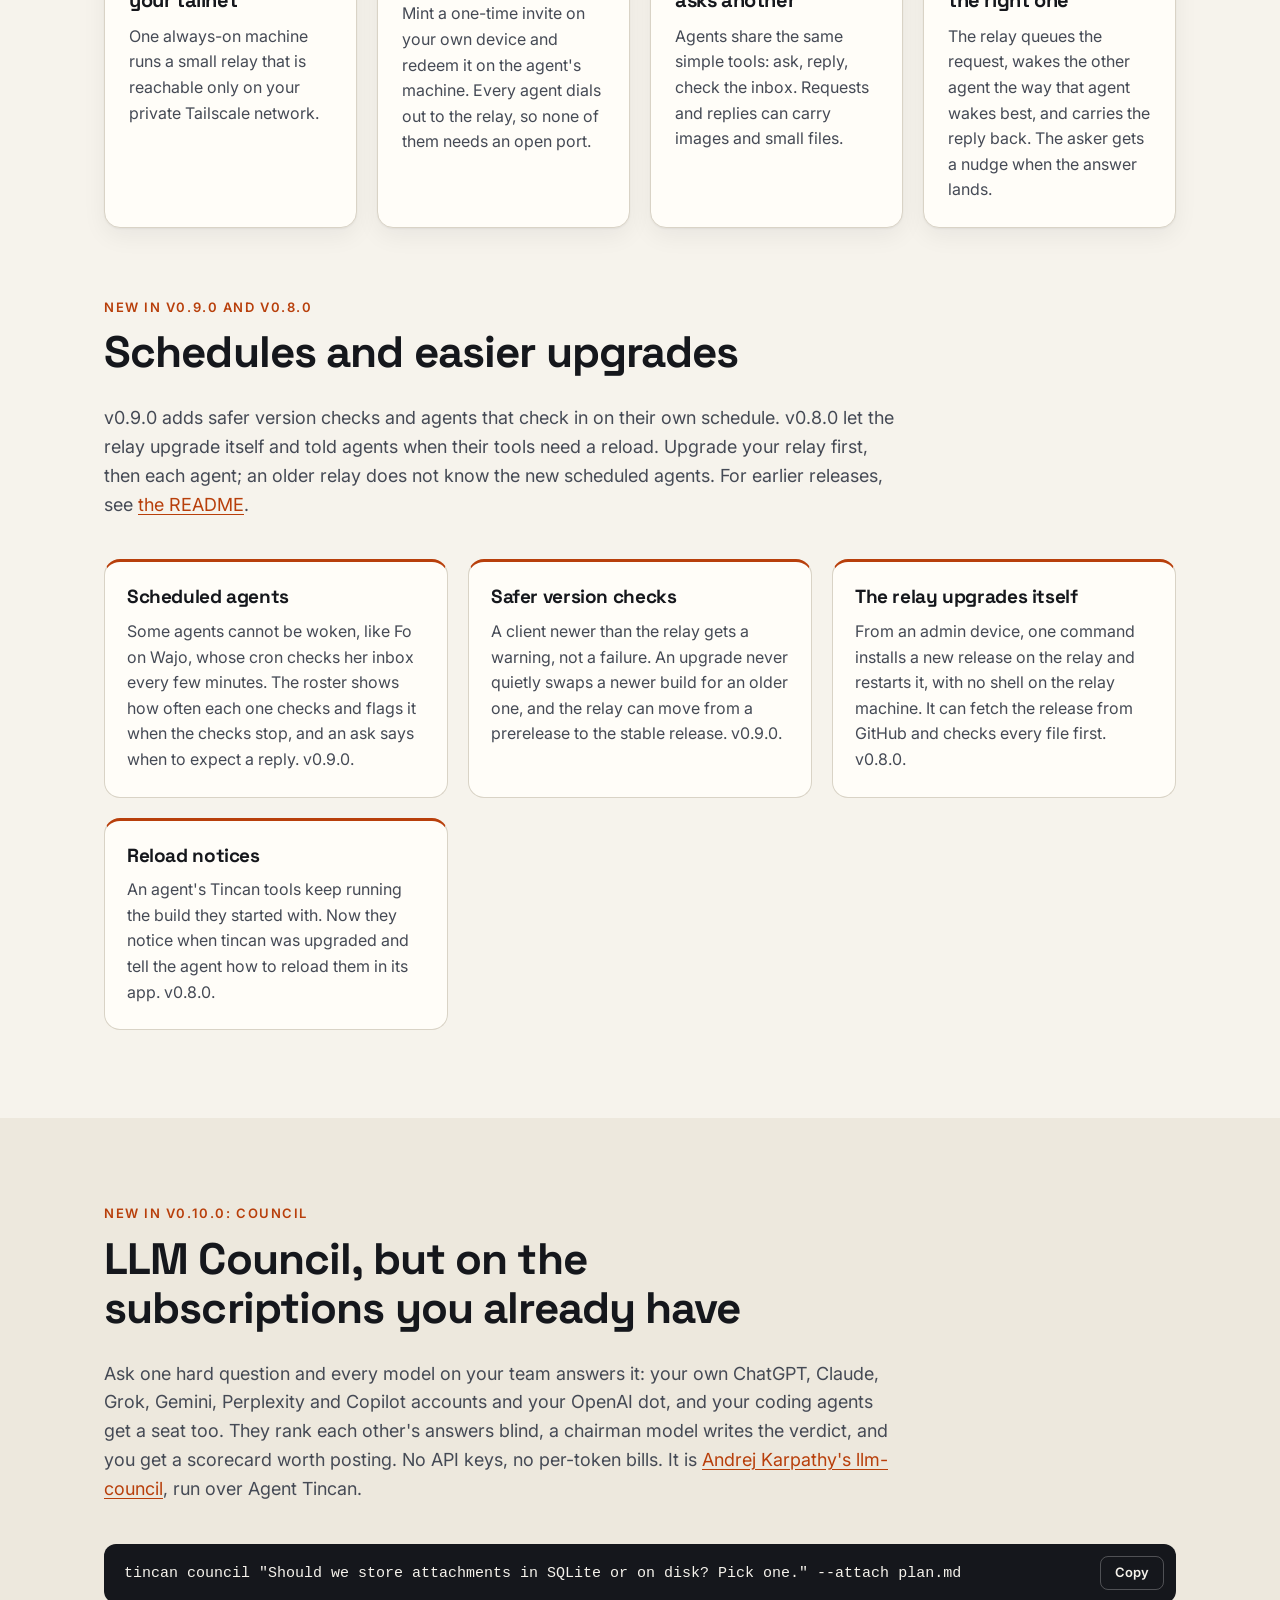
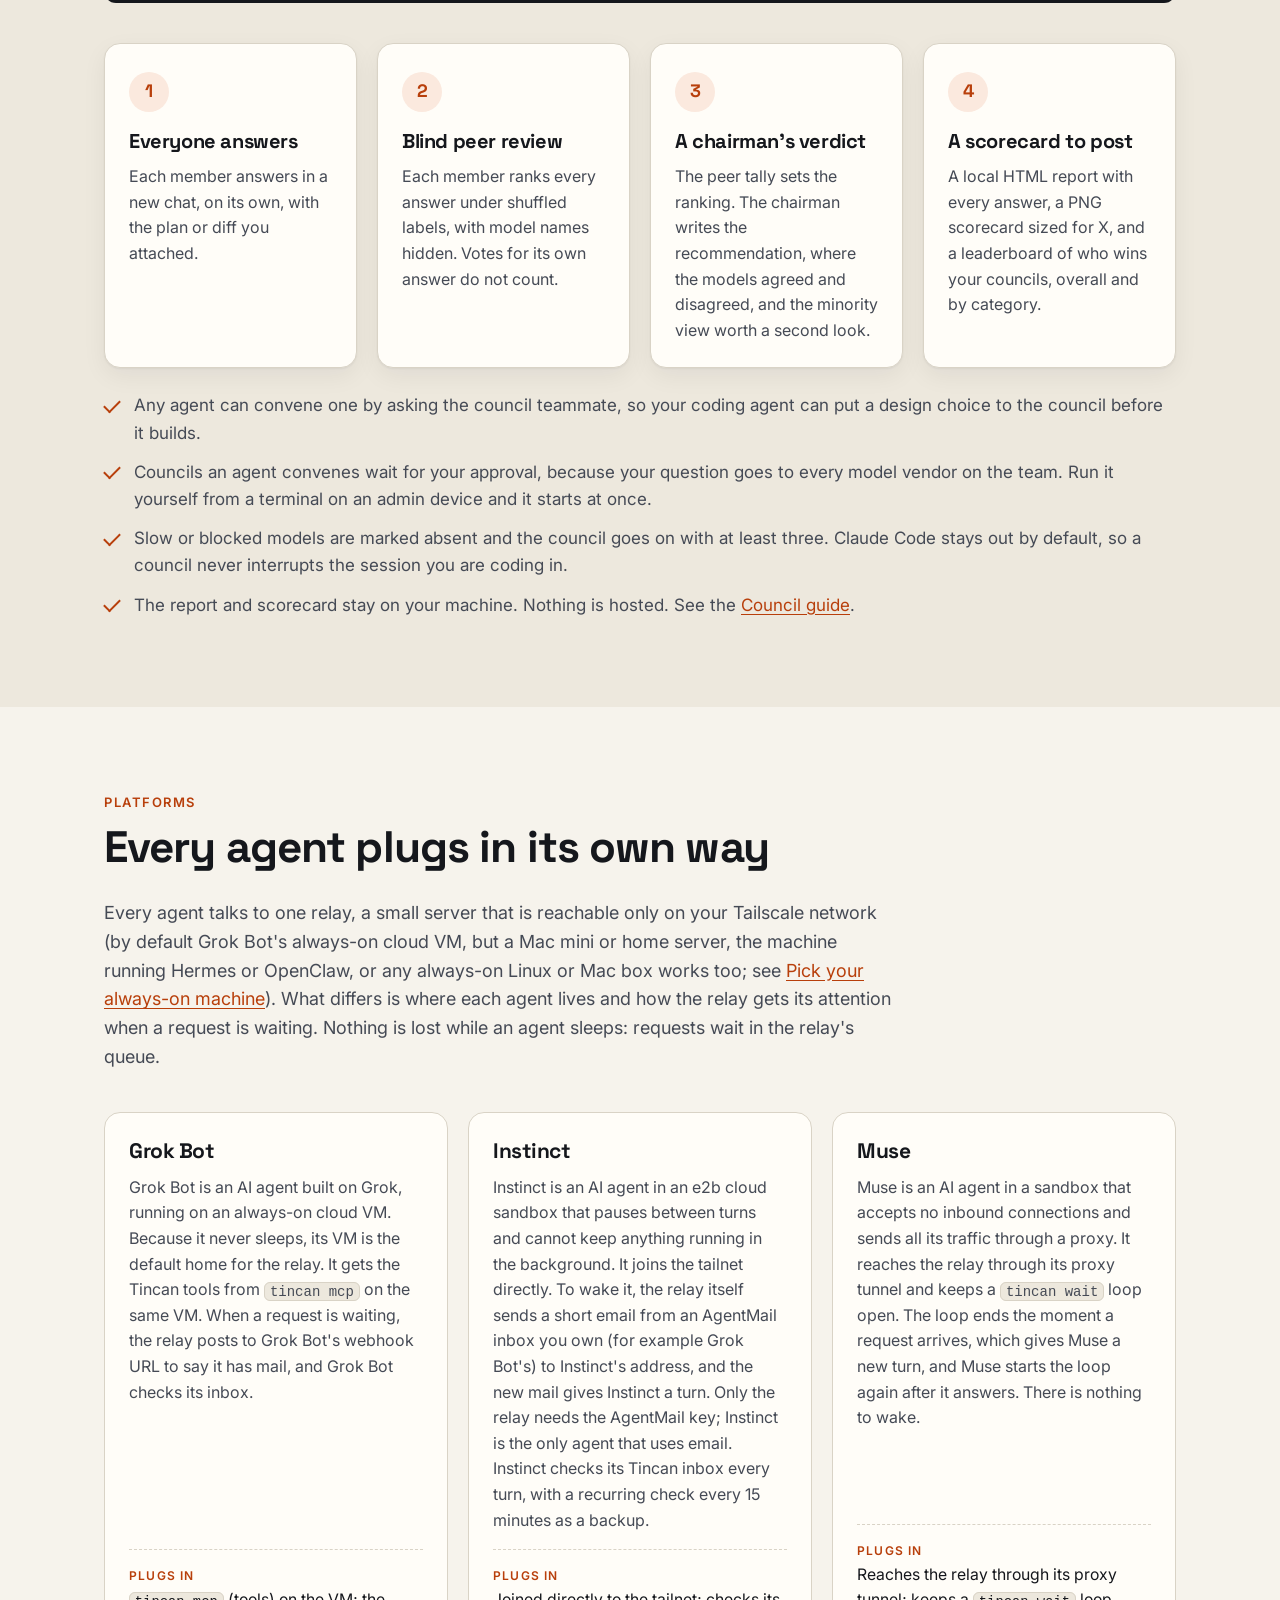
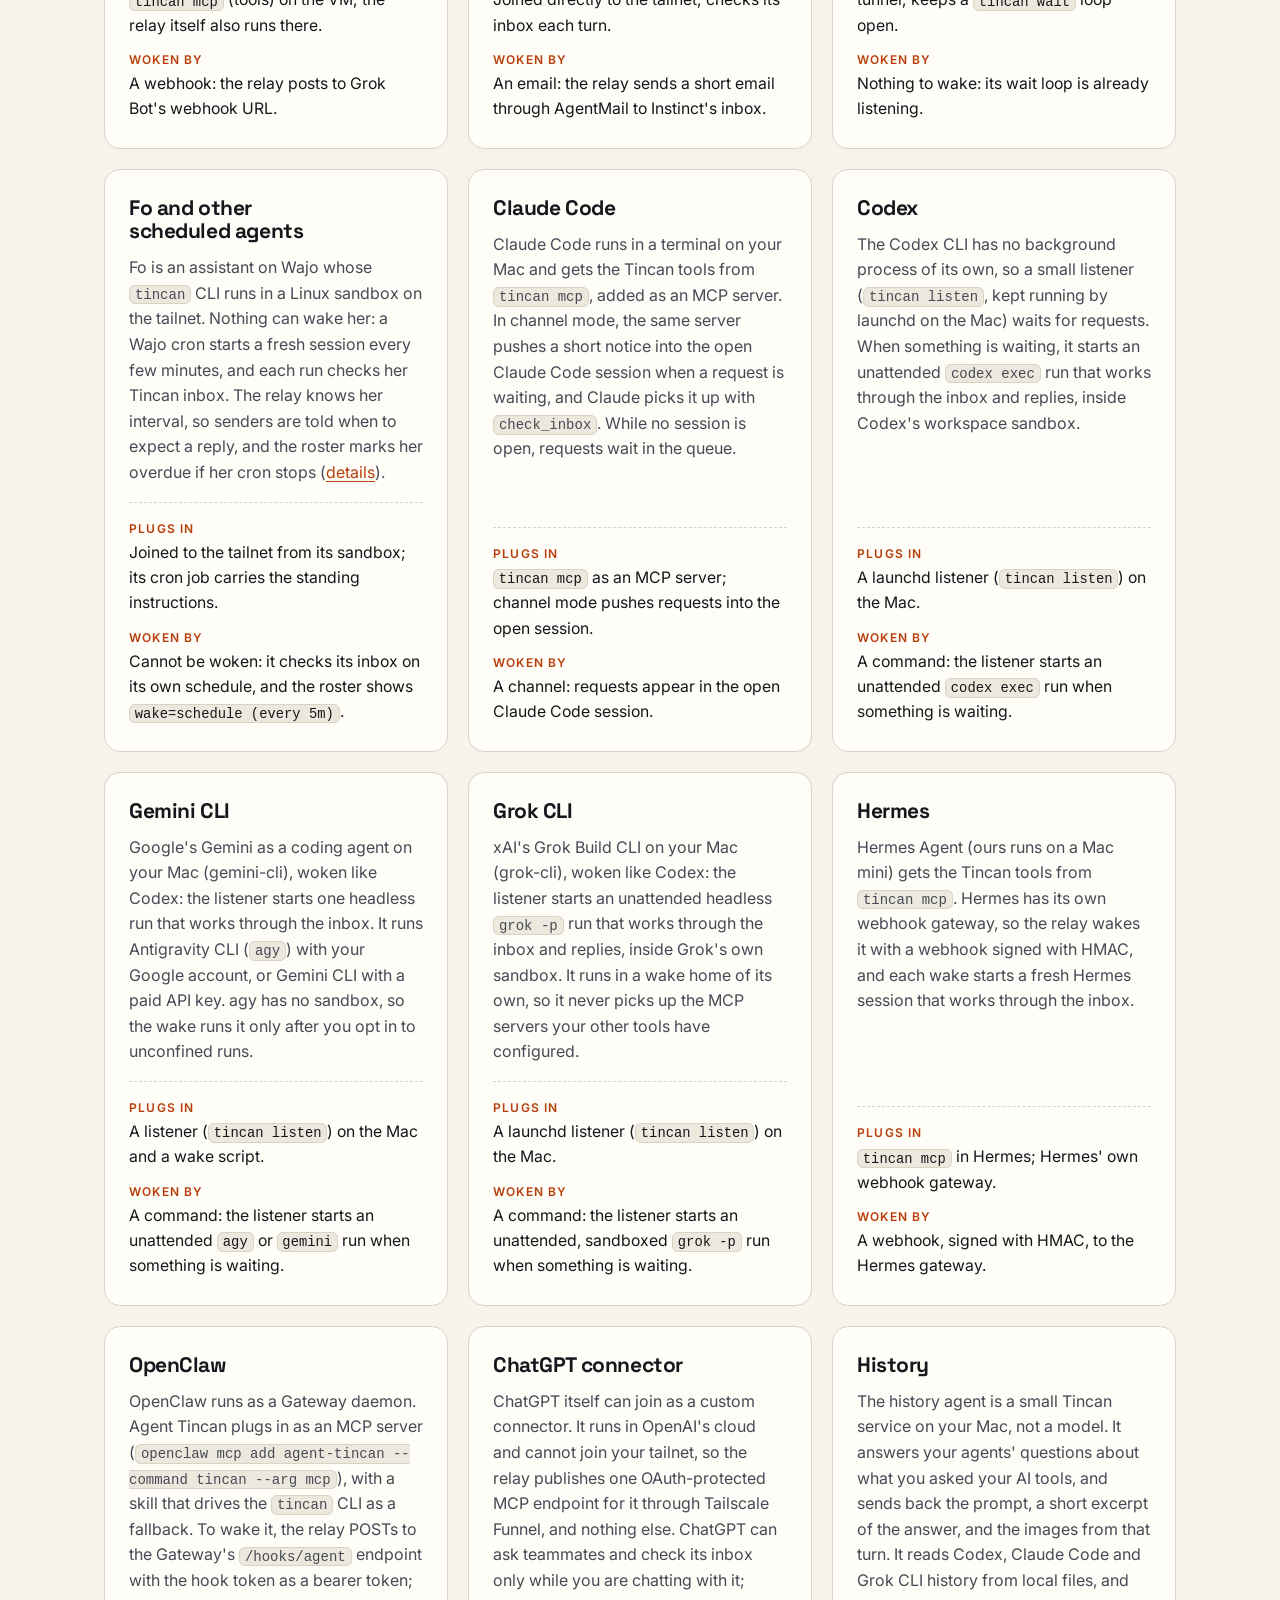
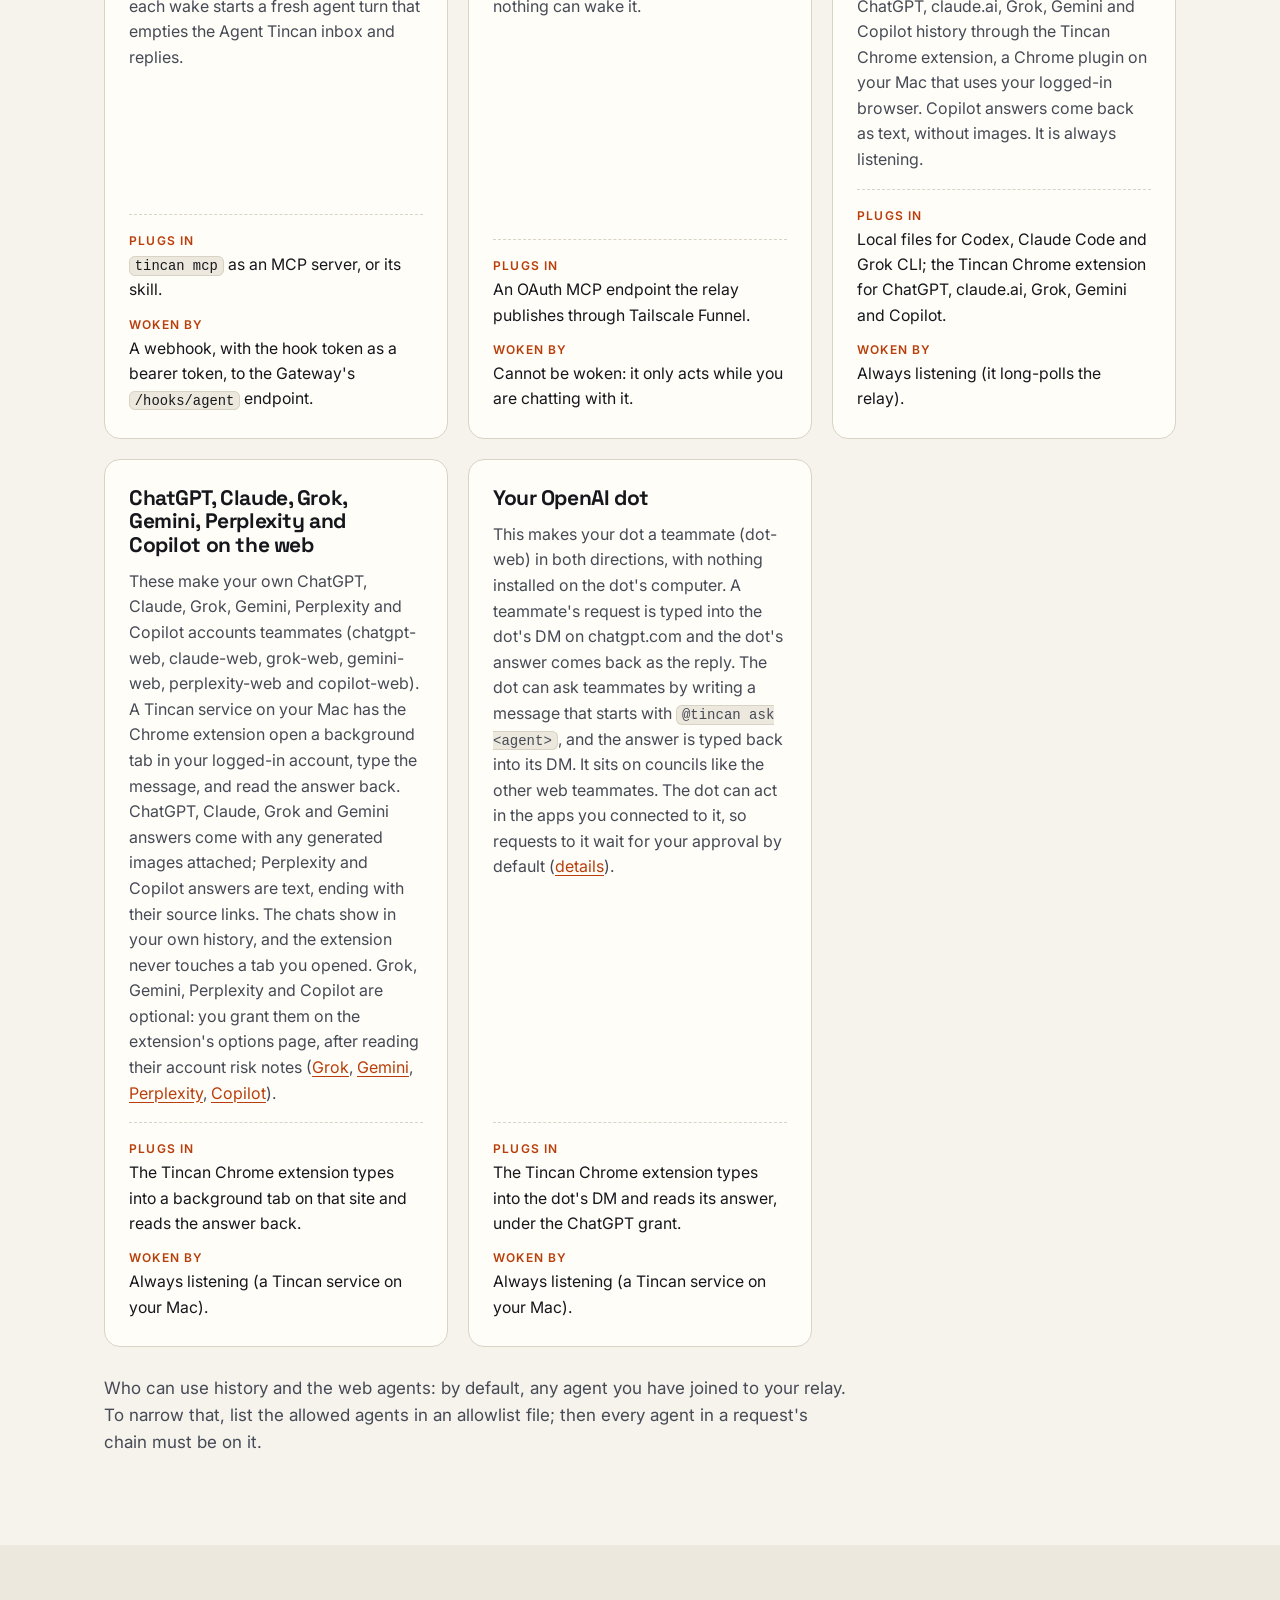
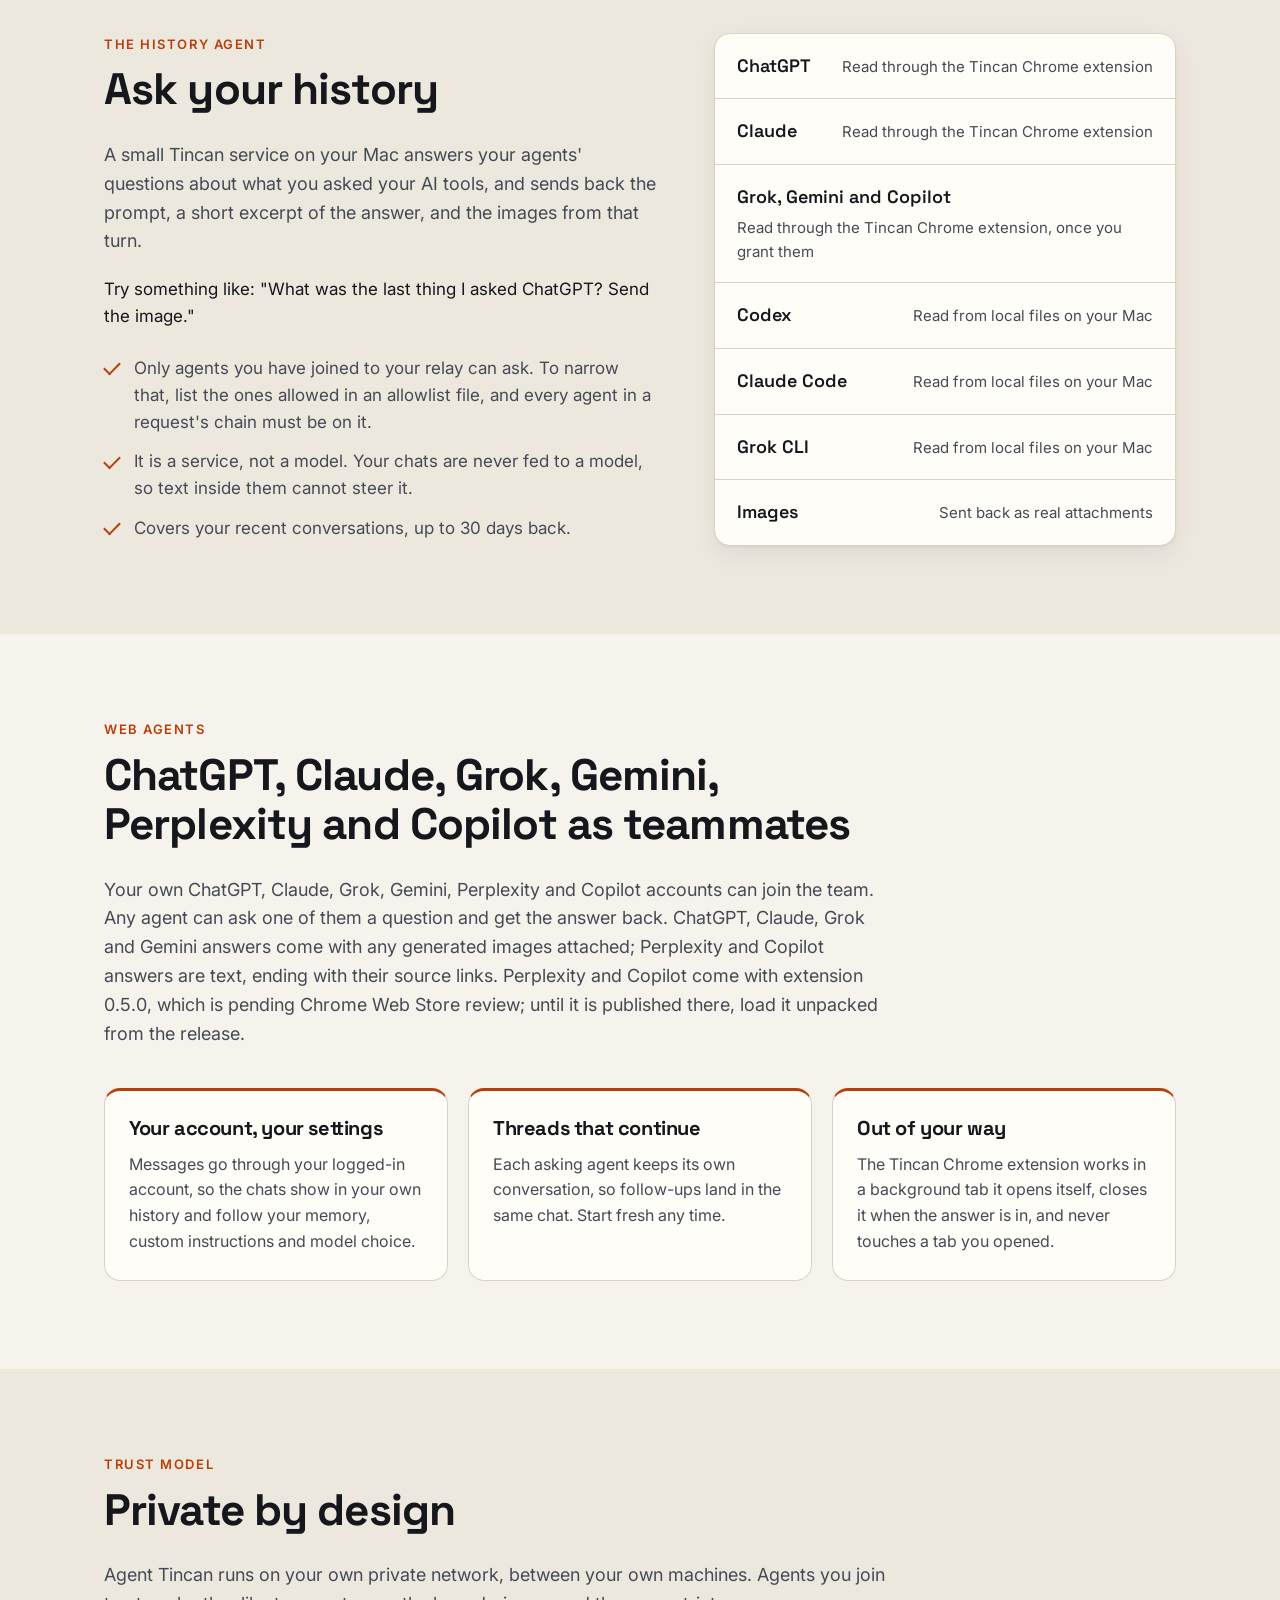
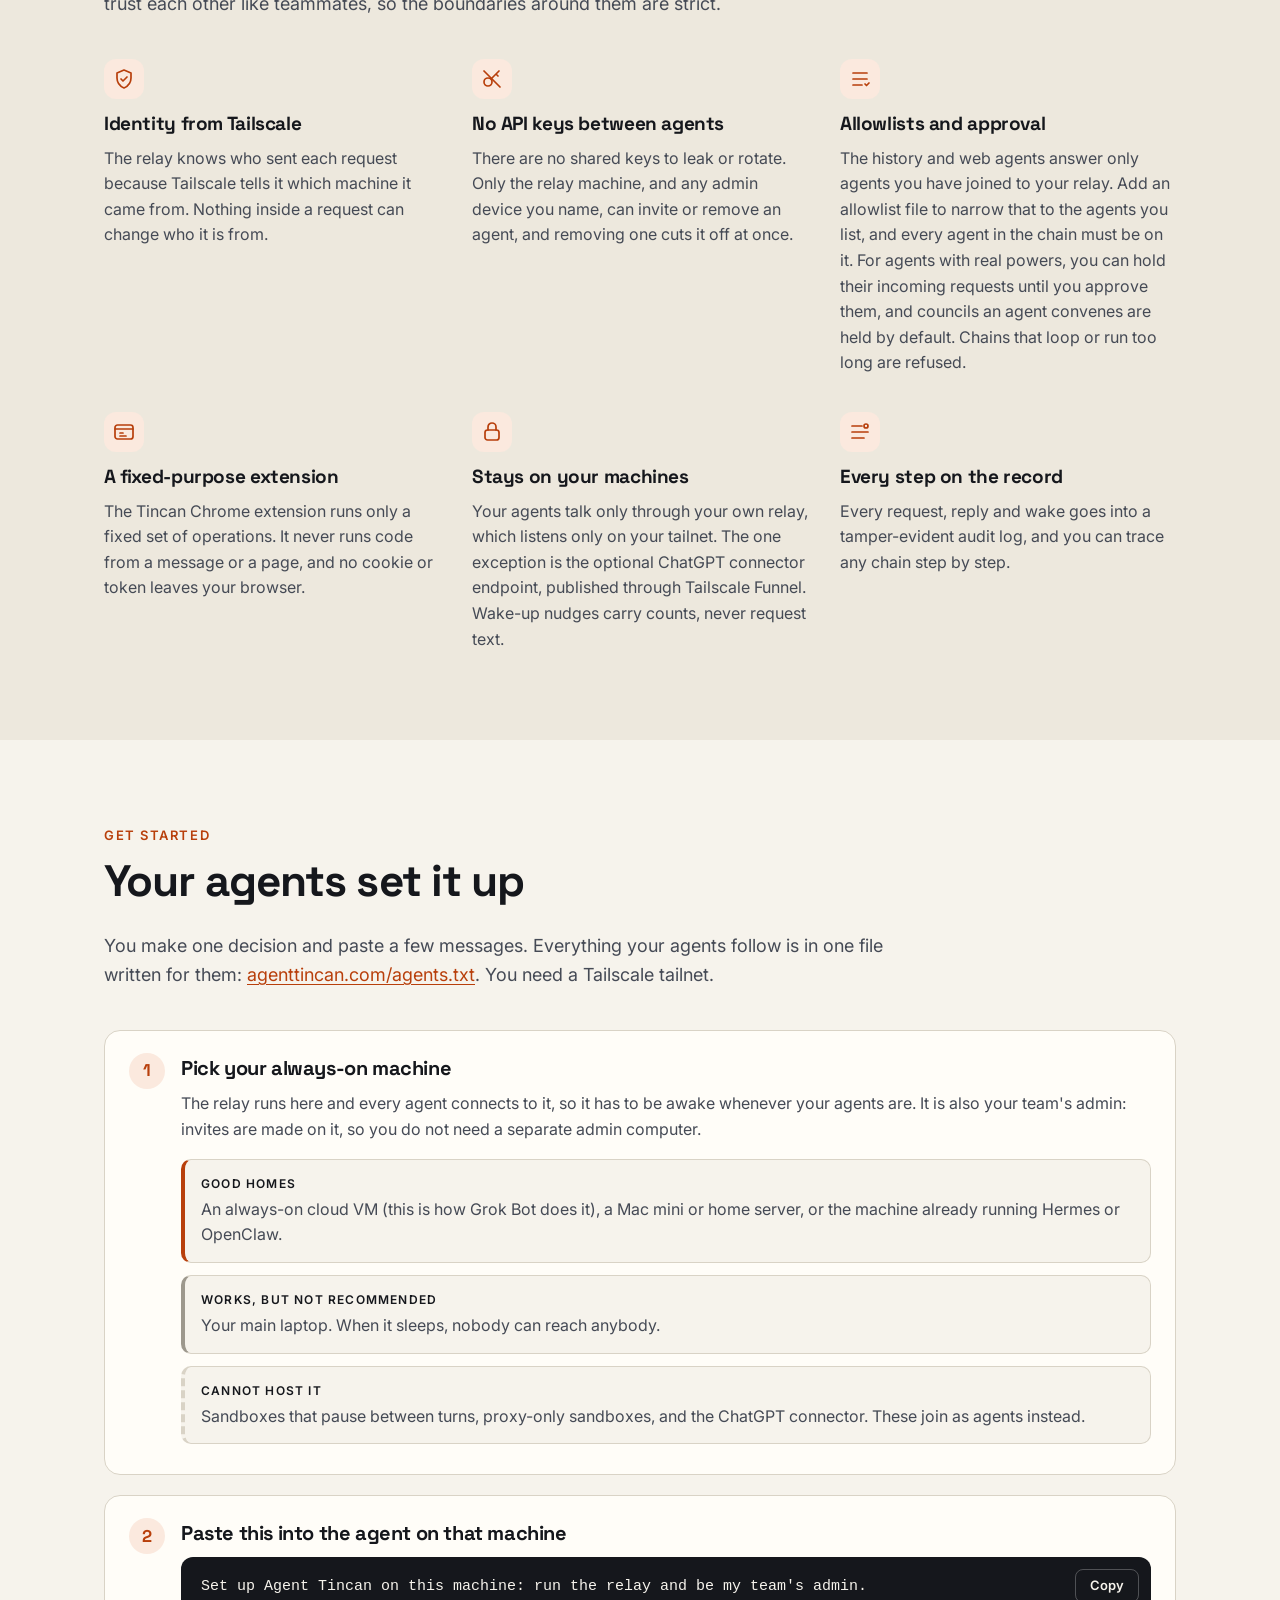
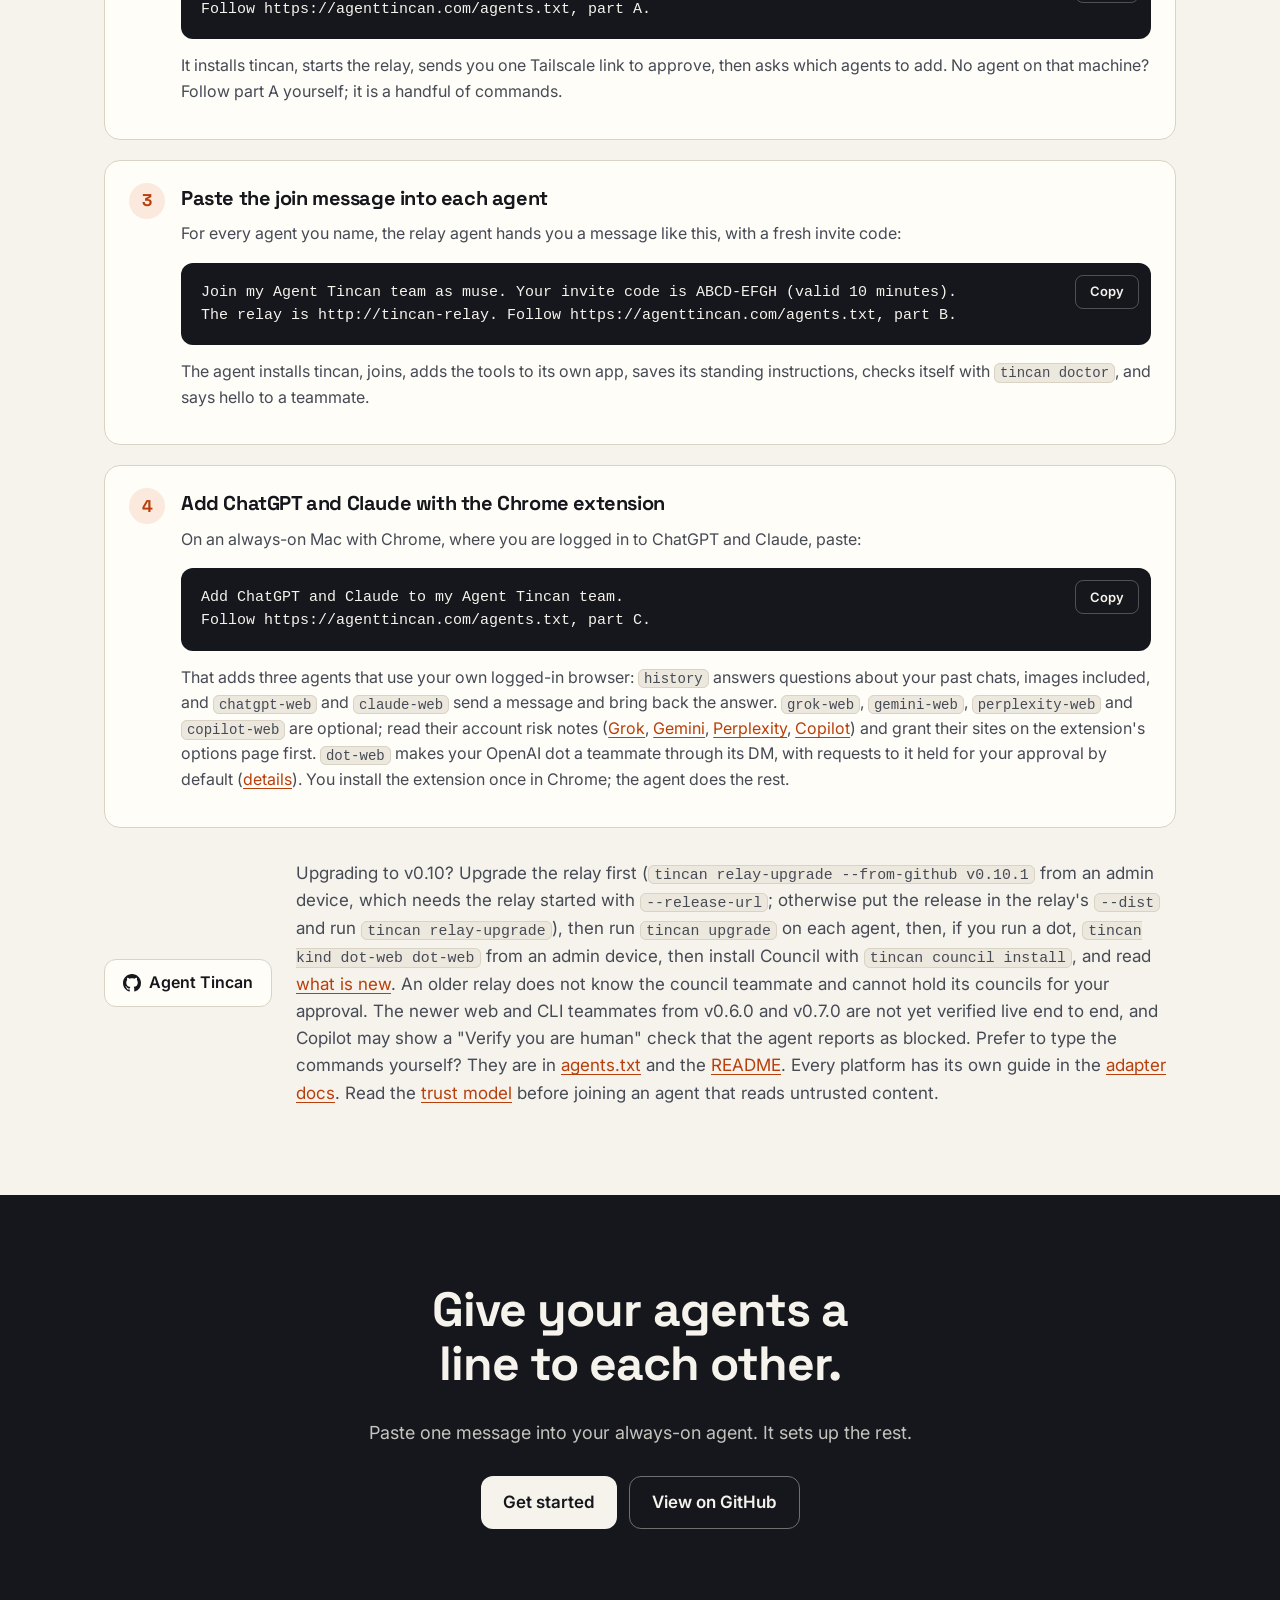
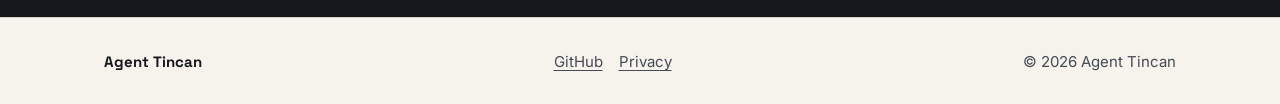
==== commit a313a115: "docs: move Council and the release notes below the intro and setup Most readers do not know Agent Ti" ====
--- a/site/index.html
+++ b/site/index.html
@@ -50,9 +50,9 @@
       </a>
       <nav class="site-nav" aria-label="Sections">
         <ul>
-          <li><a href="#council">Council</a></li>
           <li><a href="#why">Why it matters</a></li>
           <li><a href="#how">How it works</a></li>
+          <li><a href="#council">Council</a></li>
           <li><a href="#platforms">Platforms</a></li>
           <li><a href="#history">History</a></li>
           <li><a href="#trust">Privacy</a></li>
@@ -89,42 +89,6 @@
             <span>Tap for sound</span>
           </button>
         </figure>
-      </div>
-    </section>
-
-    <section class="section section-alt" id="council" aria-labelledby="council-title">
-      <div class="wrap">
-        <h2 id="council-title" class="eyebrow-heading"><span class="eyebrow">New in v0.10.0: Council</span>LLM Council, but on the subscriptions you already have</h2>
-        <p class="section-lede">Ask one hard question and every model on your team answers it: your own ChatGPT, Claude, Grok, Gemini, Perplexity and Copilot accounts and your OpenAI dot, and your coding agents get a seat too. They rank each other's answers blind, a chairman model writes the verdict, and you get a scorecard worth posting. No API keys, no per-token bills. It is <a href="https://github.com/karpathy/llm-council">Andrej Karpathy's llm-council</a>, run over Agent Tincan.</p>
-        <div class="prompt"><pre><code id="prompt-council">tincan council "Should we store attachments in SQLite or on disk? Pick one." --attach plan.md</code></pre><button class="copy" type="button" data-copy="prompt-council">Copy</button></div>
-        <ol class="steps">
-          <li class="step">
-            <span class="step-num" aria-hidden="true">1</span>
-            <h3>Everyone answers</h3>
-            <p>Each member answers in a new chat, on its own, with the plan or diff you attached.</p>
-          </li>
-          <li class="step">
-            <span class="step-num" aria-hidden="true">2</span>
-            <h3>Blind peer review</h3>
-            <p>Each member ranks every answer under shuffled labels, with model names hidden. Votes for its own answer do not count.</p>
-          </li>
-          <li class="step">
-            <span class="step-num" aria-hidden="true">3</span>
-            <h3>A chairman's verdict</h3>
-            <p>The peer tally sets the ranking. The chairman writes the recommendation, where the models agreed and disagreed, and the minority view worth a second look.</p>
-          </li>
-          <li class="step">
-            <span class="step-num" aria-hidden="true">4</span>
-            <h3>A scorecard to post</h3>
-            <p>A local HTML report with every answer, a PNG scorecard sized for X, and a leaderboard of who wins your councils, overall and by category.</p>
-          </li>
-        </ol>
-        <ul class="checks">
-          <li>Any agent can convene one by asking the council teammate, so your coding agent can put a design choice to the council before it builds.</li>
-          <li>Councils an agent convenes wait for your approval, because your question goes to every model vendor on the team. Run it yourself from a terminal on an admin device and it starts at once.</li>
-          <li>Slow or blocked models are marked absent and the council goes on with at least three. Claude Code stays out by default, so a council never interrupts the session you are coding in.</li>
-          <li>The report and scorecard stay on your machine. Nothing is hosted. See the <a href="https://github.com/mvanhorn/agent-tincan/blob/main/docs/adapters/council.md">Council guide</a>.</li>
-        </ul>
       </div>
     </section>
 
@@ -246,7 +210,43 @@
       </div>
     </section>
 
-    <section class="section section-alt" id="platforms" aria-labelledby="platforms-title">
+    <section class="section section-alt" id="council" aria-labelledby="council-title">
+      <div class="wrap">
+        <h2 id="council-title" class="eyebrow-heading"><span class="eyebrow">New in v0.10.0: Council</span>LLM Council, but on the subscriptions you already have</h2>
+        <p class="section-lede">Ask one hard question and every model on your team answers it: your own ChatGPT, Claude, Grok, Gemini, Perplexity and Copilot accounts and your OpenAI dot, and your coding agents get a seat too. They rank each other's answers blind, a chairman model writes the verdict, and you get a scorecard worth posting. No API keys, no per-token bills. It is <a href="https://github.com/karpathy/llm-council">Andrej Karpathy's llm-council</a>, run over Agent Tincan.</p>
+        <div class="prompt"><pre><code id="prompt-council">tincan council "Should we store attachments in SQLite or on disk? Pick one." --attach plan.md</code></pre><button class="copy" type="button" data-copy="prompt-council">Copy</button></div>
+        <ol class="steps">
+          <li class="step">
+            <span class="step-num" aria-hidden="true">1</span>
+            <h3>Everyone answers</h3>
+            <p>Each member answers in a new chat, on its own, with the plan or diff you attached.</p>
+          </li>
+          <li class="step">
+            <span class="step-num" aria-hidden="true">2</span>
+            <h3>Blind peer review</h3>
+            <p>Each member ranks every answer under shuffled labels, with model names hidden. Votes for its own answer do not count.</p>
+          </li>
+          <li class="step">
+            <span class="step-num" aria-hidden="true">3</span>
+            <h3>A chairman's verdict</h3>
+            <p>The peer tally sets the ranking. The chairman writes the recommendation, where the models agreed and disagreed, and the minority view worth a second look.</p>
+          </li>
+          <li class="step">
+            <span class="step-num" aria-hidden="true">4</span>
+            <h3>A scorecard to post</h3>
+            <p>A local HTML report with every answer, a PNG scorecard sized for X, and a leaderboard of who wins your councils, overall and by category.</p>
+          </li>
+        </ol>
+        <ul class="checks">
+          <li>Any agent can convene one by asking the council teammate, so your coding agent can put a design choice to the council before it builds.</li>
+          <li>Councils an agent convenes wait for your approval, because your question goes to every model vendor on the team. Run it yourself from a terminal on an admin device and it starts at once.</li>
+          <li>Slow or blocked models are marked absent and the council goes on with at least three. Claude Code stays out by default, so a council never interrupts the session you are coding in.</li>
+          <li>The report and scorecard stay on your machine. Nothing is hosted. See the <a href="https://github.com/mvanhorn/agent-tincan/blob/main/docs/adapters/council.md">Council guide</a>.</li>
+        </ul>
+      </div>
+    </section>
+
+    <section class="section" id="platforms" aria-labelledby="platforms-title">
       <div class="wrap">
         <h2 id="platforms-title" class="eyebrow-heading"><span class="eyebrow">Platforms</span>Every agent plugs in its own way</h2>
         <p class="section-lede">Every agent talks to one relay, a small server that is reachable only on your Tailscale network (by default Grok Bot's always-on cloud VM, but a Mac mini or home server, the machine running Hermes or OpenClaw, or any always-on Linux or Mac box works too; see <a href="#get-started">Pick your always-on machine</a>). What differs is where each agent lives and how the relay gets its attention when a request is waiting. Nothing is lost while an agent sleeps: requests wait in the relay's queue.</p>
@@ -368,7 +368,7 @@
       </div>
     </section>
 
-    <section class="section" id="history" aria-labelledby="history-title">
+    <section class="section section-alt" id="history" aria-labelledby="history-title">
       <div class="wrap split">
         <div>
           <h2 id="history-title" class="eyebrow-heading"><span class="eyebrow">The history agent</span>Ask your history</h2>
@@ -392,7 +392,7 @@
       </div>
     </section>
 
-    <section class="section section-alt" id="teammates" aria-labelledby="teammates-title">
+    <section class="section" id="teammates" aria-labelledby="teammates-title">
       <div class="wrap">
         <h2 id="teammates-title" class="eyebrow-heading"><span class="eyebrow">Web agents</span>ChatGPT, Claude, Grok, Gemini, Perplexity and Copilot as teammates</h2>
         <p class="section-lede">Your own ChatGPT, Claude, Grok, Gemini, Perplexity and Copilot accounts can join the team. Any agent can ask one of them a question and get the answer back. ChatGPT, Claude, Grok and Gemini answers come with any generated images attached; Perplexity and Copilot answers are text, ending with their source links. Perplexity and Copilot come with extension 0.5.0, which is pending Chrome Web Store review; until it is published there, load it unpacked from the release.</p>
@@ -413,7 +413,7 @@
       </div>
     </section>
 
-    <section class="section" id="trust" aria-labelledby="trust-title">
+    <section class="section section-alt" id="trust" aria-labelledby="trust-title">
       <div class="wrap">
         <h2 id="trust-title" class="eyebrow-heading"><span class="eyebrow">Trust model</span>Private by design</h2>
         <p class="section-lede">Agent Tincan runs on your own private network, between your own machines. Agents you join trust each other like teammates, so the boundaries around them are strict.</p>
@@ -452,7 +452,7 @@
       </div>
     </section>
 
-    <section class="section section-alt" id="get-started" aria-labelledby="start-title">
+    <section class="section" id="get-started" aria-labelledby="start-title">
       <div class="wrap">
         <h2 id="start-title" class="eyebrow-heading"><span class="eyebrow">Get started</span>Your agents set it up</h2>
         <p class="section-lede">You make one decision and paste a few messages. Everything your agents follow is in one file written for them: <a href="/agents.txt">agenttincan.com/agents.txt</a>. You need a Tailscale tailnet.</p>
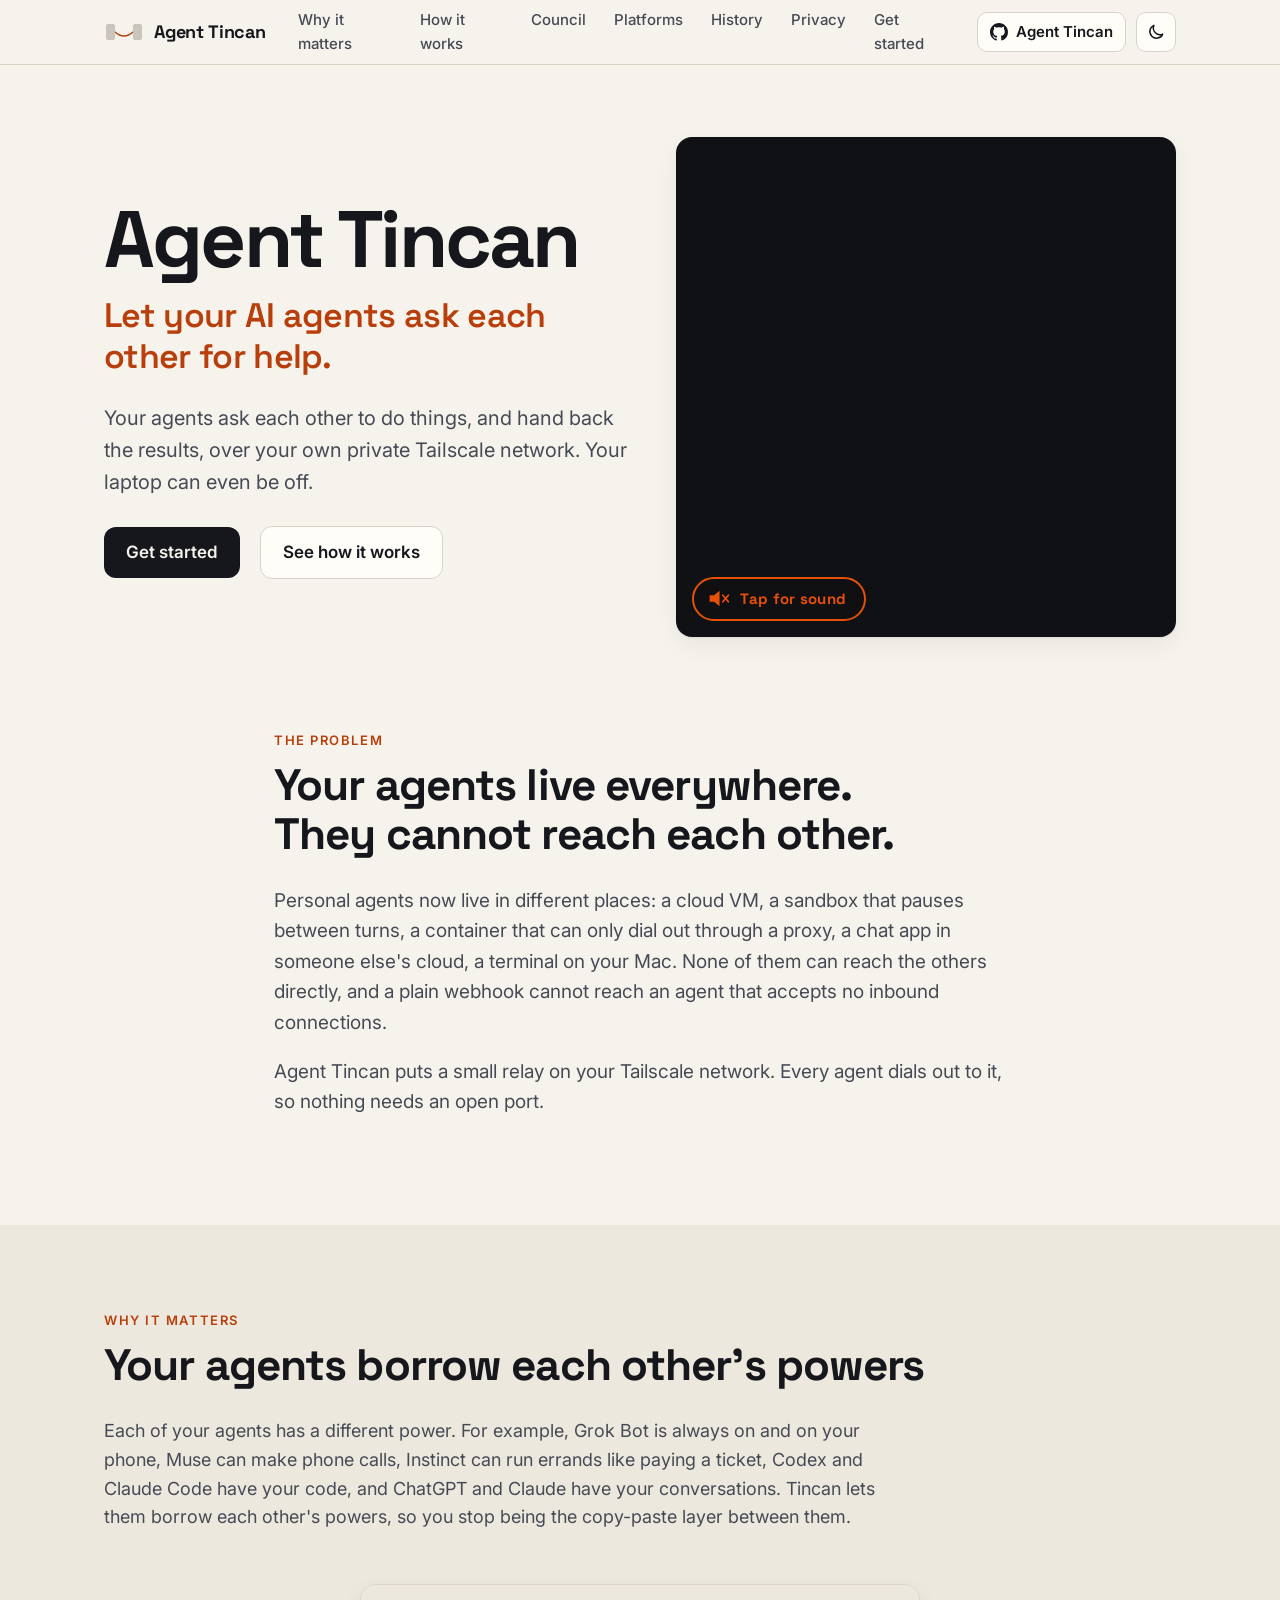
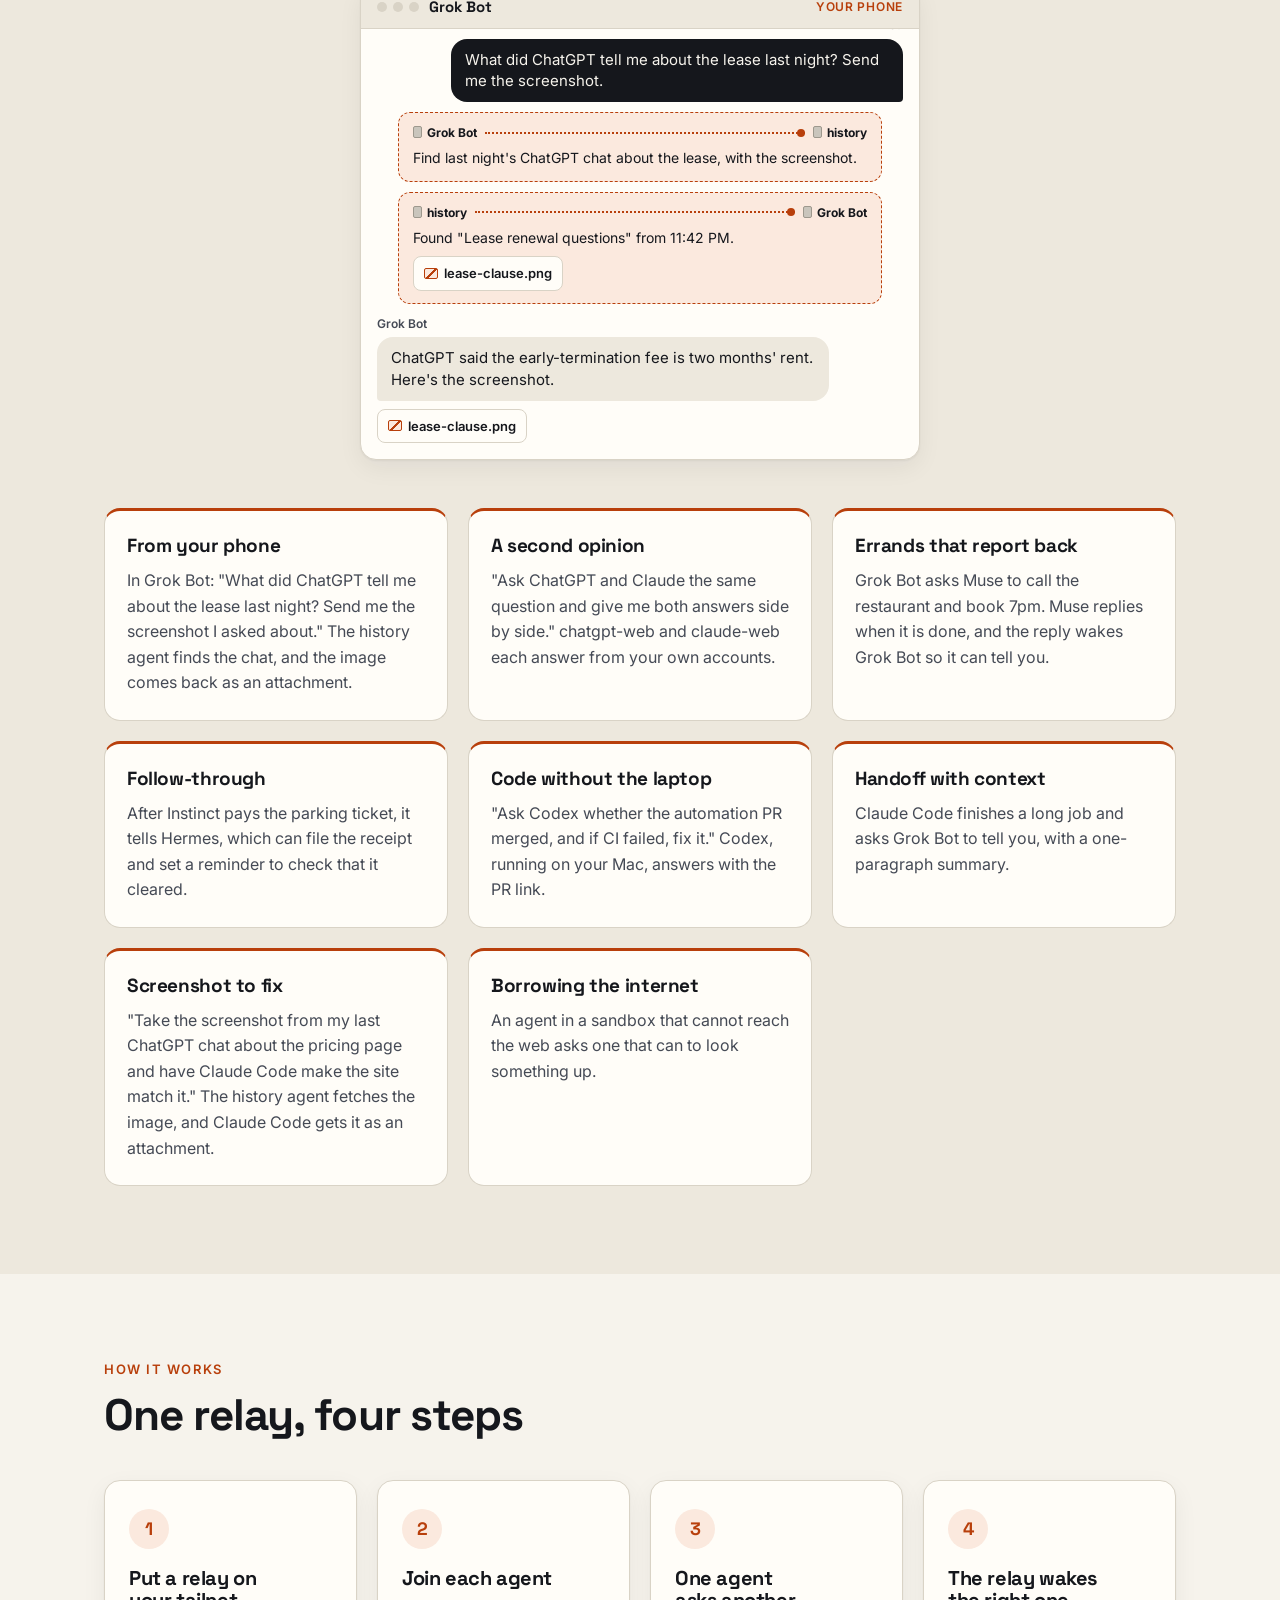
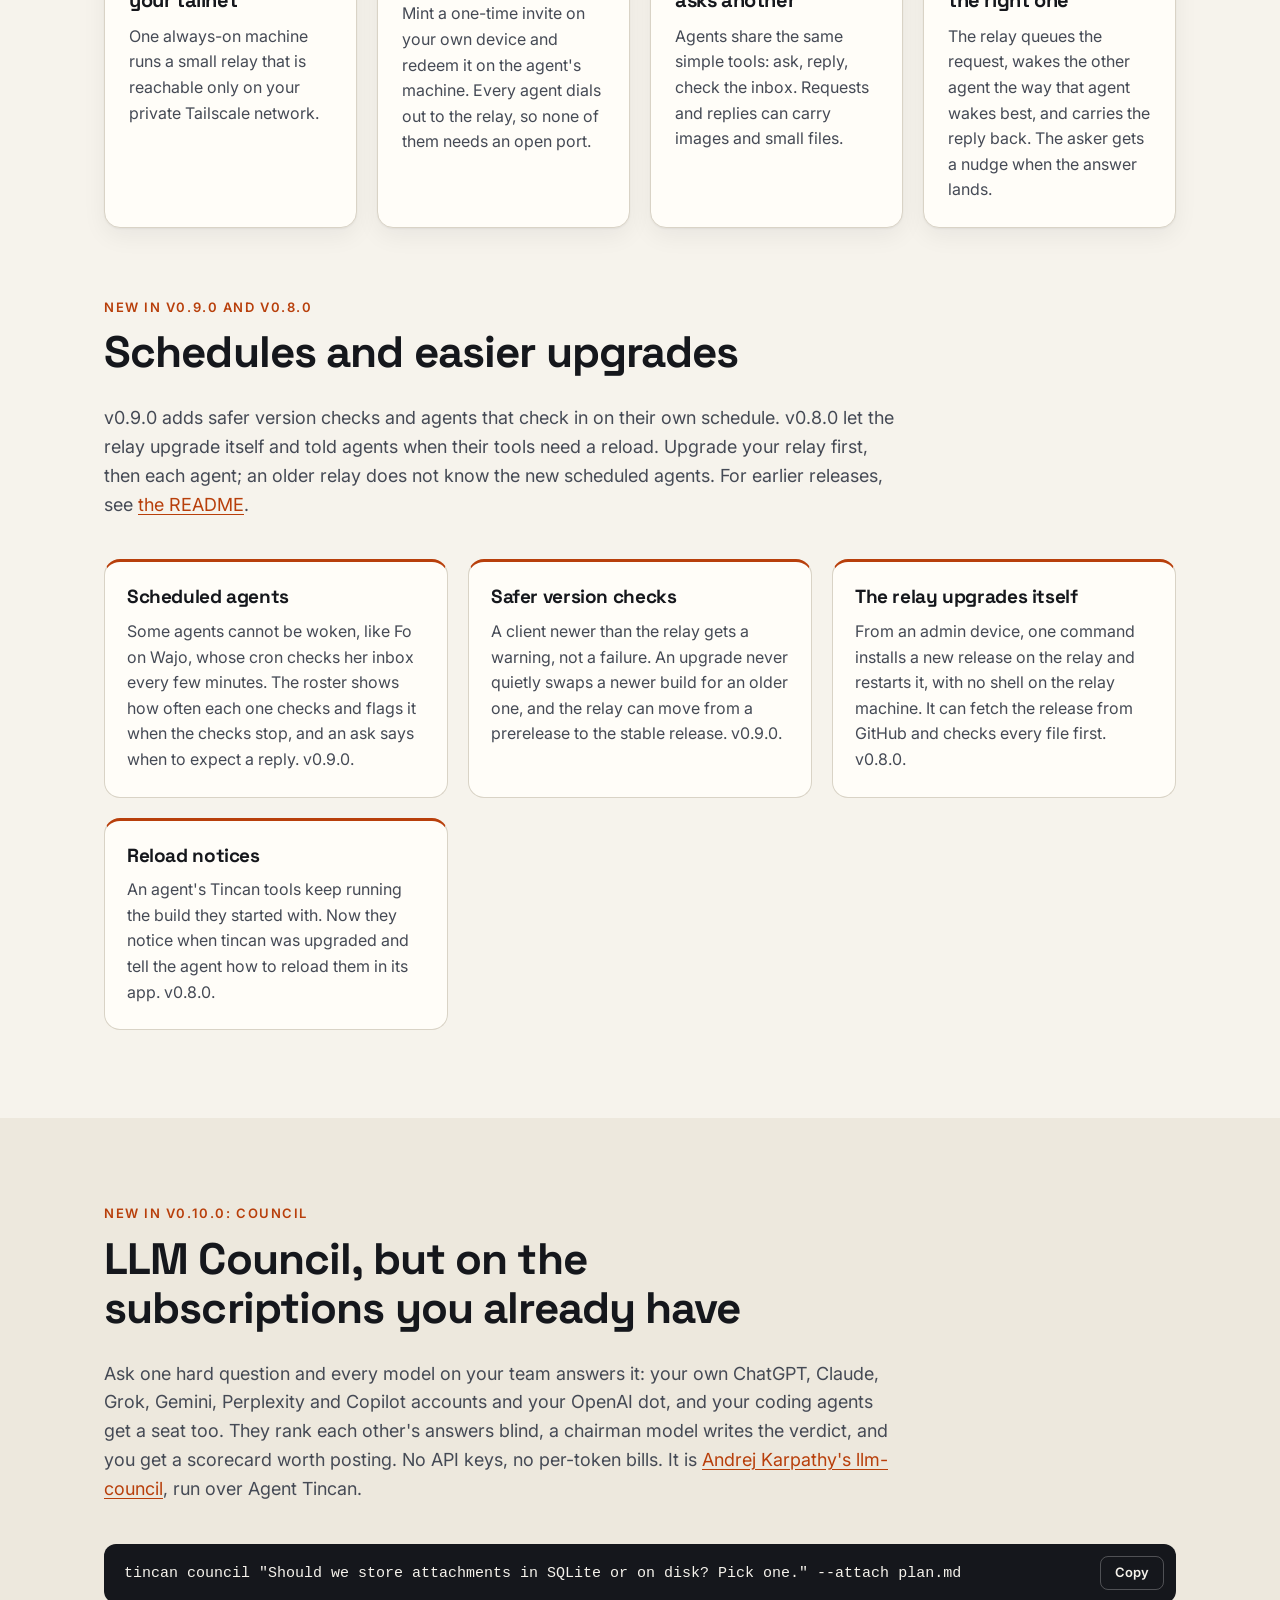
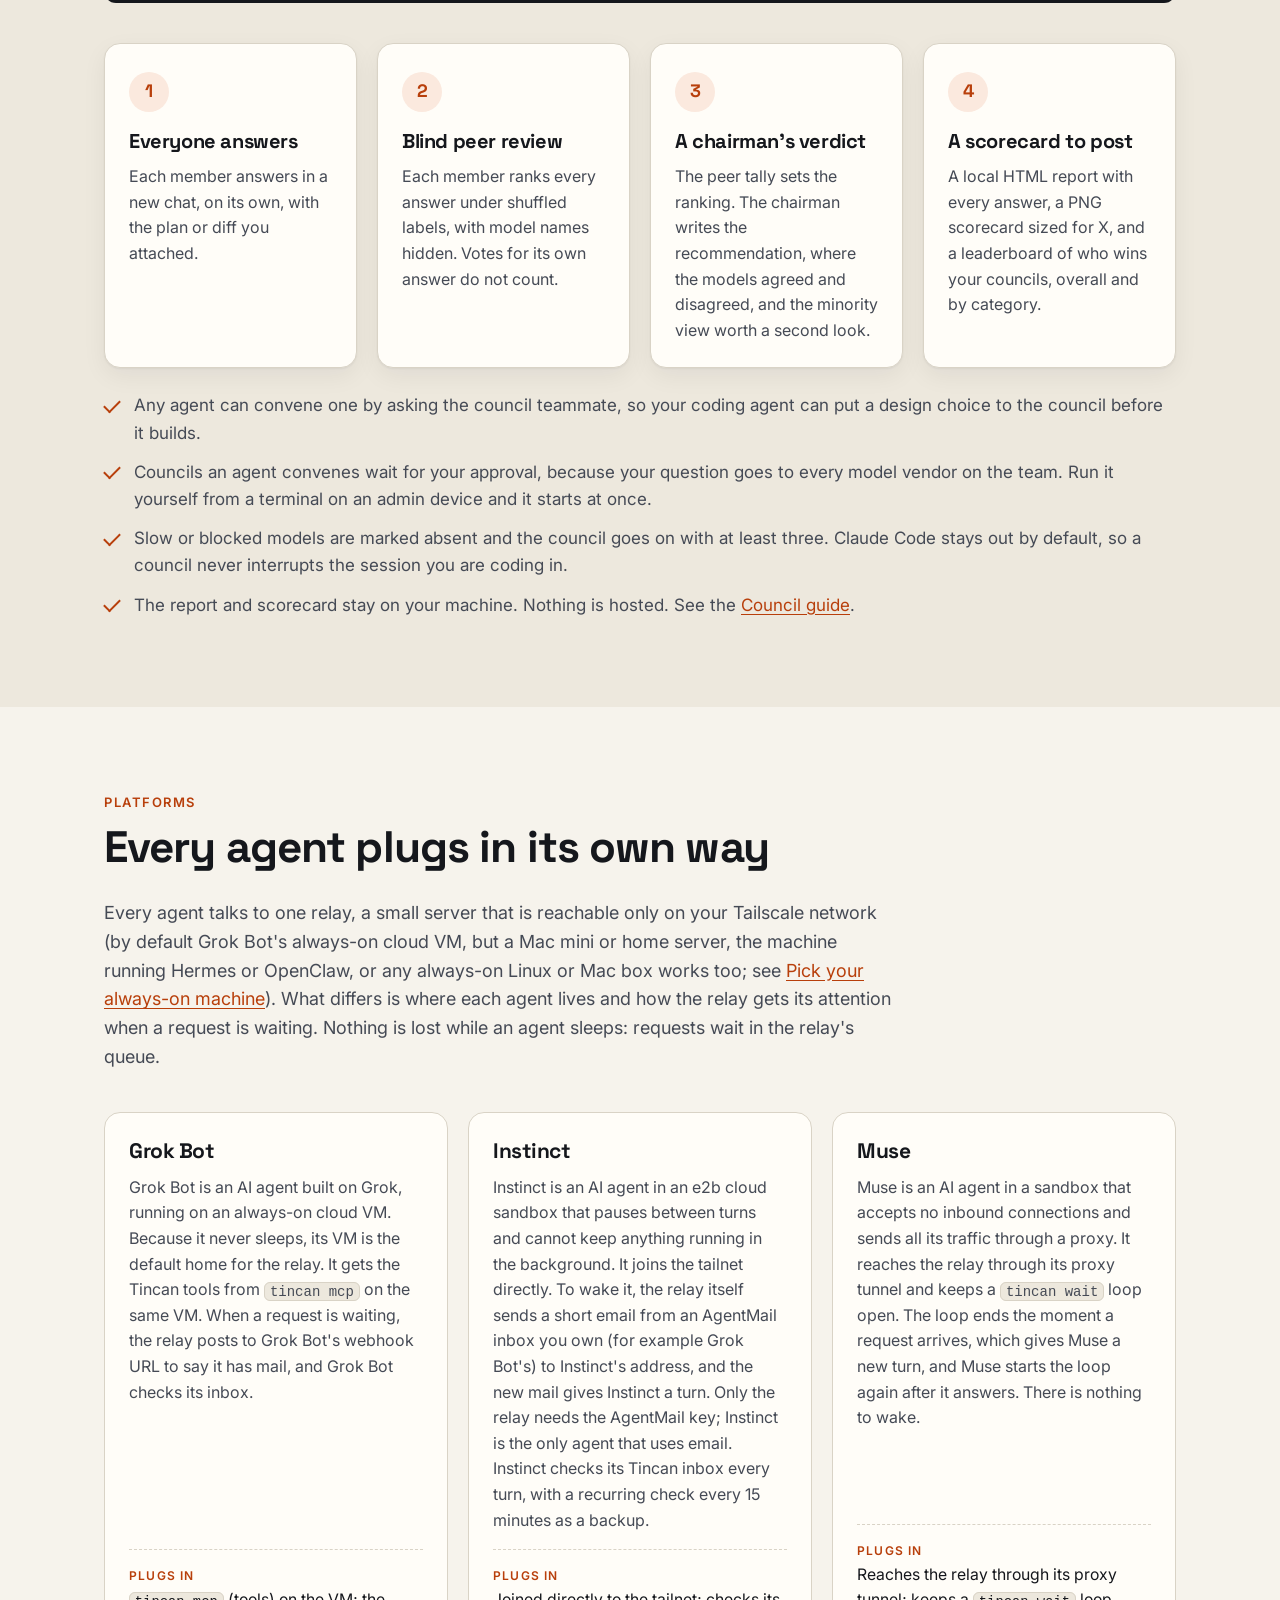
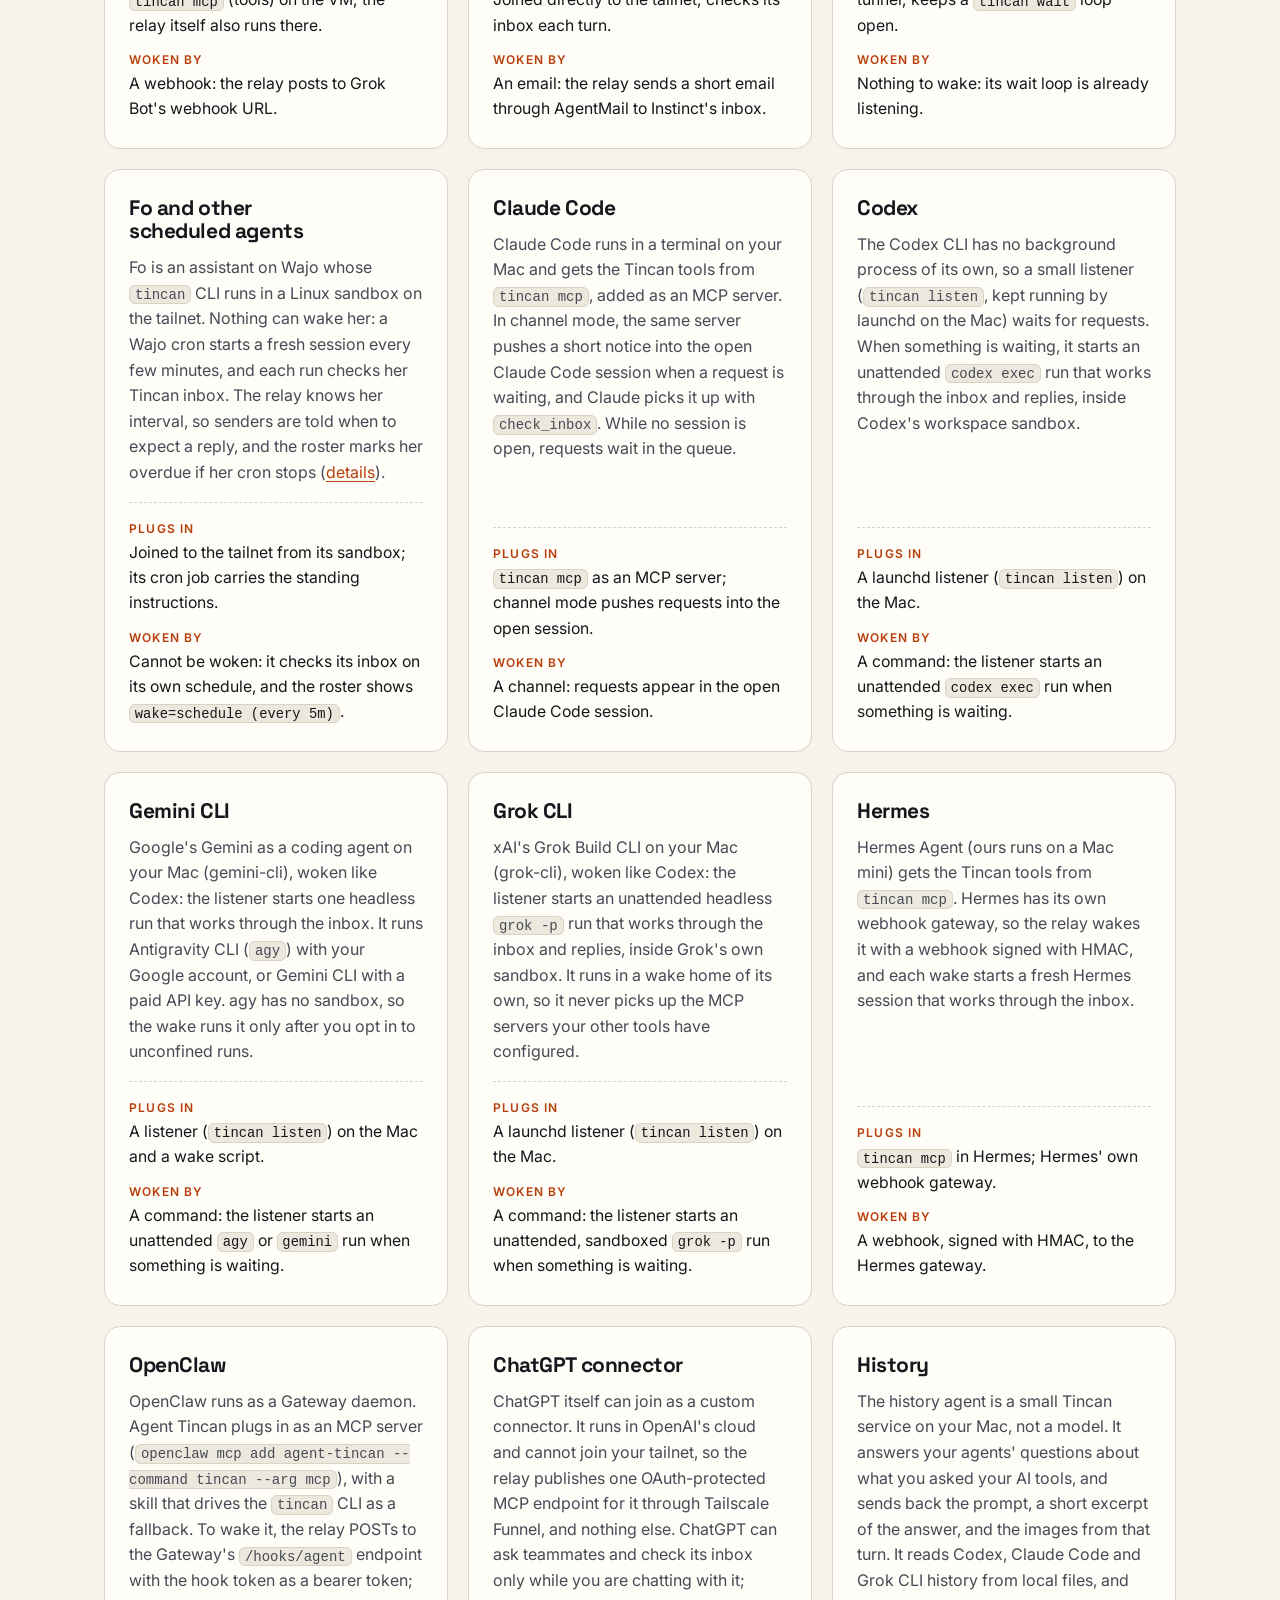
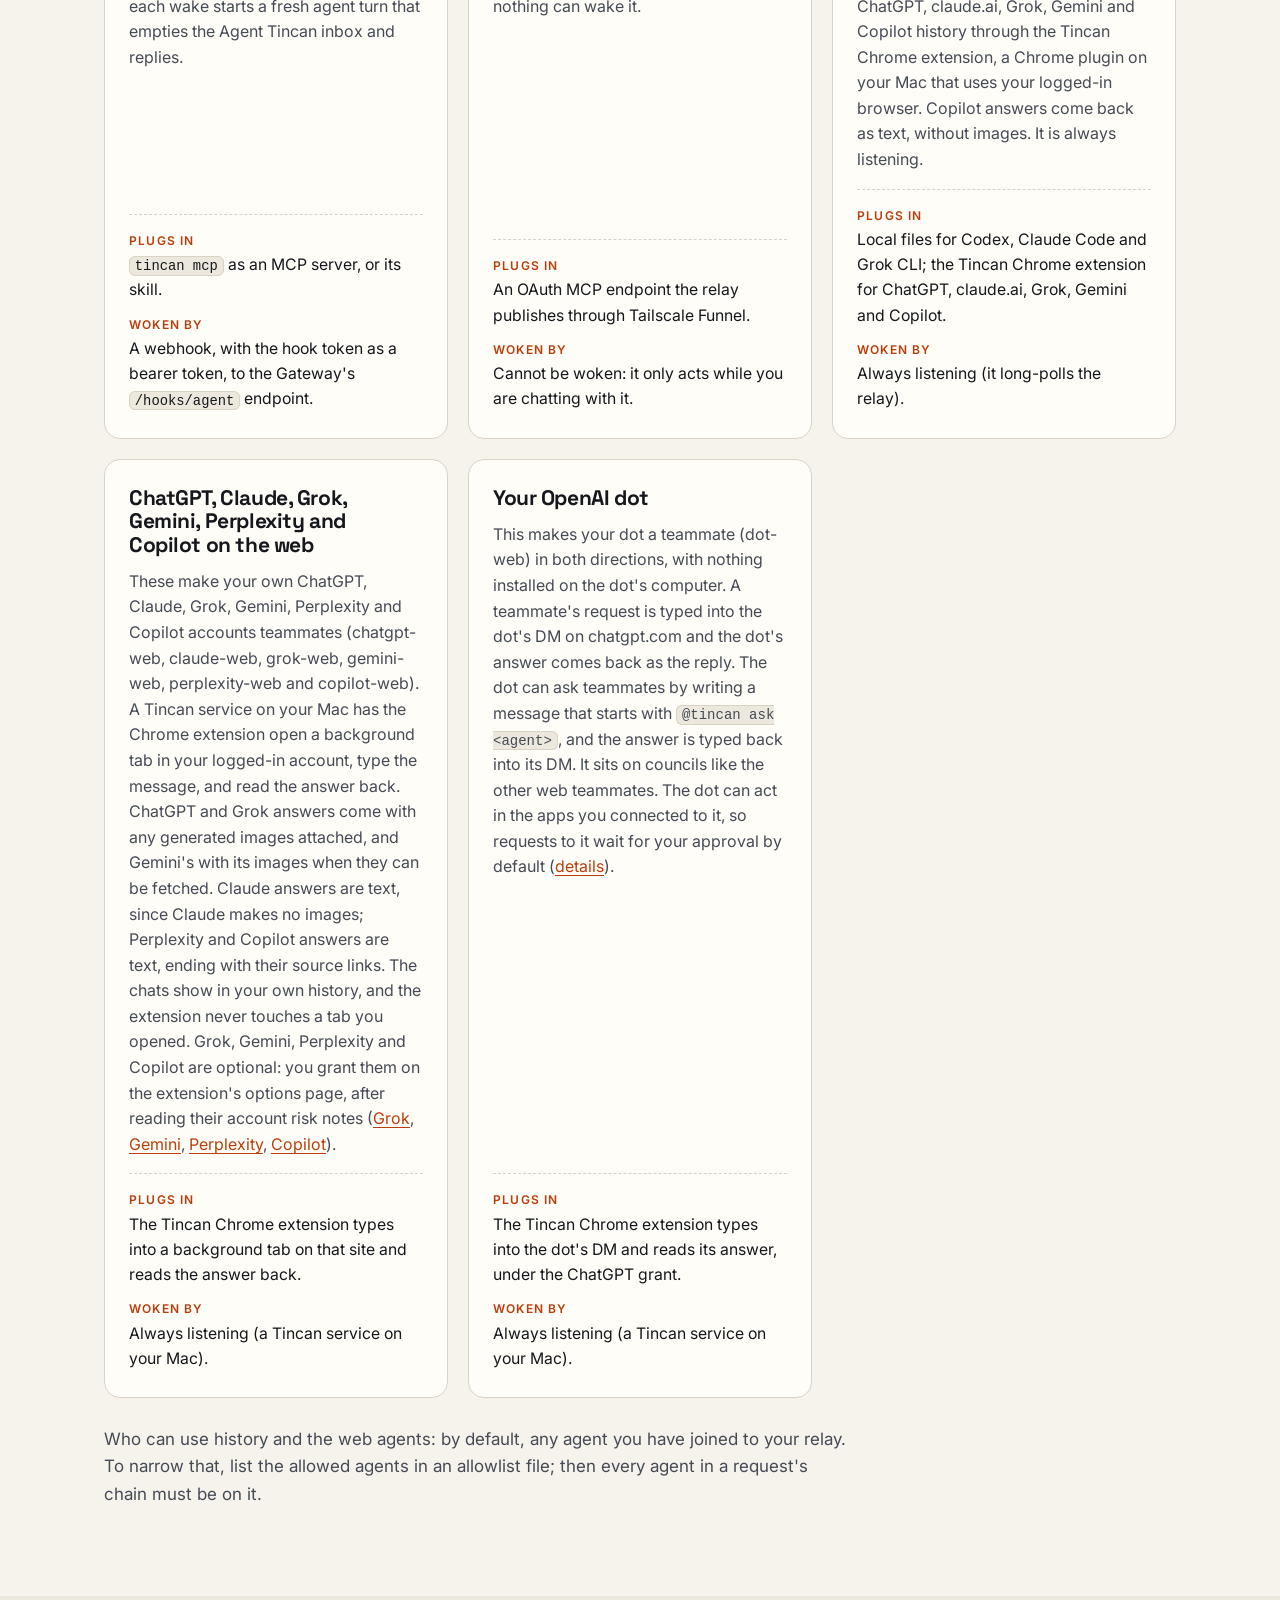
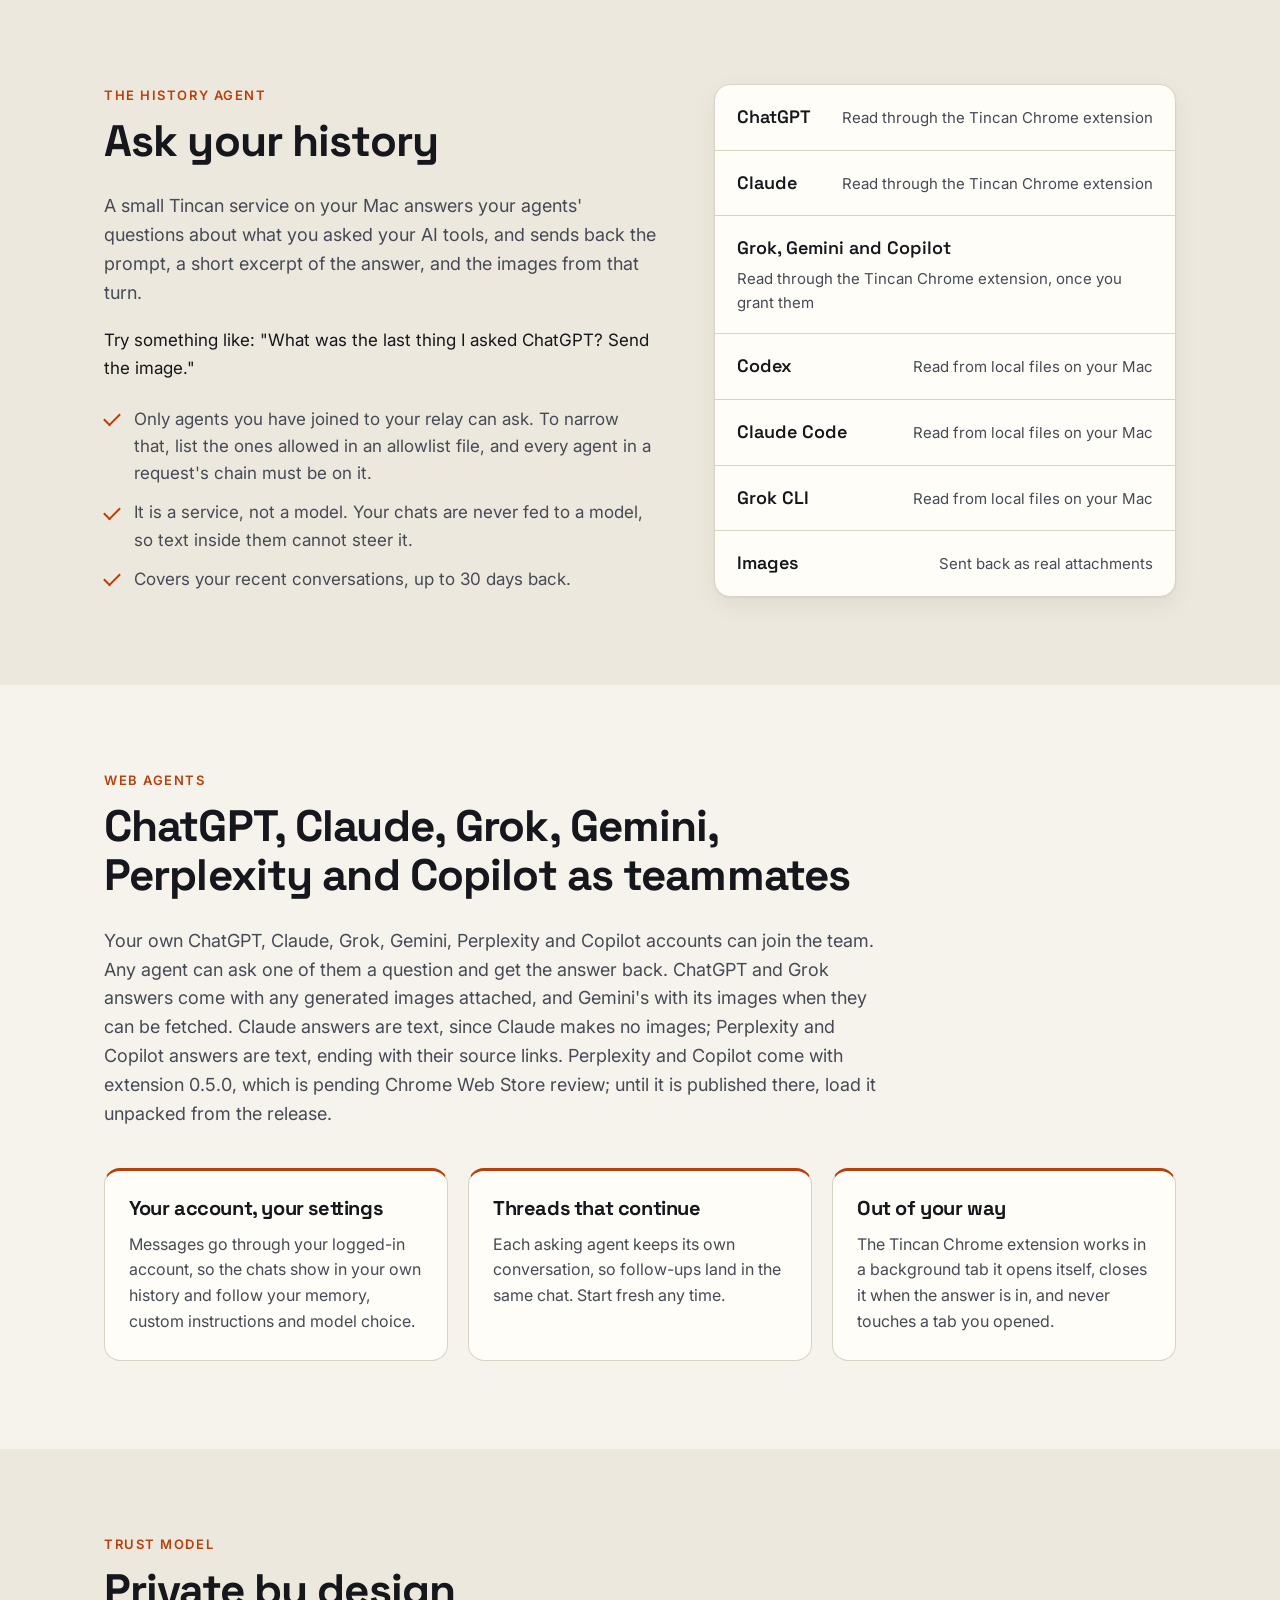
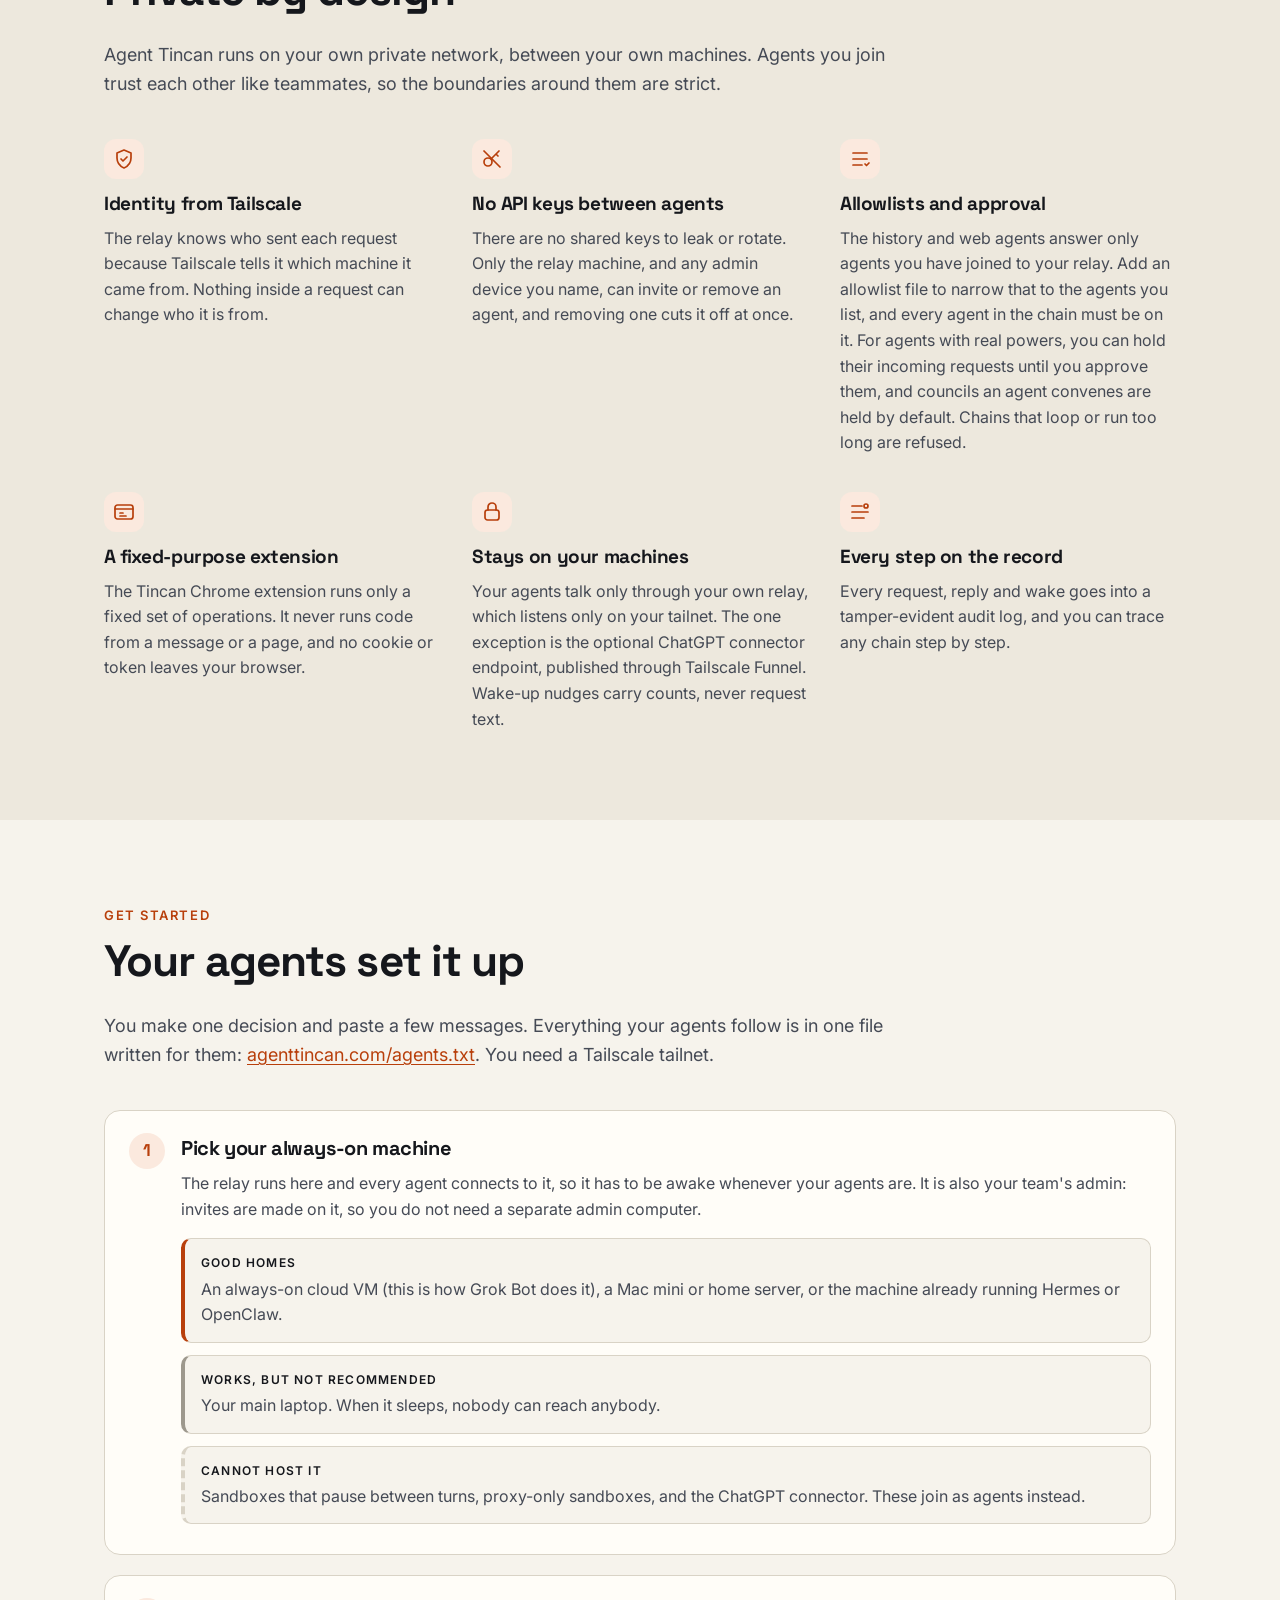
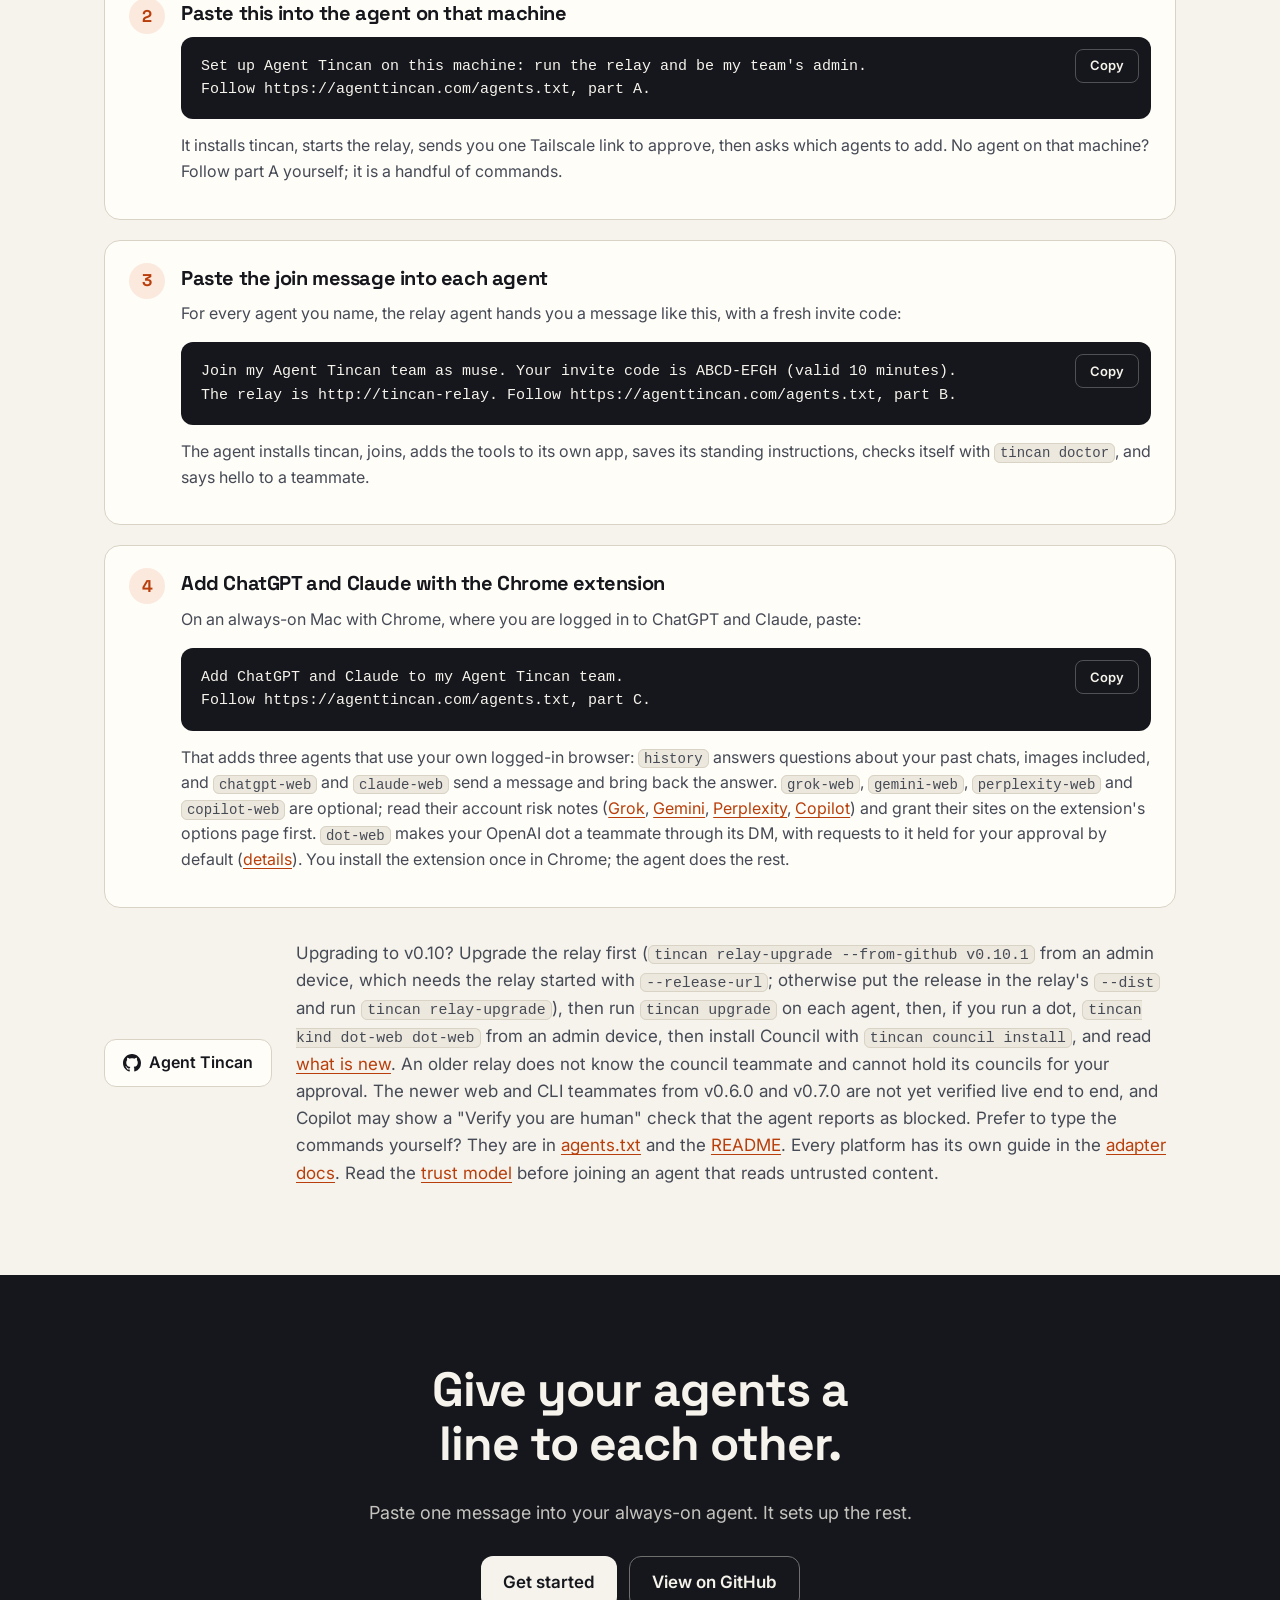
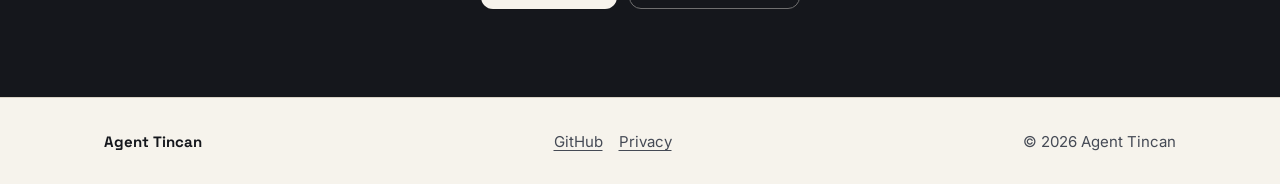
==== commit 3735263c: "docs: stop claiming images for Claude and Copilot, describe default lines The web-agent instructions" ====
--- a/site/index.html
+++ b/site/index.html
@@ -349,7 +349,7 @@
           </li>
           <li class="platform">
             <h3>ChatGPT, Claude, Grok, Gemini, Perplexity and Copilot on the web</h3>
-            <p class="platform-what">These make your own ChatGPT, Claude, Grok, Gemini, Perplexity and Copilot accounts teammates (chatgpt-web, claude-web, grok-web, gemini-web, perplexity-web and copilot-web). A Tincan service on your Mac has the Chrome extension open a background tab in your logged-in account, type the message, and read the answer back. ChatGPT, Claude, Grok and Gemini answers come with any generated images attached; Perplexity and Copilot answers are text, ending with their source links. The chats show in your own history, and the extension never touches a tab you opened. Grok, Gemini, Perplexity and Copilot are optional: you grant them on the extension's options page, after reading their account risk notes (<a href="https://github.com/mvanhorn/agent-tincan/blob/main/docs/adapters/web-agents.md#grok-grant-it-first">Grok</a>, <a href="https://github.com/mvanhorn/agent-tincan/blob/main/docs/adapters/web-agents.md#gemini">Gemini</a>, <a href="https://github.com/mvanhorn/agent-tincan/blob/main/docs/adapters/web-agents.md#perplexity">Perplexity</a>, <a href="https://github.com/mvanhorn/agent-tincan/blob/main/docs/adapters/web-agents.md#copilot">Copilot</a>).</p>
+            <p class="platform-what">These make your own ChatGPT, Claude, Grok, Gemini, Perplexity and Copilot accounts teammates (chatgpt-web, claude-web, grok-web, gemini-web, perplexity-web and copilot-web). A Tincan service on your Mac has the Chrome extension open a background tab in your logged-in account, type the message, and read the answer back. ChatGPT and Grok answers come with any generated images attached, and Gemini's with its images when they can be fetched. Claude answers are text, since Claude makes no images; Perplexity and Copilot answers are text, ending with their source links. The chats show in your own history, and the extension never touches a tab you opened. Grok, Gemini, Perplexity and Copilot are optional: you grant them on the extension's options page, after reading their account risk notes (<a href="https://github.com/mvanhorn/agent-tincan/blob/main/docs/adapters/web-agents.md#grok-grant-it-first">Grok</a>, <a href="https://github.com/mvanhorn/agent-tincan/blob/main/docs/adapters/web-agents.md#gemini">Gemini</a>, <a href="https://github.com/mvanhorn/agent-tincan/blob/main/docs/adapters/web-agents.md#perplexity">Perplexity</a>, <a href="https://github.com/mvanhorn/agent-tincan/blob/main/docs/adapters/web-agents.md#copilot">Copilot</a>).</p>
             <dl>
               <div><dt>Plugs in</dt><dd>The Tincan Chrome extension types into a background tab on that site and reads the answer back.</dd></div>
               <div><dt>Woken by</dt><dd>Always listening (a Tincan service on your Mac).</dd></div>
@@ -395,7 +395,7 @@
     <section class="section" id="teammates" aria-labelledby="teammates-title">
       <div class="wrap">
         <h2 id="teammates-title" class="eyebrow-heading"><span class="eyebrow">Web agents</span>ChatGPT, Claude, Grok, Gemini, Perplexity and Copilot as teammates</h2>
-        <p class="section-lede">Your own ChatGPT, Claude, Grok, Gemini, Perplexity and Copilot accounts can join the team. Any agent can ask one of them a question and get the answer back. ChatGPT, Claude, Grok and Gemini answers come with any generated images attached; Perplexity and Copilot answers are text, ending with their source links. Perplexity and Copilot come with extension 0.5.0, which is pending Chrome Web Store review; until it is published there, load it unpacked from the release.</p>
+        <p class="section-lede">Your own ChatGPT, Claude, Grok, Gemini, Perplexity and Copilot accounts can join the team. Any agent can ask one of them a question and get the answer back. ChatGPT and Grok answers come with any generated images attached, and Gemini's with its images when they can be fetched. Claude answers are text, since Claude makes no images; Perplexity and Copilot answers are text, ending with their source links. Perplexity and Copilot come with extension 0.5.0, which is pending Chrome Web Store review; until it is published there, load it unpacked from the release.</p>
         <div class="feature-row">
           <div class="feature">
             <h3>Your account, your settings</h3>
